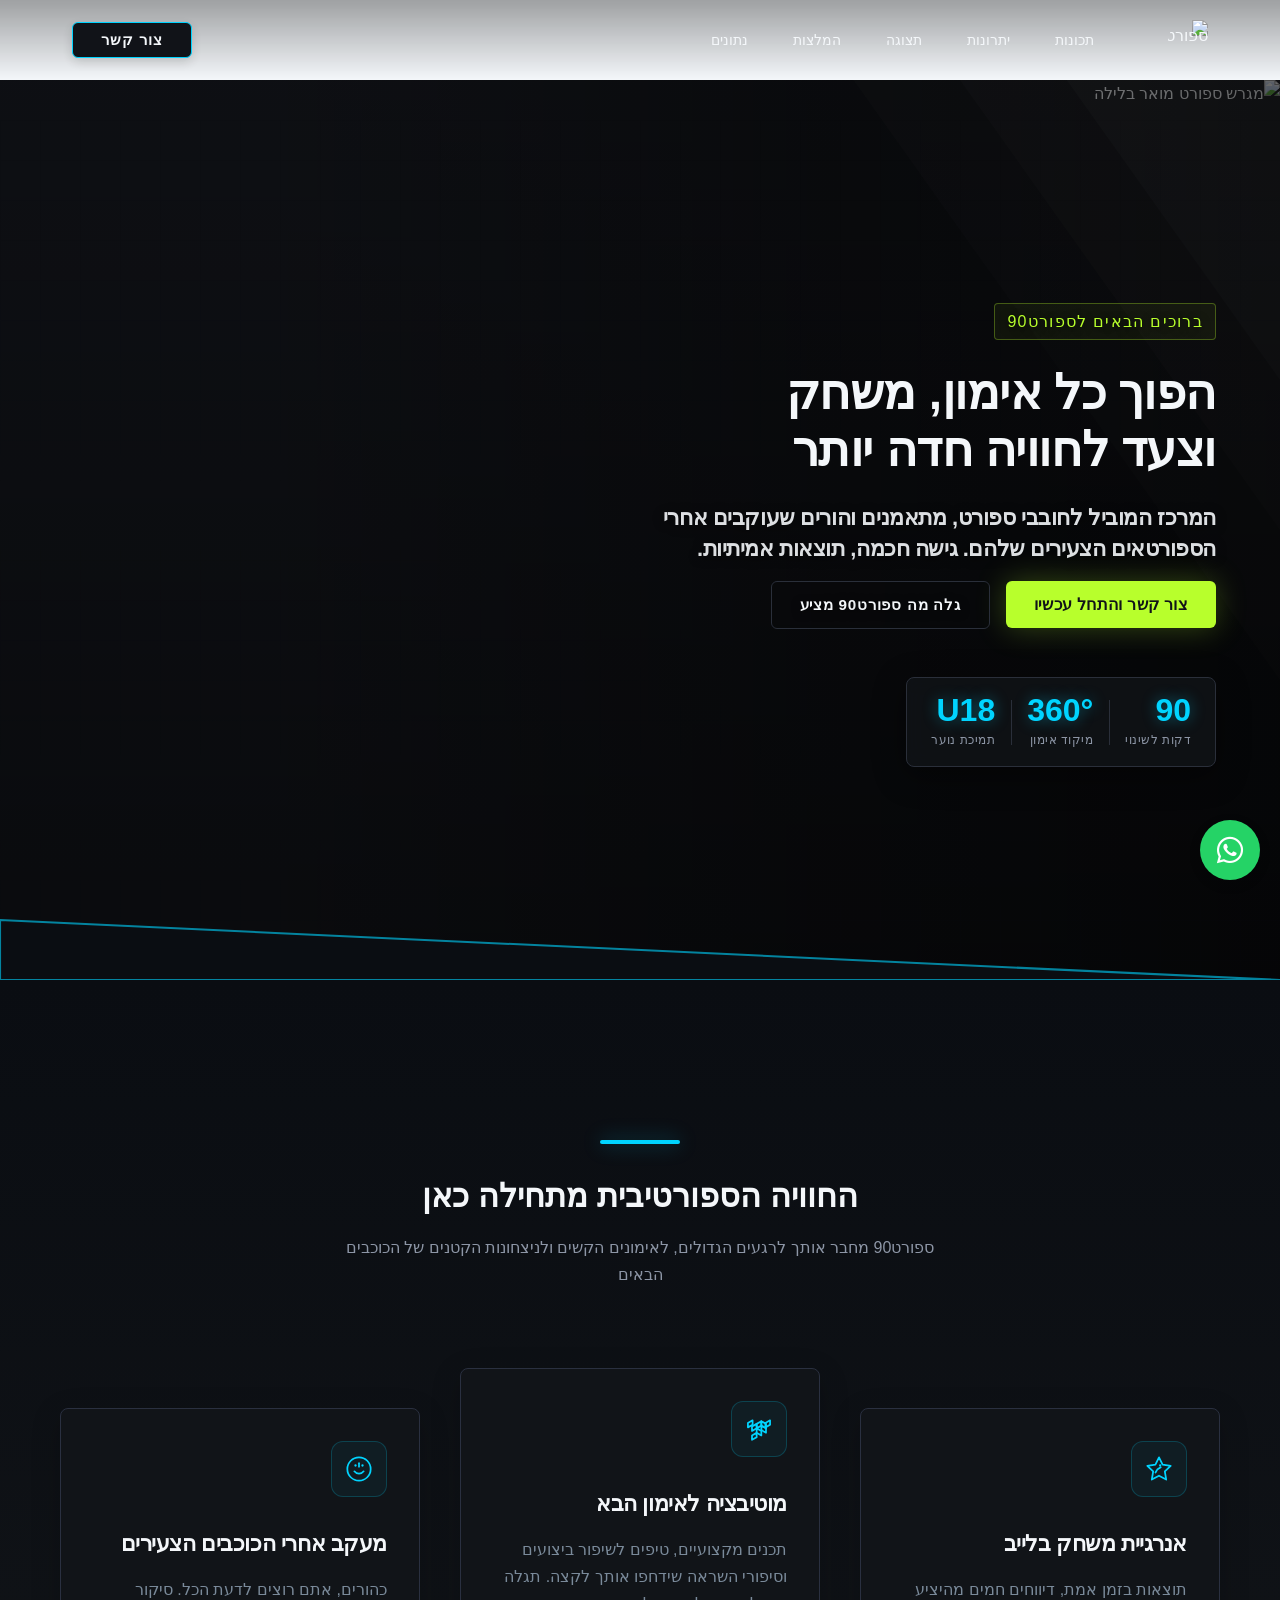
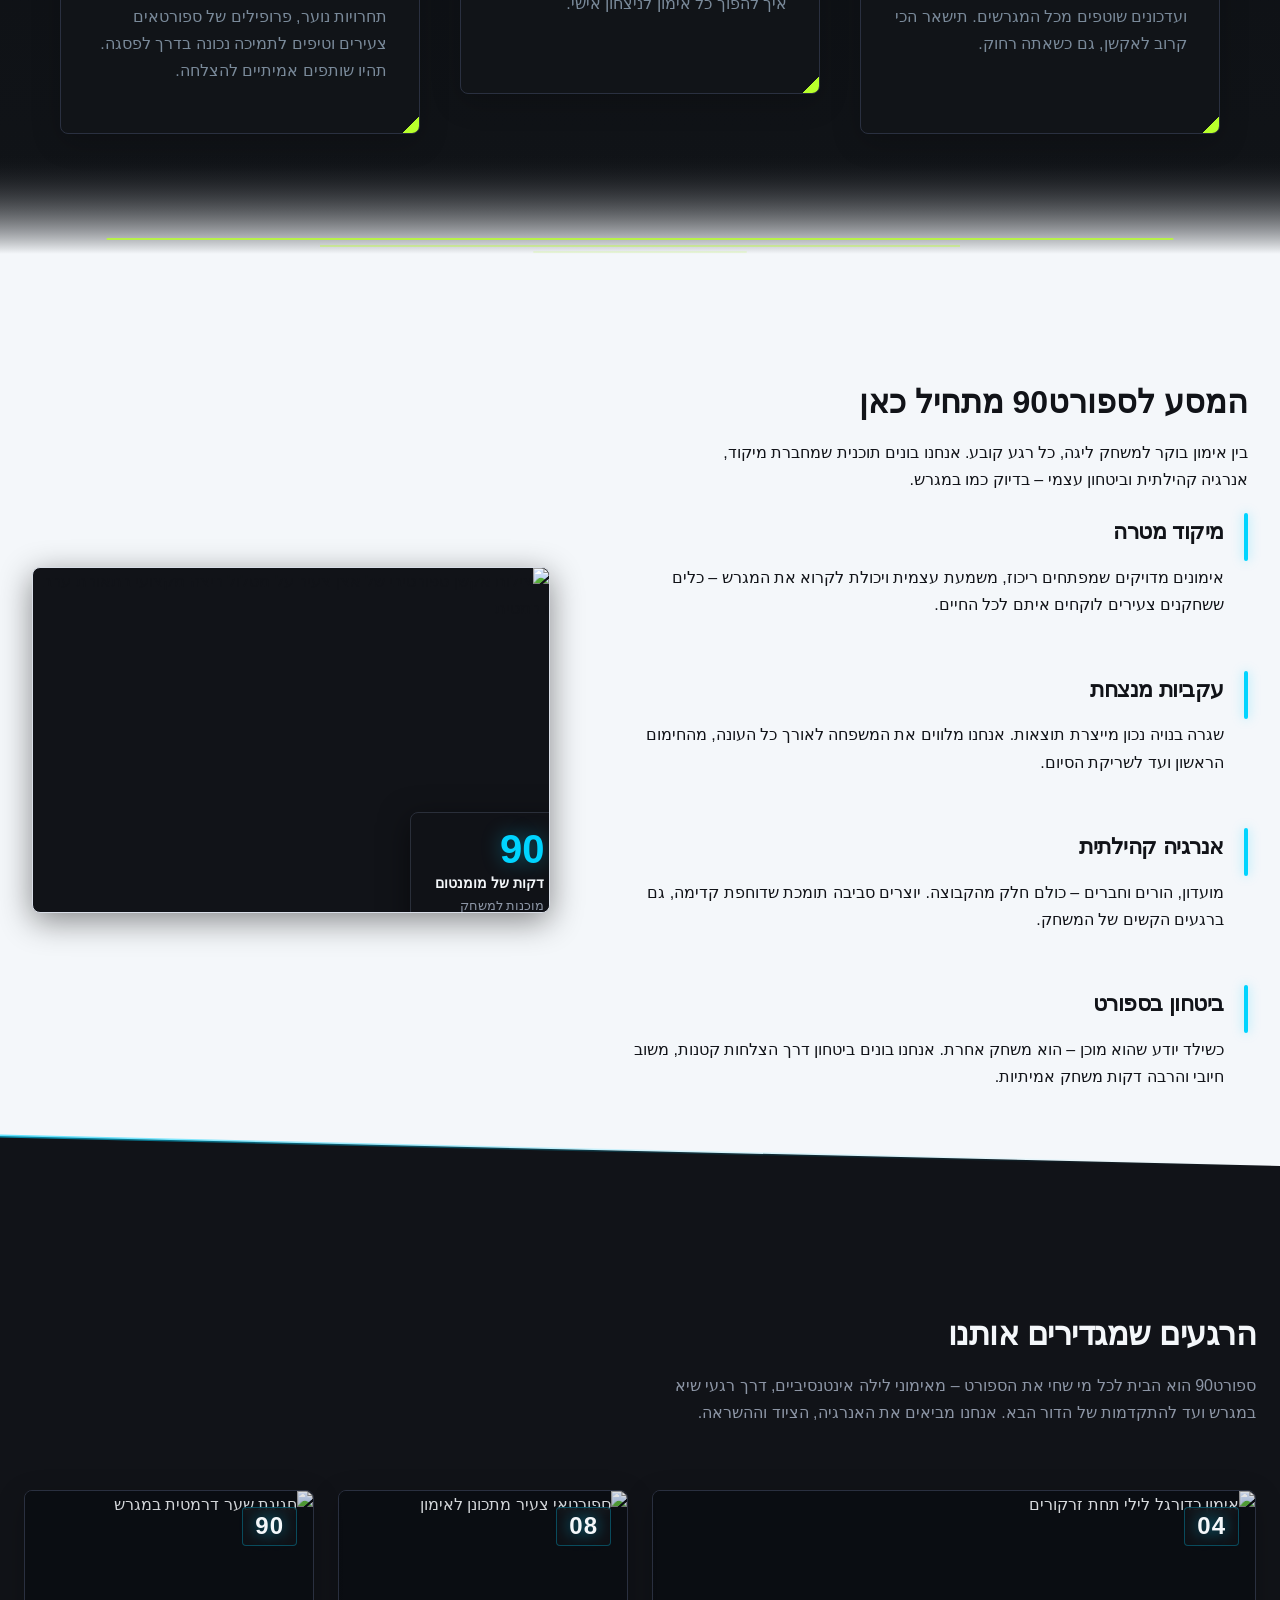
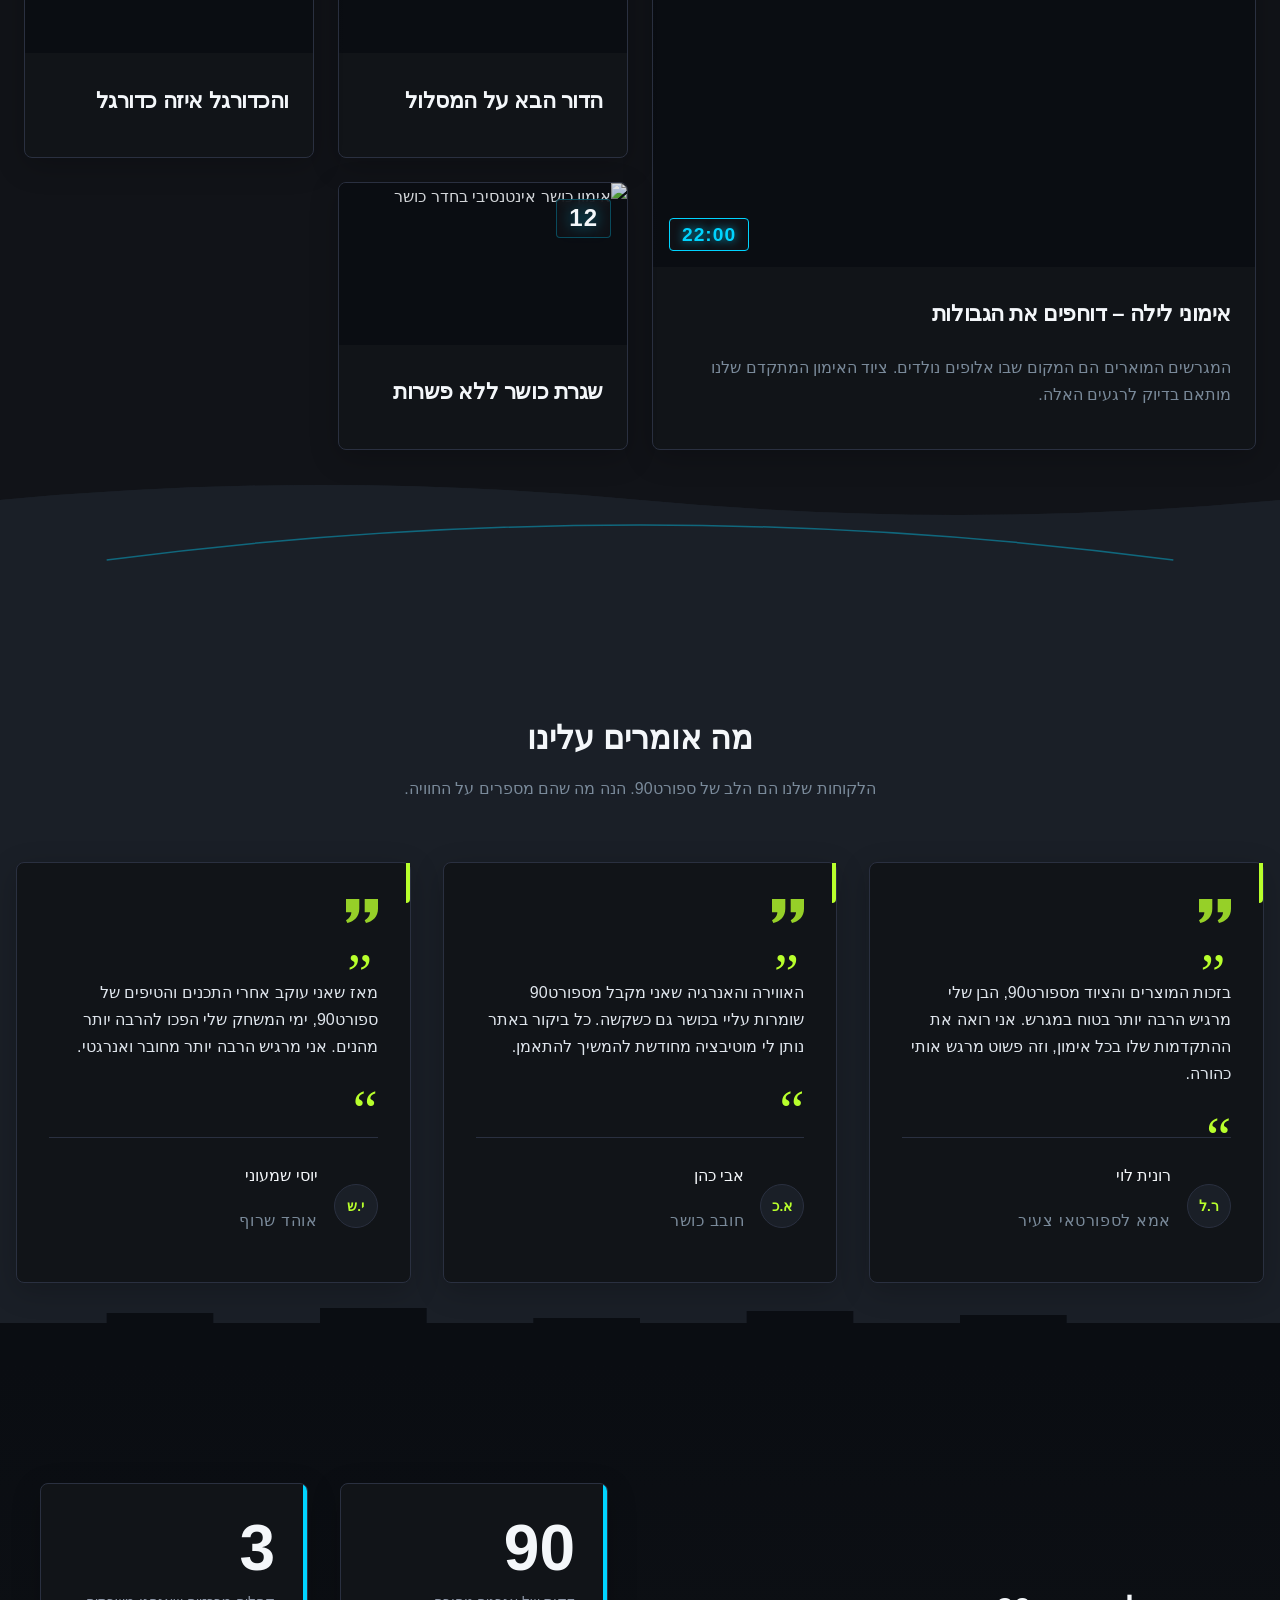
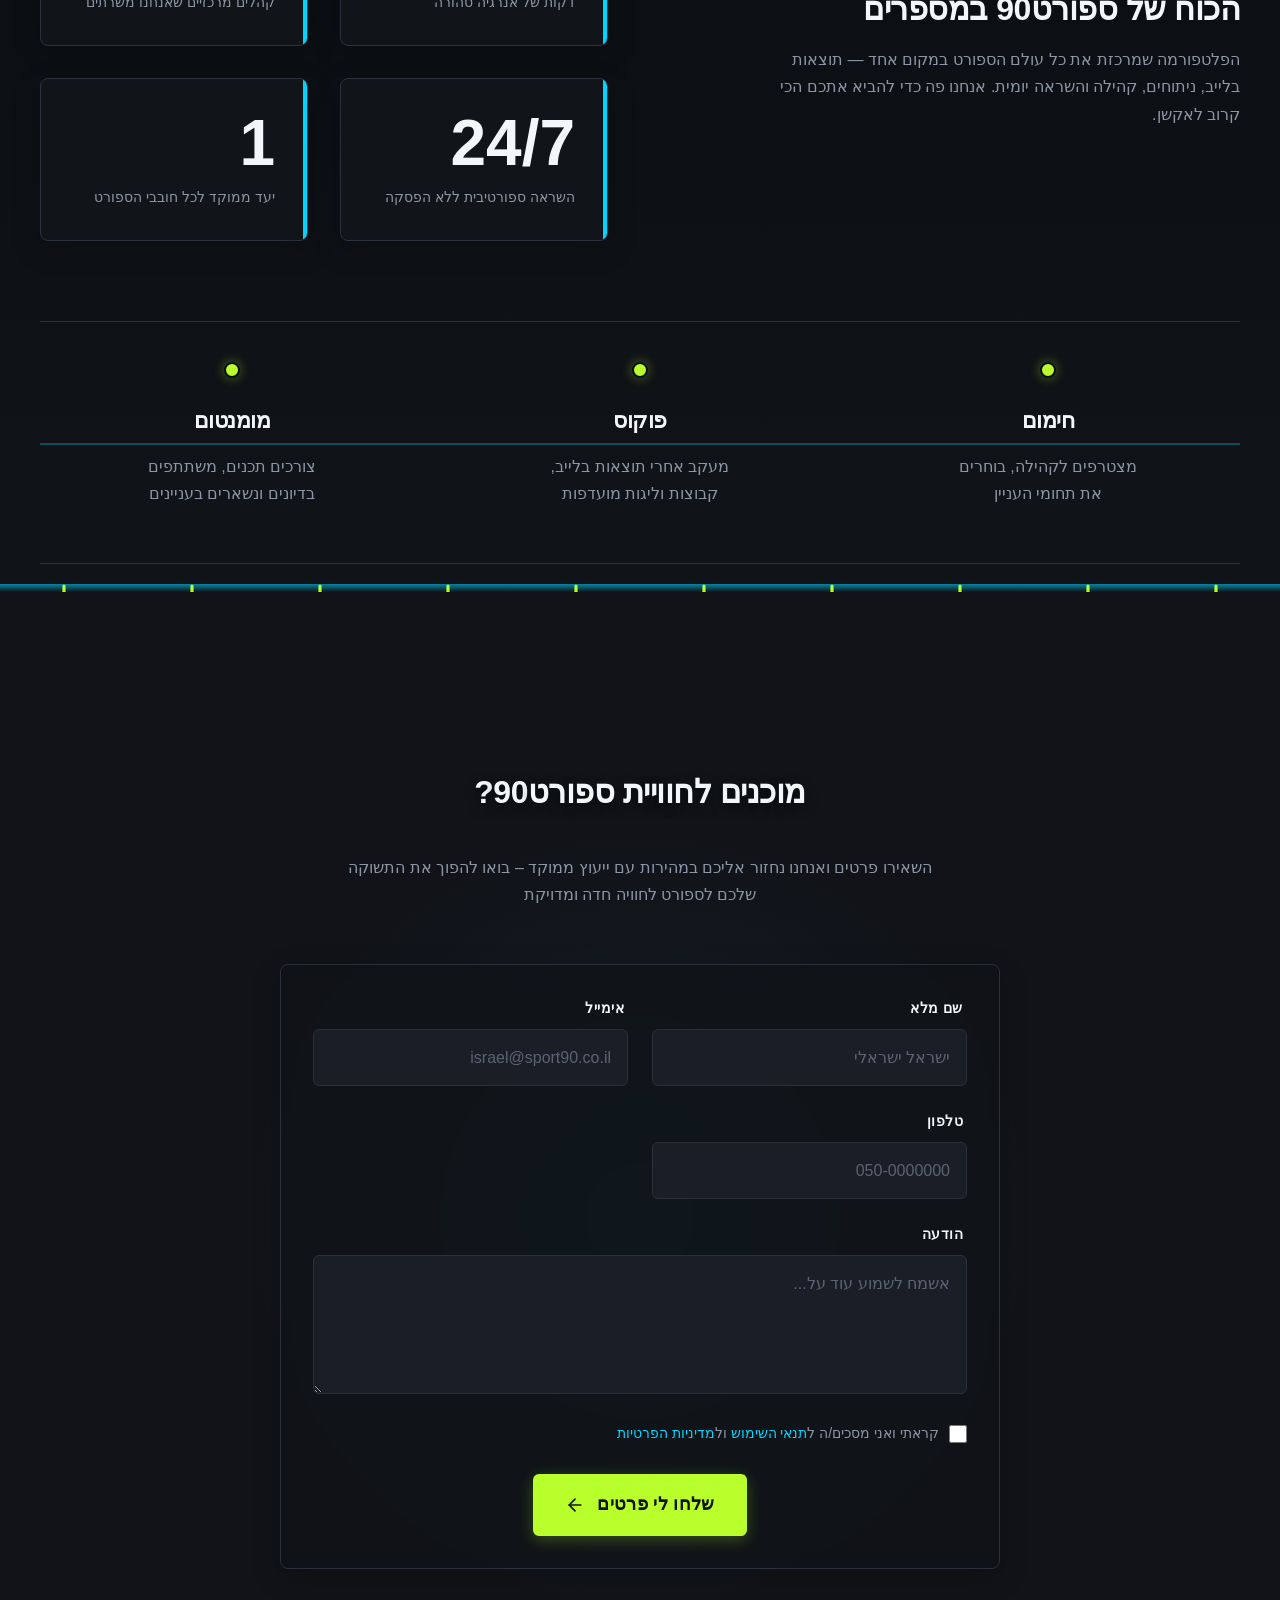
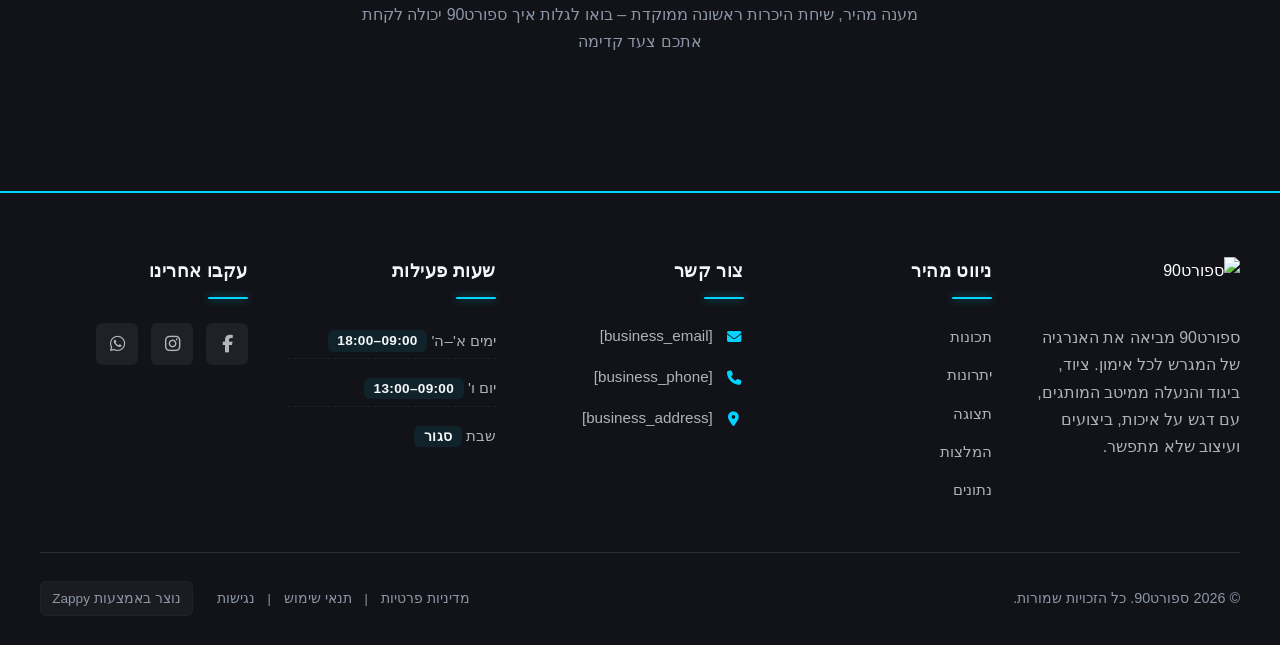
==== index.html @ 269aaf2d "Initial website commit" ====
<!DOCTYPE html><html lang="he" dir="rtl"><head>
    <meta charset="UTF-8">
    <meta name="viewport" content="width=device-width, initial-scale=1.0">
    <meta name="robots" content="index, follow">
    <title>תפסו את הרגע — תוצאות בלייב — ספורט90</title>
    <meta name="description" content="ספורט90 מביא לכם את כל האקשן בזמן אמת: תוצאות בלייב, עדכוני כדורגל חמים וניתוחים שלא תרצו לפספס. היכנסו עכשיו ותישארו בלב המשחק!">
    <meta name="keywords" content="ספורט90, תוצאות בלייב, כדורגל ישיר, עדכוני ספורט, שידורים חיים">
    
    <!-- Favicons -->
    <link rel="icon" type="image/x-icon" href="/assets/favicon.ico">
    <link rel="icon" type="image/png" sizes="16x16" href="/assets/favicon-16x16.png">
    <link rel="icon" type="image/png" sizes="32x32" href="/assets/favicon-32x32.png">
    <link rel="icon" type="image/png" sizes="48x48" href="/assets/favicon-48x48.png">
    <link rel="icon" type="image/png" sizes="192x192" href="/assets/favicon-192x192.png">
    <link rel="icon" type="image/png" sizes="512x512" href="/assets/favicon-512x512.png">
    <link rel="apple-touch-icon" href="/assets/apple-touch-icon.png">
    <!-- Zappy Analytics -->
<script>
(function() {
  'use strict';
  
  // Configuration
  var config = {
    websiteId: '72db6867-3d82-4eb4-883c-431078862842',
    apiUrl: 'https://api.zappy5.com/api/analytics/track',
    sessionDuration: 30 * 60 * 1000, // 30 minutes
    visitorDuration: 30 * 24 * 60 * 60 * 1000, // 30 days
    trackPageViews: true,
    trackClicks: true,
    trackFormSubmissions: true
  };
  
  // Generate or retrieve persistent visitor ID (30 days)
  function getVisitorId() {
    var visitorKey = 'zappy_visitor_' + config.websiteId;
    var visitor = null;
    
    try {
      visitor = localStorage.getItem(visitorKey);
      if (visitor) {
        var visitorData = JSON.parse(visitor);
        var now = Date.now();
        
        // Check if visitor ID is still valid (30 days)
        if (now - visitorData.created < config.visitorDuration) {
          // Update last seen timestamp
          visitorData.lastSeen = now;
          localStorage.setItem(visitorKey, JSON.stringify(visitorData));
          return visitorData.id;
        }
      }
    } catch (e) {
      console.warn('Zappy Analytics: LocalStorage not available');
    }
    
    // Generate new visitor ID
    var newVisitorId = 'zv_' + Date.now() + '_' + Math.random().toString(36).substr(2, 9);
    
    try {
      localStorage.setItem(visitorKey, JSON.stringify({
        id: newVisitorId,
        created: Date.now(),
        lastSeen: Date.now()
      }));
    } catch (e) {
      // Continue without local storage
    }
    
    return newVisitorId;
  }
  
  // Generate or retrieve session ID (30 minutes)
  function getSessionId() {
    var sessionKey = 'zappy_session_' + config.websiteId;
    var session = null;
    
    try {
      session = sessionStorage.getItem(sessionKey);
      if (session) {
        var sessionData = JSON.parse(session);
        var now = Date.now();
        
        // Check if session is still valid
        if (now - sessionData.timestamp < config.sessionDuration) {
          // Update timestamp
          sessionData.timestamp = now;
          sessionStorage.setItem(sessionKey, JSON.stringify(sessionData));
          return sessionData.id;
        }
      }
    } catch (e) {
      console.warn('Zappy Analytics: SessionStorage not available');
    }
    
    // Generate new session ID
    var newSessionId = 'zs_' + Date.now() + '_' + Math.random().toString(36).substr(2, 9);
    
    try {
      sessionStorage.setItem(sessionKey, JSON.stringify({
        id: newSessionId,
        timestamp: Date.now()
      }));
    } catch (e) {
      // Continue without session storage
    }
    
    return newSessionId;
  }
  
  var visitorId = getVisitorId();
  var sessionId = getSessionId();
  
  // Track an event
  function trackEvent(eventType, data) {
    data = data || {};
    
    var eventData = {
      website_id: config.websiteId,
      event_type: eventType,
      page_path: window.location.pathname,
      referrer: document.referrer || 'direct',
      visitor_id: visitorId,
      session_id: sessionId,
      metadata: data
    };
    
    // Use sendBeacon if available (better for page unload events)
    if (navigator.sendBeacon) {
      var blob = new Blob([JSON.stringify(eventData)], { type: 'application/json' });
      navigator.sendBeacon(config.apiUrl, blob);
    } else {
      // Fallback to fetch
      fetch(config.apiUrl, {
        method: 'POST',
        headers: {
          'Content-Type': 'application/json'
        },
        body: JSON.stringify(eventData),
        keepalive: true
      }).catch(function(error) {
        console.warn('Zappy Analytics: Failed to track event', error);
      });
    }
  }
  
  // Track page view
  if (config.trackPageViews) {
    trackEvent('pageview', {
      title: document.title,
      url: window.location.href
    });
  }
  
  // Track clicks on important elements
  if (config.trackClicks) {
    document.addEventListener('click', function(e) {
      var target = e.target;
      
      // Track button clicks (counted as actions)
      if (target.tagName === 'BUTTON' || target.closest('button')) {
        var button = target.tagName === 'BUTTON' ? target : target.closest('button');
        var clickMeta = {
          element: 'button',
          text: button.textContent.trim().substring(0, 100),
          id: button.id || null,
          class: button.className || null
        };
        
        trackEvent('click', clickMeta);
      }
      
      // Track link clicks (navigation - not counted as actions)
      else if (target.tagName === 'A' || target.closest('a')) {
        var link = target.tagName === 'A' ? target : target.closest('a');
        var navMeta = {
          element: 'link',
          text: link.textContent.trim().substring(0, 100),
          href: link.href,
          external: link.hostname !== window.location.hostname
        };
        
        trackEvent('navigation', navMeta);
      }
    }, true);
  }
  
  
  // Track form submissions
  if (config.trackFormSubmissions) {
    document.addEventListener('submit', function(e) {
      var form = e.target;
      
      trackEvent('form_submit', {
        form_id: form.id || null,
        form_name: form.name || null,
        form_action: form.action || null,
        form_method: form.method || 'GET'
      });
    }, true);
  }
  
  // Track time on page (send on page unload)
  var pageLoadTime = Date.now();
  
  window.addEventListener('beforeunload', function() {
    var timeOnPage = Math.floor((Date.now() - pageLoadTime) / 1000); // in seconds
    
    trackEvent('page_unload', {
      time_on_page: timeOnPage,
      page_path: window.location.pathname
    });
  });
  
  // Expose tracking function globally for custom events
  window.zappyAnalytics = {
    track: trackEvent,
    getVisitorId: function() { return visitorId; },
    getSessionId: function() { return sessionId; }
  };
  
})();
</script>
<!-- End Zappy Analytics -->
    <meta property="og:title" content="תפסו את הרגע — תוצאות בלייב — ספורט90">
    <meta property="og:description" content="ספורט90 מביא לכם את כל האקשן בזמן אמת: תוצאות בלייב, עדכוני כדורגל חמים וניתוחים שלא תרצו לפספס. היכנסו עכשיו ותישארו בלב המשחק!">
    <meta name="twitter:card" content="summary_large_image">
    <meta name="twitter:title" content="תפסו את הרגע — תוצאות בלייב — ספורט90">
    <meta name="twitter:description" content="ספורט90 מביא לכם את כל האקשן בזמן אמת: תוצאות בלייב, עדכוני כדורגל חמים וניתוחים שלא תרצו לפספס. היכנסו עכשיו ותישארו בלב המשחק!">
    <meta property="og:type" content="website">
  <meta property="og:locale" content="he_IL">
  
  
  
  
  
  <style>
    .skip-link { position: absolute; top: 0; left: 0; transform: translateY(-200%); padding: 12px 18px; background: var(--bg-dark, #1a1a1a); color: var(--text-light, #fff); font-weight: 600; border-radius: 0 0 8px 0; z-index: 10000; }
    .skip-link:focus { transform: none; outline: 2px solid var(--ring, #fff); outline-offset: 2px; }
    :focus-visible { outline: 2px solid var(--ring, currentColor); outline-offset: 3px; }
  </style>


  
    <!-- Favicons -->
    <link rel="icon" type="image/x-icon" href="/assets/favicon.ico">
    <link rel="icon" type="image/png" sizes="16x16" href="/assets/favicon-16x16.png">
    <link rel="icon" type="image/png" sizes="32x32" href="/assets/favicon-32x32.png">
    <link rel="icon" type="image/png" sizes="48x48" href="/assets/favicon-48x48.png">
    <link rel="icon" type="image/png" sizes="192x192" href="/assets/favicon-192x192.png">
    <link rel="icon" type="image/png" sizes="512x512" href="/assets/favicon-512x512.png">
    <link rel="apple-touch-icon" href="/assets/apple-touch-icon.png">
    <!-- Cookie Consent -->
    <link rel="stylesheet" href="https://cdn.jsdelivr.net/npm/vanilla-cookieconsent@3/dist/cookieconsent.css">
    <!-- Mickidum Accessibility Toolbar lazy-loaded by runtime -->
    <style id="zappy-critical-above-fold-css">
html{box-sizing:border-box;-webkit-text-size-adjust:100%}*,*::before,*::after{box-sizing:inherit}body{margin:0;min-width:320px;overflow-x:clip}img,svg,video{max-width:100%;height:auto}main{display:block}.container{width:min(100% - 32px,1200px);margin-inline:auto}.navbar,nav.navbar,header .navbar,header[role="banner"]{position:relative;z-index:1000;width:100%}.nav-container,.navbar .container{display:flex;align-items:center;justify-content:space-between;min-height:64px}.logo,.logo-link img{display:block;width:35px;height:35px;object-fit:contain}.nav-menu,#navMenu{list-style:none}.fa,.fas,.far,.fab,.fa-solid,.fa-regular,.fa-brands{display:inline-block;min-width:1em;text-align:center}html:not(#zappy-noop)[data-zappy-site-type="ecommerce"] .phone-header-btn,html:not(#zappy-noop) .navbar:has(.nav-ecommerce-icons)>.phone-header-btn{display:none!important;visibility:hidden!important;width:0!important;height:0!important;pointer-events:none!important}.hero-section,.index-hero-section,section[class*="hero"]{position:relative;overflow:hidden;min-height:560px}.hero-bg-wrapper,.hero-bg-image,section[class*="hero"] [class*="hero-bg"]{position:absolute;inset:0;width:100%;height:100%}.hero-bg-wrapper img,.hero-bg-image img,section[class*="hero"] [data-hero-bg],section[class*="hero"] img[data-hero-background="true"]{width:100%!important;height:100%!important;object-fit:cover!important;display:block}.hero-content,section[class*="hero"] .container{position:relative;z-index:2}@media(max-width:768px){:root{--header-height:72px;--total-header-height:72px;--zappy-mobile-menu-top:72px}html[data-zappy-site-type="ecommerce"] body{padding-top:var(--total-header-height,72px)}html[data-zappy-site-type="ecommerce"] body>nav.navbar,html[data-zappy-site-type="ecommerce"] body>.navbar:not(.zappy-catalog-menu){position:fixed!important;top:0;left:0;right:0;z-index:100000;width:100%;margin-bottom:0}.zappy-catalog-menu{position:fixed;top:var(--header-height,72px);left:0;right:0;z-index:99999}.nav-container,.navbar .container{min-height:60px}.nav-menu,#navMenu{max-width:100vw;overflow-x:hidden}.hero-section,.index-hero-section,section[class*="hero"]{min-height:100svh}.hero-bg-wrapper,.hero-bg-image,.hero-scrim{min-height:100svh}}
</style>
    <link rel="preload" href="/styles.css" as="style">
    <link rel="stylesheet" href="/styles.css" media="print" onload="this.media='all'">
    <noscript><link rel="stylesheet" href="/styles.css"></noscript>
    
    <script>window.ZAPPY_WEBSITE_ID = "72db6867-3d82-4eb4-883c-431078862842"; window.ZAPPY_API_BASE = "https://api.zappy5.com";</script>
    <link rel="preload" as="image" href="/assets/site-index-hero-image-1.webp" fetchpriority="high">

    <style id="zappy-dropdown-submenu-styles">
      /* ========== DESKTOP DROPDOWN SUBMENU STYLES ========== */
      /* Base styles for dropdown submenus - parent must be positioned */
      .nav-menu li:has(.sub-menu), nav li:has(.sub-menu), .navbar li:has(.sub-menu), #navMenu li:has(.sub-menu) { position: relative; }
      /* Submenu base - hidden by default */
      .nav-menu .sub-menu, nav .sub-menu, .navbar .sub-menu, #navMenu .sub-menu { display: block !important; position: absolute !important; top: 100%; left: 0; min-width: 220px; background: white; border-radius: 8px; box-shadow: 0 8px 25px rgba(0,0,0,0.15); padding: 8px 0; opacity: 0; visibility: hidden; transform: translateY(10px); transition: all 0.3s ease; z-index: 1000; list-style: none; pointer-events: none; }
      /* CRITICAL: Desktop hover styles to show dropdown */
      .nav-menu li:hover > .sub-menu, nav li:hover > .sub-menu, .navbar li:hover > .sub-menu, #navMenu li:hover > .sub-menu { opacity: 1 !important; visibility: visible !important; transform: translateY(0) !important; pointer-events: auto !important; }
      /* Submenu item styling */
      .sub-menu li { list-style: none; margin: 0; padding: 0; }
      .sub-menu a { display: block !important; padding: 10px 16px !important; color: var(--text-dark, #333) !important; font-weight: 500; text-decoration: none; white-space: nowrap; transition: background-color 0.2s; }
      .sub-menu .zappy-nav-child > a { padding-left: 28px !important; font-size: 0.9em !important; opacity: 0.85 !important; }
      [dir="rtl"] .sub-menu .zappy-nav-child > a, html[lang="he"] .sub-menu .zappy-nav-child > a, html[lang="ar"] .sub-menu .zappy-nav-child > a { padding-left: 10px !important; padding-right: 28px !important; }
      .sub-menu .zappy-nav-parent > a { font-weight: 600 !important; }
      .sub-menu a:hover { background-color: #f5f5f5; }
      /* RTL (Hebrew/Arabic) dropdown positioning */
      [dir="rtl"] .nav-menu .sub-menu, [dir="rtl"] nav .sub-menu, [dir="rtl"] .navbar .sub-menu, html[lang="he"] .nav-menu .sub-menu, html[lang="he"] nav .sub-menu, html[lang="he"] .navbar .sub-menu, html[lang="ar"] .nav-menu .sub-menu, html[lang="ar"] nav .sub-menu, html[lang="ar"] .navbar .sub-menu { left: auto !important; right: 0 !important; }
      /* Hide empty dropdown menus (exclude catalog sub-menus that use <a> children instead of <li>) */
      .sub-menu:empty, .sub-menu:not(:has(li:not(.zappy-hidden-menu-item))):not(:has(> a)), .sub-menu:not(:has(li)):not(:has(> a)) { display: none !important; opacity: 0 !important; visibility: hidden !important; pointer-events: none !important; }
      /* Desktop: show submenu on Menu Group hover */
      li:has(.menu-group-title):hover > .sub-menu { opacity: 1 !important; visibility: visible !important; transform: translateY(0) !important; pointer-events: auto !important; }
      /* Menu Group title styling */
      .nav-menu > li > .menu-group-title, #navMenu > li > .menu-group-title { display: inline-block; padding: 0.5rem 1rem; cursor: default; user-select: none; }
      
      /* ========== MOBILE SUBMENU STYLES ========== */
      @media (max-width: 768px) {
        .nav-menu .sub-menu, nav .sub-menu, .navbar .sub-menu, #navMenu .sub-menu { position: static !important; transform: none !important; box-shadow: none !important; background: transparent !important; max-height: 0; overflow: hidden; opacity: 0; visibility: hidden; transition: max-height 0.3s ease, opacity 0.3s ease; padding: 0 !important; border-radius: 0 !important; }
        .navbar .sub-menu.mobile-expanded, .nav-menu .sub-menu.mobile-expanded, #navMenu .sub-menu.mobile-expanded { max-height: none !important; overflow-y: visible !important; opacity: 1 !important; visibility: visible !important; padding: 8px 0 8px 16px !important; }
        [dir="rtl"] .sub-menu.mobile-expanded, html[lang="he"] .sub-menu.mobile-expanded { padding: 8px 16px 8px 0 !important; }
        /* Disable hover behavior on mobile */
        .nav-menu li:hover > .sub-menu, nav li:hover > .sub-menu, .navbar li:hover > .sub-menu, #navMenu li:hover > .sub-menu { opacity: 0; visibility: hidden; pointer-events: none; }
        .nav-menu li > .sub-menu.mobile-expanded, nav li > .sub-menu.mobile-expanded, .navbar li > .sub-menu.mobile-expanded, #navMenu li > .sub-menu.mobile-expanded { opacity: 1 !important; visibility: visible !important; pointer-events: auto !important; }
        .nav-menu li:has(.sub-menu), nav li:has(.sub-menu), .navbar li:has(.sub-menu), #navMenu li:has(.sub-menu) { display: flex !important; flex-wrap: wrap !important; align-items: center !important; position: relative !important; min-height: 44px !important; }
        .nav-menu li:has(.sub-menu) > a, nav li:has(.sub-menu) > a, .navbar li:has(.sub-menu) > a, #navMenu li:has(.sub-menu) > a { flex: 1 !important; min-width: 0 !important; }
        .nav-menu li:has(.sub-menu) > .menu-group-title, nav li:has(.sub-menu) > .menu-group-title, .navbar li:has(.sub-menu) > .menu-group-title, #navMenu li:has(.sub-menu) > .menu-group-title { flex: 1 !important; min-width: 0 !important; padding: 0 !important; line-height: inherit !important; }
        .nav-menu li:has(.sub-menu) > .sub-menu, nav li:has(.sub-menu) > .sub-menu, .navbar li:has(.sub-menu) > .sub-menu, #navMenu li:has(.sub-menu) > .sub-menu { flex-basis: 100% !important; width: 100% !important; }
        .nav-menu li:has(.sub-menu) > a [class*="chevron"], .nav-menu li:has(.sub-menu) > a [class*="arrow"], .nav-menu li:has(.sub-menu) > a .fa-chevron-down, .nav-menu li:has(.sub-menu) > a .fa-angle-down, nav li:has(.sub-menu) > a [class*="chevron"], nav li:has(.sub-menu) > a [class*="arrow"], #navMenu li:has(.sub-menu) > a [class*="chevron"], #navMenu li:has(.sub-menu) > a [class*="arrow"] { display: none !important; visibility: hidden !important; }
        .mobile-submenu-toggle { display: flex !important; align-items: center !important; justify-content: center !important; width: 44px !important; height: auto !important; background: transparent !important; border: none !important; cursor: pointer !important; color: var(--text-light) !important; position: static !important; flex-shrink: 0 !important; align-self: stretch !important; z-index: 2 !important; padding: 0 !important; margin: 0 !important; }
        .mobile-submenu-toggle::after { content: '' !important; width: 0 !important; height: 0 !important; border-left: 6px solid transparent !important; border-right: 6px solid transparent !important; border-top: 7px solid currentColor !important; transition: transform 0.3s ease !important; }
        .mobile-submenu-toggle.expanded::after { transform: rotate(180deg) !important; }
        .sub-menu a { padding: 10px 0 !important; display: block !important; color: var(--text-light) !important; white-space: normal !important; }
        .sub-menu .zappy-nav-child > a { padding-left: 28px !important; font-size: 0.9em !important; opacity: 0.85 !important; }
        [dir="rtl"] .sub-menu .zappy-nav-child > a, html[lang="he"] .sub-menu .zappy-nav-child > a, html[lang="ar"] .sub-menu .zappy-nav-child > a { padding-left: 0 !important; padding-right: 28px !important; }
        .sub-menu .zappy-nav-parent > a { font-weight: 600 !important; }
        .nav-menu.active, #navMenu.active { max-width: 100vw !important; overflow-x: hidden !important; box-sizing: border-box !important; }
        .navbar .sub-menu li a, nav.navbar .sub-menu li a, .zappy-products-dropdown .sub-menu a { color: var(--text-light) !important; }
      }
      @media (min-width: 769px) { .mobile-submenu-toggle { display: none !important; } }
    </style>

    <style id="zappy-widget-visibility">
      html[dir="rtl"] .whatsapp-float { right: 20px !important; left: auto !important; }
      html[dir="ltr"] .whatsapp-float, html:not([dir]) .whatsapp-float { left: 20px !important; right: auto !important; }
      html[dir="rtl"] #mic-access-tool-general-button, html[dir="rtl"] .mic-access-tool-general-button,
      html[dir="rtl"] #mic-init-access-tool .mic-access-tool-general-button,
      html[dir="rtl"] #mic-init-access-tool #mic-access-tool-general-button,
      html[dir="rtl"] ._access-icon { left: 20px !important; right: auto !important; }
      html[dir="ltr"] #mic-access-tool-general-button, html[dir="ltr"] .mic-access-tool-general-button,
      html[dir="ltr"] #mic-init-access-tool .mic-access-tool-general-button,
      html[dir="ltr"] #mic-init-access-tool #mic-access-tool-general-button,
      html[dir="ltr"] ._access-icon,
      html:not([dir]) #mic-access-tool-general-button, html:not([dir]) .mic-access-tool-general-button,
      html:not([dir]) #mic-init-access-tool .mic-access-tool-general-button,
      html:not([dir]) #mic-init-access-tool #mic-access-tool-general-button,
      html:not([dir]) ._access-icon { right: 20px !important; left: auto !important; }
      @media (max-width: 768px) { .whatsapp-float { display: flex !important; } }
      @media (min-width: 769px) { .whatsapp-float { display: flex !important; } }
      @media (max-width: 768px) {
        #mic-access-tool-general-button, .mic-access-tool-general-button,
        #mic-init-access-tool .mic-access-tool-general-button, #mic-init-access-tool #mic-access-tool-general-button,
        ._access-icon { display: flex !important; visibility: visible !important; opacity: 1 !important; pointer-events: auto !important; }
        #mic-access-tool-box.opened-mic-access-tool, .mic-access-tool-box.opened-mic-access-tool,
        #mic-init-access-tool #mic-access-tool-box.opened-mic-access-tool {
          visibility: visible !important; opacity: 1 !important; pointer-events: auto !important;
        }
      }
      @media (min-width: 769px) {
        #mic-access-tool-general-button, .mic-access-tool-general-button,
        #mic-init-access-tool .mic-access-tool-general-button, #mic-init-access-tool #mic-access-tool-general-button,
        ._access-icon { display: flex !important; visibility: visible !important; opacity: 1 !important; pointer-events: auto !important; }
        #mic-access-tool-box.opened-mic-access-tool, .mic-access-tool-box.opened-mic-access-tool,
        #mic-init-access-tool #mic-access-tool-box.opened-mic-access-tool {
          visibility: visible !important; opacity: 1 !important; pointer-events: auto !important;
        }
      }
    </style>
</head>
<body>
<a class="skip-link" href="#main">דלג לתוכן הראשי</a>
  <nav class="navbar" dir="rtl">
  <button class="mobile-toggle" id="mobileToggle" aria-label="Menu">
    <svg class="hamburger-icon" width="24" height="24" viewBox="0 0 24 24" fill="none">
      <path d="M3 12h18M3 6h18M3 18h18" stroke="currentColor" stroke-width="2" stroke-linecap="round"></path>
    </svg>
    <svg class="close-icon" width="24" height="24" viewBox="0 0 24 24" fill="none" style="display: none;">
      <path d="M18 6L6 18M6 6l12 12" stroke="currentColor" stroke-width="2" stroke-linecap="round"></path>
    </svg>
  </button>
  
  <button class="phone-header-btn" data-phone="[business_phone]" aria-label="Call">
    <svg width="20" height="20" viewBox="0 0 24 24" fill="currentColor">
      <path d="M22 16.92v3a2 2 0 0 1-2.18 2 19.79 19.79 0 0 1-8.63-3.07 19.5 19.5 0 0 1-6-6 19.79 19.79 0 0 1-3.07-8.67A2 2 0 0 1 4.11 2h3a2 2 0 0 1 2 1.72 12.84 12.84 0 0 0 .7 2.81 2 2 0 0 1-.45 2.11L8.09 9.91a16 16 0 0 0 6 6l1.27-1.27a2 2 0 0 1 2.11-.45 12.84 12.84 0 0 0 2.81.7A2 2 0 0 1 22 16.92z"></path>
    </svg>
  </button>

  <div class="nav-container">
    <div class="nav-right-group"><div class="nav-brand">
      <a href="/" class="logo-link"><img class="logo" src="/assets/site-----image-1.webp" alt="ספורט90" decoding="async" width="35" height="35"></a>
    </div><ul class="nav-menu" id="navMenu"><li><a href="#features">תכונות</a></li><li><a href="#benefits">יתרונות</a></li><li><a href="#showcase">תצוגה</a></li><li><a href="#testimonials">המלצות</a></li><li><a href="#stats">נתונים</a></li><li class="mobile-contact-link nav-cta-mobile-item"><a href="#cta" class="nav-cta-btn">צור קשר</a></li></ul></div>
    
    
    
    <div class="nav-cta-container">
      <a href="#cta" class="nav-cta-btn">צור קשר</a>
    </div>
  </div>
</nav>
<script>

// Navbar Mobile Menu Toggle and Contrast Fix
(function() {
  // Use 'load' event instead of 'DOMContentLoaded' to ensure we run AFTER all other scripts
  window.addEventListener('load', function() {
    
    // FIX MOBILE BUTTON CONTRAST
    // Detect navbar background color and apply contrasting color to mobile buttons
    const navbar = document.querySelector('.navbar, nav, header');
    if (!navbar) {
      console.log('[Navbar] Navbar element not found');
      return;
    }
    
    // DECLARE VARIABLES EARLY to avoid Temporal Dead Zone errors
    // These are used in multiple places below
    let mobileToggle = document.getElementById('mobileToggle') ||
                       document.querySelector('.mobile-toggle') ||
                       document.querySelector('.hamburger') ||
                       document.querySelector('.hamburger-menu') ||
                       document.querySelector('.menu-toggle') ||
                       document.querySelector('.burger-menu') ||
                       document.querySelector('[aria-label="Menu"]') ||
                       document.querySelector('[aria-label="תפריט"]');
    
    const phoneBtn = document.querySelector('.phone-header-btn');
    
    const computedStyle = window.getComputedStyle(navbar);
    let bgColor = computedStyle.backgroundColor;
    
    console.log('[Navbar] Initial navbar background:', bgColor);
    
    // Check if background is transparent or rgba with 0 alpha
    const isTransparent = bgColor === 'transparent' || 
                         bgColor === 'rgba(0, 0, 0, 0)' ||
                         (bgColor.startsWith('rgba') && bgColor.includes(', 0)'));
    
    if (isTransparent) {
      // Check for background-image or gradient
      const bgImage = computedStyle.backgroundImage;
      if (bgImage && bgImage !== 'none') {
        console.log('[Navbar] Navbar has background image/gradient, using dark text');
        bgColor = 'rgb(240, 240, 240)'; // Assume light background
      } else {
        // Transparent navbar - check body background
        const bodyBg = window.getComputedStyle(document.body).backgroundColor;
        console.log('[Navbar] Navbar transparent, using body background:', bodyBg);
        bgColor = bodyBg;
      }
    }
    
    // Calculate luminance to determine if background is light or dark
    const rgb = bgColor.match(/\d+/g);
    if (rgb && rgb.length >= 3) {
      const r = parseInt(rgb[0]);
      const g = parseInt(rgb[1]);
      const b = parseInt(rgb[2]);
      const luminance = (0.299 * r + 0.587 * g + 0.114 * b) / 255;
      
      // Mobile button colors are set by Claude's AI-generated CSS (same as .nav-menu a)
      // No dynamic color overrides needed - colors come from the generated navbar CSS
      console.log('[Navbar] Mobile button colors preserved from Claude CSS (luminance:', luminance.toFixed(2) + ')');
      
      // FIX ICON SIZES - Ensure SVGs are properly sized and visible
      // INJECT CRITICAL CSS TO OVERRIDE ANY CONFLICTING RULES
      const criticalCSS = document.createElement('style');
      criticalCSS.id = 'zappy-mobile-nav-fix';
      const htmlLang = document.documentElement.lang || 'en';
      const htmlDir = document.documentElement.dir || 'ltr';
      // Check both dir attribute AND lang for RTL detection
      // dir="rtl" is the most reliable indicator
      const isRTL = htmlDir === 'rtl' || htmlLang === 'he' || htmlLang === 'ar';
      
      criticalCSS.textContent = `
        /* Hide mobile buttons on desktop, show only on mobile */
        @media (min-width: 769px) {
          .mobile-toggle,
          .phone-header-btn {
            display: none !important;
          }
        }
        
        /* Show and position mobile buttons correctly on mobile */
        @media (max-width: 768px) {
          .navbar,
          nav.navbar {
            min-height: 70px !important;
          }

          .mobile-toggle,
          .phone-header-btn {
            position: absolute !important;
            top: 0 !important;
            bottom: 0 !important;
            margin-top: auto !important;
            margin-bottom: auto !important;
            transform: none !important;
            z-index: 1001 !important;
            display: flex !important;
            align-items: center !important;
            justify-content: center !important;
            width: 36px !important;
            height: 36px !important;
            border-radius: 50% !important;
            border: none !important;
            cursor: pointer !important;
            padding: 6px !important;
            background: none !important;
            color: var(--nav-text, var(--text-light)) !important;
            touch-action: manipulation !important;
            -webkit-tap-highlight-color: transparent !important;
          }

          html[data-zappy-site-type="ecommerce"] .phone-header-btn,
          body[data-zappy-site-type="ecommerce"] .phone-header-btn,
          html[data-zappy-site-type="ecommerce"] header .phone-header-btn,
          html[data-zappy-site-type="ecommerce"] nav .phone-header-btn {
            display: none !important;
            visibility: hidden !important;
            width: 0 !important;
            height: 0 !important;
            min-width: 0 !important;
            overflow: hidden !important;
          }
          
          /* LTR positioning (default): hamburger LEFT, phone RIGHT */
          html:not([dir="rtl"]):not([lang="he"]):not([lang="ar"]) .mobile-toggle,
          html[dir="ltr"] .mobile-toggle {
            left: 12px !important;
            right: auto !important;
          }
          html:not([dir="rtl"]):not([lang="he"]):not([lang="ar"]) .phone-header-btn,
          html[dir="ltr"] .phone-header-btn {
            right: 12px !important;
            left: auto !important;
          }
          
          /* RTL positioning: hamburger RIGHT, phone LEFT */
          html[dir="rtl"] .mobile-toggle,
          html[lang="he"] .mobile-toggle,
          html[lang="ar"] .mobile-toggle {
            right: 12px !important;
            left: auto !important;
          }
          html[dir="rtl"] .phone-header-btn,
          html[lang="he"] .phone-header-btn,
          html[lang="ar"] .phone-header-btn {
            left: 12px !important;
            right: auto !important;
          }
          
          /* CRITICAL: Ensure nav-container has min-height on mobile */
          /* All children are positioned absolutely/fixed on mobile, so height:auto collapses to 0 */
          .nav-container {
            min-height: 70px !important;
            position: relative !important;
          }
          
          /* Ensure SVG icons are properly sized and inherit color */
          .mobile-toggle svg,
          .phone-header-btn svg {
            width: 24px !important;
            height: 24px !important;
            /* Don't force display - let JavaScript control hamburger/close toggle */
          }
          
          /* Reset nav-cta-container on mobile - remove desktop box-shadow/padding */
          /* that creates a visible ghost box when CTA button is hidden */
          .nav-cta-container {
            box-shadow: none !important;
            padding: 0 !important;
          }
          
          /* Hide nav-cta-container entirely on mobile when there's no lang-switcher */
          /* (only the CTA button is inside, and it's hidden on mobile) */
          .nav-cta-container:not(:has(.lang-switcher)) {
            display: none !important;
          }
          
          /* CRITICAL: Prevent hero image fade gradient from bleeding over headline text */
          /* The .image-fade-gradient has bottom: -30px (extends below parent) */
          /* On mobile stacked layout, this overlaps the h1 text below the image */
          .hero-image-column {
            overflow: hidden !important;
          }
          .image-fade-gradient {
            bottom: 0 !important;
          }
          
          /* Hide desktop language switcher on mobile - hamburger menu handles it */
          /* High specificity to override stored CSS */
          .lang-switcher,
          .nav-cta-container .lang-switcher,
          .nav-container .lang-switcher,
          .navbar .lang-switcher,
          .navbar .nav-cta-container .lang-switcher {
            display: none !important;
          }
        }
      `;
      
      // Remove existing fix if present and inject new one
      const existing = document.getElementById('zappy-mobile-nav-fix');
      if (existing) existing.remove();
      document.head.appendChild(criticalCSS);
      
      console.log('[Navbar] Critical CSS injected for mobile nav positioning');
      
      // ONLY apply inline positioning styles on mobile viewport
      // On desktop, the CSS handles hiding these buttons with display: none
      // Inline styles were breaking desktop layout by overriding CSS
      const isMobileViewport = window.innerWidth <= 768;
      
      if (mobileToggle) {
        // Icon sizing applies to all viewports for consistency
        const hamburgerIcon = mobileToggle.querySelector('.hamburger-icon');
        const closeIcon = mobileToggle.querySelector('.close-icon');
        
        if (hamburgerIcon) {
          hamburgerIcon.style.setProperty('width', '24px', 'important');
          hamburgerIcon.style.setProperty('height', '24px', 'important');
          hamburgerIcon.style.setProperty('display', 'block', 'important'); // Show hamburger by default
        }
        if (closeIcon) {
          closeIcon.style.setProperty('width', '24px', 'important');
          closeIcon.style.setProperty('height', '24px', 'important');
          closeIcon.style.setProperty('display', 'none', 'important'); // Hide close icon by default
        }
        
        // ONLY set positioning inline styles on mobile
        if (isMobileViewport) {
          mobileToggle.style.setProperty('position', 'absolute', 'important');
          mobileToggle.style.setProperty('top', '0', 'important');
          mobileToggle.style.setProperty('bottom', '0', 'important');
          mobileToggle.style.setProperty('margin-top', 'auto', 'important');
          mobileToggle.style.setProperty('margin-bottom', 'auto', 'important');
          mobileToggle.style.setProperty('transform', 'none', 'important');
          mobileToggle.style.setProperty('z-index', '1001', 'important');
          
          // Clear any inline left/right so CSS can take over based on html[dir]
          mobileToggle.style.removeProperty('left');
          mobileToggle.style.removeProperty('right');
          
          console.log('[Navbar] Mobile toggle positioning applied (mobile viewport)');
        } else {
          // On desktop, clear any positioning styles to let CSS handle it
          mobileToggle.style.removeProperty('position');
          mobileToggle.style.removeProperty('top');
          mobileToggle.style.removeProperty('transform');
          mobileToggle.style.removeProperty('z-index');
          mobileToggle.style.removeProperty('left');
          mobileToggle.style.removeProperty('right');
          console.log('[Navbar] Desktop viewport - cleared mobile toggle inline positioning');
        }
      }
      
      if (phoneBtn) {
        // Icon sizing applies to all viewports
        const phoneIcon = phoneBtn.querySelector('svg');
        if (phoneIcon) {
          phoneIcon.style.width = '24px';
          phoneIcon.style.height = '24px';
          phoneIcon.setAttribute('width', '24');
          phoneIcon.setAttribute('height', '24');
        }
        
        // ONLY set positioning inline styles on mobile
        if (isMobileViewport) {
          phoneBtn.style.setProperty('position', 'absolute', 'important');
          phoneBtn.style.setProperty('top', '0', 'important');
          phoneBtn.style.setProperty('bottom', '0', 'important');
          phoneBtn.style.setProperty('margin-top', 'auto', 'important');
          phoneBtn.style.setProperty('margin-bottom', 'auto', 'important');
          phoneBtn.style.setProperty('transform', 'none', 'important');
          phoneBtn.style.setProperty('z-index', '1001', 'important');
          
          // Clear any inline left/right so CSS can take over based on html[dir]
          phoneBtn.style.removeProperty('left');
          phoneBtn.style.removeProperty('right');
          
          console.log('[Navbar] Phone button positioning applied (mobile viewport)');
        } else {
          // On desktop, clear any positioning styles to let CSS handle it
          phoneBtn.style.removeProperty('position');
          phoneBtn.style.removeProperty('top');
          phoneBtn.style.removeProperty('transform');
          phoneBtn.style.removeProperty('z-index');
          phoneBtn.style.removeProperty('left');
          phoneBtn.style.removeProperty('right');
          console.log('[Navbar] Desktop viewport - cleared phone button inline positioning');
        }
      }
    } else {
      console.log('[Navbar] Could not parse background color:', bgColor);
    }
    
    // MOBILE MENU TOGGLE
    // Re-query in case DOM changed (mobileToggle already declared at top of function)
    mobileToggle = document.getElementById('mobileToggle') ||
                   document.querySelector('.mobile-toggle') ||
                   document.querySelector('.hamburger') ||
                   document.querySelector('.hamburger-menu') ||
                   document.querySelector('.menu-toggle') ||
                   document.querySelector('.burger-menu') ||
                   document.querySelector('[aria-label="Menu"]') ||
                   document.querySelector('[aria-label="תפריט"]');
    
    // EXPANDED SEARCH: Find nav menu by ID or class
    const navMenu = document.getElementById('navMenu') ||
                  document.querySelector('.nav-menu') ||
                  document.querySelector('.nav-links') ||
                  document.querySelector('nav ul:not(.submenu)');
    
    if (!mobileToggle || !navMenu) {
      console.log('[Navbar] Mobile toggle or menu not found:', { toggle: !!mobileToggle, menu: !!navMenu });
      return;
    }
    
    // Ensure navMenu has ID for CSS targeting
    if (!navMenu.id) {
      navMenu.id = 'navMenu';
    }
    
    console.log('[Navbar] Initializing mobile menu...');
    
    // Remove any existing event listeners by cloning the button
    const newToggle = mobileToggle.cloneNode(true);
    mobileToggle.parentNode.replaceChild(newToggle, mobileToggle);
    
    // Toggle menu handler (shared by click and touchend)
    function handleToggle(e) {
      e.preventDefault();
      e.stopPropagation();
      
      const hamburgerIcon = newToggle.querySelector('.hamburger-icon');
      const closeIcon = newToggle.querySelector('.close-icon');
      const isActive = navMenu.classList.contains('active');
      
      if (isActive) {
        // Close menu
        navMenu.classList.remove('active');
        if (hamburgerIcon) hamburgerIcon.style.setProperty('display', 'block', 'important');
        if (closeIcon) closeIcon.style.setProperty('display', 'none', 'important');
        document.body.style.overflow = '';
        document.body.classList.remove('menu-open');
        console.log('[Navbar] Menu closed');
      } else {
        // Open menu
        navMenu.classList.add('active');
        if (hamburgerIcon) hamburgerIcon.style.setProperty('display', 'none', 'important');
        if (closeIcon) closeIcon.style.setProperty('display', 'block', 'important');
        document.body.style.overflow = 'hidden';
        document.body.classList.add('menu-open');
        console.log('[Navbar] Menu opened');
      }
    }
    
    // Use click for desktop/emulation and touchend as iOS Safari fallback.
    // Prevent double-fire with a timestamp guard.
    var lastToggleTime = 0;
    function guardedToggle(e) {
      var now = Date.now();
      if (now - lastToggleTime < 300) return;
      lastToggleTime = now;
      handleToggle(e);
    }
    
    newToggle.addEventListener('click', guardedToggle);
    newToggle.addEventListener('touchend', guardedToggle);

    // Close the full-screen overlay menu on Escape
    document.addEventListener('keydown', function(e) {
      if ((e.key === 'Escape' || e.key === 'Esc') && navMenu.classList.contains('active')) {
        const hamburgerIcon = newToggle.querySelector('.hamburger-icon');
        const closeIcon = newToggle.querySelector('.close-icon');
        navMenu.classList.remove('active');
        if (hamburgerIcon) hamburgerIcon.style.setProperty('display', 'block', 'important');
        if (closeIcon) closeIcon.style.setProperty('display', 'none', 'important');
        document.body.style.overflow = '';
        document.body.classList.remove('menu-open');
        console.log('[Navbar] Menu closed (Escape)');
      }
    });
    
    // Close menu when clicking nav links (but NOT dropdown toggles)
    const navLinks = navMenu.querySelectorAll('a');
    navLinks.forEach(function(link) {
      link.addEventListener('click', function() {
        // Don't close if it's a dropdown child (unless it's a real navigation link)
        if (this.getAttribute('href') === '#') return;
        
        const hamburgerIcon = newToggle.querySelector('.hamburger-icon');
        const closeIcon = newToggle.querySelector('.close-icon');
        
        navMenu.classList.remove('active');
        if (hamburgerIcon) hamburgerIcon.style.setProperty('display', 'block', 'important');
        if (closeIcon) closeIcon.style.setProperty('display', 'none', 'important');
        document.body.style.overflow = '';
        document.body.classList.remove('menu-open');
        console.log('[Navbar] Menu closed (link clicked)');
      });
    });
    
    // DROPDOWN MENU TOGGLE (for mobile and touch devices)
    var dropdownToggles = navMenu.querySelectorAll('.dropdown-toggle');
    dropdownToggles.forEach(function(toggle) {
      toggle.addEventListener('click', function(e) {
        e.preventDefault();
        e.stopPropagation();
        var parent = this.closest('.nav-dropdown');
        if (!parent) return;
        
        // Close other open dropdowns at the same level
        var siblings = parent.parentNode.querySelectorAll('.nav-dropdown.open');
        siblings.forEach(function(sib) {
          if (sib !== parent) sib.classList.remove('open');
        });
        
        parent.classList.toggle('open');
        console.log('[Navbar] Dropdown toggled:', parent.classList.contains('open') ? 'open' : 'closed');
      });
    });
    
    // Close dropdowns when clicking outside
    document.addEventListener('click', function(e) {
      if (!e.target.closest('.nav-dropdown')) {
        var openDropdowns = document.querySelectorAll('.nav-dropdown.open');
        openDropdowns.forEach(function(dd) { dd.classList.remove('open'); });
      }
    });
    
    console.log('[Navbar] Dropdown handlers initialized for ' + dropdownToggles.length + ' dropdowns');
    
    // Phone button functionality (phoneBtn already declared at top of function)
    if (phoneBtn) {
      phoneBtn.addEventListener('click', function() {
        // Get phone number from placeholder in page or use default
        const phoneLinks = document.querySelectorAll('a[href^="tel:"]');
        const phoneNumber = phoneLinks.length > 0 
          ? phoneLinks[0].getAttribute('href').replace('tel:', '')
          : '[business_phone]';
        
        window.location.href = 'tel:' + phoneNumber;
        console.log('[Navbar] Phone button clicked');
      });
    }
    
    console.log('[Navbar] Mobile menu initialized successfully');
    
    // WhatsApp button visibility is now controlled via CSS (siteSettings).
    // No JS-based desktop hiding — the button is visible on both mobile and desktop by default.
  });
})();

</script>
  
  <main id="main">
    <section data-band-index="0" id="hero" class="index-hero-section" data-layout-spec="בית-hero" data-hero-type="fullscreen-scrim">
  <!-- Background Image -->
  <img loading="eager" fetchpriority="high" data-hero-bg="true" data-placeholder="index-hero-image-1" data-context="A dramatic night stadium or training field under powerful floodlights, vibrant cyan and electric lime beams cutting through a dark sky, cinematic sports atmosphere" width="1200" height="600" src="/assets/site-index-hero-image-1.webp" alt="מגרש ספורט מואר בלילה" class="hero-bg-img" decoding="async">

  <!-- Scrim Overlay -->
  <div class="hero-scrim" aria-hidden="true"></div>

  <!-- Decorative Motif: Stadium Light Rays -->
  <div class="stadium-light-rays" aria-hidden="true">
    <svg data-no-icon-edit="true" aria-hidden="true" viewBox="0 0 600 600" xmlns="http://www.w3.org/2000/svg" preserveAspectRatio="none">
      <polygon points="600,0 400,0 600,200" fill="#FFFFFF" opacity="0.04"></polygon>
      <polygon points="600,0 300,0 600,300" fill="#FFFFFF" opacity="0.03"></polygon>
      <polygon points="600,0 200,0 600,400" fill="#FFFFFF" opacity="0.02"></polygon>
    </svg>
  </div>

  <!-- Decorative Motif: Dark Grid Overlay -->
  <div class="dark-grid-overlay" aria-hidden="true"></div>

  <!-- Content Overlay Group -->
  <div class="hero-content-group">
    <!-- Eyebrow -->
    <p class="hero-eyebrow">ברוכים הבאים לספורט90</p>

    <!-- Main Headline H1 -->
    <h1 class="hero-headline">הפוך כל אימון, משחק וצעד לחוויה חדה יותר</h1>

    <!-- Supporting Subtitle H3 -->
    <h3 class="hero-subtitle">המרכז המוביל לחובבי ספורט, מתאמנים והורים שעוקבים אחרי הספורטאים הצעירים שלהם. גישה חכמה, תוצאות אמיתיות.</h3>

    <!-- CTA Buttons -->
    <div class="hero-cta-group">
      <a href="#contact" class="btn btn-primary">צור קשר והתחל עכשיו</a>
      <a href="#services" class="btn btn-secondary">גלה מה ספורט90 מציע</a>
    </div>

    <!-- Trust Strip (Scoreboard Style) -->
    <div class="hero-trust-strip">
      <div class="trust-item">
        <span class="trust-number">90</span>
        <span class="trust-label">דקות לשינוי</span>
      </div>
      <div class="trust-item">
        <span class="trust-number">360°</span>
        <span class="trust-label">מיקוד אימון</span>
      </div>
      <div class="trust-item">
        <span class="trust-number">U18</span>
        <span class="trust-label">תמיכת נוער</span>
      </div>
    </div>
  </div>

  <!-- Bottom Divider: Angled Neon Field-Line SVG Slash -->
  <div class="hero-divider-wrapper">
    <svg data-no-icon-edit="true" aria-hidden="true" viewBox="0 0 1200 80" preserveAspectRatio="none" xmlns="http://www.w3.org/2000/svg">
      <defs>
        <linearGradient id="neonGlow" x1="0%" y1="0%" x2="100%" y2="0%">
          <stop offset="0%" stop-color="#00D4FF" stop-opacity="0.8"></stop>
          <stop offset="100%" stop-color="#00D4FF" stop-opacity="0"></stop>
        </linearGradient>
      </defs>
      <path d="M0,80 L0,20 L1200,80 Z" fill="#0A0D12"></path>
      <path d="M0,80 L0,20 L1200,80 Z" fill="#0A0D12" stroke="var(--secondary)" stroke-width="2" opacity="0.6"></path>
    </svg>
  </div>
</section>

<section data-band-index="1" id="features" class="index-features-section" data-layout-spec="בית-features">
    <div class="index-features-section__container">
        <div class="index-features-section__header">
            <span class="index-features-section__accent-line" aria-hidden="true"></span>
            <h2 class="index-features-section__heading">החוויה הספורטיבית מתחילה כאן</h2>
            <p class="index-features-section__subheading">ספורט90 מחבר אותך לרגעים הגדולים, לאימונים הקשים ולניצחונות הקטנים של הכוכבים הבאים</p>
        </div>

        <div class="index-features-section__grid">
            
            <article class="index-features-section__card index-features-section__card--start">
                <div class="index-features-section__card-icon-wrap">
                    <svg data-element-type="icon" data-icon-type="svg" class="index-features-section__card-icon" viewBox="0 0 24 24" fill="none" xmlns="http://www.w3.org/2000/svg">
                        <path d="M12 2L15.09 8.26L22 9.27L17 14.14L18.18 21.02L12 17.77L5.82 21.02L7 14.14L2 9.27L8.91 8.26L12 2Z" stroke="currentColor" stroke-width="1.5" stroke-linejoin="round"></path>
                        <path d="M9 15L10.5 12.5L13.5 10.5" stroke="currentColor" stroke-width="1.5" stroke-linecap="round" stroke-linejoin="round"></path>
                        <circle cx="13" cy="9" r="1" fill="currentColor"></circle>
                    </svg>
                </div>
                <h3 class="index-features-section__card-title">אנרגיית משחק בלייב</h3>
                <p class="index-features-section__card-text">תוצאות בזמן אמת, דיווחים חמים מהיציע ועדכונים שוטפים מכל המגרשים. תישאר הכי קרוב לאקשן, גם כשאתה רחוק.</p>
                <div class="index-features-section__card-corner" aria-hidden="true"></div>
            </article>

            <article class="index-features-section__card index-features-section__card--center">
                <div class="index-features-section__card-icon-wrap">
                    <svg data-element-type="icon" data-icon-type="svg" class="index-features-section__card-icon" viewBox="0 0 24 24" fill="none" xmlns="http://www.w3.org/2000/svg">
                        <path d="M6.5 8.3V4.5L2.5 6.8V10.6L6.5 8.3Z" stroke="currentColor" stroke-width="1.5" stroke-linejoin="round"></path>
                        <path d="M21.5 8.3V4.5L17.5 6.8V10.6L21.5 8.3Z" stroke="currentColor" stroke-width="1.5" stroke-linejoin="round"></path>
                        <path d="M14 5.3V9.1L10 11.4V7.6L14 5.3Z" stroke="currentColor" stroke-width="1.5" stroke-linejoin="round"></path>
                        <path d="M14 5.3L18 7.6V11.4L14 9.1V5.3Z" stroke="currentColor" stroke-width="1.5" stroke-linejoin="round"></path>
                        <path d="M10 7.6L6 9.9V13.7L10 11.4V7.6Z" stroke="currentColor" stroke-width="1.5" stroke-linejoin="round"></path>
                        <path d="M14 9.1L18 11.4V15.2L14 12.9V9.1Z" stroke="currentColor" stroke-width="1.5" stroke-linejoin="round"></path>
                        <path d="M10 11.4L14 13.7V17.5L10 15.2V11.4Z" stroke="currentColor" stroke-width="1.5" stroke-linejoin="round"></path>
                        <path d="M10 15.2L6 17.5V21.3L10 19V15.2Z" stroke="currentColor" stroke-width="1.5" stroke-linejoin="round"></path>
                    </svg>
                </div>
                <h3 class="index-features-section__card-title">מוטיבציה לאימון הבא</h3>
                <p class="index-features-section__card-text">תכנים מקצועיים, טיפים לשיפור ביצועים וסיפורי השראה שידחפו אותך לקצה. תגלה איך להפוך כל אימון לניצחון אישי.</p>
                <div class="index-features-section__card-corner" aria-hidden="true"></div>
            </article>

            <article class="index-features-section__card index-features-section__card--end">
                <div class="index-features-section__card-icon-wrap">
                    <svg data-element-type="icon" data-icon-type="svg" class="index-features-section__card-icon" viewBox="0 0 24 24" fill="none" xmlns="http://www.w3.org/2000/svg">
                        <path d="M12 22C17.5228 22 22 17.5228 22 12C22 6.47715 17.5228 2 12 2C6.47715 2 2 6.47715 2 12C2 17.5228 6.47715 22 12 22Z" stroke="currentColor" stroke-width="1.5"></path>
                        <path d="M8 14C8 14 9.5 16 12 16C14.5 16 16 14 16 14" stroke="currentColor" stroke-width="1.5" stroke-linecap="round" stroke-linejoin="round"></path>
                        <path d="M9 9H9.01" stroke="currentColor" stroke-width="2" stroke-linecap="round" stroke-linejoin="round"></path>
                        <path d="M15 9H15.01" stroke="currentColor" stroke-width="2" stroke-linecap="round" stroke-linejoin="round"></path>
                        <path d="M12 7V10" stroke="currentColor" stroke-width="1.5" stroke-linecap="round"></path>
                    </svg>
                </div>
                <h3 class="index-features-section__card-title">מעקב אחרי הכוכבים הצעירים</h3>
                <p class="index-features-section__card-text">כהורים, אתם רוצים לדעת הכל. סיקור תחרויות נוער, פרופילים של ספורטאים צעירים וטיפים לתמיכה נכונה בדרך לפסגה. תהיו שותפים אמיתיים להצלחה.</p>
                <div class="index-features-section__card-corner" aria-hidden="true"></div>
            </article>

        </div>
    </div>
    
    <div class="index-features-section__divider-wrapper" aria-hidden="true">
        <svg data-no-icon-edit="true" aria-hidden="true" viewBox="0 0 1200 100" preserveAspectRatio="none" xmlns="http://www.w3.org/2000/svg">
            <defs>
                <linearGradient id="dividerFade" x1="0" y1="0" x2="0" y2="1">
                    <stop offset="0%" stop-color="var(--bg-dark)" stop-opacity="0"></stop>
                    <stop offset="100%" stop-color="var(--bg-light)" stop-opacity="1"></stop>
                </linearGradient>
            </defs>
            <rect x="0" y="0" width="1200" height="100" fill="url(#dividerFade)"></rect>
            <line x1="100" y1="85" x2="1100" y2="85" stroke="var(--accent)" stroke-width="2" opacity="0.8"></line>
            <line x1="300" y1="92" x2="900" y2="92" stroke="var(--accent)" stroke-width="1.5" opacity="0.5"></line>
            <line x1="500" y1="98" x2="700" y2="98" stroke="var(--accent)" stroke-width="1" opacity="0.3"></line>
        </svg>
    </div>
</section>

<section data-band-index="2" id="benefits" class="index-benefits-section" data-layout-spec="בית-benefits">
  <div class="benefits-container">
    <!-- Content Column (Right in RTL) -->
    <div class="benefits-content">
      <h2>המסע לספורט90 מתחיל כאן</h2>
      <p class="benefits-intro">בין אימון בוקר למשחק ליגה, כל רגע קובע. אנחנו בונים תוכנית שמחברת מיקוד, אנרגיה קהילתית וביטחון עצמי – בדיוק כמו במגרש.</p>
      
      <div class="benefit-rows">
        <div class="benefit-item">
          <div class="benefit-marker" aria-hidden="true"></div>
          <div class="benefit-text">
            <h3>מיקוד מטרה</h3>
            <p>אימונים מדויקים שמפתחים ריכוז, משמעת עצמית ויכולת לקרוא את המגרש – כלים ששחקנים צעירים לוקחים איתם לכל החיים.</p>
          </div>
        </div>
        
        <div class="benefit-item">
          <div class="benefit-marker" aria-hidden="true"></div>
          <div class="benefit-text">
            <h3>עקביות מנצחת</h3>
            <p>שגרה בנויה נכון מייצרת תוצאות. אנחנו מלווים את המשפחה לאורך כל העונה, מהחימום הראשון ועד לשריקת הסיום.</p>
          </div>
        </div>
        
        <div class="benefit-item">
          <div class="benefit-marker" aria-hidden="true"></div>
          <div class="benefit-text">
            <h3>אנרגיה קהילתית</h3>
            <p>מועדון, הורים וחברים – כולם חלק מהקבוצה. יוצרים סביבה תומכת שדוחפת קדימה, גם ברגעים הקשים של המשחק.</p>
          </div>
        </div>
        
        <div class="benefit-item">
          <div class="benefit-marker" aria-hidden="true"></div>
          <div class="benefit-text">
            <h3>ביטחון בספורט</h3>
            <p>כשילד יודע שהוא מוכן – הוא משחק אחרת. אנחנו בונים ביטחון דרך הצלחות קטנות, משוב חיובי והרבה דקות משחק אמיתיות.</p>
          </div>
        </div>
      </div>
    </div>

    <!-- Image Panel (Left in RTL) -->
    <div class="benefits-media">
      <div class="image-panel">
        <img loading="lazy" decoding="async" data-placeholder="index-benefits-image-1" data-context="Close-up cinematic sports action: young athlete sprinting on a professional track at dusk, motion blur on background, floodlit stadium atmosphere, dynamic low-angle shot emphasizing speed and determination for a premium sports brand website" width="600" height="400" src="/assets/site-index-benefits-image-1.webp" alt="צילום אקשן ספורטיבי של אצן צעיר על מסלול ריצה מקצועי בתאורת ערב דרמטית" fetchpriority="low">
        
        <!-- Stat Tile overlapping bottom-start corner -->
        <div class="stat-tile">
          <span class="stat-number">90</span>
          <span class="stat-label">דקות של מומנטום</span>
          <span class="stat-sub">מוכנות למשחק</span>
        </div>
      </div>
    </div>
  </div>

  <!-- Bottom Divider: Diagonal clip-path edge with cyan glow -->
  <div class="index-benefits-divider-wrapper" aria-hidden="true">
    <svg data-no-icon-edit="true" aria-hidden="true" viewBox="0 0 1200 80" preserveAspectRatio="none" xmlns="http://www.w3.org/2000/svg">
      <defs>
        <linearGradient id="cyanGlow" x1="0%" y1="0%" x2="100%" y2="0%">
          <stop offset="0%" stop-color="var(--secondary)" stop-opacity="0.6"></stop>
          <stop offset="50%" stop-color="var(--secondary)" stop-opacity="0.15"></stop>
          <stop offset="100%" stop-color="var(--secondary)" stop-opacity="0"></stop>
        </linearGradient>
      </defs>
      <!-- Diagonal clip path filling bottom portion -->
      <path d="M0,80 L0,30 L1200,60 L1200,80 Z" fill="var(--bg-dark)"></path>
      <!-- Cyan glow ridge along the diagonal -->
      <path d="M0,30 L1200,60" stroke="url(#cyanGlow)" stroke-width="3" fill="var(--bg-dark)"></path>
    </svg>
  </div>
</section>

<section data-band-index="3" id="showcase" class="index-showcase-section" data-layout-spec="בית-showcase">
    <div class="showcase-container">
        <div class="showcase-header">
            <h2 class="showcase-title">הרגעים שמגדירים אותנו</h2>
            <p class="showcase-subtitle">ספורט90 הוא הבית לכל מי שחי את הספורט – מאימוני לילה אינטנסיביים, דרך רגעי שיא במגרש ועד להתקדמות של הדור הבא. אנחנו מביאים את האנרגיה, הציוד וההשראה.</p>
        </div>
        
        <div class="showcase-grid">
            <!-- Main Wide Tile -->
            <div class="showcase-tile showcase-tile--wide">
                <div class="showcase-tile-media">
                    <img loading="lazy" decoding="async" data-placeholder="index-showcase-image-1" data-context="Intense night football training session under stadium floodlights, dramatic shadows, motion blur on the ball, cinematic dark atmosphere" width="800" height="533" src="/assets/site-index-showcase-image-1.webp" alt="אימון כדורגל לילי תחת זרקורים" fetchpriority="low">
                    <div class="tile-overlay"></div>
                    <div class="tile-label tile-label--score">04</div>
                    <div class="tile-label tile-label--time">22:00</div>
                </div>
                <div class="showcase-tile-content">
                    <h3 class="tile-title">אימוני לילה – דוחפים את הגבולות</h3>
                    <p class="tile-desc">המגרשים המוארים הם המקום שבו אלופים נולדים. ציוד האימון המתקדם שלנו מותאם בדיוק לרגעים האלה.</p>
                </div>
            </div>

            <!-- Small Tile 1 -->
            <div class="showcase-tile">
                <div class="showcase-tile-media">
                    <img loading="lazy" decoding="async" data-placeholder="index-showcase-image-2" data-context="Close-up of a young athlete tying shoelaces on a track field, early morning light, determination in posture, shallow depth of field" width="400" height="300" src="/assets/site-index-showcase-image-2.webp" alt="ספורטאי צעיר מתכונן לאימון" fetchpriority="low">
                    <div class="tile-overlay"></div>
                    <div class="tile-label tile-label--score">08</div>
                </div>
                <div class="showcase-tile-content">
                    <h3 class="tile-title">הדור הבא על המסלול</h3>
                </div>
            </div>

            <!-- Small Tile 2 -->
            <div class="showcase-tile">
                <div class="showcase-tile-media">
                    <img loading="lazy" decoding="async" data-placeholder="index-showcase-image-3" data-context="Emotional moment of a football team celebrating a goal, floodlights and rain, high contrast, dramatic sports photography style" width="400" height="300" src="/assets/site-index-showcase-image-3.webp" alt="חגיגת שער דרמטית במגרש" fetchpriority="low">
                    <div class="tile-overlay"></div>
                    <div class="tile-label tile-label--score">90</div>
                </div>
                <div class="showcase-tile-content">
                    <h3 class="tile-title">והכדורגל איזה כדורגל</h3>
                </div>
            </div>

            <!-- Small Tile 3 -->
            <div class="showcase-tile">
                <div class="showcase-tile-media">
                    <img loading="lazy" decoding="async" data-placeholder="index-showcase-image-4" data-context="A woman doing a high-intensity fitness routine with kettlebells in a dark gym, sweat and focus, dramatic rim lighting, cyan accents" width="400" height="300" src="/assets/site-index-showcase-image-4.webp" alt="אימון כושר אינטנסיבי בחדר כושר" fetchpriority="low">
                    <div class="tile-overlay"></div>
                    <div class="tile-label tile-label--score">12</div>
                </div>
                <div class="showcase-tile-content">
                    <h3 class="tile-title">שגרת כושר ללא פשרות</h3>
                </div>
            </div>
        </div>
    </div>

    <!-- Bottom Divider: Stadium Light Cone -->
    <div class="showcase-divider-wrapper">
        <svg data-no-icon-edit="true" aria-hidden="true" viewBox="0 0 1200 120" preserveAspectRatio="none" xmlns="http://www.w3.org/2000/svg">
            <defs>
                <radialGradient id="lightCone" cx="50%" cy="0%" r="100%" fx="50%" fy="0%">
                    <stop offset="0%" stop-color="var(--secondary)" stop-opacity="0.15"></stop>
                    <stop offset="60%" stop-color="var(--secondary)" stop-opacity="0.02"></stop>
                    <stop offset="100%" stop-color="var(--bg-dark)" stop-opacity="1"></stop>
                </radialGradient>
            </defs>
            <!-- Base dark fill to merge with next section -->
            <path d="M0,120 L0,30 Q300,0 600,30 Q900,60 1200,30 L1200,120 Z" fill="#1A1F27"></path>
            <!-- Stadium light cone effect -->
            <path d="M0,120 L0,30 Q300,0 600,30 Q900,60 1200,30 L1200,120 Z" fill="#1A1F27"></path>
            <!-- Thin cyan arc suggesting field boundary -->
            <path d="M100,90 Q600,20 1100,90" fill="#1A1F27" stroke="var(--secondary)" stroke-width="1.5" stroke-opacity="0.4"></path>
        </svg>
    </div>
</section>

<section data-band-index="4" id="testimonials" class="index-testimonials-section" data-layout-spec="בית-testimonials">
  <div class="index-testimonials-section__container">
    <header class="index-testimonials-section__header">
      <h2 class="index-testimonials-section__title">מה אומרים עלינו</h2>
      <p class="index-testimonials-section__subtitle">הלקוחות שלנו הם הלב של ספורט90. הנה מה שהם מספרים על החוויה.</p>
    </header>
    <div class="index-testimonials-section__grid">
      
      <article class="index-testimonials-card">
        <div class="index-testimonials-card__accent" aria-hidden="true"></div>
        <svg class="index-testimonials-card__quote-icon" data-element-type="icon" data-icon-type="svg" viewBox="0 0 24 24" fill="currentColor" aria-hidden="true">
          <path d="M9.983 3v7.391c0 5.704-3.731 9.57-8.983 10.609l-.995-2.151c2.432-.917 3.995-3.638 3.995-5.849h-4v-10h9.983zm14.017 0v7.391c0 5.704-3.748 9.571-9 10.609l-.996-2.151c2.433-.917 3.996-3.638 3.996-5.849h-3.983v-10h9.983z"></path>
        </svg>
        <blockquote class="index-testimonials-card__quote">
          <p>בזכות המוצרים והציוד מספורט90, הבן שלי מרגיש הרבה יותר בטוח במגרש. אני רואה את ההתקדמות שלו בכל אימון, וזה פשוט מרגש אותי כהורה.</p>
        </blockquote>
        <footer class="index-testimonials-card__footer">
          <div class="index-testimonials-card__avatar" aria-hidden="true">
            <span>ר.ל</span>
          </div>
          <div class="index-testimonials-card__meta">
            <p class="index-testimonials-card__name">רונית לוי</p>
            <p class="index-testimonials-card__role">אמא לספורטאי צעיר</p>
          </div>
        </footer>
      </article>

      <article class="index-testimonials-card">
        <div class="index-testimonials-card__accent" aria-hidden="true"></div>
        <svg class="index-testimonials-card__quote-icon" data-element-type="icon" data-icon-type="svg" viewBox="0 0 24 24" fill="currentColor" aria-hidden="true">
          <path d="M9.983 3v7.391c0 5.704-3.731 9.57-8.983 10.609l-.995-2.151c2.432-.917 3.995-3.638 3.995-5.849h-4v-10h9.983zm14.017 0v7.391c0 5.704-3.748 9.571-9 10.609l-.996-2.151c2.433-.917 3.996-3.638 3.996-5.849h-3.983v-10h9.983z"></path>
        </svg>
        <blockquote class="index-testimonials-card__quote">
          <p>האווירה והאנרגיה שאני מקבל מספורט90 שומרות עליי בכושר גם כשקשה. כל ביקור באתר נותן לי מוטיבציה מחודשת להמשיך להתאמן.</p>
        </blockquote>
        <footer class="index-testimonials-card__footer">
          <div class="index-testimonials-card__avatar" aria-hidden="true">
            <span>א.כ</span>
          </div>
          <div class="index-testimonials-card__meta">
            <p class="index-testimonials-card__name">אבי כהן</p>
            <p class="index-testimonials-card__role">חובב כושר</p>
          </div>
        </footer>
      </article>

      <article class="index-testimonials-card">
        <div class="index-testimonials-card__accent" aria-hidden="true"></div>
        <svg class="index-testimonials-card__quote-icon" data-element-type="icon" data-icon-type="svg" viewBox="0 0 24 24" fill="currentColor" aria-hidden="true">
          <path d="M9.983 3v7.391c0 5.704-3.731 9.57-8.983 10.609l-.995-2.151c2.432-.917 3.995-3.638 3.995-5.849h-4v-10h9.983zm14.017 0v7.391c0 5.704-3.748 9.571-9 10.609l-.996-2.151c2.433-.917 3.996-3.638 3.996-5.849h-3.983v-10h9.983z"></path>
        </svg>
        <blockquote class="index-testimonials-card__quote">
          <p>מאז שאני עוקב אחרי התכנים והטיפים של ספורט90, ימי המשחק שלי הפכו להרבה יותר מהנים. אני מרגיש הרבה יותר מחובר ואנרגטי.</p>
        </blockquote>
        <footer class="index-testimonials-card__footer">
          <div class="index-testimonials-card__avatar" aria-hidden="true">
            <span>י.ש</span>
          </div>
          <div class="index-testimonials-card__meta">
            <p class="index-testimonials-card__name">יוסי שמעוני</p>
            <p class="index-testimonials-card__role">אוהד שרוף</p>
          </div>
        </footer>
      </article>

    </div>
  </div>

  <div class="index-testimonials-section__divider-wrapper" data-no-icon-edit="true" aria-hidden="true">
    <svg viewBox="0 0 1200 60" preserveAspectRatio="none" xmlns="http://www.w3.org/2000/svg">
      <path d="M0,60 L0,20 L100,20 L100,10 L200,10 L200,20 L300,20 L300,5 L400,5 L400,20 L500,20 L500,15 L600,15 L600,20 L700,20 L700,8 L800,8 L800,20 L900,20 L900,12 L1000,12 L1000,20 L1100,20 L1100,20 L1200,20 L1200,60 Z" fill="#0A0D12"></path>
    </svg>
  </div>
</section>

<section data-band-index="5" id="stats" class="index-stats-section" data-layout-spec="בית-stats">
  <div class="index-stats-section__container">
    <!-- Main Layout: Text (start) + Stat Grid (end) -->
    <div class="stats-main-grid">
      <!-- Text Block (Right in RTL) -->
      <div class="stats-text-block">
        <h2>הכוח של ספורט90 במספרים</h2>
        <p>הפלטפורמה שמרכזת את כל עולם הספורט במקום אחד — תוצאות בלייב, ניתוחים, קהילה והשראה יומית. אנחנו פה כדי להביא אתכם הכי קרוב לאקשן.</p>
      </div>
      <!-- Stat Grid (Left in RTL) -->
      <div class="stats-grid">
        <div class="stat-card">
          <span class="stat-number">90</span>
          <span class="stat-label">דקות של אנרגיה טהורה</span>
        </div>
        <div class="stat-card">
          <span class="stat-number">3</span>
          <span class="stat-label">קהלים מרכזיים שאנחנו משרתים</span>
        </div>
        <div class="stat-card">
          <span class="stat-number">24/7</span>
          <span class="stat-label">השראה ספורטיבית ללא הפסקה</span>
        </div>
        <div class="stat-card">
          <span class="stat-number">1</span>
          <span class="stat-label">יעד ממוקד לכל חובבי הספורט</span>
        </div>
      </div>
    </div>

    <!-- Timeline Strip -->
    <div class="stats-timeline">
      <div class="timeline-item">
        <div class="timeline-marker">
          <span class="timeline-dot"></span>
        </div>
        <div class="timeline-content">
          <h3>חימום</h3>
          <p>מצטרפים לקהילה, בוחרים את תחומי העניין</p>
        </div>
      </div>
      <div class="timeline-item">
        <div class="timeline-marker">
          <span class="timeline-dot"></span>
        </div>
        <div class="timeline-content">
          <h3>פוקוס</h3>
          <p>מעקב אחרי תוצאות בלייב, קבוצות וליגות מועדפות</p>
        </div>
      </div>
      <div class="timeline-item">
        <div class="timeline-marker">
          <span class="timeline-dot"></span>
        </div>
        <div class="timeline-content">
          <h3>מומנטום</h3>
          <p>צורכים תכנים, משתתפים בדיונים ונשארים בעניינים</p>
        </div>
      </div>
    </div>
  </div>

  <!-- Bottom Divider: Glowing Cyan Beam with Lime Ticks -->
  <div class="index-stats-divider-wrapper">
    <svg data-no-icon-edit="true" aria-hidden="true" viewBox="0 0 1200 60" preserveAspectRatio="none" xmlns="http://www.w3.org/2000/svg">
      <!-- Glowing Cyan Horizontal Beam fading downward -->
      <defs>
        <linearGradient id="statsBeamGrad" x1="0%" y1="0%" x2="0%" y2="100%">
          <stop offset="0%" stop-color="#00D4FF" stop-opacity="0.6"></stop>
          <stop offset="100%" stop-color="#00D4FF" stop-opacity="0"></stop>
        </linearGradient>
      </defs>
      <rect x="0" y="0" width="1200" height="8" fill="url(#statsBeamGrad)"></rect>
      <!-- Electric Lime Tick Marks (spaced like a timing board) -->
      <g stroke="#B8FF2C" stroke-width="3" stroke-linecap="round">
        <line x1="60" y1="2" x2="60" y2="14"></line>
        <line x1="180" y1="2" x2="180" y2="14"></line>
        <line x1="300" y1="2" x2="300" y2="14"></line>
        <line x1="420" y1="2" x2="420" y2="14"></line>
        <line x1="540" y1="2" x2="540" y2="14"></line>
        <line x1="660" y1="2" x2="660" y2="14"></line>
        <line x1="780" y1="2" x2="780" y2="14"></line>
        <line x1="900" y1="2" x2="900" y2="14"></line>
        <line x1="1020" y1="2" x2="1020" y2="14"></line>
        <line x1="1140" y1="2" x2="1140" y2="14"></line>
      </g>
      <!-- Base fill to merge with next section (dark) -->
      <path d="M0,60 L0,8 L1200,8 L1200,60 Z" fill="var(--bg-dark)"></path>
    </svg>
  </div>
</section>

<section data-band-index="6" id="cta" class="index-cta-section" data-layout-spec="בית-cta">
  <!-- Decorative radial glow behind the form -->
  <div class="index-cta-section__glow" aria-hidden="true"></div>

  <div class="index-cta-section__container">
    <!-- Heading Block -->
    <div class="index-cta-section__header">
      <h2 class="index-cta-section__title">מוכנים לחוויית ספורט90?</h2>
      <p class="index-cta-section__subtitle">השאירו פרטים ואנחנו נחזור אליכם במהירות עם ייעוץ ממוקד – בואו להפוך את התשוקה שלכם לספורט לחוויה חדה ומדויקת</p>
    </div>

    <!-- Contact Form -->
    <form class="contact-form index-cta-section__form">
      <div class="index-cta-section__form-grid">
        <!-- Name Field -->
        <div class="index-cta-section__field">
          <label for="index-cta-name" class="index-cta-section__label">שם מלא</label>
          <input type="text" id="index-cta-name" name="name" class="index-cta-section__input" placeholder="ישראל ישראלי" required="">
        </div>

        <!-- Email Field -->
        <div class="index-cta-section__field">
          <label for="index-cta-email" class="index-cta-section__label">אימייל</label>
          <input type="email" id="index-cta-email" name="email" class="index-cta-section__input" placeholder="israel@sport90.co.il" required="">
        </div>

        <!-- Phone Field -->
        <div class="index-cta-section__field">
          <label for="index-cta-phone" class="index-cta-section__label">טלפון</label>
          <input type="tel" id="index-cta-phone" name="phone" class="index-cta-section__input" placeholder="050-0000000" required="">
        </div>

        <!-- Message Field (full width) -->
        <div class="index-cta-section__field index-cta-section__field--full">
          <label for="index-cta-message" class="index-cta-section__label">הודעה</label>
          <textarea id="index-cta-message" name="message" class="index-cta-section__input index-cta-section__textarea" placeholder="אשמח לשמוע עוד על..." rows="4" required=""></textarea>
        </div>
      </div>

      <!-- Privacy Consent -->
      <div class="privacy-consent index-cta-section__privacy">
        <label class="privacy-consent-label index-cta-section__privacy-label">
          <input type="checkbox" name="privacy_consent" class="privacy-consent-checkbox index-cta-section__checkbox" required="">
          <span>קראתי ואני מסכים/ה ל<a href="/terms" target="_blank" class="index-cta-section__link">תנאי השימוש</a> ול<a href="/privacy" target="_blank" class="index-cta-section__link">מדיניות הפרטיות</a></span>
        </label>
      </div>

      <!-- Submit Button -->
      <button type="submit" class="btn-primary index-cta-section__submit">
        <span>שלחו לי פרטים</span>
        <svg data-element-type="icon" data-icon-type="svg" width="20" height="20" viewBox="0 0 24 24" fill="none" stroke="currentColor" stroke-width="2" stroke-linecap="round" stroke-linejoin="round">
          <line x1="5" y1="12" x2="19" y2="12"></line>
          <polyline points="12 5 19 12 12 19"></polyline>
        </svg>
      </button>
    </form>

    <!-- Secondary Reassurance CTA -->
    <p class="index-cta-section__reassurance">
      מענה מהיר, שיחת היכרות ראשונה ממוקדת – בואו לגלות איך ספורט90 יכולה לקחת אתכם צעד קדימה
    </p>
  </div>
</section>
  </main>
  
  <footer class="site-footer">
  <div class="footer-container">
    <div class="footer-grid">
      <!-- Company Info -->
      <div class="footer-col footer-company-col">
        <img src="/assets/90-general-logo.webp" alt="ספורט90" class="logo" decoding="async" width="35" height="35">
        <p class="company-blurb">ספורט90 מביאה את האנרגיה של המגרש לכל אימון. ציוד, ביגוד והנעלה ממיטב המותגים, עם דגש על איכות, ביצועים ועיצוב שלא מתפשר.</p>
      </div>

      <!-- Quick Links -->
      <div class="footer-col footer-links-col">
        <h4>ניווט מהיר</h4>
        <ul class="footer-links">
          <li><a href="#features">תכונות</a></li>
          <li><a href="#benefits">יתרונות</a></li>
          <li><a href="#showcase">תצוגה</a></li>
          <li><a href="#testimonials">המלצות</a></li>
          <li><a href="#stats">נתונים</a></li>
        </ul>
      </div>

      <!-- Contact Info -->
      <div class="footer-col footer-contact-col">
        <h4>צור קשר</h4>
        <ul class="footer-contact">
          <li>
            <span class="contact-icon"><i class="fas fa-envelope"></i></span>
            <span class="contact-text"><a href="mailto:[business_email]">[business_email]</a></span>
          </li>
          <li>
            <span class="contact-icon"><i class="fas fa-phone"></i></span>
            <span class="contact-text"><a href="tel:[business_phone]">[business_phone]</a></span>
          </li>
          <li><a href="/"><span class="contact-icon"><i class="fas fa-map-marker-alt"></i></span>
            <span class="contact-text">[business_address]</span></a></li>
        </ul>
      </div>

      <!-- Business Hours -->
      <div class="footer-col footer-hours-col">
        <h4>שעות פעילות</h4>
        <ul class="footer-hours">
          <li><a href="/"><span class="hours-day">ימים א'–ה'</span> <span class="hours-time">09:00–18:00</span></a></li>
          <li><a href="/"><span class="hours-day">יום ו'</span> <span class="hours-time">09:00–13:00</span></a></li>
          <li><a href="/"><span class="hours-day">שבת</span> <span class="hours-time">סגור</span></a></li>
        </ul>
      </div>

      <!-- Social Media -->
      <div class="footer-col footer-social-col">
        <h4>עקבו אחרינו</h4>
        <div class="footer-social">
          <a href="#" aria-label="Facebook" data-zappy-social-placeholder="true"><i class="fab fa-facebook-f"></i></a>
          <a href="#" aria-label="Instagram" data-zappy-social-placeholder="true"><i class="fab fa-instagram"></i></a>
          <a href="#" aria-label="WhatsApp" data-zappy-social-placeholder="true"><i class="fab fa-whatsapp"></i></a>
        </div>
      </div>
    </div>

    <!-- Bottom Bar -->
    <div class="footer-bottom">
      <div class="footer-bottom-left">
        <span class="copyright">© 2026 ספורט90. כל הזכויות שמורות.</span>
      </div>
      <div class="footer-bottom-right">
        <div class="legal-links">
          <a href="/privacy">מדיניות פרטיות</a>
          <span class="legal-divider">|</span>
          <a href="/terms">תנאי שימוש</a>
          <span class="legal-divider">|</span>
          <a href="/accessibility">נגישות</a>
        </div>
        <a href="https://zappy5.com" target="_blank" class="zappy-attribution">נוצר באמצעות Zappy</a>
      </div>
    </div>
  </div>
</footer>
  
  <a href="https://wa.me/[whatsapp_handle]" class="whatsapp-float" aria-label="WhatsApp">
    <i class="fab fa-whatsapp"></i>
  </a>
  
  <div data-integration="accessibility:toolbar"></div>

    <script src="/script.js"></script>

    <script id="zappy-font-awesome-loader">
(function(){if(window.__zappyFontAwesomeLoader)return;window.__zappyFontAwesomeLoader=true;var href='https://cdnjs.cloudflare.com/ajax/libs/font-awesome/6.4.0/css/all.min.css';function load(){if(document.querySelector('link[href*="font-awesome"][href*="all.min.css"]'))return;var l=document.createElement('link');l.rel='stylesheet';l.href=href;l.crossOrigin='anonymous';l.referrerPolicy='no-referrer';document.head.appendChild(l);}function schedule(){if('requestIdleCallback'in window){requestIdleCallback(load,{timeout:5000});}else{setTimeout(load,3500);}}['pointerdown','keydown','touchstart','mouseover'].forEach(function(evt){window.addEventListener(evt,load,{once:true,passive:true});});schedule();})();
</script>

    <script id="zappy-mobile-submenu-script">
    (function() {
      function initMobileSubmenuToggles() {
        if (window.innerWidth > 768) {
          document.querySelectorAll('.mobile-submenu-toggle').forEach(function(btn) { btn.remove(); });
          document.querySelectorAll('.sub-menu.mobile-expanded').forEach(function(menu) { menu.classList.remove('mobile-expanded'); });
          return;
        }
        var items = document.querySelectorAll('.nav-menu li:has(.sub-menu), nav li:has(.sub-menu), .navbar li:has(.sub-menu), #navMenu li:has(.sub-menu)');
        items.forEach(function(li) {
          if (li.querySelector('.mobile-submenu-toggle')) return;
          var submenu = li.querySelector('.sub-menu');
          var parentLink = li.querySelector(':scope > a');
          if (!submenu || !parentLink) return;
          var toggleBtn = document.createElement('button');
          toggleBtn.className = 'mobile-submenu-toggle';
          toggleBtn.setAttribute('aria-label', 'Toggle submenu');
          toggleBtn.setAttribute('type', 'button');
          parentLink.insertAdjacentElement('afterend', toggleBtn);
          toggleBtn.addEventListener('click', function(e) {
            e.preventDefault(); e.stopPropagation();
            document.querySelectorAll('.sub-menu.mobile-expanded').forEach(function(menu) {
              if (menu !== submenu) { menu.classList.remove('mobile-expanded'); var t = menu.parentElement.querySelector('.mobile-submenu-toggle'); if(t) t.classList.remove('expanded'); }
            });
            submenu.classList.toggle('mobile-expanded');
            toggleBtn.classList.toggle('expanded');
          });
        });
      }
      if (document.readyState === 'loading') { document.addEventListener('DOMContentLoaded', initMobileSubmenuToggles); }
      else { initMobileSubmenuToggles(); }
      var resizeTimer; window.addEventListener('resize', function() { clearTimeout(resizeTimer); resizeTimer = setTimeout(initMobileSubmenuToggles, 250); });
      // Re-initialize when mobile menu becomes visible (MutationObserver)
      var observer = new MutationObserver(function(mutations) {
        mutations.forEach(function(mutation) {
          if (mutation.type === 'attributes') {
            var target = mutation.target;
            if (target.classList && (target.classList.contains('active') || target.classList.contains('open'))) {
              setTimeout(initMobileSubmenuToggles, 100);
            }
          }
        });
      });
      setTimeout(function() {
        document.querySelectorAll('.mobile-menu, .nav-menu, #navMenu, nav').forEach(function(menu) {
          observer.observe(menu, { attributes: true, attributeFilter: ['class', 'style'] });
        });
      }, 500);
    })();
    </script>

    <script id="zappy-navbar-scroll-effect">
    (function(){
      var nb=document.querySelector('nav.navbar,.navbar:not(.zappy-catalog-menu)');
      var cm=document.querySelector('.zappy-catalog-menu,#zappy-catalog-menu');
      if(!nb)return;
      var fb='rgba(244,247,250,0.85)';
      var th=60;
      var rs=getComputedStyle(document.documentElement);
      var td=rs.getPropertyValue('--text-dark').trim()||'#1a1a1a';
      var tl=rs.getPropertyValue('--text-light').trim()||'#ffffff';
      var st=true?td:tl;
      nb.style.transition='background 0.3s ease,backdrop-filter 0.3s ease,-webkit-backdrop-filter 0.3s ease,box-shadow 0.3s ease';
      if(cm)cm.style.transition='background 0.3s ease,backdrop-filter 0.3s ease,-webkit-backdrop-filter 0.3s ease';
      var neSel='a,.navbar-brand,.navbar-brand a,.dropdown-toggle,.mobile-toggle,.phone-header-btn,.mobile-hamburger-btn,.mobile-close-btn,.mobile-submenu-toggle,.nav-link';
      var skipCls=['cart-link','login-link','nav-search-toggle','search-toggle'];
      function sTC(c,clr){var els=c.querySelectorAll(neSel);for(var i=0;i<els.length;i++){var sk=false;if(els[i].closest('.sub-menu')||els[i].closest('.dropdown-menu')){sk=true;}for(var j=0;j<skipCls.length;j++){if(els[i].classList.contains(skipCls[j])){sk=true;break;}}if(!sk)els[i].style.setProperty('color',clr,'important');}}
      function cTC(c){var els=c.querySelectorAll(neSel);for(var i=0;i<els.length;i++){if(els[i].closest('.sub-menu')||els[i].closest('.dropdown-menu'))continue;els[i].style.removeProperty('color');}}
      function applyScrolled(){
        nb.classList.add('scrolled');
        if(window.innerWidth>768){
          nb.style.setProperty('--frosted-text',st);
          nb.style.setProperty('background-image','none','important');
          nb.style.setProperty('background-color',fb,'important');
          nb.style.backdropFilter='blur(12px)';nb.style.webkitBackdropFilter='blur(12px)';nb.style.boxShadow='0 2px 16px rgba(0,0,0,0.12)';
          sTC(nb,st);
        }
        if(cm){cm.classList.add('scrolled');if(window.innerWidth>768){cm.style.setProperty('background',fb,'important');cm.style.setProperty('backdrop-filter','blur(12px)','important');cm.style.setProperty('-webkit-backdrop-filter','blur(12px)','important');sTC(cm,st);}}
      }
      function onS(){
        if(window._zappyNavNoDarkHero) return;
        if(window.innerWidth<=768){nb.classList.remove('scrolled');cTC(nb);if(cm){cm.classList.remove('scrolled');cTC(cm);}return;}
        var y=window.scrollY||window.pageYOffset;
        if(y>th){
          nb.classList.add('scrolled');nb.style.setProperty('background-color',fb,'important');nb.style.setProperty('background-image','none','important');
          nb.style.setProperty('--frosted-text',st);nb.style.backdropFilter='blur(12px)';nb.style.webkitBackdropFilter='blur(12px)';nb.style.boxShadow='0 2px 16px rgba(0,0,0,0.12)';
          sTC(nb,st);
          if(cm){cm.classList.add('scrolled');cm.style.setProperty('background',fb,'important');cm.style.setProperty('backdrop-filter','blur(12px)','important');cm.style.setProperty('-webkit-backdrop-filter','blur(12px)','important');sTC(cm,st);}
        }else{
          nb.classList.remove('scrolled');nb.style.setProperty('background-color','transparent','important');nb.style.removeProperty('background-image');
          nb.style.removeProperty('--frosted-text');nb.style.backdropFilter='none';nb.style.webkitBackdropFilter='none';nb.style.boxShadow='none';
          cTC(nb);
          if(cm){cm.classList.remove('scrolled');cm.style.setProperty('background','transparent','important');cm.style.setProperty('backdrop-filter','none','important');cm.style.setProperty('-webkit-backdrop-filter','none','important');cTC(cm);}
        }
      }
      function sLum(rv,gv,bv){rv/=255;gv/=255;bv/=255;rv=rv<=0.03928?rv/12.92:Math.pow((rv+0.055)/1.055,2.4);gv=gv<=0.03928?gv/12.92:Math.pow((gv+0.055)/1.055,2.4);bv=bv<=0.03928?bv/12.92:Math.pow((bv+0.055)/1.055,2.4);return 0.2126*rv+0.7152*gv+0.0722*bv;}
      window.addEventListener('scroll',onS,{passive:true});
      window.addEventListener('resize',onS,{passive:true});
      onS();
      var heroEl=document.querySelector('section[class*="hero"],[data-hero-type],main:not(.courses-page-main)>section:first-child');
      var hasDH=false;
      if(heroEl){var hCs=getComputedStyle(heroEl);var hBI=hCs.backgroundImage;if(hBI&&hBI!=='none'){if(hBI.indexOf('url(')!==-1){var hM2=hCs.backgroundColor.match(/\d+/g);if(hM2&&hM2.length>=3){hasDH=sLum(parseInt(hM2[0]),parseInt(hM2[1]),parseInt(hM2[2]))<0.4;}else{hasDH=true;}}else if(hBI.indexOf('gradient')!==-1){var cM=hBI.match(/rgba?\(\s*(\d+)\s*,\s*(\d+)\s*,\s*(\d+)/g);if(cM&&cM.length>0){var tLm=0;for(var ci=0;ci<cM.length;ci++){var pts=cM[ci].match(/\d+/g);tLm+=sLum(parseInt(pts[0]),parseInt(pts[1]),parseInt(pts[2]));}hasDH=(tLm/cM.length)<0.4;}else{hasDH=true;}}else{hasDH=true;}}else{var hM=hCs.backgroundColor.match(/\d+/g);if(hM&&hM.length>=3){hasDH=sLum(parseInt(hM[0]),parseInt(hM[1]),parseInt(hM[2]))<0.4;}}}
      if(!hasDH){window.removeEventListener('scroll',onS);window.removeEventListener('resize',onS);applyScrolled();window._zappyNavNoDarkHero=true;}
    })();
    </script>
</body></html>
---- styles.css ----
/* Self-hosted fonts (Inter + Rubik for multi-language support) */

/* Inter font (English / LTR languages) */
@font-face {
  font-family: 'Inter';
  font-style: normal;
  font-weight: 400;
  font-display: swap;
  src: url('assets/fonts/Inter-Regular.woff2') format('woff2');
}

@font-face {
  font-family: 'Inter';
  font-style: normal;
  font-weight: 500;
  font-display: swap;
  src: url('assets/fonts/Inter-Medium.woff2') format('woff2');
}

@font-face {
  font-family: 'Inter';
  font-style: normal;
  font-weight: 600;
  font-display: swap;
  src: url('assets/fonts/Inter-SemiBold.woff2') format('woff2');
}

@font-face {
  font-family: 'Inter';
  font-style: normal;
  font-weight: 700;
  font-display: swap;
  src: url('assets/fonts/Inter-Bold.woff2') format('woff2');
}

/* Rubik font (Hebrew / RTL languages) */
@font-face {
  font-family: 'Rubik';
  font-style: normal;
  font-weight: 400;
  font-display: swap;
  src: url('assets/fonts/Rubik-Regular.woff2') format('woff2');
}

@font-face {
  font-family: 'Rubik';
  font-style: normal;
  font-weight: 500;
  font-display: swap;
  src: url('assets/fonts/Rubik-Medium.woff2') format('woff2');
}

@font-face {
  font-family: 'Rubik';
  font-style: normal;
  font-weight: 600;
  font-display: swap;
  src: url('assets/fonts/Rubik-SemiBold.woff2') format('woff2');
}

@font-face {
  font-family: 'Rubik';
  font-style: normal;
  font-weight: 700;
  font-display: swap;
  src: url('assets/fonts/Rubik-Bold.woff2') format('woff2');
}
:root {
  --primary: #111318;
  --secondary: #00D4FF;
  --accent: #B8FF2C;
  --bg-light: #F4F7FA;
  --bg-dark: #111318;
  --text-dark: #111318;
  --text-light: #F4F7FA;
  --text-muted: #8D96A6;
  --border-light: #D9DEE7;
  --border-dark: #2A2F3A;
  --nav-bg: transparent;
  --nav-text: #F4F7FA;
  --nav-text-hover: #00D4FF;
  --radius-sm: 4px;
  --radius-card: 8px;
  --radius-btn: 6px;
  --radius-img: 8px;
  --radius-badge: 4px;
  --radius-input: 6px;
  --shadow-subtle: 0 2px 12px rgba(0,0,0,0.12);
  --shadow-card: 0 8px 30px rgba(0,0,0,0.2);
  --shadow-elevated: 0 8px 30px rgba(0,0,0,0.2);
  --shadow-btn-hover: 0 8px 30px rgba(0,0,0,0.2);
  --spacing-section: 120px;
  --spacing-section-mobile: 80px;
  --spacing-card-padding: 32px;
  --spacing-card-gap: 32px;
  --spacing-element-gap: 24px;
  --transition-default: all 0.3s ease;
  --transition-hover: all 0.3s ease;
}

*, *::before, *::after {
  box-sizing: border-box;
  margin: 0;
  padding: 0;
}

html {
  font-size: 16px !important;
  -webkit-text-size-adjust: 100%;
  -moz-text-size-adjust: 100%;
  text-size-adjust: 100%;
  scroll-behavior: smooth;
}

body {
  font-size: 16px !important;
  line-height: 1.7 !important;
  font-family: 'Rubik', sans-serif;
  color: var(--text-dark);
  background-color: var(--bg-light);
  -webkit-font-smoothing: antialiased;
  -moz-osx-font-smoothing: grayscale;
  text-rendering: optimizeSpeed;
  direction: rtl;
}

img, picture, video, canvas, svg {
  display: block;
  max-width: 100%;
  height: auto;
}

input, button, textarea, select {
  font: inherit;
  color: inherit;
}

button {
  cursor: pointer;
  border: none;
  background: none;
}

ul, ol {
  list-style: none;
}

a {
  color: var(--accent, var(--primary));
  text-decoration: none;
  transition: var(--transition-default);
}

a:hover {
  color: var(--secondary);
}

.site-footer a {
  color: inherit;
}

h1, h2, h3, h4, h5, h6 {
  font-family: 'Rubik', sans-serif;
  font-weight: 700;
  letter-spacing: -0.02em;
  text-wrap: balance;
}

h1 {
  font-size: 48px !important;
  font-weight: 700 !important;
  line-height: 1.2 !important;
  margin-bottom: 1rem !important;
  margin-top: 0.5rem !important;
}

h2 {
  font-size: 32px !important;
  font-weight: 600 !important;
  line-height: 1.3 !important;
  margin-bottom: 1rem !important;
  margin-top: 0.5rem !important;
}

h3 {
  font-size: 22px !important;
  font-weight: 600 !important;
  line-height: 1.4 !important;
  margin-bottom: 1rem !important;
  margin-top: 0.5rem !important;
}

p {
  font-size: 16px !important;
  font-weight: 400 !important;
  line-height: 1.7 !important;
  margin-bottom: 1rem !important;
}

small, .small-text {
  font-size: 14px !important;
  font-weight: 400 !important;
  line-height: 1.6 !important;
}

@media (max-width: 1024px) {
  h1 {
    font-size: 36px !important;
  }
  h2 {
    font-size: 28px !important;
  }
  h3 {
    font-size: 20px !important;
  }
  p {
    font-size: 15px !important;
  }
}

@media (max-width: 768px) {
  h1 {
    font-size: 28px !important;
    margin-bottom: 1rem !important;
    margin-top: 0.5rem !important;
  }
  h2 {
    font-size: 22px !important;
    margin-bottom: 1rem !important;
    margin-top: 0.5rem !important;
  }
  h3 {
    font-size: 18px !important;
    margin-bottom: 1rem !important;
    margin-top: 0.5rem !important;
  }
  p {
    font-size: 14px !important;
  }
}

.container {
  max-width: 1280px;
  margin: 0 auto;
  padding: 0 20px;
  width: 100%;
}

.btn {
  display: inline-flex;
  align-items: center;
  justify-content: center;
  border-radius: var(--radius-btn);
  padding: 16px 32px;
  font-weight: 700;
  text-transform: uppercase;
  transition: var(--transition-hover);
  cursor: pointer;
  border: 2px solid transparent;
  font-family: 'Rubik', sans-serif;
  letter-spacing: 0.05em;
  text-align: center;
  line-height: 1.2;
  gap: 8px;
}

.btn:hover {
  box-shadow: var(--shadow-btn-hover);
  transform: translateY(-2px);
}

.btn:active {
  transform: translateY(0);
}

.btn-primary {
  background: var(--accent);
  color: var(--bg-dark);
  border-color: var(--accent);
}

.btn-primary:hover {
  background: #a8e628;
  border-color: #a8e628;
  color: var(--bg-dark);
}

.btn-secondary {
  background: transparent;
  color: var(--text-light);
  border-color: var(--text-light);
}

.btn-secondary:hover {
  background: var(--text-light);
  color: var(--bg-dark);
}

.whatsapp-float {
  position: fixed;
  bottom: 20px;
  width: 60px;
  height: 60px;
  background: #25D366;
  color: white;
  border-radius: 50%;
  display: flex;
  align-items: center;
  justify-content: center;
  font-size: 30px;
  z-index: 999;
  box-shadow: 0 4px 12px rgba(0,0,0,0.15);
  text-decoration: none;
  transition: transform 0.3s, box-shadow 0.3s;
}

html[dir="rtl"] .whatsapp-float {
  right: 20px;
  left: auto;
}

html[dir="ltr"] .whatsapp-float,
html:not([dir]) .whatsapp-float {
  left: 20px;
  right: auto;
}

.whatsapp-float:hover {
  transform: scale(1.1);
  box-shadow: 0 6px 20px rgba(0,0,0,0.2);
  color: white;
}

@media (max-width: 768px) {
  :root {
    --spacing-section: var(--spacing-section-mobile);
  }
  
  .btn {
    padding: 14px 24px;
    font-size: 14px;
  }
  
  .whatsapp-float {
    width: 50px;
    height: 50px;
    font-size: 24px;
    bottom: 16px;
  }
  
  html[dir="rtl"] .whatsapp-float {
    right: 16px;
  }
  
  html[dir="ltr"] .whatsapp-float,
  html:not([dir]) .whatsapp-float {
    left: 16px;
  }
}

/* Navbar Styles */
/* ==============================
   CINEMATIC NAVBAR – SPORT90
   ============================== */

/* ------------- CSS VARIABLES ------------- */
:root {
  --nav-bg: transparent;
  --nav-text: #F4F7FA;
  --nav-text-hover: #00D4FF;
  --primary: #111318;
  --secondary: #00D4FF;
  --accent: #B8FF2C;
  --bg-dark: #111318;
  --text-light: #F4F7FA;
}

/* ------------- BASE NAVBAR ------------- */
.navbar {
  position: fixed;
  top: 0;
  left: 0;
  right: 0;
  z-index: 1000;
  background: var(--nav-bg);
  transition: background 0.3s ease;
  display: flex;
  align-items: center;
  justify-content: space-between;
  direction: rtl;
  height: 80px;
  backdrop-filter: blur(8px); /* subtle glass effect */
  -webkit-backdrop-filter: blur(8px);
  padding: 0 20px;
}

/* ---------- MOBILE BUTTONS (hidden on desktop) ---------- */
.mobile-toggle,
.phone-header-btn {
  display: none;
}

/* ---------- NAV CONTAINER (1200px centered) ---------- */
.nav-container {
  max-width: 1200px;
  width: 100%;
  margin: 0 auto;
  display: flex;
  align-items: center;
  justify-content: flex-start;
  gap: 40px;
}

/* ---------- BRAND / LOGO ---------- */
.nav-brand {
  flex-shrink: 0;
}

.logo-link {
  display: flex;
  align-items: center;
  text-decoration: none;
}

.logo {
  max-height: 40px;
  height: auto;
  width: auto;
  display: block;
}

/* ---------- MAIN NAVIGATION ---------- */
.nav-menu {
  list-style: none;
  margin: 0;
  padding: 0;
  display: flex;
  align-items: center;
  gap: 32px;
}

.nav-item {
  margin: 0;
  padding: 0;
}

.nav-link {
  font-family: 'Rubik', sans-serif;
  font-size: 1.05rem;
  font-weight: 500;
  color: var(--nav-text);
  text-decoration: none;
  position: relative;
  padding: 8px 0;
  transition: color 0.3s ease;
  letter-spacing: 0.5px;
}

.nav-link::after {
  content: '';
  position: absolute;
  bottom: 0;
  left: 0;
  right: 0;
  height: 2px;
  background: var(--nav-text-hover);
  transform: scaleX(0);
  transition: transform 0.3s ease;
  transform-origin: right;
}

.nav-link:hover {
  color: var(--nav-text-hover);
}

.nav-link:hover::after {
  transform: scaleX(1);
}

/* ---------- CTA BUTTON ---------- */
.nav-cta-container {
  margin-left: auto; /* pushes button to the left (start of LTR flow, but in RTL it becomes right side) */
}

.nav-cta-btn {
  display: inline-block;
  padding: 14px 28px;
  background: var(--primary);
  color: var(--text-light);
  font-weight: 700;
  text-transform: uppercase;
  letter-spacing: 1px;
  border-radius: 6px;
  text-decoration: none;
  border: 1px solid var(--secondary);
  transition: all 0.3s ease;
  font-family: 'Rubik', sans-serif;
  font-size: 0.95rem;
  white-space: nowrap;
  box-shadow: 0 4px 12px rgba(0,0,0,0.15);
}

.nav-cta-btn:hover {
  background: var(--secondary);
  color: var(--primary);
  box-shadow: 0 8px 30px rgba(0,212,255,0.4), 0 0 20px rgba(0,212,255,0.2);
  transform: translateY(-2px);
  border-color: var(--primary);
}

/* ==============================
   MOBILE RESPONSIVE
   ============================== */
@media (max-width: 768px) {
  .navbar {
    height: 70px;
    padding: 0 15px;
    backdrop-filter: blur(12px);
    background: rgba(17, 19, 24, 0.7); /* semi‑transparent dark to ensure contrast */
  }

  /* Show mobile toggle & phone button */
  .mobile-toggle {
    display: flex;
    align-items: center;
    justify-content: center;
    background: none;
    border: none;
    color: var(--nav-text);
    cursor: pointer;
    padding: 8px;
    order: -1; /* keep at far right in RTL (visual left) */
    z-index: 10;
  }

  .phone-header-btn {
    display: flex;
    align-items: center;
    justify-content: center;
    background: none;
    border: none;
    color: var(--nav-text);
    cursor: pointer;
    padding: 8px;
    margin-left: auto;
    z-index: 10;
  }

  /* Hide desktop menu */
  .nav-container {
    position: relative;
    flex-wrap: wrap;
  }

  .nav-menu {
    display: none;
    position: absolute;
    top: 100%;
    right: 0;
    left: 0;
    background: rgba(17, 19, 24, 0.95);
    backdrop-filter: blur(20px);
    padding: 20px;
    flex-direction: column;
    align-items: flex-start;
    gap: 16px;
    border-radius: 0 0 12px 12px;
    border: 1px solid rgba(0,212,255,0.2);
    border-top: none;
    box-shadow: 0 10px 30px rgba(0,0,0,0.5);
  }

  .nav-menu.active {
    display: flex;
  }

  /* CTA button on mobile – remain visible, but scale down */
  .nav-cta-container {
    margin-left: 0;
    order: 1;
  }

  .nav-cta-btn {
    padding: 10px 20px;
    font-size: 0.85rem;
    letter-spacing: 0.5px;
  }

  /* Logo sizing */
  .logo {
    max-height: 34px;
  }
}

/* Extra small devices */
@media (max-width: 480px) {
  .nav-cta-btn {
    padding: 8px 16px;
    font-size: 0.8rem;
  }
}
/* ==============================
   CINEMATIC NAVBAR – SPORT90
   ============================== */

/* ------------- CSS VARIABLES ------------- */
:root {
  --nav-bg: transparent;
  --nav-text: #F4F7FA;
  --nav-text-hover: #00D4FF;
  --primary: #111318;
  --secondary: #00D4FF;
  --accent: #B8FF2C;
  --bg-dark: #111318;
  --text-light: #F4F7FA;
}

/* ------------- BASE NAVBAR ------------- */
.navbar {
  position: fixed;
  top: 0;
  left: 0;
  right: 0;
  z-index: 1000;
  background: var(--nav-bg);
  transition: background 0.3s ease;
  display: flex;
  align-items: center;
  justify-content: space-between;
  direction: rtl;
  height: 80px;
  backdrop-filter: blur(8px); /* subtle glass effect */
  -webkit-backdrop-filter: blur(8px);
  padding: 0 20px;
}

/* ---------- MOBILE BUTTONS (hidden on desktop) ---------- */
.mobile-toggle,
.phone-header-btn {
  display: none;
}

/* ---------- NAV CONTAINER (1200px centered) ---------- */
.nav-container {
  max-width: 1200px;
  width: 100%;
  margin: 0 auto;
  display: flex;
  align-items: center;
  justify-content: flex-start;
  gap: 40px;
}

/* ---------- BRAND / LOGO ---------- */
.nav-brand {
  flex-shrink: 0;
}

.logo-link {
  display: flex;
  align-items: center;
  text-decoration: none;
}

.logo {
  max-height: 40px;
  height: auto;
  width: auto;
  display: block;
}

/* ---------- MAIN NAVIGATION ---------- */
.nav-menu {
  list-style: none;
  margin: 0;
  padding: 0;
  display: flex;
  align-items: center;
  gap: 32px;
}

.nav-item {
  margin: 0;
  padding: 0;
}

.nav-link {
  font-family: 'Rubik', sans-serif;
  font-size: 1.05rem;
  font-weight: 500;
  color: var(--nav-text);
  text-decoration: none;
  position: relative;
  padding: 8px 0;
  transition: color 0.3s ease;
  letter-spacing: 0.5px;
}

.nav-link::after {
  content: '';
  position: absolute;
  bottom: 0;
  left: 0;
  right: 0;
  height: 2px;
  background: var(--nav-text-hover);
  transform: scaleX(0);
  transition: transform 0.3s ease;
  transform-origin: right;
}

.nav-link:hover {
  color: var(--nav-text-hover);
}

.nav-link:hover::after {
  transform: scaleX(1);
}

/* ---------- CTA BUTTON ---------- */
.nav-cta-container {
  margin-left: auto; /* pushes button to the left (start of LTR flow, but in RTL it becomes right side) */
}

.nav-cta-btn {
  display: inline-block;
  padding: 14px 28px;
  background: var(--primary);
  color: var(--text-light);
  font-weight: 700;
  text-transform: uppercase;
  letter-spacing: 1px;
  border-radius: 6px;
  text-decoration: none;
  border: 1px solid var(--secondary);
  transition: all 0.3s ease;
  font-family: 'Rubik', sans-serif;
  font-size: 0.95rem;
  white-space: nowrap;
  box-shadow: 0 4px 12px rgba(0,0,0,0.15);
}

.nav-cta-btn:hover {
  background: var(--secondary);
  color: var(--primary);
  box-shadow: 0 8px 30px rgba(0,212,255,0.4), 0 0 20px rgba(0,212,255,0.2);
  transform: translateY(-2px);
  border-color: var(--primary);
}

/* ==============================
   MOBILE RESPONSIVE
   ============================== */
@media (max-width: 768px) {
  .navbar {
    height: 70px;
    padding: 0 15px;
    backdrop-filter: blur(12px);
    background: rgba(17, 19, 24, 0.7); /* semi‑transparent dark to ensure contrast */
  }

  /* Show mobile toggle & phone button */
  .mobile-toggle {
    display: flex;
    align-items: center;
    justify-content: center;
    background: none;
    border: none;
    color: var(--nav-text);
    cursor: pointer;
    padding: 8px;
    order: -1; /* keep at far right in RTL (visual left) */
    z-index: 10;
  }

  .phone-header-btn {
    display: flex;
    align-items: center;
    justify-content: center;
    background: none;
    border: none;
    color: var(--nav-text);
    cursor: pointer;
    padding: 8px;
    margin-left: auto;
    z-index: 10;
  }

  /* Hide desktop menu */
  .nav-container {
    position: relative;
    flex-wrap: wrap;
  }

  .nav-menu {
    display: none;
    position: absolute;
    top: 100%;
    right: 0;
    left: 0;
    background: rgba(17, 19, 24, 0.95);
    backdrop-filter: blur(20px);
    padding: 20px;
    flex-direction: column;
    align-items: flex-start;
    gap: 16px;
    border-radius: 0 0 12px 12px;
    border: 1px solid rgba(0,212,255,0.2);
    border-top: none;
    box-shadow: 0 10px 30px rgba(0,0,0,0.5);
  }

  .nav-menu.active {
    display: flex;
  }

  /* CTA button on mobile – remain visible, but scale down */
  .nav-cta-container {
    margin-left: 0;
    order: 1;
  }

  .nav-cta-btn {
    padding: 10px 20px;
    font-size: 0.85rem;
    letter-spacing: 0.5px;
  }

  /* Logo sizing */
  .logo {
    max-height: 34px;
  }
}

/* Extra small devices */
@media (max-width: 480px) {
  .nav-cta-btn {
    padding: 8px 16px;
    font-size: 0.8rem;
  }
}


/* ============================================
   NAVBAR LAYOUT - POST-GENERATION FIXES
   Structural layout only - colors from Claude
   ============================================ */

/* Base navbar styles - structural only, colors from AI */
.navbar {
  position: sticky;
  top: 0;
  width: 100%;
  z-index: 1000;
  /* Background color is set by Claude's CSS - don't override */
  box-shadow: 0 2px 4px rgba(0,0,0,0.1);
}

/* ============================================
   DESKTOP LAYOUT (>768px)
   ============================================ */

/* Nav container - constrains max width and provides padding */
.nav-container {
  display: flex;
  align-items: center;
  gap: 1rem;
  position: relative;
  max-width: 1400px;
  margin: 0 auto;
  padding: 1rem 2rem;
  width: 100%;
  box-sizing: border-box;
  min-height: 70px;
}

/* Logo styling (desktop) — mobile logo stays at 110px/35px, do not adjust */
.logo {
  max-height: 40px;
  max-width: 160px !important;
  height: auto;
  width: auto;
  display: block;
  object-fit: contain;
  transition: opacity 0.3s ease;
}

.logo:hover {
  opacity: 0.8;
}

.logo-link {
  display: inline-flex;
  align-items: center;
  text-decoration: none;
  line-height: 0;
}

.logo-link:focus {
  outline: none;
}

/* Remove browser default dark focus box on mouse-click; preserve for keyboard (:focus-visible). */
.navbar a:focus:not(:focus-visible),
.navbar button:focus:not(:focus-visible),
.nav-menu a:focus:not(:focus-visible) {
  outline: none;
}
.navbar a:focus-visible,
.navbar button:focus-visible,
.nav-menu a:focus-visible {
  outline: 2px solid var(--primary-color, var(--primary, #111318));
  outline-offset: 2px;
}

/* Nav brand container */
.nav-brand {
  display: flex;
  align-items: center;
  flex-shrink: 0;
  margin: 0;
}

/* Navigation menu - positioned adjacent to logo */
.nav-menu {
  display: flex;
  list-style: none;
  gap: 0.2rem;
  margin: 0;
  padding: 0;
  align-items: center;
  flex-wrap: nowrap;
  flex: 1;
  min-width: 0;
}

.nav-menu li {
  margin: 0;
  padding: 0;
  display: flex;
  align-items: center;
}

.nav-menu > li > a,
.nav-menu > .nav-item > a {
  /* inline-flex + align-items:center + line-height:1 vertically centers the
     link TEXT within the navbar row, matching the logo <img> and the
     .nav-cta-btn. Without this the link stays display:inline and inherits the
     site's body line-height (e.g. the Design Personality fluid 1.7), which
     pins the glyphs to the TOP of the padded inline box — so the menu sits
     visibly higher than the logo/CTA even though every bounding box is
     geometrically centered. Guards against that optical misalignment. */
  display: inline-flex;
  align-items: center;
  line-height: 1;
  text-decoration: none;
  transition: color 0.3s ease;
  font-weight: 500;
  font-size: 0.9rem;
  padding: 0.5rem 0.65rem;
  white-space: nowrap;
}

/* Nav-text COLOR override is scoped to exclude the CTA pill. The CTA carries
   its own background (--primary / a gradient) + intended on-primary text color;
   forcing the generic nav-text colour onto it produced the "invisible CTA"
   bug — e.g. var(--text-dark) text on a --primary (dark) button = same colour.
   The layout block above still applies to the CTA so vertical alignment with
   the logo/links is preserved (see the dedup-guard test). */
.nav-menu > li > a:not(.nav-cta-btn):not(.cta-button),
.nav-menu > .nav-item > a:not(.nav-cta-btn):not(.cta-button) {
  color: var(--nav-text, var(--text-light)) !important;
}

.nav-menu > li > a:not(.nav-cta-btn):not(.cta-button):hover,
.nav-menu > .nav-item > a:not(.nav-cta-btn):not(.cta-button):hover {
  color: var(--nav-text-hover, var(--secondary)) !important;
}

/* CTA pill label — WIN the specificity battle against the AI's
   ".nav-menu li a { color: var(--nav-text) }" (0,2,1), which otherwise clobbers
   the pill's own ".nav-cta-btn { color }" (0,1,0) and renders the label
   invisible on the filled pill until hover. These selectors are (0,3,2)+ and
   carry !important, so they beat both the base AND :hover nav-link colour rules
   in every state. Colour is the AI's own pill colour (or a contrast pick). */
.navbar .nav-menu li a.nav-cta-btn,
.navbar .nav-menu li a.cta-button,
.navbar .nav-menu .nav-cta-item a,
.navbar .nav-menu .nav-cta-mobile-item a,
.navbar a.nav-cta-btn,
.navbar a.cta-button {
  color: var(--text-light) !important;
}

/* CTA Container - pushed to end of navbar */
.nav-cta-container {
  margin-left: auto;
  display: flex;
  align-items: center;
  align-self: center;
  height: auto;
  max-height: none;
  padding-top: 0;
  padding-bottom: 0;
}

.nav-cta-item {
  list-style: none;
  margin: 0;
  padding: 0;
}

/* Search container inside CTA area — vertically center to match CTA button */
.nav-cta-container .zappy-search-container {
  align-self: center;
}
.nav-cta-container p {
  margin: 0 !important;
}

/* CTA button - prevent stretching to fill navbar height.
   AI CSS provides colors/gradients/etc - we only constrain sizing.
   display: inline-flex + max-height: 44px keeps it as a compact pill. */
.nav-cta-btn {
  display: inline-flex;
  align-items: center;
  align-self: center;
  height: auto;
  max-height: 44px;
  padding-top: 0.5rem;
  padding-bottom: 0.5rem;
  white-space: nowrap;
  box-sizing: border-box;
  overflow: hidden;
}

/* Desktop CTA pill — WIN the vertical-alignment battle against AI CSS like
   ".navbar .nav-cta-btn { display:inline-block; padding:16px 24px }" (0,2,0),
   which beats the (0,1,0) sizing rule above. Under our max-height:44px +
   overflow:hidden cap, the AI's taller padding clipped at the bottom and the
   label rendered vertically off-center (import navbar CTA bug, 2026-07).
   !important on the alignment-critical props ONLY — background/color/radius/
   shadow stay the AI's. Scoped to desktop so the hamburger-overlay pill
   (max-width media block below, padding:16px 28px) keeps its larger padding. */
@media (min-width: 769px) {
  .navbar .nav-cta-btn,
  .nav-cta-container .nav-cta-btn {
    display: inline-flex !important;
    align-items: center !important;
    justify-content: center !important;
    padding-top: 0.5rem !important;
    padding-bottom: 0.5rem !important;
    line-height: 1.2 !important;
    max-height: 44px;
  }
}

/* ============================================
   LTR DESKTOP LAYOUT (English, Spanish, French)
   ============================================ */
html[dir="ltr"] .nav-container,
html[lang="en"] .nav-container,
html[lang="es"] .nav-container,
html[lang="fr"] .nav-container {
  justify-content: flex-start;
}

html[dir="ltr"] .nav-menu,
html[lang="en"] .nav-menu,
html[lang="es"] .nav-menu,
html[lang="fr"] .nav-menu {
  margin-left: 0;
  margin-right: 0;
}

html[dir="ltr"] .nav-cta-container,
html[lang="en"] .nav-cta-container,
html[lang="es"] .nav-cta-container,
html[lang="fr"] .nav-cta-container {
  margin-left: auto;
  margin-right: 0;
}

/* ============================================
   RTL DESKTOP LAYOUT (Hebrew, Arabic)
   The nav[dir="rtl"] / .navbar[dir="rtl"] variants cover navbars that the
   AI generated with dir="rtl" on the <nav> itself while the page root is
   NOT rtl (e.g. RTL content inside a page whose <html lang> ended up "en").
   The .nav-right-group wrapper is created by JS whenever the navbar's own
   dir is rtl, so the CSS must fire under the same condition — otherwise the
   wrapper renders as an unstyled block div and the menu/logo/CTA misalign.
   ============================================ */
html[dir="rtl"] .nav-container,
html[lang="he"] .nav-container,
html[lang="ar"] .nav-container,
nav[dir="rtl"] .nav-container,
.navbar[dir="rtl"] .nav-container {
  flex-direction: row-reverse;
  justify-content: space-between;
}

/* CTA on the left in RTL */
html[dir="rtl"] .nav-cta-container,
html[lang="he"] .nav-cta-container,
html[lang="ar"] .nav-cta-container,
nav[dir="rtl"] .nav-cta-container,
.navbar[dir="rtl"] .nav-cta-container {
  order: -1;
  margin: 0;
}

/* Wrapper groups menu and logo together on the right */
html[dir="rtl"] .nav-right-group,
html[lang="he"] .nav-right-group,
html[lang="ar"] .nav-right-group,
nav[dir="rtl"] .nav-right-group,
.navbar[dir="rtl"] .nav-right-group {
  display: flex;
  align-items: center;
  gap: 1rem;
  order: 1;
  flex: 1;
  min-width: 0;
  flex-direction: row-reverse;
}

/* Within wrapper: Logo on far right, menu to its left */
html[dir="rtl"] .nav-right-group .nav-brand,
html[lang="he"] .nav-right-group .nav-brand,
html[lang="ar"] .nav-right-group .nav-brand,
nav[dir="rtl"] .nav-right-group .nav-brand,
.navbar[dir="rtl"] .nav-right-group .nav-brand {
  order: 2;
}

html[dir="rtl"] .nav-right-group .nav-menu,
html[lang="he"] .nav-right-group .nav-menu,
html[lang="ar"] .nav-right-group .nav-menu,
nav[dir="rtl"] .nav-right-group .nav-menu,
.navbar[dir="rtl"] .nav-right-group .nav-menu {
  order: 1;
}

/* ============================================
   DROPDOWN MENUS (Desktop)
   ============================================ */
.nav-dropdown {
  position: relative;
}

.dropdown-toggle {
  background: none;
  border: none;
  cursor: pointer;
  font-family: 'Rubik', sans-serif;
  font-size: 0.9rem;
  font-weight: 500;
  display: inline-flex;
  align-items: center;
  gap: 4px;
  padding: 0.5rem 0.65rem;
  color: var(--nav-text, var(--text-light)) !important;
  transition: color 0.3s ease;
  white-space: nowrap;
}

.dropdown-toggle:hover {
  color: var(--nav-text-hover, var(--secondary)) !important;
}

.dropdown-arrow {
  width: 10px;
  height: 10px;
  flex-shrink: 0;
  transition: transform 0.2s ease;
}

.nav-dropdown:hover .dropdown-arrow,
.nav-dropdown.open .dropdown-arrow {
  transform: rotate(180deg);
}

.nav-dropdown {
  overflow: visible !important;
}

.dropdown-menu {
  display: none;
  position: absolute;
  top: calc(100% + 8px);
  min-width: 220px;
  background: var(--bg-light, #ffffff);
  box-shadow: 0 8px 24px rgba(0,0,0,0.15);
  border-radius: 8px;
  padding: 8px 0;
  z-index: 100001;
  list-style: none;
  margin: 0;
}

html[dir="rtl"] .dropdown-menu,
html[lang="he"] .dropdown-menu,
html[lang="ar"] .dropdown-menu {
  right: 0;
  left: auto;
}

html[dir="ltr"] .dropdown-menu,
html:not([dir="rtl"]):not([lang="he"]):not([lang="ar"]) .dropdown-menu {
  left: 0;
  right: auto;
}

@media (min-width: 769px) {
  .nav-dropdown:hover > .dropdown-menu {
    display: block;
  }
}

.dropdown-menu li {
  margin: 0;
  padding: 0;
}

.dropdown-menu li a {
  display: block;
  padding: 10px 20px;
  text-decoration: none;
  white-space: nowrap;
  font-weight: 400;
  font-size: 0.9em;
  color: var(--text-dark, #1a1a1a) !important;
  transition: background 0.2s ease, color 0.2s ease;
}

.dropdown-menu li a:hover {
  background: rgba(128,128,128,0.1);
  color: var(--nav-text-hover, var(--accent, var(--primary))) !important;
}

/* Desktop: Hide mobile-only elements */
@media (min-width: 769px) {
  .mobile-toggle,
  .phone-header-btn {
    display: none !important;
  }
  
  /* Hide Contact in nav-menu on desktop (it shows in CTA container instead) */
  .nav-menu .mobile-contact-link {
    display: none !important;
  }
  
  /* When .nav-right-group wrapper is absent, the nav-container has 3 direct
     children (brand, menu, CTA) with space-between. flex:1 makes the menu
     fill the gap, and justify-content:flex-start pushes items toward the
     logo side instead of centering them in the available space. */
  .nav-menu {
    flex: 1 !important;
    justify-content: flex-start !important;
  }
}

/* ============================================
   MOBILE RESPONSIVE (≤768px)
   ============================================ */
@media (max-width: 768px) {
  .navbar,
  nav.navbar {
    min-height: 70px !important;
  }

  /* Reset nav-container for mobile */
  /* CRITICAL: Reset position properties to prevent conflict with AI-generated mobile CSS */
  /* Some AI generations set .nav-container to position:fixed for slide-out menus, */
  /* position:relative is needed so .nav-brand (position:absolute) centers within it */
  .nav-container {
    padding: 0.75rem 1rem;
    gap: 0;
    justify-content: center !important;
    position: relative !important;
    top: auto !important;
    right: auto !important;
    left: auto !important;
    height: auto !important;
    min-height: 70px !important; /* Ensure height for absolutely positioned mobile buttons */
    width: 100% !important;
  }
  
  /* Show mobile elements - positioned as direct children of navbar */
  .mobile-toggle {
    position: absolute;
    top: 0;
    bottom: 0;
    height: 36px !important;
    margin-top: auto;
    margin-bottom: auto;
    transform: none !important;
    left: 12px; /* LTR default - hamburger on left */
    right: auto;
    display: flex !important;
    align-items: center;
    justify-content: center;
    background: none;
    border: none;
    cursor: pointer;
    padding: 6px;
    z-index: 1001;
    width: 36px !important;
    color: var(--nav-text, var(--text-light)) !important;
    touch-action: manipulation;
    -webkit-tap-highlight-color: transparent;
  }
  
  .phone-header-btn {
    position: absolute;
    top: 0;
    bottom: 0;
    height: 36px !important;
    margin-top: auto;
    margin-bottom: auto;
    transform: none !important;
    right: 12px; /* LTR default - phone on right */
    left: auto;
    display: flex !important;
    align-items: center;
    justify-content: center;
    background: none;
    border: none;
    cursor: pointer;
    padding: 6px;
    z-index: 1001;
    width: 36px !important;
    color: var(--nav-text, var(--text-light)) !important;
    touch-action: manipulation;
    -webkit-tap-highlight-color: transparent;
  }
  
  /* Ensure logo-link is centered */
  .logo-link, .nav-brand a {
    display: flex !important;
    justify-content: center !important;
    margin: 0 auto !important;
  }
  
  .mobile-toggle svg,
  .phone-header-btn svg {
    width: 24px !important;
    height: 24px !important;
    color: inherit !important;
    fill: none !important;
    stroke: currentColor !important;
    stroke-width: 2 !important;
    transition: opacity 0.3s ease;
  }
  
  .mobile-toggle svg path,
  .phone-header-btn svg path {
    stroke: currentColor !important;
  }
  
  .mobile-toggle img,
  .phone-header-btn img {
    width: 24px !important;
    height: 24px !important;
    /* Filter removed - preserve original image colors */
    /* ColorContrastService will handle contrast adjustments */
  }
  
  .mobile-toggle:hover svg,
  .phone-header-btn:hover svg {
    opacity: 0.8;
  }

  html[data-zappy-site-type="ecommerce"] .phone-header-btn,
  body[data-zappy-site-type="ecommerce"] .phone-header-btn,
  html[data-zappy-site-type="ecommerce"] header .phone-header-btn,
  html[data-zappy-site-type="ecommerce"] nav .phone-header-btn {
    display: none !important;
    visibility: hidden !important;
    width: 0 !important;
    height: 0 !important;
    min-width: 0 !important;
    overflow: hidden !important;
  }
  
  /* Remove default button styles */
  .mobile-toggle:focus,
  .mobile-toggle:active,
  .phone-header-btn:focus,
  .phone-header-btn:active {
    outline: none;
    border: none;
    box-shadow: none;
  }
  
  /* Center logo on mobile - applies to both LTR and RTL */
  /* RTL selectors added for higher specificity to override desktop RTL rules */
  /* IMPORTANT: Do NOT use margin shorthand (margin: 0 auto) — it resets margin-top
     which breaks AI centering hacks (top:50% + margin-top:-Npx).
     Use explicit left/right + transform for robust vertical centering. */
  .nav-brand,
  html[dir="rtl"] .nav-brand,
  html[lang="he"] .nav-brand,
  html[lang="ar"] .nav-brand,
  html[dir="rtl"] .nav-right-group .nav-brand,
  html[lang="he"] .nav-right-group .nav-brand,
  html[lang="ar"] .nav-right-group .nav-brand {
    position: absolute !important;
    left: 50% !important;
    top: 50% !important;
    transform: translate(-50%, -50%) !important;
    margin: 0 !important;
    text-align: center;
    order: 0 !important;
  }
  
  /* Mobile logo size: fixed at 35px/110px — do not adjust, especially for e-commerce/catalog sites */
  .logo {
    max-height: 35px !important;
    max-width: 110px !important;
  }
  
  /* Hide RTL wrapper on mobile */
  .nav-right-group {
    display: contents !important;
  }
  
  /* Hide CTA container on mobile - Contact will be in hamburger menu */
  .nav-cta-container {
    display: none !important;
  }
  
  /* Mobile menu - full-screen overlay (hidden by default) */
  /* CRITICAL: display:flex + flex-direction:column carry !important so they win
     over desktop row layout AND over any inline display:block the preview/runtime
     scripts may set (they toggle the .active class as the source of truth, and a
     stylesheet !important beats a non-important inline style). Visibility is the
     hide mechanism so the panel can fade/slide via opacity + transform. */
  .nav-menu {
    position: fixed;
    top: 70px;
    left: 0;
    right: 0;
    width: 100%;
    max-width: none;
    height: calc(100vh - 70px); /* fallback for browsers without dvh */
    height: calc(100dvh - 70px);
    /* Mobile menu is position:fixed so it CANNOT inherit background from navbar.
       When --nav-bg is transparent (hero-overlay navbars), the menu would be invisible.
       Always use a solid background derived from the palette. */
    background-color: var(--bg-dark, #1a1a1a) !important;
    display: flex !important;
    flex-direction: column !important;
    gap: 2px;
    padding: 28px 24px calc(28px + env(safe-area-inset-bottom, 0px));
    box-shadow: none;
    z-index: 999;
    margin: 0 !important;
    align-items: stretch !important;
    justify-content: flex-start !important;
    overflow-y: auto;
    -webkit-overflow-scrolling: touch;
    /* Slide/fade reveal */
    
    visibility: hidden;
    pointer-events: none;
    transform: translateY(-10px);
    transition: opacity 0.32s ease, transform 0.32s ease, visibility 0s linear 0.32s;
  }

  .nav-menu.active {
    display: flex !important;
    flex-direction: column !important;
    opacity: 1 !important;
    visibility: visible !important;
    pointer-events: auto !important;
    transform: translateY(0) !important;
    transition: opacity 0.32s ease, transform 0.32s ease, visibility 0s;
  }

  .nav-menu li {
    width: 100%;
    border-bottom: 1px solid rgba(128, 128, 128, 0.12);
  }

  /* Show mobile-contact-link in hamburger menu */
  .nav-menu .mobile-contact-link {
    display: block !important;
  }

  /* Staggered reveal of menu items when the overlay opens */
  @keyframes zappyNavItemIn {
    from {  transform: translateY(10px); }
    to { opacity: 1; transform: translateY(0); }
  }
  .nav-menu.active > li {
    animation: zappyNavItemIn 0.4s ease both;
  }
  .nav-menu.active > li:nth-child(1) { animation-delay: 0.04s; }
  .nav-menu.active > li:nth-child(2) { animation-delay: 0.09s; }
  .nav-menu.active > li:nth-child(3) { animation-delay: 0.14s; }
  .nav-menu.active > li:nth-child(4) { animation-delay: 0.19s; }
  .nav-menu.active > li:nth-child(5) { animation-delay: 0.24s; }
  .nav-menu.active > li:nth-child(6) { animation-delay: 0.29s; }
  .nav-menu.active > li:nth-child(7) { animation-delay: 0.34s; }
  .nav-menu.active > li:nth-child(8) { animation-delay: 0.39s; }
  @media (prefers-reduced-motion: reduce) {
    .nav-menu {
      transition: opacity 0.001s linear, visibility 0s;
      transform: none;
    }
    .nav-menu.active { transform: none !important; }
    .nav-menu.active > li { animation: none !important; }
  }

  /* Large centered links for the overlay (overrides desktop left-align) */
  html[dir="ltr"] .nav-menu a,
  html:not([dir="rtl"]):not([lang="he"]):not([lang="ar"]) .nav-menu a {
    text-align: center !important;
  }

  .nav-menu a {
    display: block;
    padding: 18px 24px;
    width: 100%;
    font-weight: 600;
    font-size: 1.25rem;
    letter-spacing: 0.01em;
    text-align: center;
    transition: color 0.2s ease, opacity 0.2s ease;
  }

  .nav-menu a:hover,
  .nav-menu a:focus-visible {
    color: var(--nav-text-hover, var(--accent, var(--primary))) !important;
    opacity: 0.95;
  }

  /* Prominent Contact CTA pill, pinned to the bottom of the overlay */
  .nav-menu .mobile-contact-link,
  .nav-menu .nav-cta-mobile-item {
    margin-top: auto;
    border-bottom: none !important;
    padding-top: 20px;
    animation-delay: 0.44s;
  }

  /* Prefixed with .navbar (specificity 0,4,0) + !important on layout props so
     this beats two higher-specificity rules that otherwise leak into the
     overlay and mis-place the pill:
       1. RTL "push CTA far left": html[lang="he"] .nav-cta-btn { margin-right:auto
          !important; margin-left:0 !important; order:0 !important } — shoves the
          pill to the left edge on RTL sites.
       2. .navbar .nav-menu.active > li > a { display:flex !important;
          width:100% !important } — forces flex over our display:block.
     Use symmetric auto margins + order:0 so the pill stays centered in BOTH
     LTR and RTL. */
  .navbar .nav-menu .mobile-contact-link .nav-cta-btn,
  .navbar .nav-menu .nav-cta-mobile-item .nav-cta-btn,
  .navbar #navMenu .mobile-contact-link .nav-cta-btn,
  .navbar #navMenu .nav-cta-mobile-item .nav-cta-btn {
    display: block !important;
    width: 100% !important;
    max-width: 360px !important;
    margin-left: auto !important;
    margin-right: auto !important;
    order: 0 !important;
    padding: 16px 28px;
    border-radius: 999px;
    background: var(--primary, var(--accent, #e85d2a)) !important;
    color: #ffffff !important;
    font-size: 1.1rem;
    font-weight: 700;
    text-align: center !important;
    box-shadow: 0 8px 24px rgba(0, 0, 0, 0.18);
    transition: transform 0.2s ease, box-shadow 0.2s ease, opacity 0.2s ease;
  }

  .navbar .nav-menu .mobile-contact-link .nav-cta-btn:hover,
  .navbar .nav-menu .mobile-contact-link .nav-cta-btn:focus-visible,
  .navbar .nav-menu .nav-cta-mobile-item .nav-cta-btn:hover,
  .navbar .nav-menu .nav-cta-mobile-item .nav-cta-btn:focus-visible {
    transform: translateY(-1px);
    box-shadow: 0 10px 28px rgba(0, 0, 0, 0.24);
    opacity: 1;
  }
  
  /* Mobile dropdown menus */
  .nav-dropdown {
    position: static;
  }
  
  .dropdown-toggle {
    display: flex;
    width: 100%;
    padding: 15px 30px;
    font-weight: 500;
    justify-content: space-between;
  }
  
  .dropdown-menu {
    position: static !important;
    box-shadow: none !important;
    border-radius: 0 !important;
    padding: 0 !important;
    background: rgba(128,128,128,0.06) !important;
    min-width: auto !important;
    max-height: 0 !important;
    overflow: hidden !important;
    opacity: 1 !important;
    visibility: visible !important;
    transform: none !important;
    transition: max-height 0.3s ease !important;
  }
  
  .nav-dropdown .dropdown-menu {
    display: block;
    max-height: 0 !important;
    overflow: hidden !important;
  }
  
  .nav-dropdown.open > .dropdown-menu {
    display: block !important;
    max-height: none !important;
    overflow-y: visible !important;
    padding: 0.5rem 0 !important;
  }
  
  .dropdown-menu li a {
    padding: 12px 30px 12px 50px !important;
    font-size: 0.9em;
  }
  
  html[dir="rtl"] .dropdown-menu li a,
  html[lang="he"] .dropdown-menu li a,
  html[lang="ar"] .dropdown-menu li a {
    padding: 12px 50px 12px 30px !important;
  }

  /* Mobile submenu links: use nav panel text color instead of desktop submenu color.
     Desktop submenu uses light bg + dark text, but mobile submenu is inline (transparent)
     within the nav panel which may be dark. Cannot use 'inherit' because the container
     chain (.sub-menu, li) has dark color — only nav <a> tags get light color explicitly. */
  .navbar .sub-menu li a,
  nav.navbar .sub-menu li a,
  .nav-menu .sub-menu a,
  .zappy-products-dropdown .sub-menu a,
  .sub-menu a {
    color: var(--nav-text, var(--text-light)) !important;
    white-space: normal !important;
  }
  .mobile-submenu-toggle {
    color: var(--nav-text, var(--text-light)) !important;
  }

  /* Force sub-menu hidden by default on mobile */
  .navbar .zappy-products-dropdown .sub-menu,
  .navbar .zappy-products-dropdown > .sub-menu {
    display: none !important;
    position: static !important;
    max-height: 0 !important;
    overflow: hidden !important;
    
    visibility: hidden !important;
    pointer-events: none !important;
    box-shadow: none !important;
    border: none !important;
    padding: 0 !important;
    transform: none !important;
  }
  /* Disable hover-triggered dropdowns on mobile — only open via click (.open class) */
  .navbar .zappy-products-dropdown:hover .sub-menu,
  .navbar .zappy-products-dropdown:hover > .sub-menu,
  .navbar .zappy-products-dropdown:focus-within .sub-menu,
  .navbar .zappy-products-dropdown:focus-within > .sub-menu,
  .navbar .menu-item-has-children:hover > .sub-menu,
  .navbar .nav-dropdown:hover > .dropdown-menu {
    display: none !important;
    
    visibility: hidden !important;
    max-height: 0 !important;
    pointer-events: none !important;
  }
  .navbar .zappy-products-dropdown.open .sub-menu,
  .navbar .zappy-products-dropdown.open > .sub-menu,
  .navbar .zappy-products-dropdown .sub-menu.mobile-expanded,
  .navbar .zappy-products-dropdown > .sub-menu.mobile-expanded,
  .navbar .menu-item-has-children.open > .sub-menu,
  .navbar .menu-item-has-children > .sub-menu.mobile-expanded,
  .navbar .nav-dropdown.open > .dropdown-menu {
    display: block !important;
    opacity: 1 !important;
    visibility: visible !important;
    max-height: none !important;
    pointer-events: auto !important;
    position: static !important;
    overflow-y: visible !important;
    padding: 0.5rem 0 !important;
  }

  /* Prevent hero image fade gradient from bleeding over headline text below */
  /* The .image-fade-gradient has bottom: -30px which extends below parent; */
  /* on mobile stacked layout this overlaps the h1 text */
  .hero-image-column {
    overflow: hidden !important;
  }
  .image-fade-gradient {
    bottom: 0 !important;
  }
}

/* ============================================
   LTR POSITIONING (English, Spanish, French, etc.)
   For LTR mobile: hamburger on LEFT, phone on RIGHT
   Uses !important to override any inline styles
   ============================================ */
@media (max-width: 768px) {
  html[dir="ltr"] .mobile-toggle,
  html:not([dir="rtl"]):not([lang="he"]):not([lang="ar"]) .mobile-toggle {
    left: 12px !important;
    right: auto !important;
  }
  
  html[dir="ltr"] .phone-header-btn,
  html:not([dir="rtl"]):not([lang="he"]):not([lang="ar"]) .phone-header-btn {
    right: 12px !important;
    left: auto !important;
  }
  
  html[dir="ltr"] .nav-menu,
  html:not([dir="rtl"]):not([lang="he"]):not([lang="ar"]) .nav-menu {
    left: 0 !important;
    right: auto !important;
  }
}

/* ============================================
   RTL POSITIONING (Hebrew, Arabic)
   For RTL mobile: hamburger on RIGHT, phone on LEFT
   (natural mirror of LTR layout)
   Uses !important to override any inline styles
   ============================================ */
@media (max-width: 768px) {
  html[dir="rtl"] .mobile-toggle,
  html[lang="he"] .mobile-toggle,
  html[lang="ar"] .mobile-toggle {
    left: auto !important;
    right: 12px !important;
  }
  
  html[dir="rtl"] .phone-header-btn,
  html[lang="he"] .phone-header-btn,
  html[lang="ar"] .phone-header-btn {
    left: 12px !important;
    right: auto !important;
  }
  
  html[dir="rtl"] .nav-menu,
  html[lang="he"] .nav-menu,
  html[lang="ar"] .nav-menu {
    right: 0 !important;
    left: auto !important;
  }
  
  html[dir="rtl"] .nav-menu a,
  html[lang="he"] .nav-menu a,
  html[lang="ar"] .nav-menu a {
    text-align: right !important;
  }
  
  /* Hide desktop language switcher on mobile - hamburger menu handles it */
  /* High specificity to override stored CSS */
  .lang-switcher,
  .nav-cta-container .lang-switcher,
  .nav-container .lang-switcher,
  .navbar .lang-switcher,
  .navbar .nav-cta-container .lang-switcher {
    display: none !important;
  }
}

/* ============================================
   CLONED SITE NAVBAR FIXES
   For sites without nav-right-group wrapper
   ============================================ */

/* Force navbar to be truly full width.
   IMPORTANT: scoped to the SITE NAVBAR header ONLY. A bare "header" selector
   here used to clobber margin/padding on EVERY header on the page — including
   section headers (e.g. .section-header, .index-team-section__header,
   .index-features-section__intro). That made it impossible to add vertical
   spacing around any section header (the !important zero always won the
   cascade, even against AI-applied inline styles). The site navbar is always
   either header.navbar / header.site-header or a header that wraps the
   .navbar / .nav-container; section headers never carry those classes nor
   contain the navbar, so this scoping fixes the navbar without touching
   content headers. */
header.navbar,
header.site-header {
  width: 100% !important;
  max-width: 100% !important;
  margin: 0 !important;
  padding: 0 !important;
  box-sizing: border-box !important;
}

/* :has() lives in its own block so a browser without :has() support drops
   ONLY this rule (a non-forgiving selector list is invalidated as a whole),
   leaving the header.navbar / header.site-header fallbacks above intact. */
header:has(> .navbar),
header:has(> nav.navbar),
header:has(> .nav-container),
header:has(> nav > .nav-container) {
  width: 100% !important;
  max-width: 100% !important;
  margin: 0 !important;
  padding: 0 !important;
  box-sizing: border-box !important;
}

.navbar {
  width: 100% !important;
  max-width: 100% !important;
  margin: 0 !important;
  left: 0 !important;
  right: 0 !important;
}

nav.navbar {
  position: fixed;
  top: 0;
  left: 0;
  right: 0;
  width: 100% !important;
  max-width: none !important;
  overflow-x: clip !important;
  overflow-y: visible !important;
}

/* iOS Safari fix: When the page has hidden horizontal overflow (which iOS
   does not clip on the <html> element), width: 100% / 100vw on a fixed
   element resolves to the visual viewport width, which can exceed the
   actual layout viewport. This pushes children positioned with right:0
   off-screen to the right.

   Two-part fix:
   1. Navbar — left:0 + right:0 + width:auto + overflow-x:clip anchors
      the navbar to the real layout viewport on all mobile browsers.
      overflow-x:clip (instead of hidden) prevents Safari from creating
      a scroll container that intercepts touch events on child elements.
   2. Mobile dropdown menu — position:fixed + right:0 on the menu still
      anchors to the iOS visual viewport (regardless of its navbar parent).
      We use a CSS variable --ios-viewport-gap, set by a runtime JS snippet
      (see ensureIOSNavbarGapFix in githubService) to
      (window.innerWidth - document.documentElement.clientWidth). Shifting
      the menu's 'right' by that gap lands it on the real layout-viewport
      right edge on iOS, and is a no-op on every other browser (gap=0).  */
@media (max-width: 768px) {
  .navbar,
  nav.navbar {
    width: auto !important;
    max-width: none !important;
    left: 0 !important;
    right: 0 !important;
    overflow-x: clip !important;
    overflow-y: visible !important;
    box-sizing: border-box !important;
  }
  /* Selector list mirrors the RTL selectors used elsewhere in Zappy CSS so
     this rule wins the cascade via equal-or-higher specificity. */
  #navMenu,
  .nav-menu,
  html[dir="rtl"] .nav-menu,
  html[dir="rtl"] .navbar .nav-menu,
  html[dir="rtl"] nav .nav-menu,
  html[dir="rtl"] header .nav-menu,
  html[dir="rtl"] .nav-container .nav-menu,
  [dir="rtl"] .navbar .nav-menu,
  [dir="rtl"] nav .nav-menu,
  [dir="rtl"] header .nav-menu,
  [dir="rtl"] .nav-container .nav-menu,
  [dir="rtl"] .nav-menu,
  html[lang="he"] .nav-menu,
  html[lang="ar"] .nav-menu {
    position: fixed !important;
    top: var(--total-header-height, var(--zappy-navbar-bottom, 70px)) !important;
    right: var(--ios-viewport-gap, 0px) !important;
  }
}

/* Constrained nav-container - content limited to 1200px and centered */
.nav-container {
  width: 100% !important;
  max-width: 1200px !important;
  margin: 0 auto !important;
  padding: 0 2rem !important;
  box-sizing: border-box !important;
  display: flex !important;
  align-items: center !important;
  justify-content: space-between !important;
}

/* RTL layout for cloned sites (without nav-right-group) */
/* Base RTL styles - apply to all screens */
html[dir="rtl"] .nav-container,
html[lang="he"] .nav-container,
html[lang="ar"] .nav-container {
  justify-content: space-between !important;
}

/* Logo stays on right in RTL - DESKTOP ONLY */
/* On mobile, logo should be centered (handled by mobile media query) */
@media (min-width: 769px) {
  html[dir="rtl"] .nav-brand,
  html[dir="rtl"] .logo-link,
  html[lang="he"] .nav-brand,
  html[lang="he"] .logo-link,
  html[lang="ar"] .nav-brand,
  html[lang="ar"] .logo-link {
    order: 2 !important;
    margin-left: 1.5rem !important;
  }
}

/* Base RTL nav-menu styles - display:flex but NOT flex-direction (that's desktop-only) */
html[dir="rtl"] .nav-menu,
html[lang="he"] .nav-menu,
html[lang="ar"] .nav-menu {
  order: 1 !important;
  margin-right: 0 !important;
  margin-left: 0 !important;
}

/* CTA button pushed to far left in RTL */
html[dir="rtl"] .cta-button,
html[dir="rtl"] a.cta-button,
html[dir="rtl"] .nav-cta-btn,
html[lang="he"] .cta-button,
html[lang="he"] a.cta-button,
html[lang="he"] .nav-cta-btn,
html[lang="ar"] .cta-button,
html[lang="ar"] a.cta-button,
html[lang="ar"] .nav-cta-btn {
  order: 0 !important;
  margin-right: auto !important;
  margin-left: 0 !important;
}

/* DESKTOP ONLY: Horizontal flex layout for RTL navbar - prevents breaking mobile vertical menu */
@media (min-width: 769px) {
  html[dir="rtl"] .nav-container,
  html[lang="he"] .nav-container,
  html[lang="ar"] .nav-container {
    flex-direction: row-reverse !important;
  }
  
  html[dir="rtl"] .nav-menu,
  html[lang="he"] .nav-menu,
  html[lang="ar"] .nav-menu {
    display: flex !important;
    flex-direction: row !important;
    align-items: center !important;
    gap: 1.5rem !important;
    /* flex:1 ensures menu fills space between brand and CTA so items
       stay adjacent to the logo instead of centering when the
       .nav-right-group wrapper is absent (cloned sites, etc.).
       justify-content: flex-start pushes items toward the logo
       (in RTL, flex-start = right side, adjacent to the brand). */
    flex: 1 !important;
    justify-content: flex-start !important;
  }
}

/* ============================================
   END NAVBAR FIXES
   ============================================ */

/* Post-generation fix: Remove main element margin-top and padding-top */
main:not(.courses-page-main) { margin-top: 0 !important; padding-top: 0 !important; }


/* Footer Styles */
/* ===== CSS Variables ===== */
:root {
  --primary: #111318;
  --secondary: #00D4FF;
  --accent: #B8FF2C;
  --bg-light: #F4F7FA;
  --bg-dark: #111318;
  --text-dark: #111318;
  --text-light: #F4F7FA;
  --text-muted: #8D96A6;
  --border-light: #D9DEE7;
  --border-dark: #2A2F3A;
}

/* ===== Footer Base ===== */
.site-footer {
  background-color: var(--bg-dark);
  color: var(--text-light);
  padding: 4rem 2rem 0;
  font-family: 'Rubik', sans-serif;
  direction: rtl;
  text-align: right;
  border-top: 2px solid var(--secondary);
  box-shadow: 0 -4px 20px rgba(0, 212, 255, 0.08);
}

.footer-container {
  max-width: 1200px;
  margin: 0 auto;
}

/* ===== Footer Grid ===== */
.footer-grid {
  display: grid;
  grid-template-columns: repeat(auto-fit, minmax(180px, 1fr));
  gap: 2.5rem;
  padding-bottom: 3rem;
  border-bottom: 1px solid var(--border-dark);
}

.footer-col {
  display: flex;
  flex-direction: column;
  gap: 1.2rem;
}

/* ===== Company Info ===== */
.footer-company-col .logo {
  display: block;
  max-width: 150px;
  height: auto;
  margin-bottom: 0.5rem;
  filter: brightness(1.1);
}

.company-blurb {
  font-size: 0.95rem;
  line-height: 1.7;
  color: rgba(244, 247, 250, 0.7);
  margin: 0;
}

/* ===== Column Headings ===== */
.footer-col h4 {
  font-size: 1.1rem;
  font-weight: 700;
  letter-spacing: 0.5px;
  color: var(--text-light);
  margin: 0 0 0.3rem 0;
  position: relative;
  padding-bottom: 0.75rem;
}

.footer-col h4::after {
  content: '';
  position: absolute;
  bottom: 0;
  right: 0;
  width: 40px;
  height: 2px;
  background: var(--secondary);
  border-radius: 2px;
  box-shadow: 0 0 8px rgba(0, 212, 255, 0.6);
}

/* ===== Quick Links ===== */
.footer-links {
  list-style: none;
  padding: 0;
  margin: 0;
  display: flex;
  flex-direction: column;
  gap: 0.7rem;
}

.footer-links a {
  color: rgba(244, 247, 250, 0.7);
  text-decoration: none;
  font-size: 0.95rem;
  transition: all 0.3s ease;
  display: inline-block;
  position: relative;
  padding-right: 0;
}

.footer-links a::before {
  content: '';
  position: absolute;
  bottom: -2px;
  right: 0;
  width: 0;
  height: 1.5px;
  background: var(--secondary);
  transition: width 0.3s ease;
  border-radius: 1px;
}

.footer-links a:hover {
  color: var(--text-light);
  padding-right: 8px;
}

.footer-links a:hover::before {
  width: 100%;
}

/* ===== Contact Info ===== */
.footer-contact {
  list-style: none;
  padding: 0;
  margin: 0;
  display: flex;
  flex-direction: column;
  gap: 0.9rem;
}

.footer-contact li {
  display: flex;
  align-items: flex-start;
  gap: 0.7rem;
  font-size: 0.95rem;
  color: rgba(244, 247, 250, 0.7);
}

.contact-icon {
  flex-shrink: 0;
  width: 20px;
  text-align: center;
  color: var(--secondary);
  font-size: 0.9rem;
  margin-top: 2px;
}

.contact-text a {
  color: rgba(244, 247, 250, 0.7);
  text-decoration: none;
  transition: color 0.3s ease;
  word-break: break-word;
}

.contact-text a:hover {
  color: var(--text-light);
  text-decoration: underline;
  text-decoration-color: var(--secondary);
  text-underline-offset: 3px;
}

/* ===== Business Hours ===== */
.footer-hours {
  list-style: none;
  padding: 0;
  margin: 0;
  display: flex;
  flex-direction: column;
  gap: 0.7rem;
}

.footer-hours li {
  display: flex;
  justify-content: space-between;
  align-items: center;
  font-size: 0.95rem;
  color: rgba(244, 247, 250, 0.7);
  padding: 0.3rem 0;
  border-bottom: 1px dashed rgba(42, 47, 58, 0.5);
}

.footer-hours li:last-child {
  border-bottom: none;
}

.hours-day {
  font-weight: 500;
}

.hours-time {
  color: var(--text-light);
  font-weight: 600;
  letter-spacing: 0.3px;
  background: rgba(0, 212, 255, 0.08);
  padding: 0.2rem 0.6rem;
  border-radius: 6px;
  font-size: 0.85rem;
}

/* ===== Social Media ===== */
.footer-social {
  display: flex;
  gap: 0.8rem;
  flex-wrap: wrap;
}

.footer-social a {
  display: flex;
  align-items: center;
  justify-content: center;
  width: 42px;
  height: 42px;
  border-radius: 6px;
  background: rgba(244, 247, 250, 0.06);
  color: rgba(244, 247, 250, 0.7);
  font-size: 1.1rem;
  text-decoration: none;
  transition: all 0.3s ease;
  border: 1px solid transparent;
}

.footer-social a:hover {
  background: var(--secondary);
  color: var(--bg-dark);
  border-color: var(--secondary);
  box-shadow: 0 0 14px rgba(0, 212, 255, 0.4);
  transform: translateY(-3px);
}

/* ===== Bottom Bar ===== */
.footer-bottom {
  display: flex;
  justify-content: space-between;
  align-items: center;
  flex-wrap: wrap;
  gap: 1.5rem;
  padding: 1.8rem 0;
  font-size: 0.9rem;
  color: rgba(244, 247, 250, 0.55);
}

.footer-bottom-left {
  display: flex;
  align-items: center;
}

.copyright {
  color: rgba(244, 247, 250, 0.55);
}

.footer-bottom-right {
  display: flex;
  align-items: center;
  flex-wrap: wrap;
  gap: 1.5rem;
}

.legal-links {
  display: flex;
  align-items: center;
  gap: 0.8rem;
}

.legal-links a {
  color: rgba(244, 247, 250, 0.55);
  text-decoration: none;
  transition: color 0.3s ease;
  font-size: 0.9rem;
}

.legal-links a:hover {
  color: var(--secondary);
  text-decoration: underline;
  text-underline-offset: 3px;
}

.legal-divider {
  color: var(--border-dark);
  font-size: 0.8rem;
}

.zappy-attribution {
  color: rgba(244, 247, 250, 0.45);
  text-decoration: none;
  font-size: 0.85rem;
  transition: color 0.3s ease;
  padding: 0.3rem 0.7rem;
  border-radius: 6px;
  background: rgba(244, 247, 250, 0.04);
  border: 1px solid rgba(42, 47, 58, 0.4);
}

.zappy-attribution:hover {
  color: var(--accent);
  border-color: var(--accent);
  box-shadow: 0 0 10px rgba(184, 255, 44, 0.2);
}

/* ===== Responsive ===== */
@media (max-width: 768px) {
  .site-footer {
    padding: 3rem 1.5rem 0;
  }

  .footer-grid {
    grid-template-columns: 1fr;
    gap: 2rem;
  }

  .footer-bottom {
    flex-direction: column;
    text-align: center;
    gap: 1rem;
  }

  .footer-bottom-right {
    flex-direction: column;
    gap: 0.8rem;
  }

  .legal-links {
    flex-wrap: wrap;
    justify-content: center;
  }

  .footer-col h4::after {
    right: 50%;
    transform: translateX(50%);
  }

  .footer-col {
    text-align: center;
    align-items: center;
  }

  .footer-contact li {
    justify-content: center;
  }

  .footer-hours li {
    justify-content: center;
    gap: 1rem;
  }

  .footer-links a:hover {
    padding-right: 0;
  }
}


/* V2 Decorative Helpers — quote marks */
:root { --decorative-quote-color: var(--accent, #b48b59); --decorative-quote-font: var(--accent-font, var(--font-display, serif)); }
blockquote::before, .quote::before, [data-quote]::before {
  content: "\201C";
  font-family: var(--decorative-quote-font);
  color: var(--decorative-quote-color);
  font-size: 3.5em;
  line-height: 0;
  margin-right: 0.1em;
  vertical-align: -0.4em;
  display: inline-block;
}
blockquote::after, .quote::after, [data-quote]::after {
  content: "\201D";
  font-family: var(--decorative-quote-font);
  color: var(--decorative-quote-color);
  font-size: 3.5em;
  line-height: 0;
  margin-left: 0.1em;
  vertical-align: -0.6em;
  display: inline-block;
}
html[dir="rtl"] blockquote::before, html[dir="rtl"] .quote::before, html[dir="rtl"] [data-quote]::before { content: "\201D"; }
html[dir="rtl"] blockquote::after, html[dir="rtl"] .quote::after, html[dir="rtl"] [data-quote]::after { content: "\201C"; }

/* V2 Decorative Helpers — section divider flourish */
hr.section-flourish, .section-flourish, [data-section-divider] {
  display: block;
  width: clamp(80px, 12vw, 180px);
  height: 2px;
  margin: 1.25rem auto;
  border: 0;
  background: linear-gradient(90deg, transparent, var(--accent, var(--primary, #b48b59)) 30%, var(--accent, var(--primary, #b48b59)) 70%, transparent);
  border-radius: 999px;
  opacity: 0.85;
}

/* V2 Decorative Helpers — scroll cue (bottom-of-hero) */
.scroll-cue, [data-scroll-cue] {
  position: absolute;
  left: 50%;
  bottom: max(1.5rem, 4vh);
  transform: translateX(-50%);
  display: inline-flex;
  flex-direction: column;
  align-items: center;
  gap: 0.5rem;
  font-family: var(--accent-font, var(--font-display, sans-serif));
  font-size: 0.75rem;
  letter-spacing: 0.2em;
  text-transform: uppercase;
  color: var(--text-muted, currentColor);
  pointer-events: none;
  z-index: 2;
}
.scroll-cue svg, [data-scroll-cue] svg { width: 1rem; height: 1rem; opacity: 0.7; }
@media (prefers-reduced-motion: no-preference) {
  .scroll-cue svg, [data-scroll-cue] svg { animation: decorative-scroll-bounce 2s ease-in-out infinite; }
}
@keyframes decorative-scroll-bounce {
  0%, 100% { transform: translateY(0); }
  50% { transform: translateY(4px); }
}


/* Footer Contrast Guard — overrides dark-on-dark text */
.site-footer .contact-list a,
.site-footer .contact-list li,
.site-footer .contact-list span,
.site-footer .footer-legal a,
.site-footer .copyright p,
.site-footer .footer-description,
.site-footer .footer-bottom a,
.site-footer .footer-bottom p,
.site-footer .footer-bottom span:not(.separator) {
  color: #8D96A6 !important;
}
.site-footer .contact-list a:hover,
.site-footer .footer-legal a:hover,
.site-footer .footer-bottom a:hover {
  color: #F4F7FA !important;
}
.site-footer .footer-legal .separator {
  color: #2A2F3A !important;
}
/* Footer contact alignment fix */
.footer-contact li > a { display: flex; align-items: flex-start; gap: inherit; }
/* RTL footer contact: icon on the right (start) side, text on the left */
html[dir="rtl"] .footer-contact li,
html[dir="rtl"] .site-footer .footer-contact li,
html[dir="rtl"] .site-footer .footer-col:nth-child(3) .footer-contact li {
  flex-direction: row !important;
  justify-content: flex-start !important;
}
html[dir="rtl"] .footer-contact .contact-icon { order: 0 !important; }
html[dir="rtl"] .footer-contact .contact-text { order: 1 !important; }
html[dir="rtl"] .footer-contact li > a { flex-direction: row !important; }
/* Sticky footer guard for short pages */
html, body { min-height: 100%; }
body { min-height: 100vh; display: flex; flex-direction: column; }
main { flex: 1 0 auto; }
.site-footer { flex-shrink: 0; }
/* hero */
.index-hero-section {
  position: relative;
  width: 100%;
  height: 100vh;
  min-height: 600px;
  overflow: hidden;
  background-color: var(--bg-dark);
  color: var(--text-light);
  padding-bottom: 80px; /* space for bottom divider */
}

/* Background Image */
.index-hero-section .hero-bg-img {
  position: absolute;
  inset: 0;
  width: 100%;
  height: 100%;
  object-fit: cover;
  object-position: center top;
  filter: brightness(0.6);
  z-index: 0;
}

/* Scrim Overlay */
.index-hero-section .hero-scrim {
  position: absolute;
  inset: 0;
  z-index: 1;
  pointer-events: none;
  background-image: 
    radial-gradient(ellipse at 20% 30%, rgba(0,212,255,0.15) 0%, transparent 60%),
    linear-gradient(180deg, rgba(10,13,18,0.68) 0%, rgba(10,13,18,0.82) 40%, rgba(10,13,18,0.92) 100%);
}

/* Stadium Light Rays Decoration */
.index-hero-section .stadium-light-rays {
  position: absolute;
  top: 0;
  right: 0;
  width: 50%;
  height: 100%;
  z-index: 0;
  pointer-events: none;
  overflow: hidden;
}

.index-hero-section .stadium-light-rays svg {
  width: 100%;
  height: 100%;
  display: block;
}

/* Dark Grid Overlay */
.index-hero-section .dark-grid-overlay {
  position: absolute;
  inset: 0;
  z-index: 1;
  pointer-events: none;
  background-image: 
    linear-gradient(rgba(10,13,18,0.3) 1px, transparent 1px),
    linear-gradient(90deg, rgba(10,13,18,0.3) 1px, transparent 1px);
  background-size: 40px 40px;
  opacity: 0.5;
  mask-image: linear-gradient(180deg, rgba(0,0,0,0) 0%, rgba(0,0,0,0.2) 50%, rgba(0,0,0,0.8) 100%);
  -webkit-mask-image: linear-gradient(180deg, rgba(0,0,0,0) 0%, rgba(0,0,0,0.2) 50%, rgba(0,0,0,0.8) 100%);
}

/* Content Overlay Group */
.index-hero-section .hero-content-group {
  position: relative;
  z-index: 10;
  display: flex;
  flex-direction: column;
  align-items: flex-start;
  justify-content: center;
  height: 100%;
  max-width: 1280px;
  margin: 0 auto;
  padding: 0 64px;
  padding-top: 10vh; /* slight upward offset */
  text-align: right;
  color: var(--text-light);
}

/* Eyebrow */
.index-hero-section .hero-eyebrow {
  font-size: 0.7rem;
  font-weight: 700;
  letter-spacing: 0.08em;
  text-transform: uppercase;
  color: var(--accent);
  margin-bottom: 16px;
  display: inline-block;
  padding: 4px 12px;
  border: 1px solid rgba(184,255,44,0.3);
  border-radius: var(--radius-sm);
  background: rgba(184,255,44,0.05);
  text-shadow: 0 2px 8px rgba(0,0,0,0.8);
}

/* Headline H1 */
.index-hero-section .hero-headline {font-size: 3.5rem;
  font-weight: 800;
  letter-spacing: -0.01em;
  line-height: 1.1;
  color: var(--text-light);
  margin-bottom: 24px;
  max-width: 700px;}

/* Subtitle H3 */
.index-hero-section .hero-subtitle {
  font-size: 1.25rem;
  font-weight: 700;
  line-height: 1.3;
  color: var(--text-light);
  margin-bottom: 32px;
  max-width: 600px;
  text-shadow: 0 2px 12px rgba(0,0,0,0.8);
  opacity: 0.9;
}

/* CTA Group */
.index-hero-section .hero-cta-group {
  display: flex;
  flex-direction: row;
  align-items: center;
  gap: 16px;
  margin-bottom: 48px;
}

/* Primary Button */
.index-hero-section .btn-primary {
  background: var(--accent);
  color: var(--bg-dark);
  padding: 14px 28px;
  border-radius: var(--radius-btn);
  border: none;
  font-weight: 700;
  font-size: 1rem;
  letter-spacing: 0.02em;
  display: inline-flex;
  align-items: center;
  gap: 8px;
  text-decoration: none;
  transition: all 0.3s ease;
  box-shadow: 0 0 30px rgba(184,255,44,0.25);
  cursor: pointer;
  position: relative;
  z-index: 2;
}

.index-hero-section .btn-primary:hover {
  transform: translateY(-2px);
  box-shadow: 0 0 40px rgba(184,255,44,0.4);
  background: #C8F000;
}

/* Secondary Button */
.index-hero-section .btn-secondary {
  background: transparent;
  color: var(--text-light);
  padding: 14px 28px;
  border-radius: var(--radius-btn);
  border: 1px solid var(--border-dark);
  font-weight: 600;
  font-size: 0.95rem;
  text-decoration: none;
  display: inline-flex;
  align-items: center;
  gap: 8px;
  transition: all 0.3s ease;
  text-shadow: 0 2px 8px rgba(0,0,0,0.6);
  cursor: pointer;
  position: relative;
  z-index: 2;
  backdrop-filter: blur(2px);
}

.index-hero-section .btn-secondary:hover {
  border-color: var(--secondary);
  color: var(--secondary);
  box-shadow: 0 0 20px rgba(0,212,255,0.2);
  transform: translateY(-2px);
}

/* Trust Strip (Scoreboard Style) */
.index-hero-section .hero-trust-strip {
  display: flex;
  flex-direction: row;
  align-items: center;
  gap: 32px;
  padding: 16px 24px;
  background: rgba(17,20,24,0.8);
  backdrop-filter: blur(12px);
  border-radius: var(--radius-card);
  border: 1px solid var(--border-dark);
  box-shadow: 0 8px 32px rgba(0,0,0,0.45);
}

.index-hero-section .trust-item {
  display: flex;
  flex-direction: column;
  align-items: flex-start;
  gap: 4px;
  position: relative;
}

.index-hero-section .trust-item:not(:last-child)::after {
  content: '';
  position: absolute;
  left: -16px;
  top: 10%;
  height: 80%;
  width: 1px;
  background: var(--border-dark);
}

.index-hero-section .trust-number {
  font-size: 2rem;
  font-weight: 800;
  color: var(--secondary);
  line-height: 1;
  text-shadow: 0 0 15px rgba(0,212,255,0.4);
}

.index-hero-section .trust-label {
  font-size: 0.75rem;
  font-weight: 500;
  letter-spacing: 0.04em;
  color: var(--text-muted);
  text-transform: uppercase;
}

/* Bottom Divider Wrapper */
.index-hero-section .hero-divider-wrapper {
  position: absolute;
  bottom: 0;
  left: 0;
  width: 100%;
  height: 80px;
  pointer-events: none;
  z-index: 5;
}

.index-hero-section .hero-divider-wrapper svg {
  display: block;
  width: 100%;
  height: 100%;
}

/* Responsive Design */
@media (max-width: 768px) {
  .index-hero-section {
    height: auto;
    min-height: 100vh;
    padding-bottom: 60px;
    padding-top: 100px; /* clear sticky navbar */
  }

  .index-hero-section .hero-content-group {
    padding: 0 16px;
    padding-top: 60px;
    padding-bottom: 60px;
    justify-content: flex-start;
    height: auto;
    min-height: 100vh;
  }

  .index-hero-section .hero-headline {
    font-size: 2.5rem;
    max-width: 100%;
  }

  .index-hero-section .hero-subtitle {
    font-size: 1rem;
    max-width: 100%;
  }

  .index-hero-section .hero-cta-group {
    flex-direction: column;
    align-items: stretch;
    width: 100%;
    gap: 12px;
  }

  .index-hero-section .btn-primary,
  .index-hero-section .btn-secondary {
    justify-content: center;
    text-align: center;
  }

  .index-hero-section .hero-trust-strip {
    flex-wrap: wrap;
    gap: 20px;
    justify-content: space-around;
    width: 100%;
    padding: 16px 12px;
  }

  .index-hero-section .trust-item:not(:last-child)::after {
    display: none;
  }

  .index-hero-section .trust-number {
    font-size: 1.5rem;
  }

  .index-hero-section .stadium-light-rays {
    width: 100%;
    opacity: 0.5;
  }

  .index-hero-section .hero-divider-wrapper {
    height: 60px;
  }
}
/* ZAPPY_POSTGEN_GUARD_HERO_FONT_CAP:index-hero */
.hero h1, .hero-section h1, [class*="hero-"] h1, [class~="hero"] h1, .hero .hero-title, .hero-title { font-size: 48px !important; line-height: 1.2 !important; }
@media (max-width: 1024px) {
  .hero h1, .hero-section h1, [class*="hero-"] h1, [class~="hero"] h1, .hero .hero-title, .hero-title { font-size: 36px !important; }
}
@media (max-width: 768px) {
  .hero h1, .hero-section h1, [class*="hero-"] h1, [class~="hero"] h1, .hero .hero-title, .hero-title { font-size: 28px !important; }
}

/* ZAPPY_POSTGEN_GUARD_HERO_TYPO:בית-hero (index-hero) — stripped 1 jarring hero headline effect(s) */


/* features */
.index-features-section {
    position: relative;
    background-color: #0A0D12;
    background-image: linear-gradient(180deg, #0A0D12 0%, #111418 100%);
    color: var(--text-light);
    padding: 120px 16px 100px;
    overflow: visible;
    direction: rtl;
}

.index-features-section__container {
    max-width: 1280px;
    margin: 0 auto;
    position: relative;
    z-index: 2;
}

.index-features-section__header {
    text-align: center;
    margin-bottom: 80px;
    position: relative;
}

.index-features-section__accent-line {
    display: block;
    width: 80px;
    height: 4px;
    background-color: var(--secondary);
    margin: 0 auto 32px;
    border-radius: 2px;
    box-shadow: 0 0 20px rgba(0, 212, 255, 0.4);
}

.index-features-section__heading {
    font-family: 'Rubik', sans-serif;
    font-size: 2rem;
    font-weight: 700;
    letter-spacing: 0;
    line-height: 1.2;
    color: var(--text-light);
    margin: 0 0 16px;
    max-width: none !important;
}

.index-features-section__subheading {
    font-family: 'Rubik', sans-serif;
    font-size: 1rem;
    font-weight: 400;
    line-height: 1.7;
    color: var(--text-muted);
    max-width: 600px;
    margin: 0 auto;
    text-align: center;
}

.index-features-section__grid {
    display: flex;
    flex-direction: column;
    align-items: center;
    gap: var(--spacing-card-gap, 32px);
}

.index-features-section__card {
    background: #111418;
    border-radius: var(--radius-card, 8px);
    border: 1px solid #2A3040;
    padding: var(--spacing-card-padding, 32px);
    position: relative;
    transition: all 0.3s ease;
    width: 100%;
    max-width: 400px;
    display: flex;
    flex-direction: column;
    align-items: flex-start;
    text-align: start;
    box-shadow: 0 8px 30px rgba(0,0,0,0.2);
    overflow: hidden;
}

.index-features-section__card:hover {
    transform: translateY(-4px);
    box-shadow: 0 16px 56px rgba(0,0,0,0.6);
    border-color: var(--secondary);
    box-shadow: 0 0 20px rgba(0, 212, 255, 0.15), 0 16px 56px rgba(0,0,0,0.6);
}

.index-features-section__card-icon-wrap {
    width: 56px;
    height: 56px;
    background: rgba(0, 212, 255, 0.05);
    border-radius: 12px;
    display: flex;
    align-items: center;
    justify-content: center;
    margin-bottom: 24px;
    color: var(--secondary);
    border: 1px solid rgba(0, 212, 255, 0.2);
    transition: all 0.3s ease;
}

.index-features-section__card:hover .index-features-section__card-icon-wrap {
    background: rgba(0, 212, 255, 0.1);
    box-shadow: 0 0 25px rgba(0, 212, 255, 0.3);
}

.index-features-section__card-icon {
    width: 28px;
    height: 28px;
    display: block;
}

.index-features-section__card-title {
    font-family: 'Rubik', sans-serif;
    font-size: 1.25rem;
    font-weight: 700;
    line-height: 1.3;
    color: var(--text-light);
    margin: 0 0 12px;
    text-align: start;
}

.index-features-section__card-text {
    font-family: 'Rubik', sans-serif;
    font-size: 0.9rem;
    font-weight: 400;
    line-height: 1.6;
    color: #7A8A9A;
    margin: 0;
    text-align: start;
}

.index-features-section__card-corner {
    position: absolute;
    bottom: 0;
    right: 0;
    width: 16px;
    height: 16px;
    background: linear-gradient(135deg, transparent 50%, var(--accent) 50%);
    
    transition: opacity 0.3s ease;
}

.index-features-section__card:hover .index-features-section__card-corner {
    opacity: 1;
}

.index-features-section__divider-wrapper {
    position: absolute;
    bottom: 0;
    left: 0;
    width: 100%;
    height: 100px;
    pointer-events: none;
    z-index: 5;
}

.index-features-section__divider-wrapper svg {
    display: block;
    width: 100%;
    height: 100%;
}

@media (min-width: 768px) {
    .index-features-section {
        padding: 160px 32px 140px;
    }

    .index-features-section__header {
        margin-bottom: 100px;
    }

    .index-features-section__heading {
        font-size: 2.5rem;
    }

    .index-features-section__grid {
        flex-direction: row;
        justify-content: center;
        align-items: stretch;
        gap: 40px;
        max-width: 1200px;
        margin: 0 auto;
    }

    .index-features-section__card {
        flex: 1;
        max-width: 360px;
    }

    .index-features-section__card--center {
        transform: translateY(-20px);
    }

    .index-features-section__card--center:hover {
        transform: translateY(-24px);
    }

    .index-features-section__card--start,
    .index-features-section__card--end {
        transform: translateY(20px);
    }

    .index-features-section__card--start:hover,
    .index-features-section__card--end:hover {
        transform: translateY(16px);
    }
}

@media (max-width: 767px) {
    .index-features-section {
        padding: 80px 16px 100px;
    }

    .index-features-section__header {
        margin-bottom: 48px;
    }

    .index-features-section__heading {
        font-size: 1.75rem;
    }
}

/* benefits */
.index-benefits-section {
  position: relative;
  overflow: visible;
  background: var(--bg-light);
  color: var(--text-dark);
  padding: var(--spacing-section, 120px) 0 80px;
  direction: rtl;
}

.index-benefits-section .benefits-container {
  max-width: 1280px;
  margin: 0 auto;
  padding: 0 32px;
  display: flex;
  flex-direction: row;
  align-items: center;
  gap: 64px;
}

/* Content Column */
.index-benefits-section .benefits-content {
  flex: 1 1 55%;
  min-width: 0;
}

.index-benefits-section .benefits-content h2 {
  font-family: 'Rubik', sans-serif;
  font-size: 2rem;
  font-weight: 700;
  letter-spacing: 0;
  line-height: 1.2;
  color: var(--text-dark);
  margin: 0 0 16px 0;
  text-align: start;
}

.index-benefits-section .benefits-intro {
  font-family: 'Rubik', sans-serif;
  font-size: 1rem;
  line-height: 1.7;
  color: var(--text-muted);
  margin: 0 0 40px 0;
  text-align: start;
  max-width: 540px;
}

/* Benefit Rows */
.index-benefits-section .benefit-rows {
  display: flex;
  flex-direction: column;
  gap: 32px;
}

.index-benefits-section .benefit-item {
  display: flex;
  flex-direction: row;
  align-items: flex-start;
  gap: 20px;
}

.index-benefits-section .benefit-marker {
  flex-shrink: 0;
  width: 4px;
  height: 48px;
  background: var(--secondary);
  border-radius: 2px;
  margin-block-start: 4px;
  box-shadow: 0 0 12px rgba(0, 212, 255, 0.4);
}

.index-benefits-section .benefit-text {
  min-width: 0;
}

.index-benefits-section .benefit-text h3 {
  font-family: 'Rubik', sans-serif;
  font-size: 1.25rem;
  font-weight: 700;
  line-height: 1.3;
  color: var(--text-dark);
  margin: 0 0 8px 0;
  text-align: start;
}

.index-benefits-section .benefit-text p {
  font-family: 'Rubik', sans-serif;
  font-size: 16px;
  line-height: 1.7;
  color: var(--text-muted);
  margin: 0;
  text-align: start;
}

/* Media Column */
.index-benefits-section .benefits-media {
  flex: 1 1 45%;
  min-width: 0;
  display: flex;
  justify-content: flex-end;
}

.index-benefits-section .image-panel {
  position: relative;
  width: 100%;
  max-width: 540px;
  border-radius: 8px;
  overflow: hidden;
  border: 1px solid var(--border-light);
  box-shadow: 0 8px 32px rgba(0, 0, 0, 0.45);
  background: var(--bg-dark);
}

.index-benefits-section .image-panel img {
  display: block;
  width: 100%;
  height: auto;
  object-fit: cover;
  aspect-ratio: 3 / 2;
  border-radius: 8px;
}

/* Stat Tile overlapping bottom-start corner */
.index-benefits-section .stat-tile {
  position: absolute;
  bottom: -20px;
  inset-inline-start: -20px;
  background: rgba(17, 19, 24, 0.92);
  backdrop-filter: blur(8px);
  border: 1px solid var(--border-dark);
  border-radius: 8px;
  padding: 16px 24px;
  display: flex;
  flex-direction: column;
  align-items: flex-start;
  gap: 4px;
  box-shadow: 0 8px 30px rgba(0, 0, 0, 0.5);
  z-index: 2;
  min-width: 140px;
}

.index-benefits-section .stat-number {
  font-family: 'Rubik', sans-serif;
  font-size: 2.5rem;
  font-weight: 800;
  line-height: 1;
  color: var(--secondary);
  text-shadow: 0 0 20px rgba(0, 212, 255, 0.4);
}

.index-benefits-section .stat-label {
  font-family: 'Rubik', sans-serif;
  font-size: 0.9rem;
  font-weight: 600;
  line-height: 1.4;
  color: var(--text-light);
  text-align: start;
}

.index-benefits-section .stat-sub {
  font-family: 'Rubik', sans-serif;
  font-size: 0.8rem;
  font-weight: 400;
  line-height: 1.4;
  color: var(--text-muted);
  text-align: start;
}

/* Bottom Divider */
.index-benefits-section .index-benefits-divider-wrapper {
  position: absolute;
  bottom: 0;
  inset-inline-start: 0;
  width: 100%;
  height: 80px;
  pointer-events: none;
  z-index: 5;
}

.index-benefits-section .index-benefits-divider-wrapper svg {
  display: block;
  width: 100%;
  height: 100%;
}

/* Responsive */
@media (max-width: 768px) {
  .index-benefits-section {
    padding: 100px 0 60px;
  }

  .index-benefits-section .benefits-container {
    flex-direction: column;
    gap: 48px;
    padding: 0 16px;
  }

  .index-benefits-section .benefits-content {
    flex: 1 1 auto;
    width: 100%;
  }

  .index-benefits-section .benefits-content h2 {
    font-size: 1.75rem;
  }

  .index-benefits-section .benefits-intro {
    margin-bottom: 32px;
  }

  .index-benefits-section .benefit-rows {
    gap: 24px;
  }

  .index-benefits-section .benefit-item {
    gap: 16px;
  }

  .index-benefits-section .benefit-marker {
    height: 40px;
    margin-block-start: 2px;
  }

  .index-benefits-section .benefits-media {
    flex: 1 1 auto;
    width: 100%;
    justify-content: center;
  }

  .index-benefits-section .image-panel {
    max-width: 100%;
  }

  .index-benefits-section .stat-tile {
    bottom: -16px;
    inset-inline-start: 16px;
    padding: 12px 20px;
    min-width: 120px;
  }

  .index-benefits-section .stat-number {
    font-size: 2rem;
  }

  .index-benefits-section .index-benefits-divider-wrapper {
    height: 50px;
  }
}

@media (min-width: 769px) and (max-width: 1024px) {
  .index-benefits-section .benefits-container {
    gap: 40px;
  }

  .index-benefits-section .benefits-content {
    flex: 1 1 50%;
  }

  .index-benefits-section .benefits-media {
    flex: 1 1 50%;
  }

  .index-benefits-section .stat-tile {
    bottom: -16px;
    inset-inline-start: -16px;
    padding: 14px 20px;
  }
}

/* showcase */
.index-showcase-section {
    position: relative;
    background: var(--bg-dark);
    color: var(--text-light);
    padding: 120px 24px 140px;
    overflow: visible;
    direction: rtl;
}

.index-showcase-section .showcase-container {
    max-width: 1280px;
    margin: 0 auto;
    position: relative;
    z-index: 2;
}

/* Header */
.index-showcase-section .showcase-header {
    margin-bottom: 64px;
    max-width: 800px;
    margin-inline-start: 0;
}

.index-showcase-section .showcase-title {
    font-family: 'Rubik', sans-serif;
    font-size: 2rem;
    font-weight: 800;
    letter-spacing: -0.5px;
    line-height: 1.2;
    color: var(--text-light);
    margin: 0 0 16px 0;
    text-align: right;
}

.index-showcase-section .showcase-subtitle {
    font-family: 'Rubik', sans-serif;
    font-size: 1rem;
    font-weight: 400;
    line-height: 1.7;
    color: var(--text-muted);
    margin: 0;
    text-align: right;
    max-width: 600px;
}

/* Grid */
.index-showcase-section .showcase-grid {
    display: grid;
    grid-template-columns: 1fr 1fr 1fr 1fr;
    grid-template-rows: auto auto;
    gap: 24px;
    direction: rtl;
}

/* Tile Base */
.index-showcase-section .showcase-tile {
    position: relative;
    border-radius: 8px;
    background: #111418;
    border: 1px solid #2A3040;
    overflow: hidden;
    display: flex;
    flex-direction: column;
    transition: all 0.3s ease;
    box-shadow: 0 8px 30px rgba(0,0,0,0.2);
    min-width: 0;
}

.index-showcase-section .showcase-tile:hover {
    transform: translateY(-4px);
    box-shadow: 0 16px 56px rgba(0,0,0,0.6);
    border-color: var(--secondary);
}

.index-showcase-section .showcase-tile--wide {
    grid-column: span 2;
    grid-row: span 2;
}

/* Media Container */
.index-showcase-section .showcase-tile-media {
    position: relative;
    width: 100%;
    overflow: hidden;
    aspect-ratio: 16 / 9;
    background: #0A0D12;
}

.index-showcase-section .showcase-tile--wide .showcase-tile-media {
    aspect-ratio: 16 / 10;
}

.index-showcase-section .showcase-tile-media img {
    width: 100%;
    height: 100%;
    object-fit: cover;
    display: block;
    transition: transform 0.5s ease;
}

.index-showcase-section .showcase-tile:hover .showcase-tile-media img {
    transform: scale(1.05);
}

/* Overlay for readability */
.index-showcase-section .tile-overlay {
    position: absolute;
    inset: 0;
    background: linear-gradient(180deg, rgba(10,13,18,0.1) 0%, rgba(10,13,18,0.4) 60%, rgba(10,13,18,0.9) 100%);
    z-index: 1;
    pointer-events: none;
}

/* Scoreboard-style numeric labels */
.index-showcase-section .tile-label {
    position: absolute;
    z-index: 2;
    font-family: 'Rubik', sans-serif;
    font-weight: 800;
    font-size: 1.5rem;
    color: var(--text-light);
    text-shadow: 0 0 15px rgba(0,212,255,0.6);
    background: rgba(17,19,24,0.8);
    backdrop-filter: blur(4px);
    padding: 4px 12px;
    border-radius: 4px;
    border: 1px solid rgba(0,212,255,0.3);
    line-height: 1.2;
    letter-spacing: 1px;
}

.index-showcase-section .tile-label--score {
    top: 16px;
    inset-inline-start: 16px;
}

.index-showcase-section .tile-label--time {
    bottom: 16px;
    inset-inline-end: 16px;
    font-size: 1.2rem;
    color: var(--secondary);
    border-color: var(--secondary);
    text-shadow: 0 0 10px rgba(0,212,255,0.8);
}

/* Content below image */
.index-showcase-section .showcase-tile-content {
    padding: 24px;
    flex: 1;
    display: flex;
    flex-direction: column;
    justify-content: center;
}

.index-showcase-section .tile-title {
    font-family: 'Rubik', sans-serif;
    font-size: 1.25rem;
    font-weight: 700;
    line-height: 1.3;
    color: var(--text-light);
    margin: 0;
    text-align: right;
}

.index-showcase-section .tile-desc {
    font-family: 'Rubik', sans-serif;
    font-size: 1rem;
    font-weight: 400;
    line-height: 1.6;
    color: #7A8A9A;
    margin: 8px 0 0 0;
    text-align: right;
}

/* Divider */
.index-showcase-section .showcase-divider-wrapper {
    position: absolute;
    bottom: 0;
    left: 0;
    width: 100%;
    height: 120px;
    pointer-events: none;
    z-index: 5;
}

.index-showcase-section .showcase-divider-wrapper svg {
    display: block;
    width: 100%;
    height: 100%;
}

/* Responsive */
@media (max-width: 768px) {
    .index-showcase-section {
        padding: 80px 16px 120px;
    }

    .index-showcase-section .showcase-header {
        margin-bottom: 40px;
    }

    .index-showcase-section .showcase-title {
        font-size: 1.75rem;
    }

    .index-showcase-section .showcase-grid {
        grid-template-columns: 1fr !important;
        gap: 16px;
    }

    .index-showcase-section .showcase-tile--wide {
        grid-column: span 1;
        grid-row: span 1;
    }

    .index-showcase-section .showcase-tile-media {
        aspect-ratio: 16 / 9;
    }

    .index-showcase-section .showcase-tile-content {
        padding: 16px;
    }

    .index-showcase-section .tile-label {
        font-size: 1.2rem;
        padding: 2px 8px;
    }

    .index-showcase-section .tile-label--time {
        font-size: 1rem;
    }

    .index-showcase-section .showcase-divider-wrapper {
        height: 80px;
    }
}

/* testimonials */
.index-testimonials-section {
  position: relative;
  background-color: #1A1F27;
  color: var(--text-light);
  padding: 120px 16px 80px;
  overflow: visible;
  direction: rtl;
}

.index-testimonials-section__container {
  max-width: 1280px;
  margin: 0 auto;
  position: relative;
  z-index: 2;
}

.index-testimonials-section__header {
  text-align: center;
  margin-bottom: 60px;
}

.index-testimonials-section__title {
  font-family: 'Rubik', sans-serif;
  font-size: 2rem;
  font-weight: 700;
  letter-spacing: 0;
  line-height: 1.2;
  color: var(--text-light);
  margin: 0 0 16px 0;
}

.index-testimonials-section__subtitle {
  font-size: 1rem;
  font-weight: 400;
  line-height: 1.7;
  color: #7A8A9A;
  margin: 0 auto;
  max-width: 600px;
}

.index-testimonials-section__grid {
  display: grid;
  grid-template-columns: repeat(3, 1fr);
  gap: 32px;
}

.index-testimonials-card {
  background-color: #111418;
  border-radius: 8px;
  border: 1px solid #2A3040;
  padding: 32px;
  position: relative;
  transition: all 0.3s ease;
  box-shadow: 0 8px 30px rgba(0,0,0,0.2);
  display: flex;
  flex-direction: column;
  justify-content: space-between;
}

.index-testimonials-card:hover {
  transform: translateY(-4px);
  box-shadow: 0 16px 56px rgba(0,0,0,0.6);
  border-color: var(--accent);
}

.index-testimonials-card__accent {
  position: absolute;
  top: 0;
  inset-inline-start: 0;
  width: 4px;
  height: 40px;
  background-color: var(--accent);
  border-radius: 0 0 4px 0;
}

.index-testimonials-card__quote-icon {
  width: 32px;
  height: 32px;
  color: var(--accent);
  margin-bottom: 24px;
  opacity: 0.8;
}

.index-testimonials-card__quote p {
  font-size: 1rem;
  font-weight: 400;
  line-height: 1.7;
  color: #E0E6ED;
  margin: 0 0 28px 0;
}

.index-testimonials-card__footer {
  display: flex;
  align-items: center;
  gap: 16px;
  margin-top: auto;
  border-top: 1px solid #2A3040;
  padding-top: 24px;
}

.index-testimonials-card__avatar {
  width: 44px;
  height: 44px;
  border-radius: 50%;
  background-color: #1A1F27;
  border: 1px solid #2A3040;
  display: flex;
  align-items: center;
  justify-content: center;
  flex-shrink: 0;
}

.index-testimonials-card__avatar span {
  font-family: 'Rubik', sans-serif;
  font-size: 0.85rem;
  font-weight: 600;
  color: var(--accent);
}

.index-testimonials-card__meta {
  display: flex;
  flex-direction: column;
}

.index-testimonials-card__name {
  font-size: 0.95rem;
  font-weight: 600;
  color: var(--text-light);
  margin: 0;
  line-height: 1.4;
}

.index-testimonials-card__role {
  font-size: 0.75rem;
  font-weight: 500;
  letter-spacing: 0.04em;
  color: #7A8A9A;
  margin: 2px 0 0 0;
  line-height: 1.4;
}

/* Bottom Divider */
.index-testimonials-section__divider-wrapper {
  position: absolute;
  bottom: 0;
  inset-inline-start: 0;
  width: 100%;
  height: 60px;
  pointer-events: none;
  z-index: 5;
  line-height: 0;
}

.index-testimonials-section__divider-wrapper svg {
  display: block;
  width: 100%;
  height: 100%;
}

/* Responsive */
@media (max-width: 768px) {
  .index-testimonials-section {
    padding: 80px 16px 60px;
  }

  .index-testimonials-section__grid {
    grid-template-columns: 1fr !important;
    gap: 24px;
  }

  .index-testimonials-section__header {
    margin-bottom: 40px;
  }

  .index-testimonials-section__title {
    font-size: 1.75rem;
  }

  .index-testimonials-card {
    padding: 24px;
  }
}
/* ZAPPY_POSTGEN_GUARD_SECTION_HEADER:בית-testimonials */
[data-layout-spec="בית-testimonials"] > header {
  max-width: min(92vw, 60ch) !important;
  margin-inline: auto !important;
  padding-inline: 16px;
  text-align: center !important;
}
[data-layout-spec="בית-testimonials"] > header > * { margin-inline: auto !important; max-width: 100% !important; }


/* stats */
.index-stats-section {
  position: relative;
  overflow: visible;
  background-color: #0A0D12;
  background-image: linear-gradient(180deg, #0A0D12 0%, #111418 100%);
  color: var(--text-light);
  padding: 120px 24px 80px;
  direction: rtl;
}

.index-stats-section__container {
  position: relative;
  z-index: 2;
  max-width: 1200px;
  margin: 0 auto;
}

/* Main Grid: Text Block + Stat Grid */
.index-stats-section .stats-main-grid {
  display: grid;
  grid-template-columns: 1fr 1fr;
  gap: 64px;
  align-items: center;
  margin-bottom: 80px;
}

.index-stats-section .stats-text-block {
  text-align: start;
}

.index-stats-section .stats-text-block h2 {
  font-family: 'Rubik', sans-serif;
  font-size: 3rem;
  font-weight: 800;
  line-height: 1.2;
  color: var(--text-light);
  margin-bottom: 24px;
  letter-spacing: -0.5px;
}

.index-stats-section .stats-text-block p {
  font-family: 'Rubik', sans-serif;
  font-size: 1rem;
  line-height: 1.7;
  color: var(--text-muted);
  max-width: 480px;
}

/* Stat Grid (2x2) */
.index-stats-section .stats-grid {
  display: grid;
  grid-template-columns: 1fr 1fr;
  gap: 32px;
}

.index-stats-section .stat-card {
  background: #111418;
  border: 1px solid #2A3040;
  border-radius: var(--radius-card);
  padding: 32px;
  display: flex;
  flex-direction: column;
  justify-content: center;
  box-shadow: 0 8px 30px rgba(0,0,0,0.2);
  transition: all 0.3s ease;
  position: relative;
  overflow: hidden;
}

.index-stats-section .stat-card::before {
  content: '';
  position: absolute;
  top: 0;
  inset-inline-start: 0;
  width: 4px;
  height: 100%;
  background: var(--secondary);
  
  transition: opacity 0.3s ease;
}

.index-stats-section .stat-card:hover {
  transform: translateY(-4px);
  box-shadow: 0 16px 56px rgba(0,0,0,0.6);
  border-color: var(--secondary);
}

.index-stats-section .stat-card:hover::before {
  opacity: 1;
}

.index-stats-section .stat-number {
  font-family: 'Rubik', sans-serif;
  font-size: 4rem;
  font-weight: 800;
  line-height: 1;
  color: var(--text-light);
  margin-bottom: 12px;
  display: block;
}

.index-stats-section .stat-label {
  font-family: 'Rubik', sans-serif;
  font-size: 0.875rem;
  font-weight: 500;
  color: var(--text-muted);
  line-height: 1.5;
  display: block;
}

/* Timeline Strip */
.index-stats-section .stats-timeline {
  display: flex;
  justify-content: space-between;
  align-items: flex-start;
  gap: 24px;
  padding: 40px 0;
  border-top: 1px solid #2A3040;
  border-bottom: 1px solid #2A3040;
  position: relative;
}

.index-stats-section .stats-timeline::before {
  content: '';
  position: absolute;
  top: 50%;
  inset-inline-start: 0;
  width: 100%;
  height: 2px;
  background: var(--secondary);
  opacity: 0.3;
  z-index: 0;
}

.index-stats-section .timeline-item {
  display: flex;
  flex-direction: column;
  align-items: center;
  text-align: center;
  flex: 1;
  position: relative;
  z-index: 1;
  min-width: 0;
}

.index-stats-section .timeline-marker {
  margin-bottom: 20px;
  position: relative;
  z-index: 2;
}

.index-stats-section .timeline-dot {
  display: block;
  width: 16px;
  height: 16px;
  border-radius: 50%;
  background: var(--accent);
  box-shadow: 0 0 12px rgba(184, 255, 44, 0.4);
  border: 2px solid #0A0D12;
}

.index-stats-section .timeline-content h3 {
  font-family: 'Rubik', sans-serif;
  font-size: 1.375rem;
  font-weight: 600;
  color: var(--text-light);
  margin-bottom: 8px;
}

.index-stats-section .timeline-content p {
  font-family: 'Rubik', sans-serif;
  font-size: 0.875rem;
  color: var(--text-muted);
  line-height: 1.6;
  max-width: 200px;
  margin: 0 auto;
}

/* Bottom Divider */
.index-stats-divider-wrapper {
  position: absolute;
  bottom: 0;
  left: 0;
  width: 100%;
  height: 60px;
  pointer-events: none;
  z-index: 5;
}

.index-stats-divider-wrapper svg {
  display: block;
  width: 100%;
  height: 100%;
}

/* Responsive */
@media (max-width: 768px) {
  .index-stats-section {
    padding: 100px 16px 80px;
  }

  .index-stats-section .stats-main-grid {
    grid-template-columns: 1fr;
    gap: 48px;
    margin-bottom: 60px;
  }

  .index-stats-section .stats-text-block h2 {
    font-size: 2rem;
  }

  .index-stats-section .stats-text-block p {
    max-width: 100%;
  }

  .index-stats-section .stats-grid {
    grid-template-columns: 1fr 1fr;
    gap: 16px;
  }

  .index-stats-section .stat-card {
    padding: 24px 16px;
  }

  .index-stats-section .stat-number {
    font-size: 2.5rem;
  }

  .index-stats-section .stats-timeline {
    flex-direction: column;
    align-items: flex-start;
    gap: 32px;
    padding: 32px 0;
  }

  .index-stats-section .stats-timeline::before {
    top: 0;
    bottom: 0;
    inset-inline-start: 7px;
    width: 2px;
    height: 100%;
  }

  .index-stats-section .timeline-item {
    flex-direction: row;
    align-items: flex-start;
    text-align: start;
    gap: 16px;
    width: 100%;
  }

  .index-stats-section .timeline-marker {
    margin-bottom: 0;
    margin-top: 4px;
  }

  .index-stats-section .timeline-content p {
    max-width: 100%;
    margin: 0;
  }
}

/* cta */
.index-cta-section {
  position: relative;
  background-color: var(--bg-dark);
  color: var(--text-light);
  padding: var(--spacing-section) 16px;
  overflow: hidden;
  text-align: center;
}

/* Decorative Radial Glow */
.index-cta-section__glow {
  position: absolute;
  top: 50%;
  left: 50%;
  transform: translate(-50%, -50%);
  width: 800px;
  height: 800px;
  background: radial-gradient(circle at center, rgba(0, 212, 255, 0.08) 0%, rgba(0, 212, 255, 0) 70%);
  pointer-events: none;
  z-index: 0;
  border-radius: 50%;
}

.index-cta-section__container {
  position: relative;
  z-index: 1;
  max-width: 1280px;
  margin: 0 auto;
  display: flex;
  flex-direction: column;
  align-items: center;
  gap: var(--spacing-card-gap);
}

/* Header Block */
.index-cta-section__header {
  max-width: 700px;
  display: flex;
  flex-direction: column;
  gap: var(--spacing-element-gap);
}

.index-cta-section__title {
  font-size: clamp(2rem, 5vw, 3rem);
  line-height: 1.2;
  font-weight: 800;
  color: var(--text-light);
  margin: 0;
  letter-spacing: -0.5px;
  text-shadow: 0 4px 12px rgba(0, 0, 0, 0.5);
}

.index-cta-section__subtitle {
  font-size: 1rem;
  line-height: 1.7;
  color: var(--text-muted);
  margin: 0 auto;
  max-width: 600px;
}

/* Form Styles */
.index-cta-section__form {
  width: 100%;
  max-width: 720px;
  display: flex;
  flex-direction: column;
  gap: 28px;
  background: rgba(17, 19, 24, 0.7);
  backdrop-filter: blur(8px);
  border: 1px solid var(--border-dark);
  border-radius: var(--radius-card);
  padding: var(--spacing-card-padding);
  box-shadow: var(--shadow-card);
  margin-top: 8px;
}

.index-cta-section__form-grid {
  display: grid;
  grid-template-columns: 1fr 1fr;
  gap: var(--spacing-element-gap);
  width: 100%;
}

.index-cta-section__field {
  display: flex;
  flex-direction: column;
  gap: 8px;
  text-align: start;
}

.index-cta-section__field--full {
  grid-column: span 2;
}

.index-cta-section__label {
  font-size: 0.875rem;
  font-weight: 600;
  color: var(--text-light);
  letter-spacing: 0.5px;
  padding-inline-start: 4px;
}

.index-cta-section__input {
  background: #1A1F27;
  border: 1px solid var(--border-dark);
  border-radius: var(--radius-input);
  padding: 14px 16px;
  font-size: 1rem;
  color: var(--text-light);
  font-family: 'Rubik', sans-serif;
  transition: var(--transition-default);
  outline: none;
  width: 100%;
  box-sizing: border-box;
  direction: rtl;
}

.index-cta-section__input::placeholder {
  color: #5A6375;
  opacity: 1;
}

.index-cta-section__input:focus {
  border-color: var(--secondary);
  box-shadow: 0 0 0 3px rgba(0, 212, 255, 0.15);
  background: #1E2430;
}

.index-cta-section__textarea {
  resize: vertical;
  min-height: 100px;
}

/* Privacy Consent */
.index-cta-section__privacy {
  display: flex;
  justify-content: flex-start;
  width: 100%;
}

.index-cta-section__privacy-label {
  display: flex;
  align-items: center;
  gap: 10px;
  font-size: 0.875rem;
  color: var(--text-muted);
  cursor: pointer;
  text-align: start;
}

.index-cta-section__checkbox {
  width: 18px;
  height: 18px;
  accent-color: var(--accent);
  margin: 0;
  flex-shrink: 0;
  cursor: pointer;
}

.index-cta-section__link {
  color: var(--secondary);
  text-decoration: none;
  font-weight: 500;
  transition: var(--transition-default);
}

.index-cta-section__link:hover {
  color: var(--accent);
  text-decoration: underline;
}

/* Submit Button */
.index-cta-section__submit {
  background: var(--accent);
  color: var(--primary);
  padding: 16px 32px;
  border-radius: var(--radius-btn);
  border: none;
  font-weight: 700;
  font-size: 1.1rem;
  letter-spacing: 0.02em;
  display: inline-flex;
  align-items: center;
  justify-content: center;
  gap: 12px;
  cursor: pointer;
  transition: var(--transition-hover);
  width: fit-content;
  margin: 0 auto;
  box-shadow: 0 4px 15px rgba(184, 255, 44, 0.25);
  text-transform: uppercase;
  font-family: 'Rubik', sans-serif;
}

.index-cta-section__submit:hover {
  transform: translateY(-2px);
  box-shadow: 0 8px 25px rgba(184, 255, 44, 0.4);
  background: #C8F000;
}

.index-cta-section__submit svg {
  transition: transform 0.3s ease;
  transform: scaleX(-1); /* Flip arrow for RTL */
}

.index-cta-section__submit:hover svg {
  transform: scaleX(-1) translateX(-4px);
}

/* Reassurance Text */
.index-cta-section__reassurance {
  font-size: 0.875rem;
  color: var(--text-muted);
  max-width: 600px;
  line-height: 1.6;
  margin: 0 auto;
  text-align: center;
}

/* Responsive Design */
@media (max-width: 768px) {
  .index-cta-section {
    padding: var(--spacing-section-mobile) 16px;
  }

  .index-cta-section__form {
    padding: 24px 16px;
    gap: 24px;
  }

  .index-cta-section__form-grid {
    grid-template-columns: 1fr;
    gap: 16px;
  }

  .index-cta-section__field--full {
    grid-column: span 1;
  }

  .index-cta-section__title {
    font-size: 1.75rem;
  }

  .index-cta-section__submit {
    width: 100%;
    padding: 16px 20px;
    font-size: 1rem;
  }

  .index-cta-section__glow {
    width: 500px;
    height: 500px;
  }

  .index-cta-section__privacy {
    justify-content: center;
  }

  .index-cta-section__privacy-label {
    text-align: center;
  }
}



/* Global font override - exclude icon fonts and special elements */
*:not(.fas):not(.far):not(.fab):not(.fa):not([class*="fa-"]):not(.iconify):not([class*="icon"]):not(code):not(pre):not(i[class*="fa"]) {
  font-family: 'Rubik', sans-serif !important;
}


/* Logo size constraint - enforce max-height only */
.logo, img.logo, .logo img, .logo-link img, .nav-brand img {
  max-height: 40px !important;
  height: auto !important;
  width: auto !important;
  object-fit: contain !important;
}


/* Footer contact alignment fix */
.footer-contact li > a { display: flex; align-items: flex-start; gap: inherit; }

/* RTL footer contact: icon on the right (start) side, text on the left */
html[dir="rtl"] .footer-contact li, html[dir="rtl"] .site-footer .footer-contact li, html[dir="rtl"] .site-footer .footer-col:nth-child(3) .footer-contact li { flex-direction: row !important; justify-content: flex-start !important; }
html[dir="rtl"] .footer-contact .contact-icon { order: 0 !important; }
html[dir="rtl"] .footer-contact .contact-text { order: 1 !important; }
html[dir="rtl"] .footer-contact li > a { flex-direction: row !important; }


/* ============================================
   MOBILE RESPONSIVE FIXES (Auto-generated)
   Safe, minimal fixes for common overflow issues
   ============================================ */

@media (max-width: 768px) {
  
  /* 1. GLOBAL FIXES - Essential for preventing horizontal scroll */
  html, body {
    width: 100% !important;
    max-width: 100vw !important;
    overflow-x: clip !important;
    box-sizing: border-box !important;
  }
  
  *, *::before, *::after {
    box-sizing: border-box !important;
  }

  /* 2. FORM FIXES - Forms often have fixed widths */
  input[type="text"],
  input[type="email"],
  input[type="tel"],
  input[type="number"],
  input[type="url"],
  input[type="search"],
  select,
  textarea {
    width: 100% !important;
    max-width: 100% !important;
    min-width: 0 !important;
    box-sizing: border-box !important;
  }

  .form-field,
  .form-group,
  .input-group {
    width: 100% !important;
    max-width: 100% !important;
    box-sizing: border-box !important;
  }

  /* 3. GRID TO COLUMN CONVERSION */
  /* Only convert grids that don't have proper mobile handling */
  [style*="display: grid"]:not([data-zappy-auto-grid="true"]):not(.zappy-preserve-css-grid),
  [style*="display:grid"]:not([data-zappy-auto-grid="true"]):not(.zappy-preserve-css-grid),
  .grid:not([data-zappy-auto-grid="true"]):not(.zappy-preserve-css-grid) {
    display: flex !important;
    flex-direction: column !important;
    gap: 1rem !important;
  }
  
  /* Ensure auto-grids use single column on mobile */
  [data-zappy-auto-grid="true"] {
    display: grid !important;
    grid-template-columns: 1fr !important;
    gap: 1.5rem !important;
  }
  
  /* Force single-column for AI-generated grids with class names like gallery-grid, features-grid, etc. */
  /* These often have fixed column counts (repeat(3, 1fr) or repeat(4, 1fr)) that don't fit mobile */
  [class*="-grid"]:not([data-zappy-auto-grid="true"]):not([data-zappy-explicit-columns="true"]) {
    grid-template-columns: 1fr !important;
  }
  
  /* Reset any column/row spanning items on mobile - they cause overflow */
  [class*="-grid"] > [class*="-large"],
  [class*="-grid"] > [class*="-item-large"],
  [class*="-grid"] > [style*="grid-column: span"],
  [class*="-grid"] > [style*="grid-row: span"] {
    grid-column: span 1 !important;
    grid-row: span 1 !important;
  }
  
  /* Fix zoom wrapper images to be responsive on mobile */
  [data-zappy-zoom-wrapper="true"] {
    width: 100% !important;
    max-width: 100% !important;
    height: auto !important;
  }
  
  [data-zappy-zoom-wrapper="true"] img {
    position: relative !important;
    width: 100% !important;
    height: auto !important;
    max-height: 300px !important;
    object-fit: cover !important;
    top: 0 !important;
    left: 0 !important;
  }

  /* Hero sections need extra padding-top to clear the sticky navbar */
  /* The navbar is ~70px tall, so hero needs at least 100px padding-top */
  /* IMPORTANT: Use section tag to avoid matching child elements like buttons that contain "-hero-section" in their BEM class */
  section[class*="-hero-section"]:first-of-type,
  main > section:first-child {
    padding-top: 100px !important;
  }

  main > section:first-child:has(.hero-sbs-wrap),
  section[class*="-hero-section"]:first-of-type:has(.hero-sbs-wrap) {
    padding-top: 0 !important;
  }

  .hero-sbs-image-frame [data-zappy-zoom-wrapper="true"] img {
    inset: 0 !important;
    width: 100% !important;
    height: 100% !important;
    max-height: none !important;
    object-fit: cover !important;
    object-position: center center !important;
  }

  /* 4. TYPOGRAPHY SCALING - Only headings, NOT spans (breaks icons) */
  h1 {
    font-size: clamp(28px, 8vw, 48px) !important;
  }
  
  h2 {
    font-size: clamp(24px, 6vw, 36px) !important;
  }
  
  h3 {
    font-size: clamp(20px, 5vw, 28px) !important;
  }
  
  h4 {
    font-size: clamp(18px, 4vw, 24px) !important;
  }

  /* Body text scaling - exclude spans to avoid breaking icons */
  p, li {
    font-size: clamp(14px, 4vw, 18px) !important;
  }

  /* 5. IMAGE RESPONSIVENESS */
  img {
    max-width: 100% !important;
    height: auto !important;
  }

  /* 5b. HERO BG IMAGE EXCEPTION - fullscreen hero backgrounds must fill their
     absolute-positioned wrapper, not shrink to natural aspect-ratio height.
     data-hero-bg is added deterministically by sectionGenerationService. */
  img[data-hero-bg] {
    height: 100% !important;
    width: 100% !important;
    object-fit: cover !important;
  }

  /* 6. MULTI-COLUMN LAYOUTS */
  .columns,
  [style*="column-count"],
  [style*="columns:"] {
    column-count: 1 !important;
    columns: 1 !important;
  }

  /* 7. TABLES */
  table {
    width: 100% !important;
    display: block !important;
    overflow-x: auto !important;
  }

  /* 8. CARDS/BLOCKS */
  .card,
  .block,
  .box {
    width: 100% !important;
    max-width: 100% !important;
  }

  /* 9. HERO SECTIONS - Targeted selectors only */
  section.hero,
  section.hero-section,
  section[class*="hero-section"] {
    min-height: auto !important;
    height: auto !important;
    padding: 2rem 1rem !important;
  }

  /* 9b. HERO SECTION CHILDREN - prevent 100vh min-height on inner wrappers
     AI often sets content-wrappers / scrim divs to min-height:100vh which
     creates huge empty space on mobile. Reset direct children so the section
     sizes to its content. Absolute-positioned backgrounds are unaffected. */
  section.hero > *,
  section.hero-section > *,
  section[class*="hero-section"] > * {
    min-height: auto !important;
  }

  /* 9c. FULLSCREEN HERO EXCEPTION — from sharedMobileCss.js */

  section[data-hero-type*="fullscreen"] {
    height: auto !important;
    min-height: 100svh !important;
    padding: 0 clamp(1rem, 5vw, 1.5rem) 90px !important;
  }
  section[data-hero-type*="fullscreen"] > [class*="-container"]:not([class*="bg"]):not([class*="scrim"]):not([class*="divider"]),
  section[data-hero-type*="fullscreen"] > .container {
    padding-bottom: 100px !important;
    min-height: auto !important;
  }

  /* 10. HERO TITLE ACCENTS - ensure inline display for proper text flow */
  h1 span[class*="accent"],
  h2 span[class*="accent"],
  .hero-title span,
  .hero-heading span {
    display: inline !important;
  }

  /* 11. PACKAGES/CARDS GRIDS - Specific class targeting */
  .packages-grid,
  .cards-grid,
  .pricing-grid {
    display: flex !important;
    flex-direction: column !important;
    width: 100% !important;
  }

  /* 12. PREVENT HORIZONTAL SCROLL - Safety net */
  body > * {
    max-width: 100vw !important;
  }
}

/* END MOBILE RESPONSIVE FIXES */

/* === NAVBAR STYLE OVERRIDES START === */
.navbar { background-color: transparent !important; background-image: linear-gradient(to bottom, rgba(0,0,0,var(--nav-overlay-opacity,0.35)), transparent) !important; transition: background-color 0.3s ease, background-image 0.3s ease, backdrop-filter 0.3s ease, -webkit-backdrop-filter 0.3s ease, box-shadow 0.3s ease !important; }
.zappy-catalog-menu, #zappy-catalog-menu { background-image: linear-gradient(to bottom, rgba(0,0,0,var(--nav-overlay-opacity,0.35)), transparent) !important; transition: background 0.3s ease, background-image 0.3s ease, backdrop-filter 0.3s ease, -webkit-backdrop-filter 0.3s ease !important;}
.navbar .nav-menu > li > a,
.navbar .nav-menu > .nav-item > a,
.navbar .nav-link,
.navbar .navbar-nav .nav-link,
.navbar a:not(.nav-cta-btn) { color: #F4F7FA !important; }
.navbar .nav-menu > li > a:hover,
.navbar .nav-menu > .nav-item > a:hover,
.navbar .nav-link:hover,
.navbar a:not(.nav-cta-btn):hover { color: #00D4FF !important; }
.navbar .navbar-brand, .navbar .navbar-brand a { color: #F4F7FA !important; }
.navbar .dropdown-toggle { color: #F4F7FA !important; }
.navbar .dropdown-toggle:hover { color: #00D4FF !important; }
.navbar .mobile-hamburger-btn, .navbar .mobile-close-btn { color: #F4F7FA !important; }
.navbar-toggler { color: #F4F7FA !important; border-color: #F4F7FA44 !important; }
.navbar-toggler-icon { background-image: url("data:image/svg+xml,%3csvg xmlns='http://www.w3.org/2000/svg' viewBox='0 0 30 30'%3e%3cpath stroke='%23F4F7FA' stroke-linecap='round' stroke-miterlimit='10' stroke-width='2' d='M4 7h22M4 15h22M4 23h22'/%3e%3c/svg%3e") !important; }
.navbar .dropdown-menu { background-color: #111318 !important; }
.navbar .dropdown-menu li a,
.navbar .dropdown-menu .dropdown-item { color: #F4F7FA !important; }
.navbar .dropdown-menu li a:hover,
.navbar .dropdown-menu .dropdown-item:hover { color: #00D4FF !important; background-color: rgba(128,128,128,0.1) !important; }
.navbar .sub-menu,
.navbar ul.sub-menu,
nav.navbar .sub-menu { background-color: #111318 !important; }
.navbar .sub-menu a,
.navbar .sub-menu li a,
.navbar .nav-menu .sub-menu a,
.navbar .nav-menu .sub-menu li a,
.navbar .zappy-products-dropdown .sub-menu a,
nav.navbar .sub-menu li a { color: #F4F7FA !important; }
.navbar .sub-menu a:hover,
.navbar .sub-menu li a:hover,
nav.navbar .sub-menu li a:hover { color: #00D4FF !important; background-color: rgba(128,128,128,0.1) !important; }
.navbar .mobile-submenu-toggle { color: #F4F7FA !important; }
.navbar .phone-header-btn { color: #F4F7FA !important; }
.navbar .nav-search-input,
.navbar .nav-search-box .nav-search-input { color: #111318 !important; }
.navbar .nav-search-input::placeholder { color: var(--text-muted, rgba(128,128,128,0.6)) !important; }
@media (min-width: 769px) {
  .navbar .nav-search-box .nav-search-btn { color: #111318 !important; }
  .navbar .nav-search-box .nav-search-btn svg { stroke: #111318 !important; fill: none !important; }
}
.navbar .nav-search-result-name { color: #111318 !important; }
.navbar .nav-search-result-item a { color: #111318 !important; }
.navbar .nav-search-result-price { color: var(--accent, var(--primary)) !important; }
.navbar .nav-search-no-results,
.navbar .search-no-results { color: var(--text-muted, rgba(128,128,128,0.6)) !important; }
.zappy-catalog-menu, #zappy-catalog-menu { background: transparent !important; }
.zappy-catalog-menu .catalog-menu-item,
.zappy-catalog-menu .catalog-menu-all { color: #F4F7FA !important; }
.zappy-catalog-menu .catalog-menu-item:hover,
.zappy-catalog-menu .catalog-menu-all:hover { color: #00D4FF !important; background: rgba(128,128,128,0.1) !important; }
.navbar .cart-link.nav-cart,
.navbar .login-link.nav-login,
.navbar .nav-search-toggle,
.navbar .search-toggle { background: var(--bg-light, #ffffff) !important; color: #111318 !important; }
.navbar .cart-link.nav-cart:hover,
.navbar .login-link.nav-login:hover,
.navbar .nav-search-toggle:hover,
.navbar .search-toggle:hover { background: rgba(128,128,128,0.15) !important; color: #111318 !important; }
.navbar .cart-link.nav-cart svg, .navbar .login-link.nav-login svg, .navbar .nav-search-toggle svg, .navbar .search-toggle svg { color: inherit !important; fill: none !important; stroke: currentColor !important; }

@media (min-width: 769px) {
  .navbar:not(.scrolled) .dropdown-menu { background-color: #111318 !important; }
  .navbar:not(.scrolled) .dropdown-menu li a,
  .navbar:not(.scrolled) .dropdown-menu .dropdown-item { color: #F4F7FA !important; }
  .navbar:not(.scrolled) .dropdown-menu li a:hover,
  .navbar:not(.scrolled) .dropdown-menu .dropdown-item:hover { color: var(--nav-text-hover, var(--accent)) !important; }
  .navbar:not(.scrolled) .sub-menu { background-color: #111318 !important; }
  .navbar:not(.scrolled) .sub-menu a,
  .navbar:not(.scrolled) .sub-menu li a,
  .navbar:not(.scrolled) .nav-menu .sub-menu a,
  .navbar:not(.scrolled) .zappy-products-dropdown .sub-menu a { color: #F4F7FA !important; }
  .navbar:not(.scrolled) .sub-menu a:hover,
  .navbar:not(.scrolled) .sub-menu li a:hover { color: var(--nav-text-hover, var(--accent)) !important; }
}
.navbar.scrolled { background-color: rgba(17,19,24,0.85) !important; background-image: none !important; backdrop-filter: blur(12px) !important; -webkit-backdrop-filter: blur(12px) !important; box-shadow: 0 2px 16px rgba(0,0,0,0.12) !important; }
.navbar.scrolled::before, .navbar.scrolled::after { background: transparent !important; opacity: 0 !important; }
.navbar.scrolled ~ .zappy-catalog-menu, .navbar.scrolled ~ #zappy-catalog-menu, .zappy-catalog-menu.scrolled, #zappy-catalog-menu.scrolled { background: rgba(17,19,24,0.85) !important; background-image: none !important; backdrop-filter: blur(12px) !important; -webkit-backdrop-filter: blur(12px) !important; }
.zappy-catalog-menu.scrolled .catalog-menu-item,
.zappy-catalog-menu.scrolled .catalog-menu-all,
#zappy-catalog-menu.scrolled .catalog-menu-item,
#zappy-catalog-menu.scrolled .catalog-menu-all,
.navbar.scrolled ~ .zappy-catalog-menu .catalog-menu-item,
.navbar.scrolled ~ .zappy-catalog-menu .catalog-menu-all,
.navbar.scrolled ~ #zappy-catalog-menu .catalog-menu-item,
.navbar.scrolled ~ #zappy-catalog-menu .catalog-menu-all { color: var(--frosted-text, #F4F7FA) !important; }
.zappy-catalog-menu.scrolled .catalog-menu-item:hover,
.zappy-catalog-menu.scrolled .catalog-menu-all:hover,
#zappy-catalog-menu.scrolled .catalog-menu-item:hover,
#zappy-catalog-menu.scrolled .catalog-menu-all:hover,
.navbar.scrolled ~ .zappy-catalog-menu .catalog-menu-item:hover,
.navbar.scrolled ~ .zappy-catalog-menu .catalog-menu-all:hover,
.navbar.scrolled ~ #zappy-catalog-menu .catalog-menu-item:hover,
.navbar.scrolled ~ #zappy-catalog-menu .catalog-menu-all:hover { color: var(--nav-text-hover, var(--accent)) !important; }
.navbar.scrolled .nav-menu > li > a,
.navbar.scrolled .nav-menu > .nav-item > a,
.navbar.scrolled .nav-link,
.navbar.scrolled a:not(.nav-cta-btn) { color: var(--frosted-text, #F4F7FA) !important; }
.navbar.scrolled .nav-menu > li > a:hover,
.navbar.scrolled .nav-menu > .nav-item > a:hover,
.navbar.scrolled .nav-link:hover,
.navbar.scrolled a:not(.nav-cta-btn):hover { color: var(--nav-text-hover, var(--accent)) !important; }
.navbar.scrolled .navbar-brand, .navbar.scrolled .navbar-brand a { color: var(--frosted-text, #F4F7FA) !important; }
.navbar.scrolled .dropdown-toggle { color: var(--frosted-text, #F4F7FA) !important; }
.navbar.scrolled .mobile-hamburger-btn, .navbar.scrolled .mobile-close-btn { color: var(--frosted-text, #F4F7FA) !important; }
.navbar.scrolled .phone-header-btn { color: var(--frosted-text, #F4F7FA) !important; }
.navbar.scrolled .mobile-toggle { color: var(--frosted-text, #F4F7FA) !important; }
.navbar.scrolled .mobile-toggle svg { color: inherit !important; }
.navbar.scrolled .mobile-toggle svg path { stroke: currentColor !important; }
.navbar.scrolled .mobile-hamburger-btn svg,
.navbar.scrolled .mobile-close-btn svg,
.navbar.scrolled .phone-header-btn svg,
.navbar.scrolled .navbar-brand svg,
.navbar.scrolled .logo-link svg { color: inherit !important; stroke: currentColor !important; }
.navbar.scrolled .mobile-hamburger-btn svg path,
.navbar.scrolled .mobile-close-btn svg path,
.navbar.scrolled .phone-header-btn svg path,
.navbar.scrolled .navbar-brand svg path,
.navbar.scrolled .logo-link svg path { stroke: currentColor !important; }
.navbar.scrolled .nav-search-btn { color: var(--frosted-text, #F4F7FA) !important; }
.navbar.scrolled .nav-search-btn svg { stroke: var(--frosted-text, #F4F7FA) !important; fill: none !important; }
@media (min-width: 769px) {
  .navbar.scrolled .sub-menu,
  .navbar.scrolled ul.sub-menu,
  nav.navbar.scrolled .sub-menu { background-color: var(--bg-light, #ffffff) !important; border-radius: 8px !important; box-shadow: 0 4px 20px rgba(0,0,0,0.15) !important; }
  .navbar.scrolled .sub-menu a,
  .navbar.scrolled .sub-menu li a,
  .navbar.scrolled .nav-menu .sub-menu a,
  .navbar.scrolled .nav-menu .sub-menu li a,
  .navbar.scrolled .zappy-products-dropdown .sub-menu a,
  nav.navbar.scrolled .sub-menu li a { color: #111318 !important; }
  .navbar.scrolled .sub-menu a:hover,
  .navbar.scrolled .sub-menu li a:hover,
  .navbar.scrolled .nav-menu .sub-menu a:hover,
  nav.navbar.scrolled .sub-menu li a:hover { color: #00D4FF !important; background-color: rgba(128,128,128,0.1) !important; }
  .navbar.scrolled .dropdown-menu { background-color: var(--bg-light, #ffffff) !important; }
  .navbar.scrolled .dropdown-menu li a,
  .navbar.scrolled .dropdown-menu .dropdown-item { color: #111318 !important; }
  .navbar.scrolled .dropdown-menu li a:hover,
  .navbar.scrolled .dropdown-menu .dropdown-item:hover { color: #00D4FF !important; background-color: rgba(128,128,128,0.1) !important; }
  .navbar.scrolled .mobile-submenu-toggle { color: #111318 !important; }
}

.navbar.scrolled .cart-link.nav-cart,
.navbar.scrolled .login-link.nav-login,
.navbar.scrolled .nav-search-toggle,
.navbar.scrolled .search-toggle { background: var(--bg-light, #ffffff) !important; color: #111318 !important; }
@media (max-width: 768px) {
  .navbar { background-color: transparent !important; background-image: none !important; backdrop-filter: none !important; -webkit-backdrop-filter: none !important; box-shadow: none !important; }
  /* Kill backdrop-filter on EVERY navbar state at mobile (not just base .navbar).
     A backdrop-filter makes the navbar the containing block for fixed-positioned
     descendants, so the fixed mobile menu's top/bottom resolve against the ~70px
     navbar instead of the viewport and the open menu collapses to a sliver on
     scrolled (non-home) pages. The scrolled selector must out-specify the
     generated ".navbar.scrolled { backdrop-filter: ... !important }" rule. The
     mobile navbar background is solid, so the blur is purely decorative here. */
  .navbar.scrolled, nav.navbar.scrolled, .navbar.active, .navbar.open, .navbar.show, .navbar.menu-open, .zappy-catalog-menu, #zappy-catalog-menu, .zappy-catalog-menu.scrolled, #zappy-catalog-menu.scrolled { backdrop-filter: none !important; -webkit-backdrop-filter: none !important; }
  .zappy-catalog-menu, #zappy-catalog-menu { background-image: none !important; }
  .navbar::before, .navbar::after { background: transparent !important; opacity: 0 !important; }
  body.menu-open .navbar, body.nav-open .navbar, body.mobile-menu-open .navbar, .navbar.scrolled, .navbar.active, .navbar.open, .navbar.show, .navbar.menu-open, .navbar:has(.nav-menu.active), .navbar:has(#navMenu.active), .navbar:has(.mobile-menu.active), .navbar:has(.mobile-toggle.active), .navbar:has(#mobileToggle.active) { background-color: #111318 !important; }
  .nav-menu, .nav-menu.active, .nav-menu.nav-menu-active, #navMenu, #navMenu.active, .mobile-menu, .mobile-menu.active, .mobile-nav, .mobile-nav.active { background-color: #111318 !important; background: #111318 !important; }
  .nav-menu.active, .nav-menu.nav-menu-active, #navMenu.active, .mobile-menu.active, .mobile-nav.active { height: calc(100dvh - 70px) !important; max-height: calc(100dvh - 70px) !important; overflow-y: auto !important; }
  .nav-menu a, .nav-menu > li > a, #navMenu a, #navMenu > li > a { color: #F4F7FA !important; }
  .nav-menu a:hover, .nav-menu > li > a:hover { color: #00D4FF !important; }
  .nav-menu .dropdown-menu { background: rgba(128,128,128,0.06) !important; }
  .nav-menu .dropdown-menu a, .nav-menu .dropdown-menu li a { color: #F4F7FA !important; }
  .nav-menu .dropdown-menu a:hover { color: #00D4FF !important; }
  .nav-menu .sub-menu a { color: #F4F7FA !important; white-space: normal !important; }
  .nav-menu .sub-menu a:hover { color: #00D4FF !important; }
  .nav-menu > li { position: relative !important; }
  .navbar .nav-menu .mobile-submenu-toggle { color: #F4F7FA !important; position: static !important; height: auto !important; flex-shrink: 0 !important; align-self: stretch !important; }
  .mobile-toggle { color: #F4F7FA !important; }
  .mobile-toggle svg { color: inherit !important; }
  .mobile-toggle svg path { stroke: currentColor !important; }
  
  /* When menu is open or navbar is scrolled in mobile, the background is dropdownBg, so text should be mobileMenuText */
  .navbar.scrolled .mobile-toggle, .navbar.scrolled .mobile-hamburger-btn, .navbar.scrolled .mobile-close-btn,
  .navbar.scrolled .navbar-brand, .navbar.scrolled .dropdown-toggle, .navbar.scrolled .phone-header-btn,
  body.menu-open .navbar .mobile-toggle, body.nav-open .navbar .mobile-toggle, body.mobile-menu-open .navbar .mobile-toggle,
  .navbar.active .mobile-toggle, .navbar.open .mobile-toggle, .navbar.show .mobile-toggle, .navbar.menu-open .mobile-toggle,
  .navbar:has(.nav-menu.active) .mobile-toggle, .navbar:has(#navMenu.active) .mobile-toggle, .navbar:has(.mobile-menu.active) .mobile-toggle, .navbar:has(.mobile-toggle.active) .mobile-toggle,
  body.menu-open .navbar .navbar-brand, body.nav-open .navbar .navbar-brand, body.mobile-menu-open .navbar .navbar-brand,
  .navbar.active .navbar-brand, .navbar.open .navbar-brand, .navbar.show .navbar-brand, .navbar.menu-open .navbar-brand,
  .navbar:has(.nav-menu.active) .navbar-brand, .navbar:has(#navMenu.active) .navbar-brand, .navbar:has(.mobile-menu.active) .navbar-brand, .navbar:has(.mobile-toggle.active) .navbar-brand,
  body.menu-open .navbar .phone-header-btn, body.nav-open .navbar .phone-header-btn, body.mobile-menu-open .navbar .phone-header-btn,
  .navbar.active .phone-header-btn, .navbar.open .phone-header-btn, .navbar.show .phone-header-btn, .navbar.menu-open .phone-header-btn,
  .navbar:has(.nav-menu.active) .phone-header-btn, .navbar:has(#navMenu.active) .phone-header-btn, .navbar:has(.mobile-menu.active) .phone-header-btn, .navbar:has(.mobile-toggle.active) .phone-header-btn {
    color: #F4F7FA !important;
  }
  .navbar.scrolled .mobile-toggle svg, .navbar.scrolled .mobile-hamburger-btn svg, .navbar.scrolled .mobile-close-btn svg,
  .navbar.scrolled .navbar-brand svg, .navbar.scrolled .dropdown-toggle svg, .navbar.scrolled .phone-header-btn svg,
  body.menu-open .navbar .mobile-toggle svg, body.nav-open .navbar .mobile-toggle svg, body.mobile-menu-open .navbar .mobile-toggle svg,
  .navbar.active .mobile-toggle svg, .navbar.open .mobile-toggle svg, .navbar.show .mobile-toggle svg, .navbar.menu-open .mobile-toggle svg,
  .navbar:has(.nav-menu.active) .mobile-toggle svg, .navbar:has(#navMenu.active) .mobile-toggle svg, .navbar:has(.mobile-menu.active) .mobile-toggle svg, .navbar:has(.mobile-toggle.active) .mobile-toggle svg,
  body.menu-open .navbar .phone-header-btn svg, body.nav-open .navbar .phone-header-btn svg, body.mobile-menu-open .navbar .phone-header-btn svg,
  .navbar.active .phone-header-btn svg, .navbar.open .phone-header-btn svg, .navbar.show .phone-header-btn svg, .navbar.menu-open .phone-header-btn svg,
  .navbar:has(.nav-menu.active) .phone-header-btn svg, .navbar:has(#navMenu.active) .phone-header-btn svg, .navbar:has(.mobile-menu.active) .phone-header-btn svg, .navbar:has(.mobile-toggle.active) .phone-header-btn svg,
  body.menu-open .navbar .navbar-brand svg, body.nav-open .navbar .navbar-brand svg, body.mobile-menu-open .navbar .navbar-brand svg,
  .navbar.active .navbar-brand svg, .navbar.open .navbar-brand svg, .navbar.show .navbar-brand svg, .navbar.menu-open .navbar-brand svg,
  .navbar:has(.nav-menu.active) .navbar-brand svg, .navbar:has(#navMenu.active) .navbar-brand svg, .navbar:has(.mobile-menu.active) .navbar-brand svg, .navbar:has(.mobile-toggle.active) .navbar-brand svg {
    color: #F4F7FA !important;
    stroke: currentColor !important;
  }
  .navbar.scrolled .mobile-toggle svg path, .navbar.scrolled .mobile-hamburger-btn svg path, .navbar.scrolled .mobile-close-btn svg path,
  .navbar.scrolled .navbar-brand svg path, .navbar.scrolled .dropdown-toggle svg path, .navbar.scrolled .phone-header-btn svg path,
  body.menu-open .navbar .mobile-toggle svg path, body.nav-open .navbar .mobile-toggle svg path, body.mobile-menu-open .navbar .mobile-toggle svg path,
  .navbar.active .mobile-toggle svg path, .navbar.open .mobile-toggle svg path, .navbar.show .mobile-toggle svg path, .navbar.menu-open .mobile-toggle svg path,
  .navbar:has(.nav-menu.active) .mobile-toggle svg path, .navbar:has(#navMenu.active) .mobile-toggle svg path, .navbar:has(.mobile-menu.active) .mobile-toggle svg path, .navbar:has(.mobile-toggle.active) .mobile-toggle svg path,
  body.menu-open .navbar .phone-header-btn svg path, body.nav-open .navbar .phone-header-btn svg path, body.mobile-menu-open .navbar .phone-header-btn svg path,
  .navbar.active .phone-header-btn svg path, .navbar.open .phone-header-btn svg path, .navbar.show .phone-header-btn svg path, .navbar.menu-open .phone-header-btn svg path,
  .navbar:has(.nav-menu.active) .phone-header-btn svg path, .navbar:has(#navMenu.active) .phone-header-btn svg path, .navbar:has(.mobile-menu.active) .phone-header-btn svg path, .navbar:has(.mobile-toggle.active) .phone-header-btn svg path,
  body.menu-open .navbar .navbar-brand svg path, body.nav-open .navbar .navbar-brand svg path, body.mobile-menu-open .navbar .navbar-brand svg path,
  .navbar.active .navbar-brand svg path, .navbar.open .navbar-brand svg path, .navbar.show .navbar-brand svg path, .navbar.menu-open .navbar-brand svg path,
  .navbar:has(.nav-menu.active) .navbar-brand svg path, .navbar:has(#navMenu.active) .navbar-brand svg path, .navbar:has(.mobile-menu.active) .navbar-brand svg path, .navbar:has(.mobile-toggle.active) .navbar-brand svg path {
    stroke: currentColor !important;
  }
  
  .navbar.scrolled .mobile-toggle svg { color: inherit !important; }
  .navbar.scrolled .mobile-toggle svg path { stroke: currentColor !important; }
  
  .navbar.scrolled .nav-menu > li > a,
  .navbar.scrolled .nav-menu > .nav-item > a,
  .navbar.scrolled .nav-link,
  .navbar.scrolled a:not(.nav-cta-btn) { color: #F4F7FA !important; }
  .cart-link.nav-cart,
  .login-link.nav-login,
  .nav-search-toggle,
  .search-toggle { background: var(--bg-light, #ffffff) !important; color: #111318 !important; }
  .cart-link.nav-cart svg,
  .login-link.nav-login svg,
  .nav-search-toggle svg,
  .search-toggle svg { stroke: #111318 !important; color: #111318 !important; }
  .mobile-search-panel { color: #F4F7FA !important; }
  .mobile-search-panel input { color: #F4F7FA !important; background: rgba(255,255,255,0.12) !important; }
  .mobile-search-panel .close-search { color: #F4F7FA !important; background: rgba(255,255,255,0.15) !important; }
  .mobile-search-panel .close-search svg { stroke: #F4F7FA !important; color: #F4F7FA !important; }
  .mobile-search-panel .close-search:hover { color: #F4F7FA !important; background: rgba(255,255,255,0.25) !important; }
  .mobile-search-panel .close-search:hover svg { stroke: #F4F7FA !important; color: #F4F7FA !important; }
  .navbar .zappy-products-dropdown .sub-menu,
  .navbar .zappy-products-dropdown > .sub-menu {
    display: none !important; position: static !important; max-height: 0 !important;
    overflow: hidden !important; opacity: 0 !important; visibility: hidden !important;
    pointer-events: none !important; box-shadow: none !important; border: none !important;
    padding: 0 !important; transform: none !important;
  }
  .navbar .zappy-products-dropdown:hover .sub-menu,
  .navbar .zappy-products-dropdown:hover > .sub-menu,
  .navbar .zappy-products-dropdown:focus-within .sub-menu,
  .navbar .zappy-products-dropdown:focus-within > .sub-menu,
  .navbar .menu-item-has-children:hover > .sub-menu,
  .navbar .nav-dropdown:hover > .dropdown-menu {
    display: none !important; opacity: 0 !important; visibility: hidden !important;
    max-height: 0 !important; pointer-events: none !important;
  }
  .navbar .zappy-products-dropdown.open .sub-menu,
  .navbar .zappy-products-dropdown.open > .sub-menu,
  .navbar .zappy-products-dropdown .sub-menu.mobile-expanded,
  .navbar .zappy-products-dropdown > .sub-menu.mobile-expanded,
  .navbar .menu-item-has-children.open > .sub-menu,
  .navbar .menu-item-has-children > .sub-menu.mobile-expanded,
  .navbar .nav-dropdown.open > .dropdown-menu {
    display: block !important; opacity: 1 !important; visibility: visible !important;
    max-height: none !important; pointer-events: auto !important; position: static !important;
    overflow-y: visible !important; padding: 0.5rem 0 !important;
  }
}
/* === NAVBAR STYLE OVERRIDES END === */

/* Legal Pages Content Styles */

/* Legal Pages Content Styles */
.legal-page-content {
  padding: 120px 0 60px;
  min-height: 60vh;
  color: inherit;
}

.legal-page-content .container {
  max-width: 800px;
  margin: 0 auto;
  padding: 0 20px;
}

.legal-page-content h1 {
  font-size: 2.5rem;
  margin-bottom: 1rem;
  color: inherit;
}

.legal-page-content .last-updated {
  color: #666;
  margin-bottom: 2rem;
  font-style: italic;
}

.legal-page-content h2 {
  font-size: 1.5rem;
  margin-top: 2rem;
  margin-bottom: 1rem;
  color: inherit;
}

.legal-page-content p {
  margin-bottom: 1rem;
  line-height: 1.7;
}

.legal-page-content ul {
  margin-bottom: 1.5rem;
  padding-left: 1.5rem;
}

[dir="rtl"] .legal-page-content ul {
  padding-left: 0;
  padding-right: 1.5rem;
}

.legal-page-content li {
  margin-bottom: 0.5rem;
  line-height: 1.6;
}

.legal-page-content .contact-box,
.legal-page-content .contact-info {
  background: rgba(0, 0, 0, 0.03);
  padding: 1.5rem;
  border-radius: 8px;
  margin-top: 1.5rem;
  border: 1px solid rgba(0, 0, 0, 0.08);
}

.legal-page-content .contact-box a,
.legal-page-content .contact-info a {
  color: inherit;
  text-decoration: underline;
}

.legal-page-content .contact-box a:hover,
.legal-page-content .contact-info a:hover {
  opacity: 0.8;
}

.legal-page-content .important-notice,
.legal-page-content .legal-reference {
  background: rgba(0, 0, 0, 0.03);
  padding: 1rem 1.5rem;
  border-radius: 8px;
  margin: 1.5rem 0;
  border-left: 4px solid currentColor;
}

[dir="rtl"] .legal-page-content .important-notice,
[dir="rtl"] .legal-page-content .legal-reference {
  border-left: none;
  border-right: 4px solid currentColor;
}

/* Cookie Consent Styles */

/* Cookie Consent Customizations ccCssV13 */
:root {
  /* --cc-bg has to STAY translucent (with the matching backdrop-filter on
   * the bar below) so the slim bar reads as a frosted overlay rather than
   * a solid horizontal stripe slapped on top of the page. The preferences
   * modal — which doesn't use backdrop-filter — overrides this to a solid
   * white below so it doesn't render see-through against the page. */
  --cc-bg: rgba(255, 255, 255, 0.96);
  --cc-modal-bg: #ffffff;
  --cc-primary-color: #1f2937;
  --cc-secondary-color: #4b5563;
  --cc-btn-primary-bg: #111318;
  --cc-btn-primary-color: #ffffff;
  --cc-btn-primary-border: #111318;
  --cc-btn-primary-hover-bg: #000000;
  --cc-btn-primary-hover-border: #000000;
  --cc-btn-primary-hover-color: #ffffff;
  /* --cc-btn-secondary-* are used by BOTH the bar's "Customize" link and
   * the preferences modal's "Accept Necessary" / "Save Preferences" pills.
   * We keep the token defaults sensible (light grey fill, dark text) so
   * the preferences-modal buttons stay visible, then override only
   * .zappy-cookie-banner__button--customize directly to render the
   * Customize link as a transparent underlined text. */
  --cc-btn-secondary-bg: #f3f4f6;
  --cc-btn-secondary-color: #1f2937;
  --cc-btn-secondary-border: #e5e7eb;
  --cc-btn-secondary-hover-bg: #e5e7eb;
  --cc-btn-secondary-hover-color: #111827;
  --cc-btn-secondary-hover-border: #d1d5db;
  --cc-toggle-on-bg: #111318;
}

#cc-main,
#cc--main {
  font-family: inherit !important;
  color: var(--cc-primary-color);
}

/* === Zappy-owned slim bottom bar ===
 * Single-row inline layout: [description text] ......... [Customize] [Accept]
 * The banner is our DOM (#zappy-cookie-banner), not the library's #cm
 * consent modal. That avoids vanilla-cookieconsent's internal
 * <button><span>Label</span></button> structure entirely.
 */
#zappy-cookie-banner {
  position: fixed !important;
  inset: auto 0 0 0 !important;
  width: 100% !important;
  max-width: 100% !important;
  margin: 0 !important;
  padding: 10px 56px 10px 20px !important;
  background: var(--cc-bg) !important;
  -webkit-backdrop-filter: saturate(180%) blur(12px);
  backdrop-filter: saturate(180%) blur(12px);
  border: none !important;
  border-top: 1px solid rgba(17, 19, 24, 0.18) !important;
  border-radius: 0 !important;
  box-shadow: 0 -1px 12px rgba(0, 0, 0, 0.04) !important;
  display: flex !important;
  align-items: center !important;
  min-height: 52px !important;
  font-size: 13px !important;
  line-height: 1.4 !important;
  z-index: 2147483646;
}

#zappy-cookie-banner .zappy-cookie-banner__inner {
  display: flex !important;
  flex-direction: row !important;
  align-items: center !important;
  flex-wrap: nowrap !important;
  gap: 16px !important;
  max-width: 1200px;
  width: 100% !important;
  margin: 0 auto;
  padding: 0 !important;
  min-height: 32px !important;
}

#zappy-cookie-banner .zappy-cookie-banner__text {
  flex: 1 1 auto;
  min-width: 0;
  padding: 0 !important;
  margin: 0 !important;
  display: block !important;
  font-size: 13px !important;
  font-weight: 400 !important;
  color: var(--cc-primary-color) !important;
  height: 32px !important;
  min-height: 32px !important;
  line-height: 32px !important;
  white-space: nowrap;
  overflow: hidden;
  text-overflow: ellipsis;
}

#zappy-cookie-banner .zappy-cookie-banner__actions {
  display: flex !important;
  flex-direction: row !important;
  align-items: center !important;
  gap: 8px !important;
  flex: 0 0 auto;
  border: none !important;
  padding: 0 !important;
  background: transparent !important;
}

#zappy-cookie-banner .zappy-cookie-banner__button {
  display: inline-flex !important;
  align-items: center !important;
  justify-content: center !important;
  font-size: 13px !important;
  font-weight: 500 !important;
  padding: 0 16px !important;
  height: 32px !important;
  min-height: 0 !important;
  line-height: 1 !important;
  border-radius: 999px !important;
  transition: background-color 0.15s ease, color 0.15s ease;
  cursor: pointer;
}

/* Primary "Accept" — filled pill in site primary color */
#zappy-cookie-banner .zappy-cookie-banner__button--accept {
  background-color: var(--cc-btn-primary-bg) !important;
  color: var(--cc-btn-primary-color) !important;
  border: 1px solid var(--cc-btn-primary-border) !important;
}

#zappy-cookie-banner .zappy-cookie-banner__button--accept:hover {
  background-color: var(--cc-btn-primary-hover-bg) !important;
  border-color: var(--cc-btn-primary-hover-border) !important;
}

/* Secondary "Customize" — borderless underlined text link.
 * Same height as the Accept pill so the row stays perfectly aligned, but
 * with no fill, no border, and an underline that sits 3px below the
 * baseline (text-underline-offset). Hard-coded brand color so this rule
 * doesn't depend on --cc-btn-secondary-* (which have to stay sensible
 * defaults for the preferences modal's two secondary pills). */
#zappy-cookie-banner .zappy-cookie-banner__button--customize {
  background-color: transparent !important;
  color: #111318 !important;
  border: none !important;
  padding: 0 8px !important;
  height: 32px !important;
  text-decoration: underline;
  text-underline-offset: 3px;
  border-radius: 6px !important;
}

#zappy-cookie-banner .zappy-cookie-banner__button--customize:hover {
  color: #000000 !important;
  background-color: transparent !important;
}

#zappy-cookie-banner .zappy-cookie-banner__close {
  position: absolute !important;
  top: 8px !important;
  right: 12px !important;
  width: 28px !important;
  height: 28px !important;
  padding: 0 !important;
  margin: 0 !important;
  display: inline-flex !important;
  align-items: center !important;
  justify-content: center !important;
  background: transparent !important;
  border: none !important;
  border-radius: 999px !important;
  color: var(--cc-secondary-color) !important;
  font-size: 20px !important;
  font-weight: 400 !important;
  line-height: 1 !important;
  cursor: pointer;
  transition: background-color 0.15s ease, color 0.15s ease;
}
#zappy-cookie-banner .zappy-cookie-banner__close:hover {
  background-color: rgba(0, 0, 0, 0.06) !important;
  color: var(--cc-primary-color) !important;
}
#zappy-cookie-banner .zappy-cookie-banner__button:focus-visible,
#zappy-cookie-banner .zappy-cookie-banner__close:focus-visible {
  outline: 2px solid var(--cc-btn-primary-bg) !important;
  outline-offset: 2px;
}
/* RTL: anchor the X to the top-LEFT and shift body padding accordingly. */
[dir="rtl"] #zappy-cookie-banner {
  padding: 10px 20px 10px 56px !important;
}
[dir="rtl"] #zappy-cookie-banner .zappy-cookie-banner__close {
  right: auto !important;
  left: 12px !important;
}

/* === Preferences modal — minimalist restyle ===
 * The modal opens when "Customize" is clicked. It MUST render as a solid
 * card — pre-fix it inherited the bar's translucent --cc-bg without the
 * matching backdrop-filter, leaving the page footer visibly bleeding
 * through the modal box, the title, the toggle rows, and the bottom
 * button row. Solid white box + clean shadow + an explicit slightly
 * darker scrim on the overlay restores proper modal hierarchy. */
/* The scrim belongs on wrapper layers only. In vanilla-cookieconsent v3,
 * .pm / #pm is the preferences card itself, so styling .pm as the dark
 * overlay makes the card look transparent. */
#cc-main .pm-wrapper,
#cc--main .pm-wrapper,
#cc-main .pm-wrapper.pm--box,
#cc--main .pm-wrapper.pm--box {
  background: rgba(0, 0, 0, 0.32) !important;
}

#cc-main #pm,
#cc--main #pm,
#cc-main .pm,
#cc--main .pm,
#cc-main .pm .pm__box,
#cc--main .pm .pm__box,
#cc-main .pm__box,
#cc--main .pm__box {
  background: var(--cc-modal-bg) !important;
  -webkit-backdrop-filter: none !important;
  backdrop-filter: none !important;
  border-radius: 14px !important;
  border: 1px solid rgba(0, 0, 0, 0.06) !important;
  box-shadow: 0 12px 48px rgba(0, 0, 0, 0.18) !important;
}

#cc-main .pm__header,
#cc--main .pm__header,
#cc-main .pm__body,
#cc--main .pm__body,
#cc-main .pm__footer,
#cc--main .pm__footer,
#cc-main .pm__section,
#cc--main .pm__section {
  background: var(--cc-modal-bg) !important;
}

#cc-main .pm__title,
#cc--main .pm__title {
  font-weight: 600 !important;
  color: var(--cc-primary-color) !important;
}

#cc-main .pm__btn[data-role="accept-all"],
#cc--main .pm__btn[data-role="accept-all"] {
  background-color: var(--cc-btn-primary-bg) !important;
  border-color: var(--cc-btn-primary-border) !important;
  color: var(--cc-btn-primary-color) !important;
  border-radius: 999px !important;
}

#cc-main .pm__btn[data-role="accept-all"]:hover,
#cc--main .pm__btn[data-role="accept-all"]:hover {
  background-color: var(--cc-btn-primary-hover-bg) !important;
  border-color: var(--cc-btn-primary-hover-border) !important;
}

/* Secondary modal pills — "Accept Necessary" + "Save Preferences".
 * Must be a visible solid fill (light grey on white card) so users can
 * actually find them. Pre-fix these inherited --cc-btn-secondary-bg:
 * transparent (used by the bar's Customize text link), making them
 * invisible against the modal background. */
#cc-main .pm__btn,
#cc--main .pm__btn {
  border-radius: 999px !important;
}
#cc-main .pm__btn[data-role="necessary"],
#cc--main .pm__btn[data-role="necessary"],
#cc-main .pm__btn[data-role="save"],
#cc--main .pm__btn[data-role="save"] {
  background-color: var(--cc-btn-secondary-bg) !important;
  color: var(--cc-btn-secondary-color) !important;
  border: 1px solid var(--cc-btn-secondary-border) !important;
}
#cc-main .pm__btn[data-role="necessary"]:hover,
#cc--main .pm__btn[data-role="necessary"]:hover,
#cc-main .pm__btn[data-role="save"]:hover,
#cc--main .pm__btn[data-role="save"]:hover {
  background-color: var(--cc-btn-secondary-hover-bg) !important;
  color: var(--cc-btn-secondary-hover-color) !important;
  border-color: var(--cc-btn-secondary-hover-border) !important;
}

/* Toggle thumbs in brand color when on */
#cc-main .section__toggle:checked + .toggle__icon,
#cc--main .section__toggle:checked + .toggle__icon,
#cc-main .section__toggle:checked ~ .toggle__icon,
#cc--main .section__toggle:checked ~ .toggle__icon {
  background-color: var(--cc-toggle-on-bg) !important;
}

/* Mobile fallback: two rows (description on top, buttons below) */
@media (max-width: 640px) {
  #zappy-cookie-banner {
    padding: 10px 14px !important;
  }
  #zappy-cookie-banner .zappy-cookie-banner__inner {
    flex-direction: column !important;
    align-items: stretch !important;
    gap: 8px !important;
  }
  #zappy-cookie-banner .zappy-cookie-banner__text {
    white-space: normal;
    overflow: visible;
    text-overflow: clip;
    height: auto !important;
    min-height: 0 !important;
    line-height: 1.4 !important;
  }
  #zappy-cookie-banner .zappy-cookie-banner__actions {
    width: 100%;
    justify-content: space-between;
  }
  #zappy-cookie-banner .zappy-cookie-banner__button--accept {
    flex: 1 1 auto;
    text-align: center;
  }
}

/* Cookie preferences button in legal footer keeps default behavior */
.cookie-preferences-btn:hover {
  text-decoration: none !important;
}

/* Accessibility Styles */

/* Basic Accessibility Enhancements */
:root {
  --accessibility-focus: #111318;
}

/* Skip link styles */
.skip-link:focus {
  position: absolute !important;
  top: 6px !important;
  left: 6px !important;
  background: #000 !important;
  color: white !important;
  padding: 8px !important;
  text-decoration: none !important;
  z-index: 10000 !important;
  border-radius: 4px !important; transform: none; }

/* Enhanced focus indicators */
*:focus {
  outline: 2px solid var(--accessibility-focus) !important;
  outline-offset: 2px !important;
}

/* High contrast mode support */
@media (prefers-contrast: high) {
  * {
    border-color: currentColor !important;
  }
}

/* Reduced motion support */
@media (prefers-reduced-motion: reduce) {
  *,
  *::before,
  *::after {
    animation-duration: 0.01ms !important;
    animation-iteration-count: 1 !important;
    transition-duration: 0.01ms !important;
    scroll-behavior: auto !important;
  }
}

/* Screen reader only content */
.sr-only {
  position: absolute !important;
  width: 1px !important;
  height: 1px !important;
  padding: 0 !important;
  margin: -1px !important;
  overflow: hidden !important;
  clip: rect(0, 0, 0, 0) !important;
  white-space: nowrap !important;
  border: 0 !important;
}


/* Custom Accessibility Toolbar Styling - Zappy Style */

/* Main button icon - ONLY target the floating button, not menu elements */
#mic-access-tool-general-button {
  background-color: transparent !important;
  background: transparent !important;
  border: none !important;
  width: 32px !important;
  height: 32px !important;
  min-width: 32px !important;
  min-height: 32px !important;
  display: flex !important;
  align-items: center !important;
  justify-content: center !important;
  padding: 0 !important;
  line-height: 0 !important;
  position: relative !important;
  overflow: hidden !important;
}

/* AGGRESSIVELY hide all text in the button */
#mic-access-tool-general-button,
#mic-access-tool-general-button *:not(svg):not(path):not(circle):not(rect):not(polygon):not(ellipse):not(line):not(polyline):not(g) {
  font-size: 0 !important;
  color: transparent !important;
  text-indent: -9999px !important;
  line-height: 0 !important;
  letter-spacing: -999em !important;
  white-space: nowrap !important;
}

/* Hide text nodes specifically */

/* Hover state - keep text hidden */
#mic-access-tool-general-button:hover {
  background-color: rgba(17, 19, 24, 0.1) !important;
  background: rgba(17, 19, 24, 0.1) !important;
  box-shadow: 0 2px 8px rgba(17, 19, 24, 0.2) !important;
  font-size: 0 !important;
  color: transparent !important;
  text-indent: -9999px !important;
}

/* Target the SVG and make it the selected color */
#mic-access-tool-general-button svg {
  width: 18px !important;
  height: 18px !important;
  max-width: 18px !important;
  max-height: 18px !important;
  position: absolute !important;
  top: 50% !important;
  left: 50% !important;
  transform: translate(-50%, -50%) !important;
  margin: 0 !important;
  /* Convert green to selected color using dynamic CSS filter */
  filter: invert(50%) sepia(100%) saturate(500%) hue-rotate(0deg) brightness(100%) contrast(100%) !important;
}

/* Also directly target all SVG elements to be the selected color */
#mic-access-tool-general-button svg,
#mic-access-tool-general-button svg *,
#mic-access-tool-general-button svg path,
#mic-access-tool-general-button svg circle,
#mic-access-tool-general-button svg rect,
#mic-access-tool-general-button svg polygon,
#mic-access-tool-general-button svg ellipse,
#mic-access-tool-general-button svg line,
#mic-access-tool-general-button svg polyline,
#mic-access-tool-general-button svg g {
  fill: #111318 !important;
  stroke: #111318 !important;
  color: #111318 !important;
}

/* Target images if the icon is an img instead of SVG */
#mic-access-tool-general-button img,
#mic-access-tool-general-button i {
  width: 18px !important;
  height: 18px !important;
  position: absolute !important;
  top: 50% !important;
  left: 50% !important;
  transform: translate(-50%, -50%) !important;
  /* Convert green to selected color using dynamic filter */
  filter: invert(50%) sepia(100%) saturate(500%) hue-rotate(0deg) brightness(100%) contrast(100%) !important;
}

/* Menu header with selected color */
#mic-access-tool-box .mic-access-tool-box-header,
.mic-access-tool-box-header,
div[id*="mic-access-tool-box"] header,
div[id*="mic-access-tool-box"] .header {
  background: #111318 !important;
  color: white !important;
}

/* Make header text white - title and close button */
#mic-access-tool-box .mic-access-tool-box-header *,
.mic-access-tool-box-header *,
div[id*="mic-access-tool-box"] header *,
div[id*="mic-access-tool-box"] .header * {
  color: white !important;
}

/* Close button text */
#mic-access-tool-box .mic-access-tool-box-header button,
#mic-access-tool-box .mic-access-tool-box-header a,
#mic-access-tool-box [class*="close"],
#mic-access-tool-box button[title*="close"],
#mic-access-tool-box button[title*="Close"] {
  color: white !important;
  background: transparent !important;
}

/* Active buttons and highlights in menu */
#mic-access-tool-box button.active,
#mic-access-tool-box button:hover,
div[id*="mic-access-tool-box"] button.active,
div[id*="mic-access-tool-box"] button:hover {
  border-color: #111318 !important;
  color: #111318 !important;
  background-color: rgba(17, 19, 24, 0.1) !important;
}

/* Reset button */
#mic-access-tool-box button[title*="reset"],
#mic-access-tool-box button[title*="Reset"],
#mic-access-tool-box [class*="reset"],
div[id*="mic-access-tool-box"] button[class*="reset"] {
  background: #111318 !important;
  color: white !important;
}

/* Reset button text and icon */
#mic-access-tool-box button[title*="reset"] *,
#mic-access-tool-box button[title*="Reset"] *,
#mic-access-tool-box [class*="reset"] *,
div[id*="mic-access-tool-box"] button[class*="reset"] * {
  color: white !important;
}

/* Accessibility widget - displayed by default on both mobile and desktop */
/* Position: opposite side from WhatsApp button (RTL sites → left, LTR sites → right) */
#mic-access-tool-general-button,
.mic-access-tool-general-button,
#mic-init-access-tool .mic-access-tool-general-button,
#mic-init-access-tool #mic-access-tool-general-button,
._access-icon {
  display: flex !important;
}
/* mobile-submenu-overflow-fix */
@media (max-width: 768px) {
  .navbar .sub-menu.mobile-expanded,
  .nav-menu .sub-menu.mobile-expanded,
  #navMenu .sub-menu.mobile-expanded,
  .zappy-products-dropdown .sub-menu.mobile-expanded,
  .zappy-products-dropdown > .sub-menu.mobile-expanded,
  .menu-item-has-children > .sub-menu.mobile-expanded {
    max-height: none !important;
    overflow-y: visible !important;
  }
  .menu-item-has-children,
  .zappy-products-dropdown,
  .nav-menu > li.menu-item-has-children {
    flex-shrink: 0 !important;
  }
  .sub-menu a,
  .navbar .sub-menu a,
  .navbar .sub-menu li a,
  nav.navbar .sub-menu li a,
  .zappy-products-dropdown .sub-menu a {
    white-space: normal !important;
  }
}


/* zappy-nav-child-indent */
.zappy-products-dropdown .zappy-nav-child > a,
.sub-menu .zappy-nav-child > a {
  padding-left: 28px !important;
  font-size: 0.9em !important;
  opacity: 0.85 !important;
}
[dir="rtl"] .zappy-products-dropdown .zappy-nav-child > a,
[dir="rtl"] .sub-menu .zappy-nav-child > a,
html[lang="he"] .zappy-products-dropdown .zappy-nav-child > a,
html[lang="he"] .sub-menu .zappy-nav-child > a,
html[lang="ar"] .zappy-products-dropdown .zappy-nav-child > a,
html[lang="ar"] .sub-menu .zappy-nav-child > a {
  padding-left: 0 !important;
  padding-right: 28px !important;
}
.zappy-products-dropdown .zappy-nav-parent > a,
.sub-menu .zappy-nav-parent > a {
  font-weight: 600 !important;
}
@media (max-width: 768px) {
  .nav-menu.active,
  #navMenu.active {
    max-width: 100vw !important;
    overflow-x: hidden !important;
    box-sizing: border-box !important;
  }
}


/* ========== EMPTY SUBMENU HIDING (Auto-added by Zappy) ========== */
.sub-menu:empty,
.dropdown-menu:empty,
.sub-menu.zappy-empty-submenu,
.dropdown-menu.zappy-empty-submenu,
.nav-menu .sub-menu.zappy-empty-submenu,
nav .sub-menu.zappy-empty-submenu,
.navbar .sub-menu.zappy-empty-submenu,
#navMenu .sub-menu.zappy-empty-submenu,
#navMenu .dropdown-menu.zappy-empty-submenu {
  display: none !important;
}


/* ========== RTL MOBILE NAVBAR FIX (zappy-rtl-mobile-fix) ========== */
/* High-specificity rules to ensure RTL positioning wins over any [lang="en"] conflicts */
/* For RTL sites: hamburger on RIGHT, phone on LEFT (mirror of LTR layout) */
/* NOTE: Includes both html[dir="rtl"] AND [dir="rtl"] selectors as fallback */
/* because some pages may be wrapped with <html lang="en"> (missing dir="rtl" on html) */
/* but still have dir="rtl" on <body> or other ancestor elements */

@media (max-width: 768px) {
  /* RTL Mobile Toggle (hamburger) - positioned on RIGHT */
  /* Using multiple parent selectors for higher specificity */
  html[dir="rtl"] .navbar .mobile-toggle,
  html[dir="rtl"] nav .mobile-toggle,
  html[dir="rtl"] header .mobile-toggle,
  html[dir="rtl"] .nav-container .mobile-toggle,
  html[dir="rtl"] .mobile-toggle,
  [dir="rtl"] .navbar .mobile-toggle,
  [dir="rtl"] nav .mobile-toggle,
  [dir="rtl"] header .mobile-toggle,
  [dir="rtl"] .nav-container .mobile-toggle,
  [dir="rtl"] .mobile-toggle,
  html[lang="he"] .mobile-toggle,
  html[lang="ar"] .mobile-toggle {
    left: auto !important;
    right: 15px !important;
  }
  
  /* RTL Phone Button - positioned on LEFT */
  html[dir="rtl"] .navbar .phone-header-btn,
  html[dir="rtl"] nav .phone-header-btn,
  html[dir="rtl"] header .phone-header-btn,
  html[dir="rtl"] .nav-container .phone-header-btn,
  html[dir="rtl"] .phone-header-btn,
  [dir="rtl"] .navbar .phone-header-btn,
  [dir="rtl"] nav .phone-header-btn,
  [dir="rtl"] header .phone-header-btn,
  [dir="rtl"] .nav-container .phone-header-btn,
  [dir="rtl"] .phone-header-btn,
  html[lang="he"] .phone-header-btn,
  html[lang="ar"] .phone-header-btn {
    left: 15px !important;
    right: auto !important;
  }
  
  /* RTL Mobile Menu - slides from RIGHT */
  html[dir="rtl"] .navbar .nav-menu,
  html[dir="rtl"] nav .nav-menu,
  html[dir="rtl"] header .nav-menu,
  html[dir="rtl"] .nav-container .nav-menu,
  html[dir="rtl"] .nav-menu,
  [dir="rtl"] .navbar .nav-menu,
  [dir="rtl"] nav .nav-menu,
  [dir="rtl"] header .nav-menu,
  [dir="rtl"] .nav-container .nav-menu,
  [dir="rtl"] .nav-menu,
  html[lang="he"] .nav-menu,
  html[lang="ar"] .nav-menu {
    left: auto !important;
    right: 0 !important;
  }
  
  /* RTL Mobile Menu Links - text align right */
  html[dir="rtl"] .nav-menu a,
  html[dir="rtl"] .nav-menu li,
  [dir="rtl"] .nav-menu a,
  [dir="rtl"] .nav-menu li,
  html[lang="he"] .nav-menu a,
  html[lang="he"] .nav-menu li,
  html[lang="ar"] .nav-menu a,
  html[lang="ar"] .nav-menu li {
    text-align: right !important;
  }
}

/* ========== END RTL MOBILE NAVBAR FIX ========== */


/* ========== NAV CONTAINER MIN-HEIGHT FIX (nav-container-min-height-fix) ========== */
/* On mobile, all nav children are position:absolute/fixed (out of flow), */
/* so height:auto collapses to 0px. min-height ensures the navbar is visible. */

/* DEFENSIVE: Ensure CTA container is visible on desktop */
/* This guards against CSS minifiers (CleanCSS level 2) that may pull */
/* the mobile display:none rule out of its @media query */
@media (min-width: 769px) {
  .nav-cta-container,
  .nav-cta-container:not(:has(.lang-switcher)) {
    display: flex !important;
    align-items: center !important;
  }
}

@media (max-width: 768px) {
  .nav-container {
    min-height: 70px !important;
    position: relative !important;
  }
  /* Reset nav-cta-container desktop styling (box-shadow/padding) on mobile */
  .nav-cta-container {
    box-shadow: none !important;
    padding: 0 !important;
  }
  /* Hide nav-cta-container when no lang-switcher (only CTA btn, which is hidden on mobile) */
  .nav-cta-container:not(:has(.lang-switcher)) {
    display: none !important;
  }
}

/* ========== END NAV CONTAINER MIN-HEIGHT FIX ========== */


/* ========== HERO IMAGE GRADIENT FIX (hero-image-gradient-fix) ========== */
/* Prevent hero image fade gradient from bleeding over headline text below. */
/* The .image-fade-gradient has bottom: -30px which extends below its parent; */
/* on mobile stacked layout this overlaps the h1 text. */

@media (max-width: 768px) {
  .hero-image-column {
    overflow: hidden !important;
  }
  .image-fade-gradient {
    bottom: 0 !important;
  }
}

/* ========== END HERO IMAGE GRADIENT FIX ========== */


/* ========== FULLSCREEN HERO OVERFLOW FIX (fullscreen-hero-overflow-fix) ========== */
@media (max-width: 768px) {

  section[data-hero-type*="fullscreen"] {
    height: auto !important;
    min-height: 100svh !important;
    padding: 0 clamp(1rem, 5vw, 1.5rem) 90px !important;
  }
  section[data-hero-type*="fullscreen"] > [class*="-container"]:not([class*="bg"]):not([class*="scrim"]):not([class*="divider"]),
  section[data-hero-type*="fullscreen"] > .container {
    padding-bottom: 100px !important;
    min-height: auto !important;
  }
}
/* ========== END FULLSCREEN HERO OVERFLOW FIX ========== */


/* ========== PRODUCT ICON STYLES (product-icon-styles) ========== */
.product-title-row { display: flex; align-items: flex-start; justify-content: space-between; gap: 16px; width: 100%; }
.product-title-row h1 { flex: 1; min-width: 0; }
.product-icon-actions { display: flex; gap: 8px; flex-shrink: 0; padding-top: 6px; }
.icon-btn { width: 36px; height: 36px; border: none; background: transparent; cursor: pointer; display: flex; align-items: center; justify-content: center; transition: color 0.2s; color: currentColor; padding: 0; }
.icon-btn:hover { color: var(--primary-color, #ff0083); }
.icon-btn.active { color: #e74c3c; }
.icon-btn.active .heart-outline { display: none !important; }
.icon-btn.active .heart-filled { display: block !important; }
.profile-section, .addresses-section, .favorites-section, .orders-section { border: 1px solid var(--border-color, rgba(128,128,128,0.2)); border-radius: 12px; padding: 24px; margin-bottom: 24px; background: transparent; }
.favorites-section h2 { font-size: 1.25rem; color: var(--text-color, #1f2937); margin-bottom: 20px; }
.favorites-loading { text-align: center; padding: 20px; color: var(--text-secondary, #6b7280); }
.favorites-empty { text-align: center; padding: 32px; color: var(--text-secondary, #6b7280); }
.favorites-empty p { margin-bottom: 16px; }
.favorites-grid { display: grid; grid-template-columns: repeat(auto-fill, minmax(180px, 1fr)); gap: 16px; }
.favorite-card { background: transparent; border: 1px solid var(--border-color, rgba(128,128,128,0.2)); border-radius: 10px; overflow: hidden; transition: box-shadow 0.2s; position: relative; }
.favorite-card:hover { box-shadow: 0 2px 12px rgba(0,0,0,0.08); }
.favorite-card-img { width: 100%; aspect-ratio: 1; object-fit: cover; }
.favorite-card-body { padding: 12px; }
.favorite-card-body h4 { font-size: 0.875rem; font-weight: 500; color: var(--text-color, #1f2937); margin: 0 0 6px 0; overflow: hidden; text-overflow: ellipsis; white-space: nowrap; }
.favorite-price { font-weight: 600; color: var(--primary-color, #ff0083); font-size: 0.9rem; }
.favorite-remove-btn { position: absolute; top: 8px; right: 8px; width: 28px; height: 28px; border-radius: 50%; border: none; background: rgba(255,255,255,0.9); color: #dc2626; cursor: pointer; display: flex; align-items: center; justify-content: center; font-size: 16px; transition: all 0.2s; box-shadow: 0 1px 4px rgba(0,0,0,0.1); }
.favorite-remove-btn:hover { background: #dc2626; color: white; }
@media (max-width: 480px) { .favorites-grid { grid-template-columns: repeat(2, 1fr); gap: 10px; } }
/* ========== END PRODUCT ICON STYLES ========== */

/* ========== ORPHANED_ZOOM_IMG_FIX ========== */
@media (max-width: 768px) {
  .zappy-preserve-css-grid > img[data-zappy-zoom],
  [class*="-grid"] > img[data-zappy-zoom] {
    position: relative !important;
    width: 100% !important;
    height: auto !important;
    max-width: 100% !important;
    max-height: 300px !important;
    object-fit: cover !important;
    left: auto !important;
    top: auto !important;
  }
}
/* ========== END ORPHANED_ZOOM_IMG_FIX ========== */


/* ========== GRID RESPONSIVE FIX (zappy-grid-mobile-fix) ========== */
/* Ensures grids with explicit columns use CSS variable and are responsive on mobile */

/* DESKTOP: Explicit column grids use CSS variable for grid-template-columns */
/* The deployment process ensures --zappy-grid-cols is always set in inline styles */
[data-zappy-explicit-columns="true"] {
  display: grid !important;
  grid-template-columns: var(--zappy-grid-cols, repeat(2, minmax(0, 1fr))) !important;
}
/* Carousel mode overrides grid display to allow flex-based track layout */
.zappy-carousel-mode,
[data-zappy-display-mode="carousel"] {
  display: block !important;
}

/* ZOOM WRAPPER: Ensure overflow:hidden and position:relative for crop zoom effect */
/* The wrapper clips the oversized image to create the zoom/crop effect */
/* position:relative is needed so absolutely positioned images stay within the wrapper */
[data-zappy-zoom-wrapper="true"] {
  overflow: hidden !important;
  position: relative !important;
}

/* Prevent inserted elements from exceeding their container width.
   max-width uses no !important so inline styles can set a specific constraint. */
.zappy-inserted-element {
  max-width: 100%;
  box-sizing: border-box !important;
}

@media (max-width: 768px) {
  /* Auto-grid (AI-generated) grids - force single column on mobile */
  .zappy-preserve-css-grid[data-zappy-auto-grid="true"],
  [data-zappy-auto-grid="true"] {
    grid-template-columns: 1fr !important;
    gap: 1.5rem !important;
  }
  
  /* Grid children: override min-width:auto so children with fixed-width
     content (e.g. zoom wrappers with width:448px!important) can shrink
     to fit the 1fr column instead of overflowing the grid container. */
  .zappy-preserve-css-grid[data-zappy-auto-grid="true"] > *,
  [data-zappy-auto-grid="true"] > *,
  [data-zappy-explicit-columns="true"] > * {
    min-width: 0 !important;
    max-width: 100% !important;
  }
  
  /* Featured grids - force single column on mobile */
  .featured-grid {
    grid-template-columns: 1fr !important;
  }
  
  /* Neutralize centering transforms on mobile */
  [data-zappy-center-transform] {
    transform: none !important;
  }
  
  /* Media-only grid items - constrain height on mobile */
  .zappy-preserve-css-grid[data-zappy-auto-grid="true"] > .zappy-grid-item-media-only,
  [data-zappy-auto-grid="true"] > .zappy-grid-item-media-only {
    height: auto !important;
    max-height: 300px !important;
  }
  
  .zappy-preserve-css-grid[data-zappy-auto-grid="true"] > .zappy-grid-item-media-only img,
  [data-zappy-auto-grid="true"] > .zappy-grid-item-media-only img {
    height: auto !important;
    max-height: 300px !important;
  }
  
  /* Full-width mode zoom wrappers - ensure image is visible (not collapsed) */
  [data-zappy-zoom-wrapper-width-mode="full"] img {
    position: relative !important;
    width: 100% !important;
    height: auto !important;
    max-width: 100% !important;
    max-height: 300px !important;
    left: auto !important;
    top: auto !important;
    object-fit: cover !important;
  }
  
  /* MOBILE: Explicit column grids - force single column on mobile */
  [data-zappy-explicit-columns="true"] {
    grid-template-columns: 1fr !important;
  }
  
  /* Inline grid with fixed pixel columns - make responsive */
  .zappy-inline-grid-active.zappy-preserve-css-grid {
    grid-template-columns: 1fr !important;
  }
  
  /* AI-generated section grids with common naming patterns */
  /* These often have fixed pixel column widths that don't adapt to mobile */
  [class*="-grid"]:not([data-zappy-auto-grid]):not(.zappy-preserve-css-grid):not([data-zappy-explicit-columns="true"]) {
    grid-template-columns: 1fr !important;
  }
  
  /* Reset any column/row spanning items on mobile - they cause overflow */
  /* Gallery grids often have -large items that span multiple columns */
  [class*="-grid"] > [class*="-large"],
  [class*="-grid"] > [class*="-item-large"],
  [class*="-grid"] > [style*="grid-column: span"],
  [class*="-grid"] > [style*="grid-row: span"] {
    grid-column: span 1 !important;
    grid-row: span 1 !important;
  }
  
  /* Common AI-generated visual/frame containers that may overflow */
  [class*="-visual"],
  [class*="-frame"] {
    width: 100% !important;
    max-width: 100% !important;
    min-width: 0 !important;
  }
  
  /* CRITICAL: Constrain zoom wrappers on mobile without breaking saved crop geometry */
  [data-zappy-zoom-wrapper="true"] {
    width: 100% !important;
    max-width: 100% !important;
    min-width: 0 !important;
    overflow: hidden !important;
    position: relative !important;
  }

  /* The zoom wrapper's image is position:absolute (so it contributes 0 to the
     wrapper's intrinsic content width). Inserted-element parents that carry a
     desktop pixel height can either collapse to 0px wide or preserve a stale
     desktop height after their child wrapper shrinks on mobile. Force them
     to fill the parent container and let the wrapper's aspect-ratio determine
     the real height, eliminating empty space before following text. */
  .zappy-inserted-element:has(> [data-zappy-zoom-wrapper="true"]) {
    width: 100% !important;
    max-width: 100% !important;
    height: auto !important;
    min-height: 0 !important;
    max-height: none !important;
  }

  .zappy-inserted-element:has(> [data-zappy-zoom-wrapper="true"]) > [data-zappy-zoom-wrapper="true"] {
    width: 100% !important;
    max-width: 100% !important;
    height: auto !important;
  }

  /* Reset zoom wrapper images on mobile to responsive display.
     Images with explicit mobile crop overrides are excluded - the JS runtime
     applies their crop/zoom after page load. */
  [data-zappy-zoom-wrapper="true"]:not([data-zappy-zoom-wrapper-width-mode="full"]) img:not([data-zappy-mobile-object-position]):not([data-zappy-mobile-zoom]) {
    position: relative !important;
    width: 100% !important;
    height: auto !important;
    max-height: 300px !important;
    max-width: 100% !important;
    object-fit: cover !important;
    top: auto !important;
    left: auto !important;
    right: auto !important;
    bottom: auto !important;
  }
  
  /* Carousel: ensure block display on mobile */
  .zappy-carousel-mode,
  [data-zappy-display-mode="carousel"] {
    display: block !important;
  }
  /* JS-initialized carousel: constrain wrapper on mobile */
  .zappy-carousel-js-init .zappy-carousel-container-wrapper {
    max-width: calc(100% - 20px) !important;
  }
  .zappy-carousel-js-init .zappy-carousel-item {
    min-width: 0 !important;
    max-width: 100% !important;
  }
  /* CSS-only fallback: if JS didn't initialize, stack items vertically */
  .zappy-carousel-mode:not(.zappy-carousel-js-init) .zappy-carousel-container-wrapper {
    width: 100% !important;
    max-width: 100% !important;
    overflow: visible !important;
  }
  .zappy-carousel-mode:not(.zappy-carousel-js-init) .zappy-carousel-track {
    flex-direction: column !important;
    transform: none !important;
    gap: 1.5rem !important;
  }
  .zappy-carousel-mode:not(.zappy-carousel-js-init) .zappy-carousel-item {
    width: 100% !important;
    min-width: 0 !important;
    max-width: 100% !important;
    flex: 0 0 auto !important;
  }
  .zappy-carousel-mode:not(.zappy-carousel-js-init) > :not(style):not(script):not(.zappy-carousel-btn):not(.zappy-carousel-dots):not(.zappy-carousel-container-wrapper) {
    width: 100% !important;
    min-width: 0 !important;
    max-width: 100% !important;
    flex: none !important;
  }
  .zappy-carousel-mode:not(.zappy-carousel-js-init) .zappy-carousel-btn,
  .zappy-carousel-mode:not(.zappy-carousel-js-init) .zappy-carousel-dots {
    display: none !important;
  }
  /* Carousel items: fix zoom wrapper padding creating excess spacing */
  .zappy-carousel-item [data-zappy-zoom-wrapper="true"],
  .zappy-carousel-mode > div [data-zappy-zoom-wrapper="true"] {
    padding-bottom: 0 !important;
    min-height: 0 !important;
    height: auto !important;
  }
  /* Carousel buttons: position inside the card area on mobile */
  .zappy-carousel-js-init > .zappy-carousel-btn {
    left: 4px !important;
    right: auto !important;
    width: 36px !important;
    height: 36px !important;
    font-size: 16px !important;
    background: rgba(255,255,255,0.9) !important;
  }
  .zappy-carousel-js-init > .zappy-carousel-btn.zappy-carousel-right {
    left: auto !important;
    right: 4px !important;
  }
  
  /* ========== MAIN PADDING FIX ========== */
  /* Fix double-padding from old V2 mobile CSS that applied padding to both main and sections */
  /* Exclude ecommerce-page which needs its own horizontal padding for proper mobile layout */
  main:not(.ecommerce-page) {
    padding-left: 0 !important;
    padding-right: 0 !important;
  }
  
  /* Hero sections need flex-column on mobile for proper stacking */
  section[class*="hero"],
  .home-Hero-section {
    flex-direction: column !important;
  }
  
  /* Hero sections need extra padding-top to clear the sticky navbar */
  /* The navbar is ~70px tall, so hero needs at least 100px padding-top */
  /* IMPORTANT: Use section tag to avoid matching child elements like buttons that contain "-hero-section" in their BEM class */
  section[class*="-hero-section"]:first-of-type,
  main > section:first-child {
    padding-top: 100px !important;
  }

  /* Split hero (.hero-sbs-wrap) already applies ~100px top padding for the navbar.
     Without this override, the global rule above stacks and mobile shows ~200px
     of dead air above the hero image. */
  main > section:first-child:has(.hero-sbs-wrap),
  section[class*="-hero-section"]:first-of-type:has(.hero-sbs-wrap) {
    padding-top: 0 !important;
  }

  /* Zoom-crop hero portraits: anchor with inset:0 so RTL/LTR matches and cover
     cropping stays centered (physical left:0 absolute imgs can mis-read in RTL). */
  .hero-sbs-image-frame [data-zappy-zoom-wrapper="true"] img {
    inset: 0 !important;
    width: 100% !important;
    height: 100% !important;
    max-height: none !important;
    object-fit: cover !important;
    object-position: center center !important;
  }
  
  /* ========== HERO CONTAINER FULL-WIDTH (FULLSCREEN HEROES ONLY) ========== */
  /* Only strip container padding/width for heroes with actual background images.
     Text-only and side-by-side hero sections on inner pages need normal padding. */
  .hero-container,
  /* V2 generation-time fullscreen heroes */
  section[data-hero-type="fullscreen-scrim"] > .container,
  section[data-hero-type="fullscreen-card"] > .container,
  /* Editor-applied background images on hero sections */
  section[class*="hero"][data-zappy-bg-type="image"] > .container,
  section[class*="hero"][data-zappy-bg-type="video"] > .container,
  /* V1 fallback: hero sections with known bg structures */
  section[class*="hero"]:has(.hero-bg-container) > .container,
  section[class*="hero"]:has([data-hero-bg]) > .container {
    width: 100% !important;
    max-width: 100% !important;
  }
  
  /* ========== HERO WIDTH FIX ========== */
  /* Remove nested horizontal padding for fullscreen-type heroes only */
  .home-Hero-section .hero-container,
  .home-Hero-section .hero-content,
  .home-Hero-section .hero-metrics,
  .home-Hero-section .hero-image-column,
  .home-Hero-section .hero-image-frame,
  .home-Hero-section .container,
  .home-Hero-section .wrapper,
  /* V2 fullscreen heroes */
  section[data-hero-type="fullscreen-scrim"] .hero-container,
  section[data-hero-type="fullscreen-scrim"] .hero-content,
  section[data-hero-type="fullscreen-scrim"] .container,
  section[data-hero-type="fullscreen-card"] .hero-container,
  section[data-hero-type="fullscreen-card"] .hero-content,
  section[data-hero-type="fullscreen-card"] .container,
  /* Editor-applied background images on hero sections */
  section[class*="hero"][data-zappy-bg-type="image"] .hero-container,
  section[class*="hero"][data-zappy-bg-type="image"] .hero-content,
  section[class*="hero"][data-zappy-bg-type="image"] .container,
  section[class*="hero"][data-zappy-bg-type="video"] .hero-container,
  section[class*="hero"][data-zappy-bg-type="video"] .hero-content,
  section[class*="hero"][data-zappy-bg-type="video"] .container,
  /* V1 fallback: hero sections with known bg structures */
  section[class*="hero"]:has(.hero-bg-container) .hero-container,
  section[class*="hero"]:has(.hero-bg-container) .hero-content,
  section[class*="hero"]:has(.hero-bg-container) .container,
  section[class*="hero"]:has([data-hero-bg]) .hero-container,
  section[class*="hero"]:has([data-hero-bg]) .hero-content,
  section[class*="hero"]:has([data-hero-bg]) .container {
    padding-left: 0 !important;
    padding-right: 0 !important;
    padding-inline-start: 0 !important;
    padding-inline-end: 0 !important;
  }
  
  /* ========== HERO VERTICAL SPACING FIX ========== */
  .home-Hero-section .hero-content,
  .home-Hero-section .hero-container,
  .home-Hero-section .hero-image-column {
    padding-top: 8px !important;
    padding-bottom: 8px !important;
  }
  
  .hero-cta-row {
    padding: 8px 0 !important;
    margin: 8px 0 12px !important;
  }
  
  .hero-content {
    gap: 12px !important;
  }
  
  .hero-metrics {
    gap: 10px !important;
  }
  
  .metric-card {
    padding: 12px !important;
  }
  
  .hero-container {
    gap: 16px !important;
  }

  /* ========== GRID OVERFLOW FIX ========== */
  /* CSS Grid items default to min-width:auto, preventing them from shrinking
     below their content's intrinsic size. Fixed-width zoom wrappers or large
     images inside grid items can force the column wider than the viewport. */
  .hero-container > * {
    min-width: 0 !important;
    overflow: hidden !important;
  }

  /* Zappy-inserted image elements with fixed-width zoom wrappers must
     respect the parent container width on mobile */
  .zappy-inserted-element,
  [data-zappy-zoom-wrapper] {
    max-width: 100% !important;
  }

  /* ========== FULLSCREEN HERO OVERFLOW FIX ========== */

  section[data-hero-type*="fullscreen"] {
    height: auto !important;
    min-height: 100svh !important;
    padding: 0 clamp(1rem, 5vw, 1.5rem) 90px !important;
  }
  section[data-hero-type*="fullscreen"] > [class*="-container"]:not([class*="bg"]):not([class*="scrim"]):not([class*="divider"]),
  section[data-hero-type*="fullscreen"] > .container {
    padding-bottom: 100px !important;
    min-height: auto !important;
  }
}

/* ========== HERO SECTION WIDTH CONSTRAINT (ALL VIEWPORTS) ========== */
/* Prevent hero sections from exceeding viewport width.                */
/* Root cause: AI-generated CSS may use width:100vw or add horizontal  */
/* padding to the section, causing it to overflow the viewport.        */
/* NOTE: Do NOT add overflow:hidden here — it clips SVG bottom dividers */
/* that need overflow:visible to extend into the next section.          */
section[class*="hero" i],
section[class*="Hero"],
section[data-hero-type] {
  max-width: 100% !important;
  box-sizing: border-box !important;
}

/* ========== SVG DIVIDER OVERLAY FIX ========== */
/* Many AI sections place .section-divider absolutely at the bottom of a section,
   which can overlap/cut off the last row of content. The safest CSS-only fix
   is to prevent overlay by forcing the divider into normal flow. */
.section-divider {
  position: relative !important;
  bottom: auto !important;
  top: auto !important;
  left: auto !important;
  right: auto !important;
  z-index: auto !important;
  margin-top: 16px !important;
}

.section-divider svg {
  display: block !important;
  width: 100% !important;
  height: auto !important;
}

/* Exclude small icon SVGs from full-width sizing - these are decorative icons, not wave dividers */
.section-divider svg.divider-icon,
.section-divider svg[width="32"],
.section-divider svg[width="24"],
.section-divider svg[width="48"],
.section-divider svg[viewBox="0 0 32 32"],
.section-divider svg[viewBox="0 0 24 24"],
.section-divider svg[viewBox="0 0 48 48"] {
  width: auto !important;
  height: auto !important;
  max-width: 64px !important;
  max-height: 64px !important;
}

/* ========== END SVG DIVIDER OVERLAY FIX ========== */

/* ========== HORIZONTAL-PAIR GRID MEDIA FIX ========== */
/* Ensures media in horizontal-pair grids fills columns correctly */

/* Image/video media cells: stretch to fill the grid cell */
.zappy-horizontal-grid[data-zappy-grid-kind="horizontal-pair"] [data-zappy-media-cell="true"]:not([data-element-type="icon"]) {
  position: relative !important;
  display: flex !important;
  flex-direction: column !important;
  align-items: stretch !important;
  justify-content: stretch !important;
  min-height: 0 !important;
}

/* Icon media cells: use flex for centering but allow alignment to be controlled by the editor */
.zappy-horizontal-grid[data-zappy-grid-kind="horizontal-pair"] [data-zappy-media-cell="true"][data-element-type="icon"] {
  position: relative !important;
  display: flex !important;
  min-height: 0 !important;
}

/* Images/videos: preserve aspect ratio while filling column width */
.zappy-horizontal-grid[data-zappy-grid-kind="horizontal-pair"] [data-zappy-media-cell="true"] > img,
.zappy-horizontal-grid[data-zappy-grid-kind="horizontal-pair"] [data-zappy-media-cell="true"] > video {
  width: 100% !important;
  max-width: 100% !important;
  height: auto !important;
  max-height: none !important;
  flex: 0 0 auto !important;
  min-height: 0 !important;
  display: block !important;
  object-fit: contain !important;
  object-position: center !important;
}

/* Icons/SVG: respect their explicit pixel size from the editor */
/* Do NOT force width/height: 100% - icons should use their inline size */
.zappy-horizontal-grid[data-zappy-grid-kind="horizontal-pair"] [data-zappy-media-cell="true"] > svg,
.zappy-horizontal-grid[data-zappy-grid-kind="horizontal-pair"] [data-zappy-media-cell="true"] > .iconify,
.zappy-horizontal-grid[data-zappy-grid-kind="horizontal-pair"] [data-zappy-media-cell="true"] > .iconify svg {
  flex: 0 0 auto !important;
  min-height: 0 !important;
  display: inline-block !important;
}

/* Non-media grid items (buttons, text, etc.) should NOT stretch */
.zappy-horizontal-grid[data-zappy-grid-kind="horizontal-pair"] > .zappy-inserted-element:not([data-zappy-media-cell]) {
  align-self: start !important;
  height: auto !important;
  width: auto !important;
  max-width: 100% !important;
}

/* Buttons inside non-media grid items should NOT stretch horizontally */
.zappy-horizontal-grid[data-zappy-grid-kind="horizontal-pair"] > .zappy-inserted-element:not([data-zappy-media-cell]) .btn,
.zappy-horizontal-grid[data-zappy-grid-kind="horizontal-pair"] > .zappy-inserted-element:not([data-zappy-media-cell]) [data-element-type="button"] {
  width: auto !important;
  flex: 0 0 auto !important;
}

/* ========== END HORIZONTAL-PAIR GRID MEDIA FIX ========== */

/* ========== END GRID RESPONSIVE FIX ========== */


/* ZAPPY_NAVBAR_CTA_ALIGNMENT_FIX */
.nav-cta-container .zappy-search-container,
.zappy-search-container { align-self: center; }
.nav-cta-container p { margin: 0 !important; }


/* ZAPPY_SECTION_BG_TYPE_FIX */
[data-zappy-bg-type="color"] { background-image: none !important; background-color: var(--zappy-bg-color, transparent) !important; }
[data-zappy-bg-type="image"] { background-image: linear-gradient(var(--zappy-bg-overlay, rgba(0,0,0,0)), var(--zappy-bg-overlay, rgba(0,0,0,0))), var(--zappy-bg-image, none) !important; background-size: var(--zappy-bg-size, cover) !important; background-position: var(--zappy-bg-position, center) !important; background-repeat: no-repeat !important; }
[data-zappy-bg-type="video"] { background-image: none !important; }
/* Full-bleed hero single-image model: overlay/darkness tint layer sits above the
   <img data-hero-bg> and below the hero content. Inline styles carry the tint;
   this rule is the positioning safety-net. */
.zappy-hero-overlay { position: absolute !important; inset: 0 !important; z-index: 1 !important; pointer-events: none !important; }
section[data-hero-type^="fullscreen"] > .hero-bg-wrapper,
section[data-hero-type^="fullscreen"] > [class*="hero-bg"],
section[class*="hero"][data-zappy-bg-overlay-opacity] > .hero-bg-wrapper {
  position: absolute !important;
  inset: 0 !important;
  width: 100% !important;
  height: 100% !important;
  z-index: 0 !important;
  pointer-events: none !important;
}


/* ZAPPY_IOS_NAVBAR_GAP_FIX */
/* iOS Safari does not clip overflow-x:hidden on <html>, so a page with any
   horizontal overflow ends up with visual viewport > layout viewport.
   position:fixed children anchored with right:0 (the mobile dropdown menu)
   then pin to the visual viewport right edge — off-screen past the navbar.
   Companion JS (ZAPPY_IOS_VIEWPORT_GAP_FIX in script.js) measures the gap
   and exposes it as --ios-viewport-gap; this rule uses it to shift the
   menu inward so it lands on the real layout-viewport right edge. On every
   other browser the gap is 0 and the rule is a no-op.

   The selector list below intentionally mirrors the RTL selectors used
   elsewhere in the stylesheet — we need equal-or-higher specificity to
   win the cascade (!important alone can't beat higher specificity). */
@media (max-width: 768px) {
  .navbar,
  nav.navbar {
    width: auto !important;
    max-width: none !important;
    left: 0 !important;
    right: 0 !important;
    overflow-x: clip !important;
    box-sizing: border-box !important;
  }
  #navMenu,
  .nav-menu,
  html[dir="rtl"] .nav-menu,
  html[dir="rtl"] .navbar .nav-menu,
  html[dir="rtl"] nav .nav-menu,
  html[dir="rtl"] header .nav-menu,
  html[dir="rtl"] .nav-container .nav-menu,
  [dir="rtl"] .navbar .nav-menu,
  [dir="rtl"] nav .nav-menu,
  [dir="rtl"] header .nav-menu,
  [dir="rtl"] .nav-container .nav-menu,
  [dir="rtl"] .nav-menu,
  html[lang="he"] .nav-menu,
  html[lang="ar"] .nav-menu {
    /* Force position:fixed so the --ios-viewport-gap shift is measured
       against the (visual) viewport, not whatever container the menu may
       have been reparented into by earlier v1/v2 patches.
       --zappy-navbar-bottom is set by the runtime JS companion and
       defaults to 70px — this lets us override the v2 `top: 100%` (which
       with position:fixed would resolve to the full viewport height and
       push the menu off-screen). */
    position: fixed !important;
    top: var(--zappy-navbar-bottom, 70px) !important;
    right: var(--ios-viewport-gap, 0px) !important;
  }
}


/* ZAPPY_PRODUCTS_DROPDOWN_LTR_INDENT */
/* LTR mirror of the [dir="rtl"] indentation block. Equal-or-higher
   specificity than the shorthand .navbar .sub-menu li a override so the
   nested sub-category items keep their visual indent on every LTR page —
   English, Spanish, French, Russian, German, etc. The selectors target
   dir="ltr" (the source of truth set on <html> by per-language page
   generation), NOT a specific language code, so the rule stays generic
   across every site / language combination. */
[dir="ltr"] .sub-menu .zappy-nav-child > a,
[dir="ltr"] .zappy-products-dropdown .zappy-nav-child > a,
html[dir="ltr"] .sub-menu .zappy-nav-child > a,
html[dir="ltr"] .zappy-products-dropdown .zappy-nav-child > a {
  padding-left: 28px !important;
  padding-right: 16px !important;
  font-size: 0.9em !important;
  opacity: 0.85 !important;
}
@media (max-width: 768px) {
  [dir="ltr"] .navbar .zappy-products-dropdown > .sub-menu .zappy-nav-child > a,
  [dir="ltr"] nav.navbar .zappy-products-dropdown > .sub-menu .zappy-nav-child > a,
  html[dir="ltr"] .navbar .zappy-products-dropdown > .sub-menu .zappy-nav-child > a,
  html[dir="ltr"] nav.navbar .zappy-products-dropdown > .sub-menu .zappy-nav-child > a {
    padding-left: 36px !important;
    padding-right: 16px !important;
  }
}


/* ZAPPY_MOBILE_NAV_MENU_ITEM_PADDING */
@media (max-width: 768px) {
  .navbar .nav-menu.active > li > a,
  nav.navbar .nav-menu.active > li > a,
  #navMenu.active > li > a,
  .nav-menu.open > li > a {
    display: flex !important;
    align-items: center !important;
    width: 100% !important;
    box-sizing: border-box !important;
    padding: 12px 16px !important;
    height: auto !important;
    min-height: 44px !important;
    line-height: 1.4 !important;
  }
  .navbar .nav-menu.active > li,
  nav.navbar .nav-menu.active > li,
  #navMenu.active > li,
  .nav-menu.open > li {
    margin: 4px 0 !important;
  }
  .navbar .nav-menu.active > li.zappy-products-dropdown > a,
  nav.navbar .nav-menu.active > li.zappy-products-dropdown > a,
  #navMenu.active > li.zappy-products-dropdown > a,
  .nav-menu.open > li.zappy-products-dropdown > a {
    padding-right: 56px !important;
  }
  html[dir="rtl"] .navbar .nav-menu.active > li.zappy-products-dropdown > a,
  html[dir="rtl"] nav.navbar .nav-menu.active > li.zappy-products-dropdown > a,
  html[dir="rtl"] #navMenu.active > li.zappy-products-dropdown > a,
  html[dir="rtl"] .nav-menu.open > li.zappy-products-dropdown > a {
    padding-right: 16px !important;
    padding-left: 56px !important;
  }
}

html[dir="rtl"] #mic-access-tool-general-button, html[dir="rtl"] .mic-access-tool-general-button,
html[dir="rtl"] #mic-init-access-tool .mic-access-tool-general-button,
html[dir="rtl"] #mic-init-access-tool #mic-access-tool-general-button,
html[dir="rtl"] ._access-icon { left: 20px !important; right: auto !important; }
html[dir="ltr"] #mic-access-tool-general-button, html[dir="ltr"] .mic-access-tool-general-button,
html[dir="ltr"] #mic-init-access-tool .mic-access-tool-general-button,
html[dir="ltr"] #mic-init-access-tool #mic-access-tool-general-button,
html[dir="ltr"] ._access-icon,
html:not([dir]) #mic-access-tool-general-button, html:not([dir]) .mic-access-tool-general-button,
html:not([dir]) #mic-init-access-tool .mic-access-tool-general-button,
html:not([dir]) #mic-init-access-tool #mic-access-tool-general-button,
html:not([dir]) ._access-icon { right: 20px !important; left: auto !important; }

/* LTR: keep image on left for solution-reverse sections */
html[dir="ltr"] .solution-item.solution-reverse .solution-image { order: -1 !important; }
html[dir="ltr"] .solution-item.solution-reverse .solution-content { order: 1 !important; }
html[dir="ltr"] .service-detail.service-reverse .service-detail-image { order: -1 !important; }
html[dir="ltr"] .service-detail.service-reverse .service-detail-content { order: 1 !important; }

/* ENSURE: navbar-logo-isolation */
.navbar .logo,
.nav-brand .logo,
.logo-link .logo {
  margin: 0 !important;
}


/* ZAPPY_MOBILE_NAV_ICON_ALIGNMENT_FIX */
/* ZAPPY_MOBILE_NAV_ICON_ALIGNMENT_FIX_V3 */
/* ZAPPY_MOBILE_NAV_ICON_ALIGNMENT_FIX_V4 */
/* The mobile hamburger / phone buttons are absolutely positioned. Keep the
   navbar itself as a non-collapsing containing block so auto-margin centering
   stays aligned even when generated mobile CSS moves every nav child out of flow. */
@media (max-width: 768px) {
  .navbar,
  nav.navbar {
    min-height: 70px !important;
  }

  /* E-commerce mobile navbar icon-group alignment.
     The icon couples (search after the hamburger; login+cart at the end edge)
     are absolutely positioned with inset-inline offsets — inset-inline-start:52px
     to clear the 36px hamburger that sits at left:12px on the .navbar, and
     inset-inline-end:12px to hug the end edge. Those offsets are authored in the
     NAVBAR's full-width coordinate space (the hamburger uses the same one). But
     the offsets are resolved against the nearest positioned ancestor, and the
     generated CSS makes .nav-container position:relative. When .nav-container is
     ALSO inset by the navbar's horizontal padding (max-width / padding from the
     LLM-authored navbar), the groups resolve to that inset box instead of the
     full-width navbar: the search drifts ~20px away from the hamburger and the
     cart leaves a fat asymmetric gap before the screen edge. Dropping
     .nav-container out of the containing-block chain on mobile makes both couples
     resolve to .navbar (always full-bleed) so they line up tightly with the
     hamburger and sit symmetrically against both edges regardless of any
     navbar/container padding. Scoped via :has() to navbars that actually carry
     the e-commerce icon couples so non-ecommerce navs are untouched. */
  .navbar:has(.nav-ecommerce-icons) .nav-container,
  nav.navbar:has(.nav-ecommerce-icons) .nav-container,
  header:has(.nav-ecommerce-icons) .nav-container {
    position: static !important;
  }

  /* Some generated RTL nav CSS sets both left:50% and right:50% on the
     absolute .nav-brand. That collapses it to 0px wide, so the logo flows
     left from the center instead of being centered on it. */
  .navbar .nav-brand,
  nav.navbar .nav-brand,
  html[dir="rtl"] .navbar .nav-brand,
  html[dir="rtl"] nav.navbar .nav-brand,
  html[lang="he"] .navbar .nav-brand,
  html[lang="he"] nav.navbar .nav-brand,
  html[lang="ar"] .navbar .nav-brand,
  html[lang="ar"] nav.navbar .nav-brand {
    position: absolute !important;
    left: 50% !important;
    right: auto !important;
    top: 50% !important;
    width: auto !important;
    min-width: max-content !important;
    max-width: calc(100% - 168px) !important;
    transform: translate(-50%, -50%) !important;
    margin: 0 !important;
    text-align: center !important;
    justify-content: center !important;
  }

  .navbar .nav-brand .logo-link,
  nav.navbar .nav-brand .logo-link,
  .navbar .nav-brand a,
  nav.navbar .nav-brand a {
    display: inline-flex !important;
    justify-content: center !important;
    align-items: center !important;
    margin-left: auto !important;
    margin-right: auto !important;
  }

  .navbar > .mobile-toggle,
  nav.navbar > .mobile-toggle,
  .navbar .mobile-toggle,
  nav.navbar .mobile-toggle,
  #mobileToggle,
  .navbar > .phone-header-btn,
  nav.navbar > .phone-header-btn,
  .navbar .phone-header-btn,
  nav.navbar .phone-header-btn {
    position: absolute !important;
    top: 0 !important;
    bottom: 0 !important;
    transform: none !important;
    margin-top: auto !important;
    margin-bottom: auto !important;
    align-self: center !important;
    align-items: center !important;
    justify-content: center !important;
    line-height: 0 !important;
  }

  .navbar > .mobile-toggle,
  nav.navbar > .mobile-toggle,
  .navbar .mobile-toggle,
  nav.navbar .mobile-toggle,
  #mobileToggle {
    display: flex !important;
  }

  html:not([data-zappy-site-type="ecommerce"]) .navbar > .phone-header-btn,
  html:not([data-zappy-site-type="ecommerce"]) nav.navbar > .phone-header-btn,
  html:not([data-zappy-site-type="ecommerce"]) .navbar .phone-header-btn,
  html:not([data-zappy-site-type="ecommerce"]) nav.navbar .phone-header-btn {
    display: flex !important;
  }

  html[data-zappy-site-type="ecommerce"] .phone-header-btn,
  body[data-zappy-site-type="ecommerce"] .phone-header-btn,
  html[data-zappy-site-type="ecommerce"] header .phone-header-btn,
  html[data-zappy-site-type="ecommerce"] nav .phone-header-btn {
    display: none !important;
    visibility: hidden !important;
    width: 0 !important;
    height: 0 !important;
    min-width: 0 !important;
    overflow: hidden !important;
  }
}


/* ZAPPY_FULLSCREEN_HERO_SCRIM_OPACITY_CAP — keep fullscreen hero images visible while preserving text contrast */
section[data-hero-type="fullscreen-scrim"]:not([data-zappy-bg-overlay-opacity]) > [class*="scrim"],
section[data-hero-type="fullscreen-scrim"]:not([data-zappy-bg-overlay-opacity]) > [class*="bg-wrapper"] [class*="scrim"],
section[class*="hero"]:not([data-zappy-bg-overlay-opacity]) > .hero-scrim,
section[class*="hero"]:not([data-zappy-bg-overlay-opacity]) > [class*="hero-scrim"],
section[class*="hero"]:not([data-zappy-bg-overlay-opacity]) > [class*="bg-wrapper"] [class*="scrim"] {
  opacity: 1 !important;
  mix-blend-mode: normal !important;
  background-image: linear-gradient(180deg, rgba(0,0,0,0.16) 0%, rgba(0,0,0,0.32) 62%, rgba(0,0,0,0.42) 100%), linear-gradient(to right, rgba(0,0,0,0.52) 0%, rgba(0,0,0,0.36) 36%, rgba(0,0,0,0.06) 78%) !important;
  background-color: transparent !important;
}
html[dir="rtl"] section[data-hero-type="fullscreen-scrim"]:not([data-zappy-bg-overlay-opacity]) > [class*="scrim"],
html[dir="rtl"] section[data-hero-type="fullscreen-scrim"]:not([data-zappy-bg-overlay-opacity]) > [class*="bg-wrapper"] [class*="scrim"],
html[dir="rtl"] section[class*="hero"]:not([data-zappy-bg-overlay-opacity]) > .hero-scrim,
html[dir="rtl"] section[class*="hero"]:not([data-zappy-bg-overlay-opacity]) > [class*="hero-scrim"],
html[dir="rtl"] section[class*="hero"]:not([data-zappy-bg-overlay-opacity]) > [class*="bg-wrapper"] [class*="scrim"] {
  background-image: linear-gradient(180deg, rgba(0,0,0,0.16) 0%, rgba(0,0,0,0.32) 62%, rgba(0,0,0,0.42) 100%), linear-gradient(to left, rgba(0,0,0,0.52) 0%, rgba(0,0,0,0.36) 36%, rgba(0,0,0,0.06) 78%) !important;
}
section[data-hero-type="fullscreen-scrim"]:not([data-zappy-bg-overlay-opacity]) > img[data-hero-bg],
section[data-hero-type="fullscreen-scrim"]:not([data-zappy-bg-overlay-opacity]) > [class*="hero-bg"] img[data-hero-bg],
section[data-hero-type="fullscreen-scrim"]:not([data-zappy-bg-overlay-opacity]) > [class*="bg-wrapper"] img[data-hero-bg],
section[class*="hero"]:not([data-zappy-bg-overlay-opacity]):has(> [class*="scrim"]) > img[data-hero-bg],
section[class*="hero"]:not([data-zappy-bg-overlay-opacity]) > [class*="bg-wrapper"] img[data-hero-bg] {
  opacity: 1 !important;
  filter: none !important;
  mix-blend-mode: normal !important;
}


/* ZAPPY_PUBLISHED_MOBILE_MEDIA_FIT_FIX */
@media (max-width: 768px) {
  /* Published sites can carry stale editor-generated transform:scale(...) rules.
     Fullscreen hero backgrounds must keep filling their absolute wrapper; mobile
     crop runtime can still override this with inline styles when needed. */
  html body main section[class*="hero"] [data-hero-bg],
  html body main section[class*="hero"] [data-hero-background="true"],
  html body main section[data-hero-type*="fullscreen"] img[data-hero-bg],
  html body main section[data-hero-type*="fullscreen"] img[data-hero-background="true"] {
    transform: none !important;
    transform-origin: center center !important;
    max-width: none !important;
    width: 100% !important;
    height: 100% !important;
    object-fit: cover !important;
  }

  /* Filter chip rows should wrap on narrow RTL screens instead of hiding most
     options off-canvas behind a horizontal scroller. */
  html body main #showcaseAdvancedFilter .adv-filter-group > .adv-filter-scroll-row,
  html body main .index-showcase-section #showcaseAdvancedFilter .adv-filter-group > .adv-filter-scroll-row,
  html body main .index-showcase-section .adv-filter-group > .adv-filter-scroll-row {
    display: flex !important;
    flex-wrap: wrap !important;
    overflow-x: visible !important;
    overflow-y: visible !important;
    justify-content: flex-start !important;
    align-items: center !important;
    padding-inline: 0 !important;
    margin-inline: 0 !important;
    height: auto !important;
    cursor: default !important;
  }
}

/* Spec table BiDi fix: isolate cells so mixed LTR/RTL content renders correctly */
.specs-table th, .specs-table td { unicode-bidi: plaintext !important; }
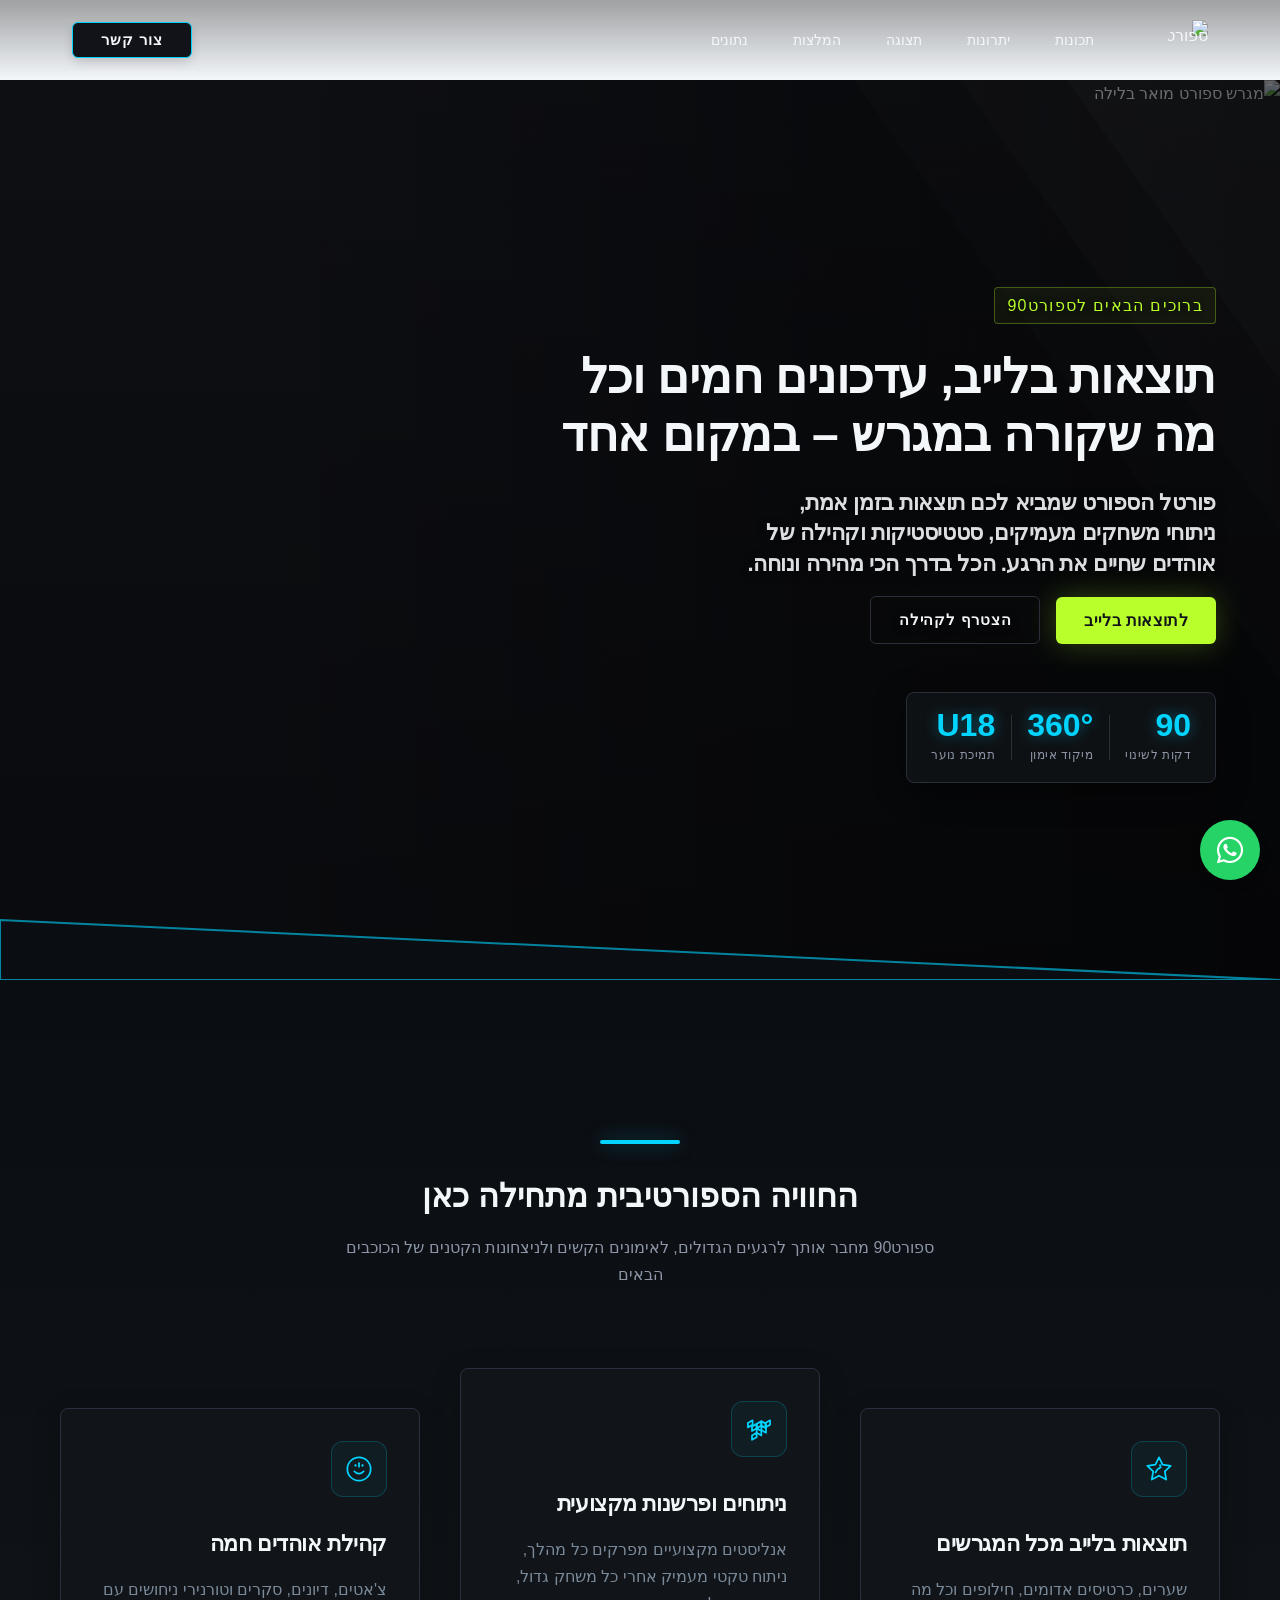
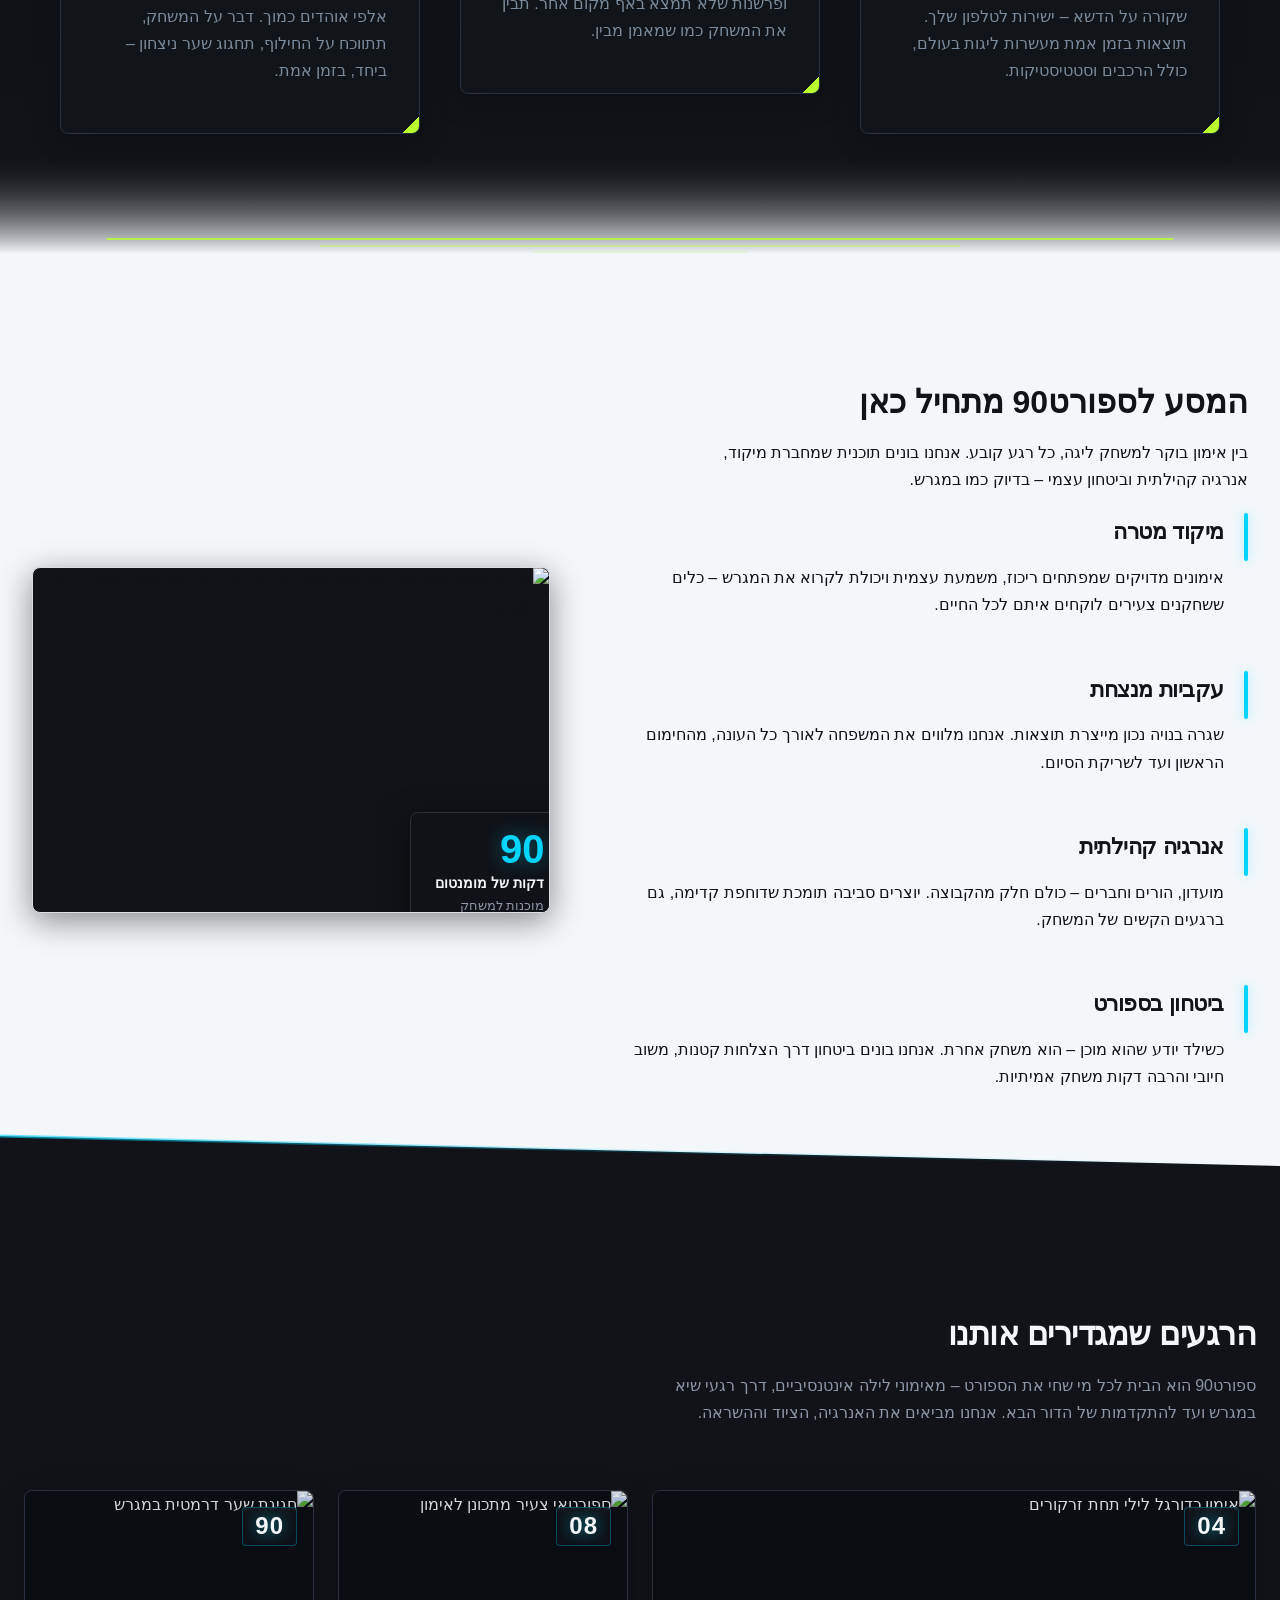
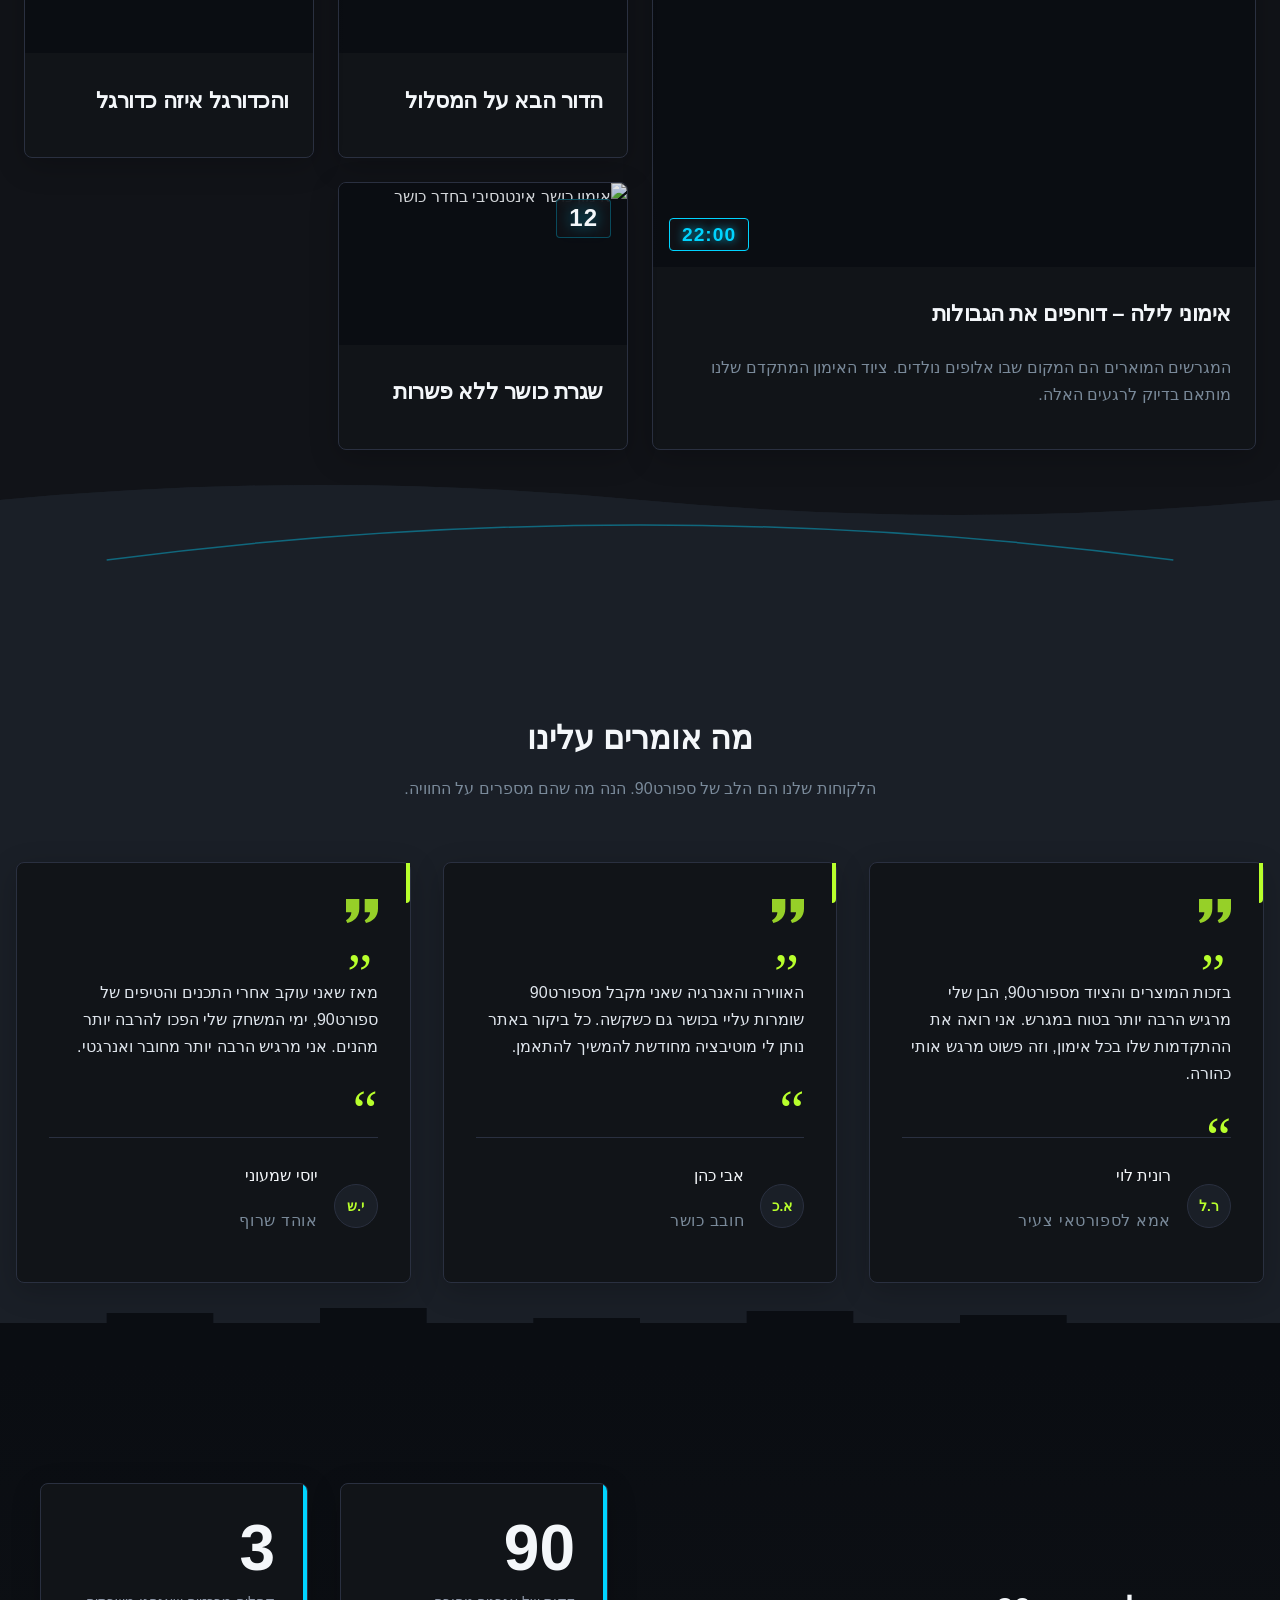
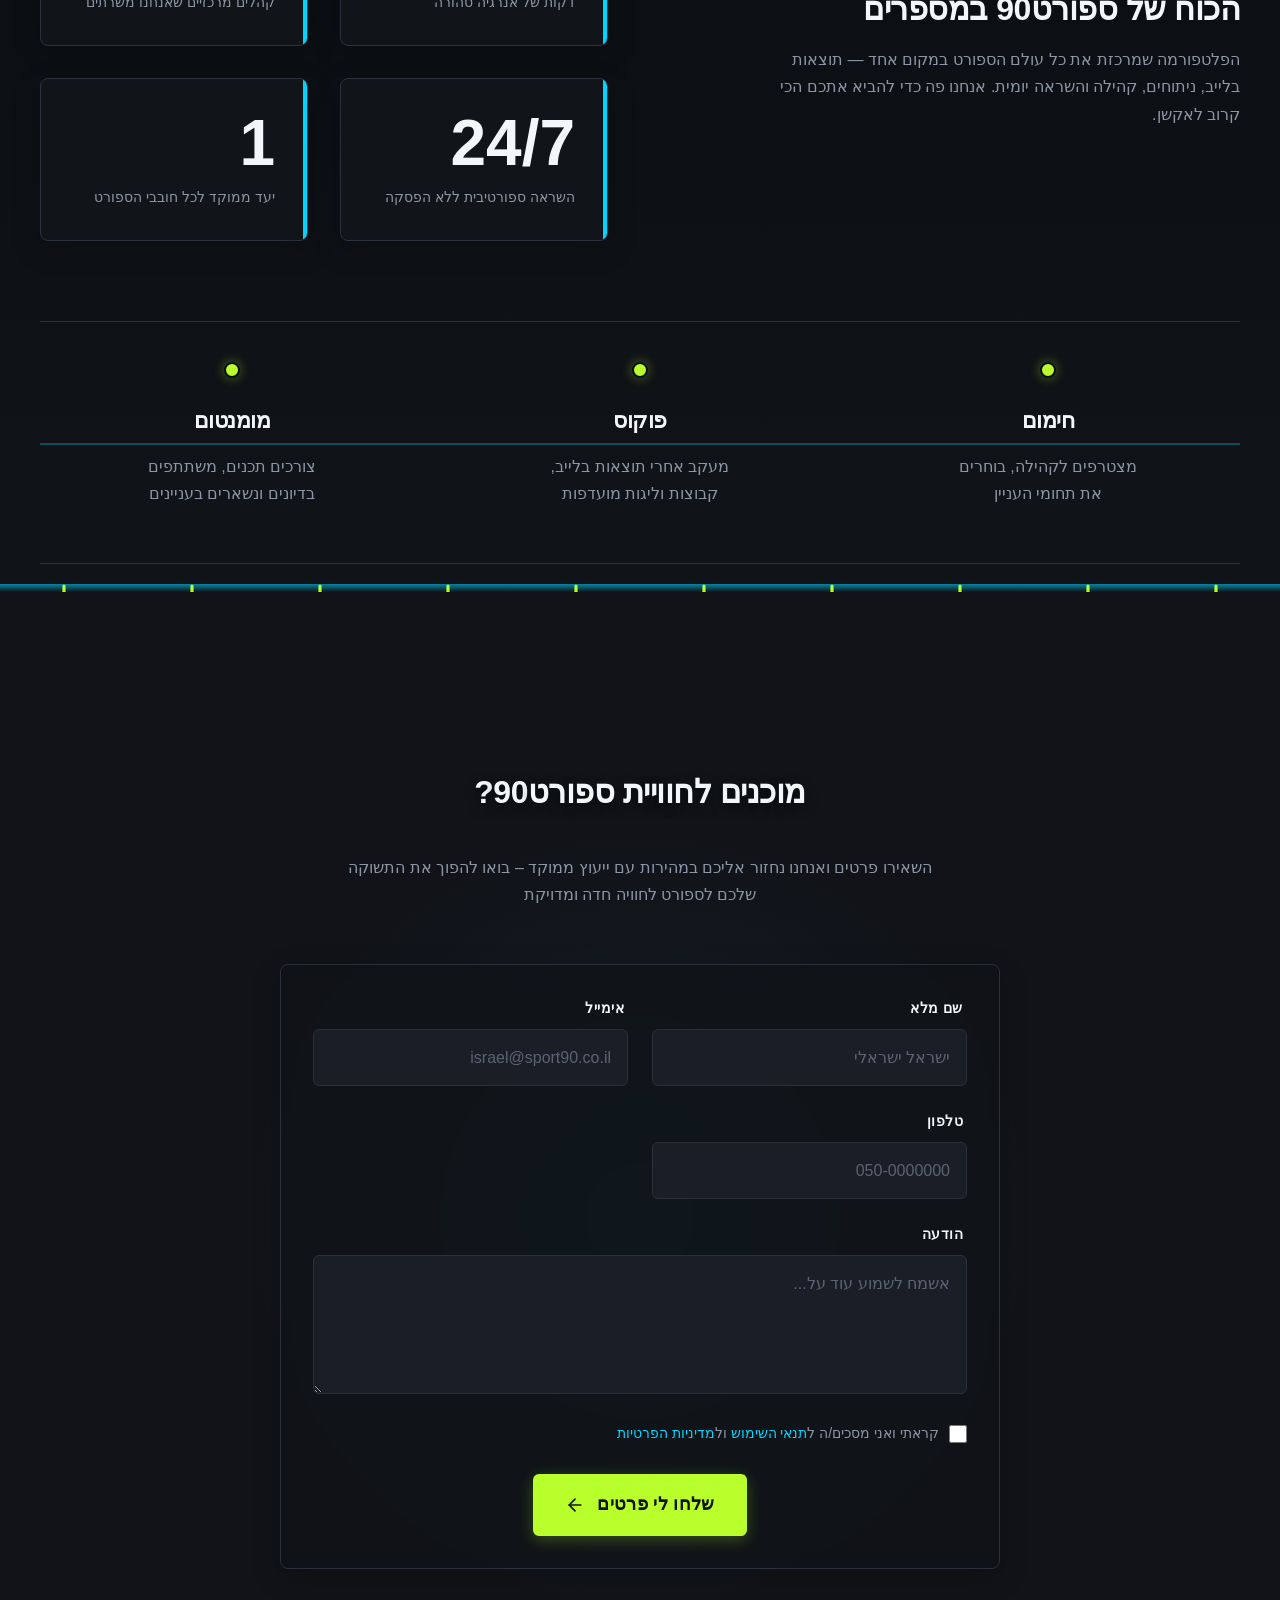
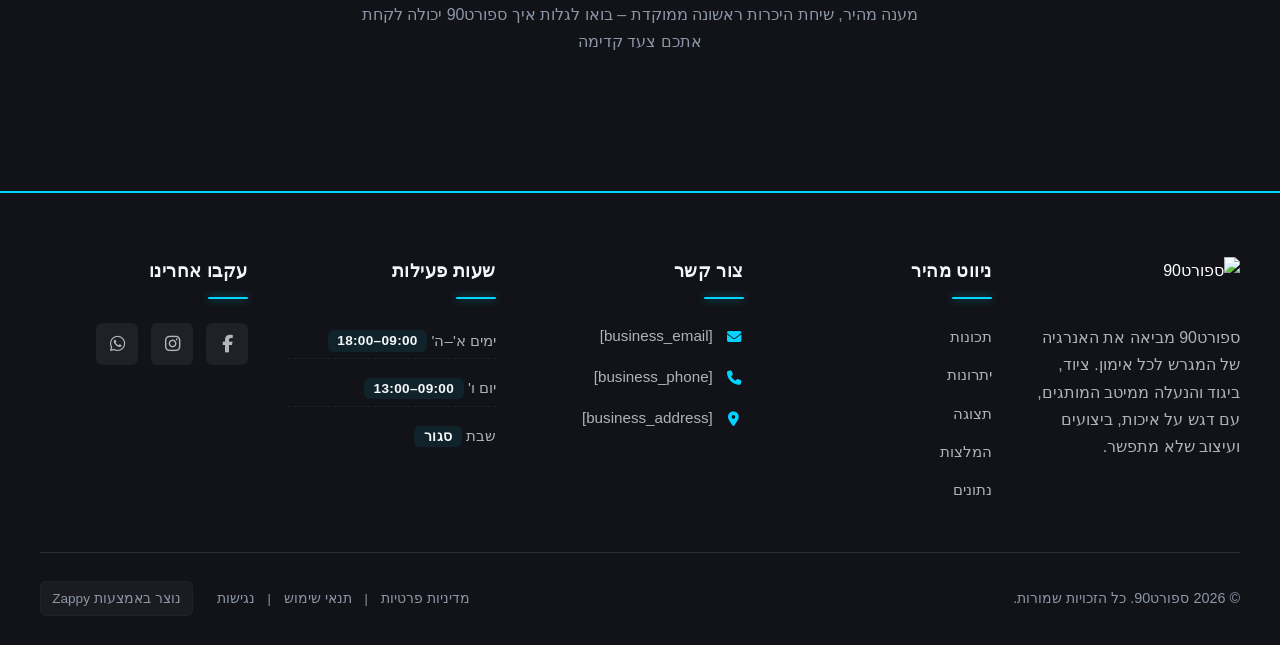
==== commit fdac3737: "Background sync: Progressive GitHub Sync" ====
--- a/index.html
+++ b/index.html
@@ -862,15 +862,15 @@
     <p class="hero-eyebrow">ברוכים הבאים לספורט90</p>
 
     <!-- Main Headline H1 -->
-    <h1 class="hero-headline">הפוך כל אימון, משחק וצעד לחוויה חדה יותר</h1>
+    <h1 class="hero-headline">תוצאות בלייב, עדכונים חמים וכל מה שקורה במגרש – במקום אחד</h1>
 
     <!-- Supporting Subtitle H3 -->
-    <h3 class="hero-subtitle">המרכז המוביל לחובבי ספורט, מתאמנים והורים שעוקבים אחרי הספורטאים הצעירים שלהם. גישה חכמה, תוצאות אמיתיות.</h3>
+    <h3 class="hero-subtitle">פורטל הספורט שמביא לכם תוצאות בזמן אמת, ניתוחי משחקים מעמיקים, סטטיסטיקות וקהילה של אוהדים שחיים את הרגע. הכל בדרך הכי מהירה ונוחה.</h3>
 
     <!-- CTA Buttons -->
     <div class="hero-cta-group">
-      <a href="#contact" class="btn btn-primary">צור קשר והתחל עכשיו</a>
-      <a href="#services" class="btn btn-secondary">גלה מה ספורט90 מציע</a>
+      <a href="#contact" class="btn btn-primary">לתוצאות בלייב</a>
+      <a href="#services" class="btn btn-secondary">הצטרף לקהילה</a>
     </div>
 
     <!-- Trust Strip (Scoreboard Style) -->
@@ -923,8 +923,8 @@
                         <circle cx="13" cy="9" r="1" fill="currentColor"></circle>
                     </svg>
                 </div>
-                <h3 class="index-features-section__card-title">אנרגיית משחק בלייב</h3>
-                <p class="index-features-section__card-text">תוצאות בזמן אמת, דיווחים חמים מהיציע ועדכונים שוטפים מכל המגרשים. תישאר הכי קרוב לאקשן, גם כשאתה רחוק.</p>
+                <h3 class="index-features-section__card-title">תוצאות בלייב מכל המגרשים</h3>
+                <p class="index-features-section__card-text">שערים, כרטיסים אדומים, חילופים וכל מה שקורה על הדשא – ישירות לטלפון שלך. תוצאות בזמן אמת מעשרות ליגות בעולם, כולל הרכבים וסטטיסטיקות.</p>
                 <div class="index-features-section__card-corner" aria-hidden="true"></div>
             </article>
 
@@ -941,8 +941,8 @@
                         <path d="M10 15.2L6 17.5V21.3L10 19V15.2Z" stroke="currentColor" stroke-width="1.5" stroke-linejoin="round"></path>
                     </svg>
                 </div>
-                <h3 class="index-features-section__card-title">מוטיבציה לאימון הבא</h3>
-                <p class="index-features-section__card-text">תכנים מקצועיים, טיפים לשיפור ביצועים וסיפורי השראה שידחפו אותך לקצה. תגלה איך להפוך כל אימון לניצחון אישי.</p>
+                <h3 class="index-features-section__card-title">ניתוחים ופרשנות מקצועית</h3>
+                <p class="index-features-section__card-text">אנליסטים מקצועיים מפרקים כל מהלך, ניתוח טקטי מעמיק אחרי כל משחק גדול, ופרשנות שלא תמצא באף מקום אחר. תבין את המשחק כמו שמאמן מבין.</p>
                 <div class="index-features-section__card-corner" aria-hidden="true"></div>
             </article>
 
@@ -956,8 +956,8 @@
                         <path d="M12 7V10" stroke="currentColor" stroke-width="1.5" stroke-linecap="round"></path>
                     </svg>
                 </div>
-                <h3 class="index-features-section__card-title">מעקב אחרי הכוכבים הצעירים</h3>
-                <p class="index-features-section__card-text">כהורים, אתם רוצים לדעת הכל. סיקור תחרויות נוער, פרופילים של ספורטאים צעירים וטיפים לתמיכה נכונה בדרך לפסגה. תהיו שותפים אמיתיים להצלחה.</p>
+                <h3 class="index-features-section__card-title">קהילת אוהדים חמה</h3>
+                <p class="index-features-section__card-text">צ'אטים, דיונים, סקרים וטורנירי ניחושים עם אלפי אוהדים כמוך. דבר על המשחק, תתווכח על החילוף, תחגוג שער ניצחון – ביחד, בזמן אמת.</p>
                 <div class="index-features-section__card-corner" aria-hidden="true"></div>
             </article>
 
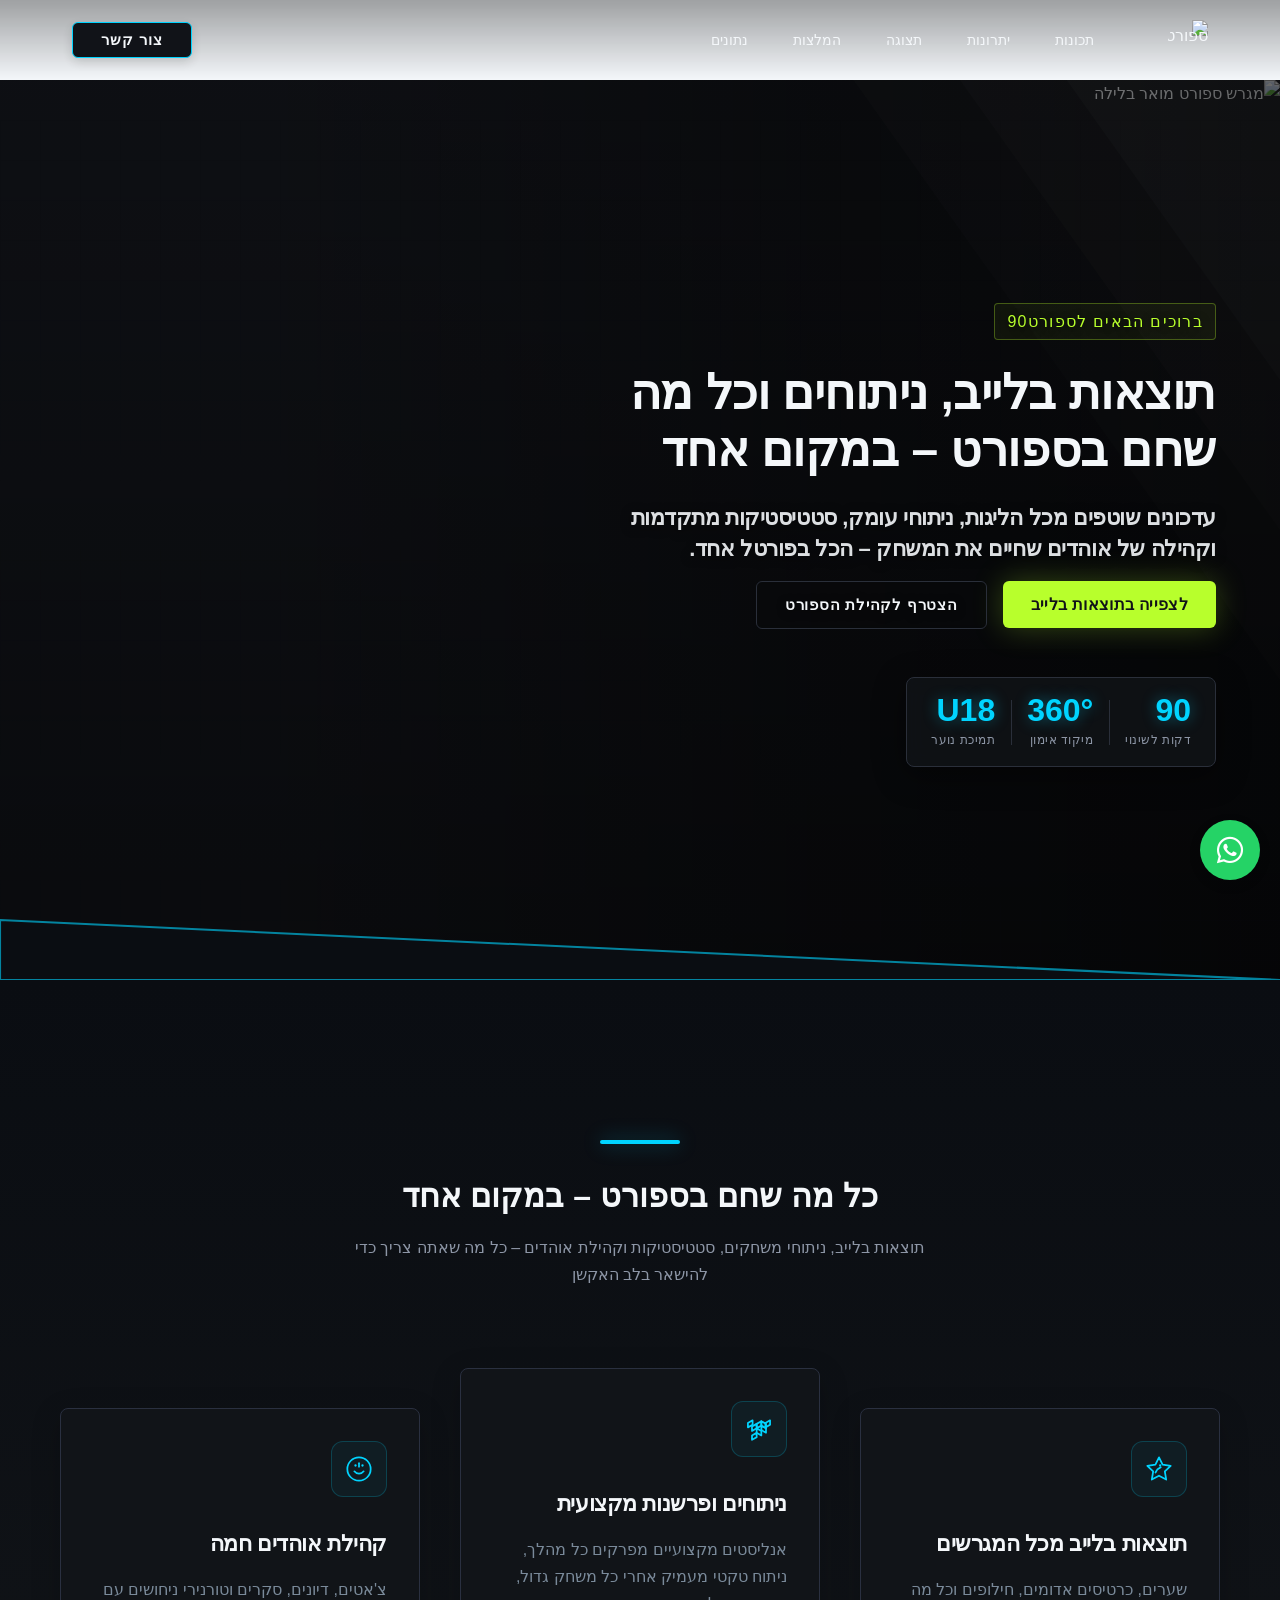
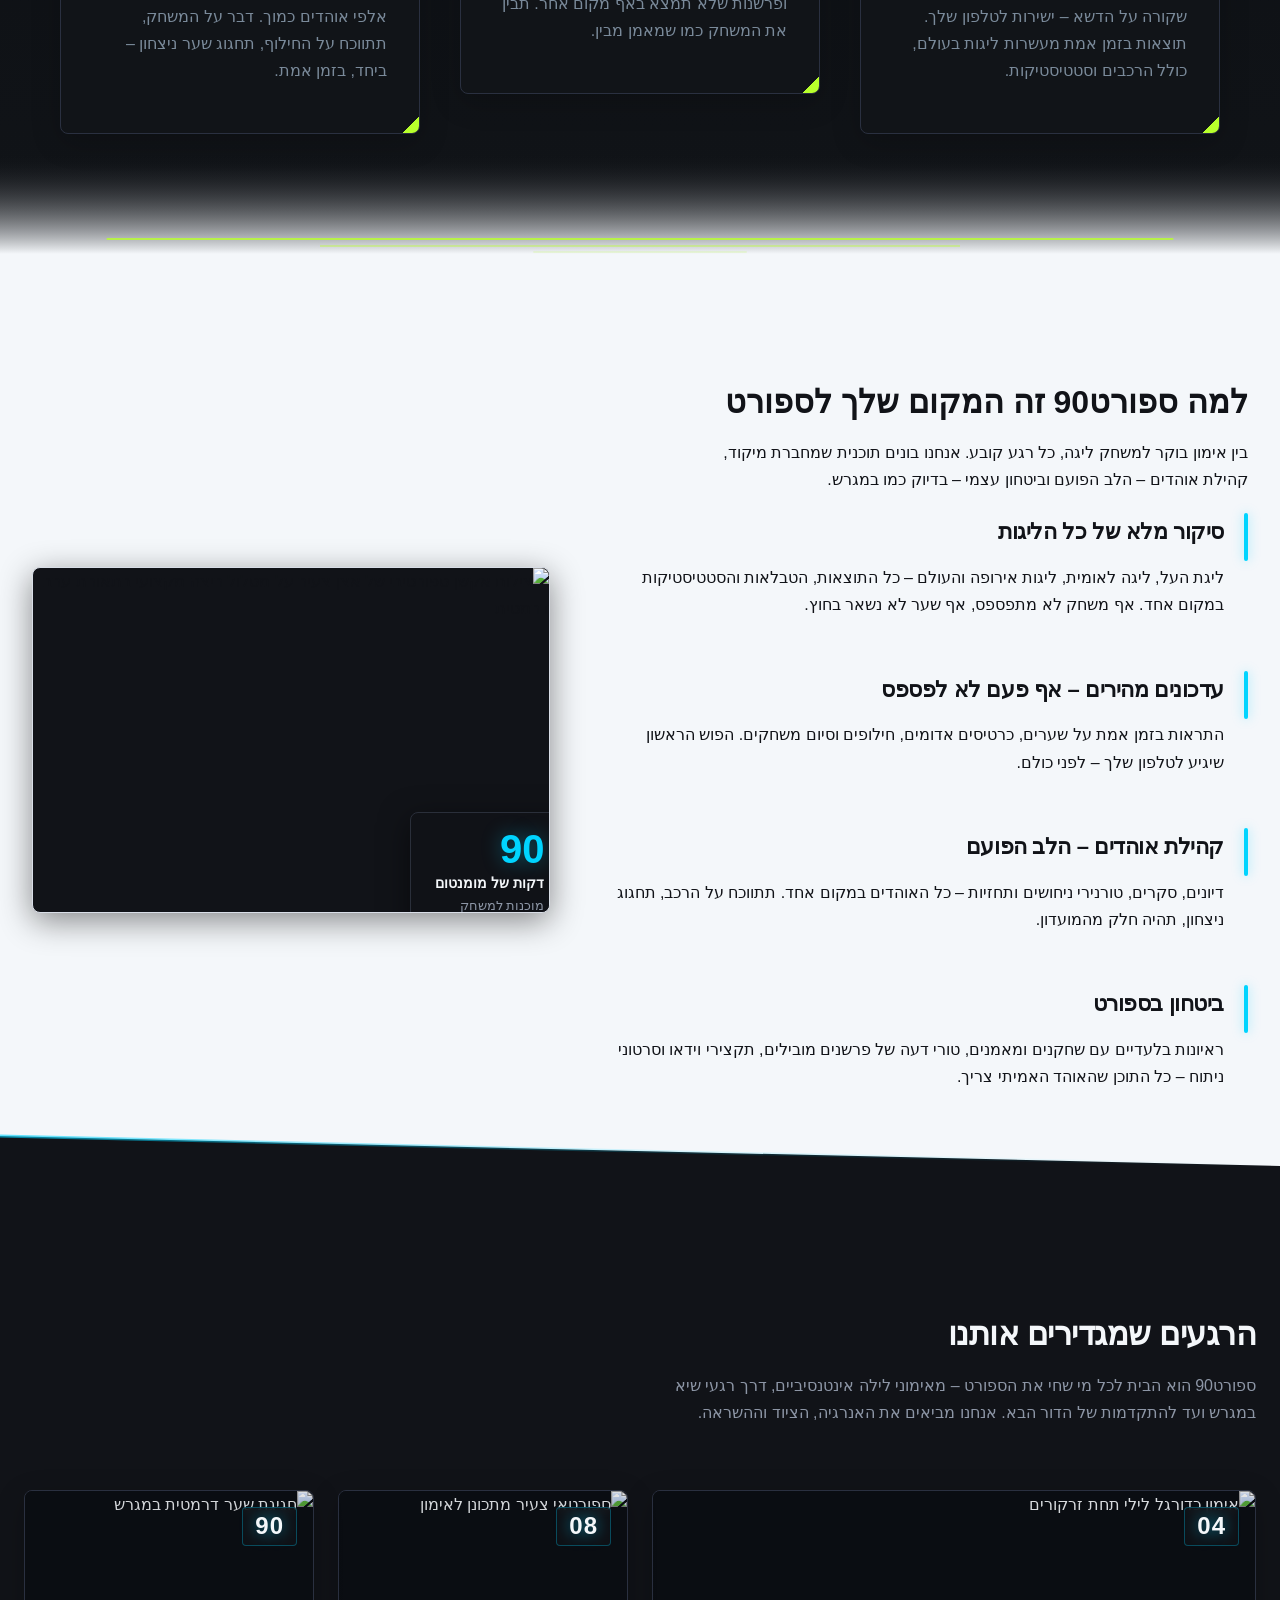
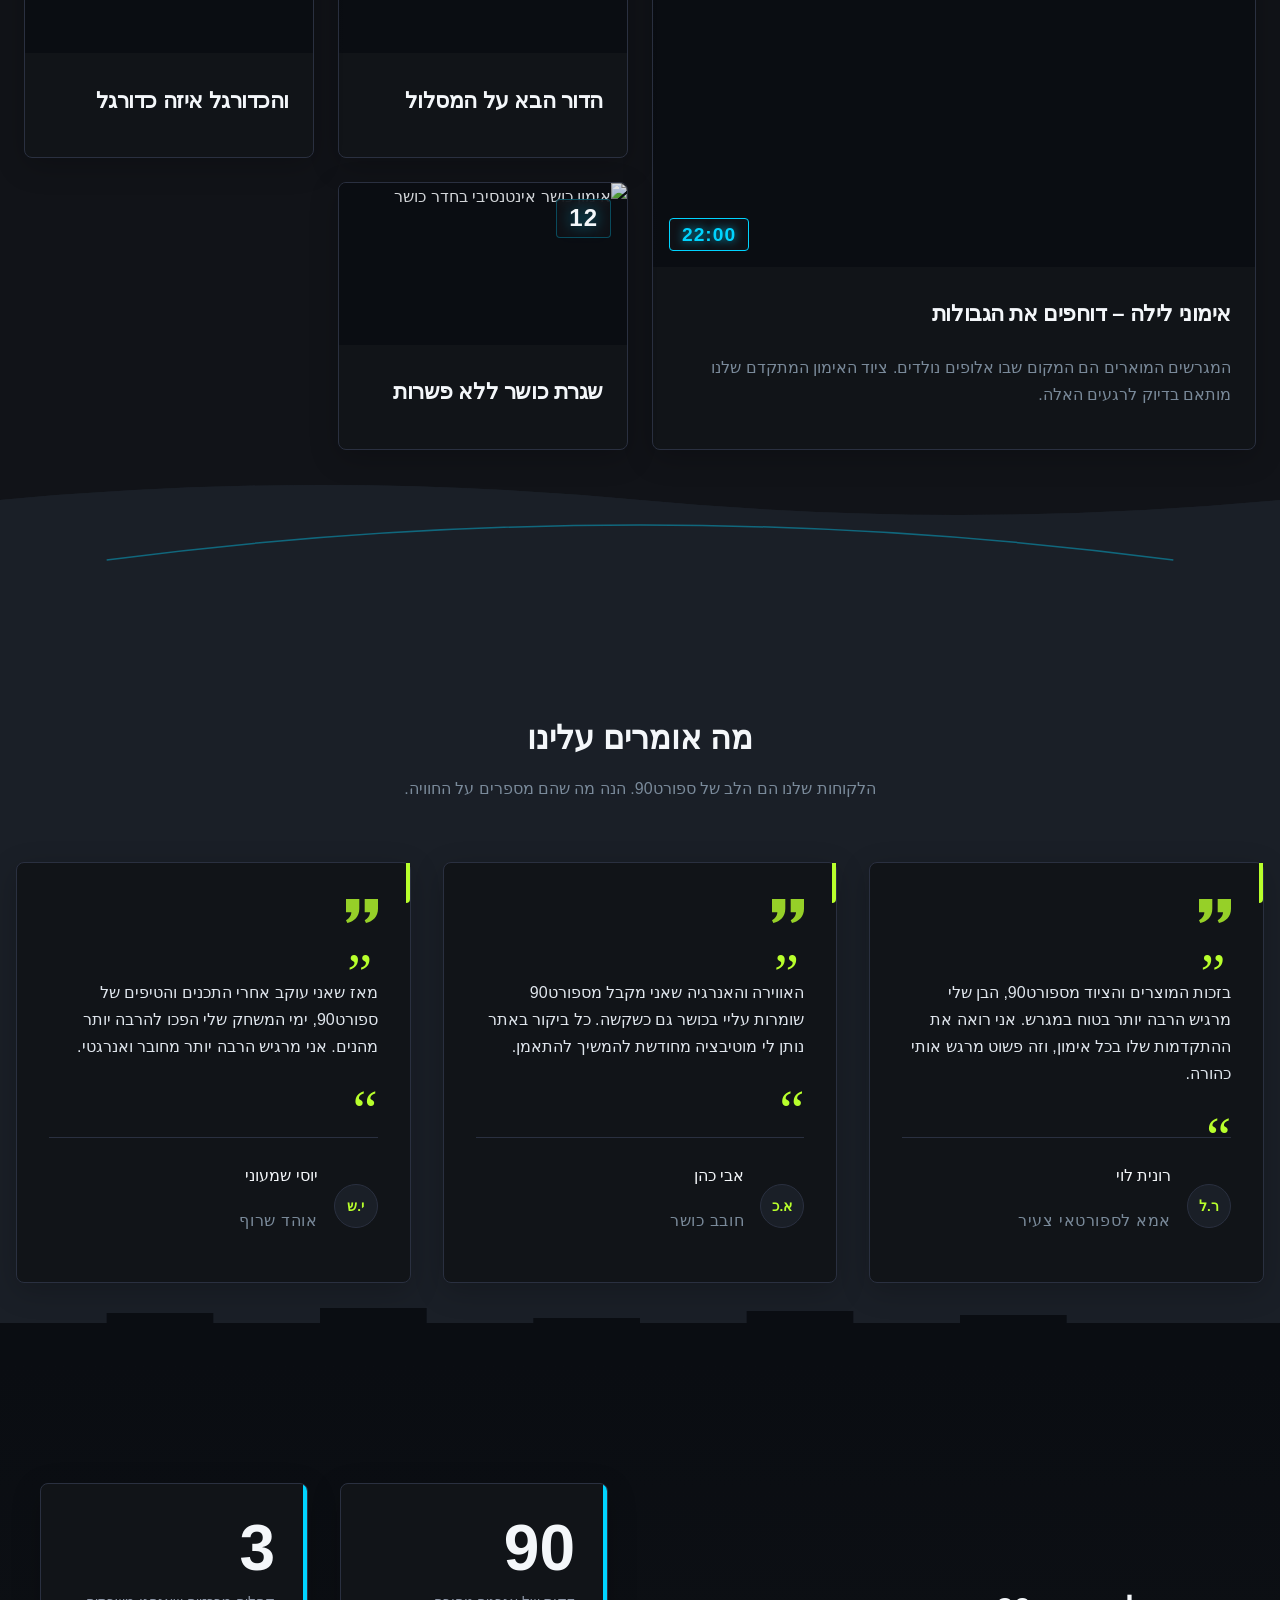
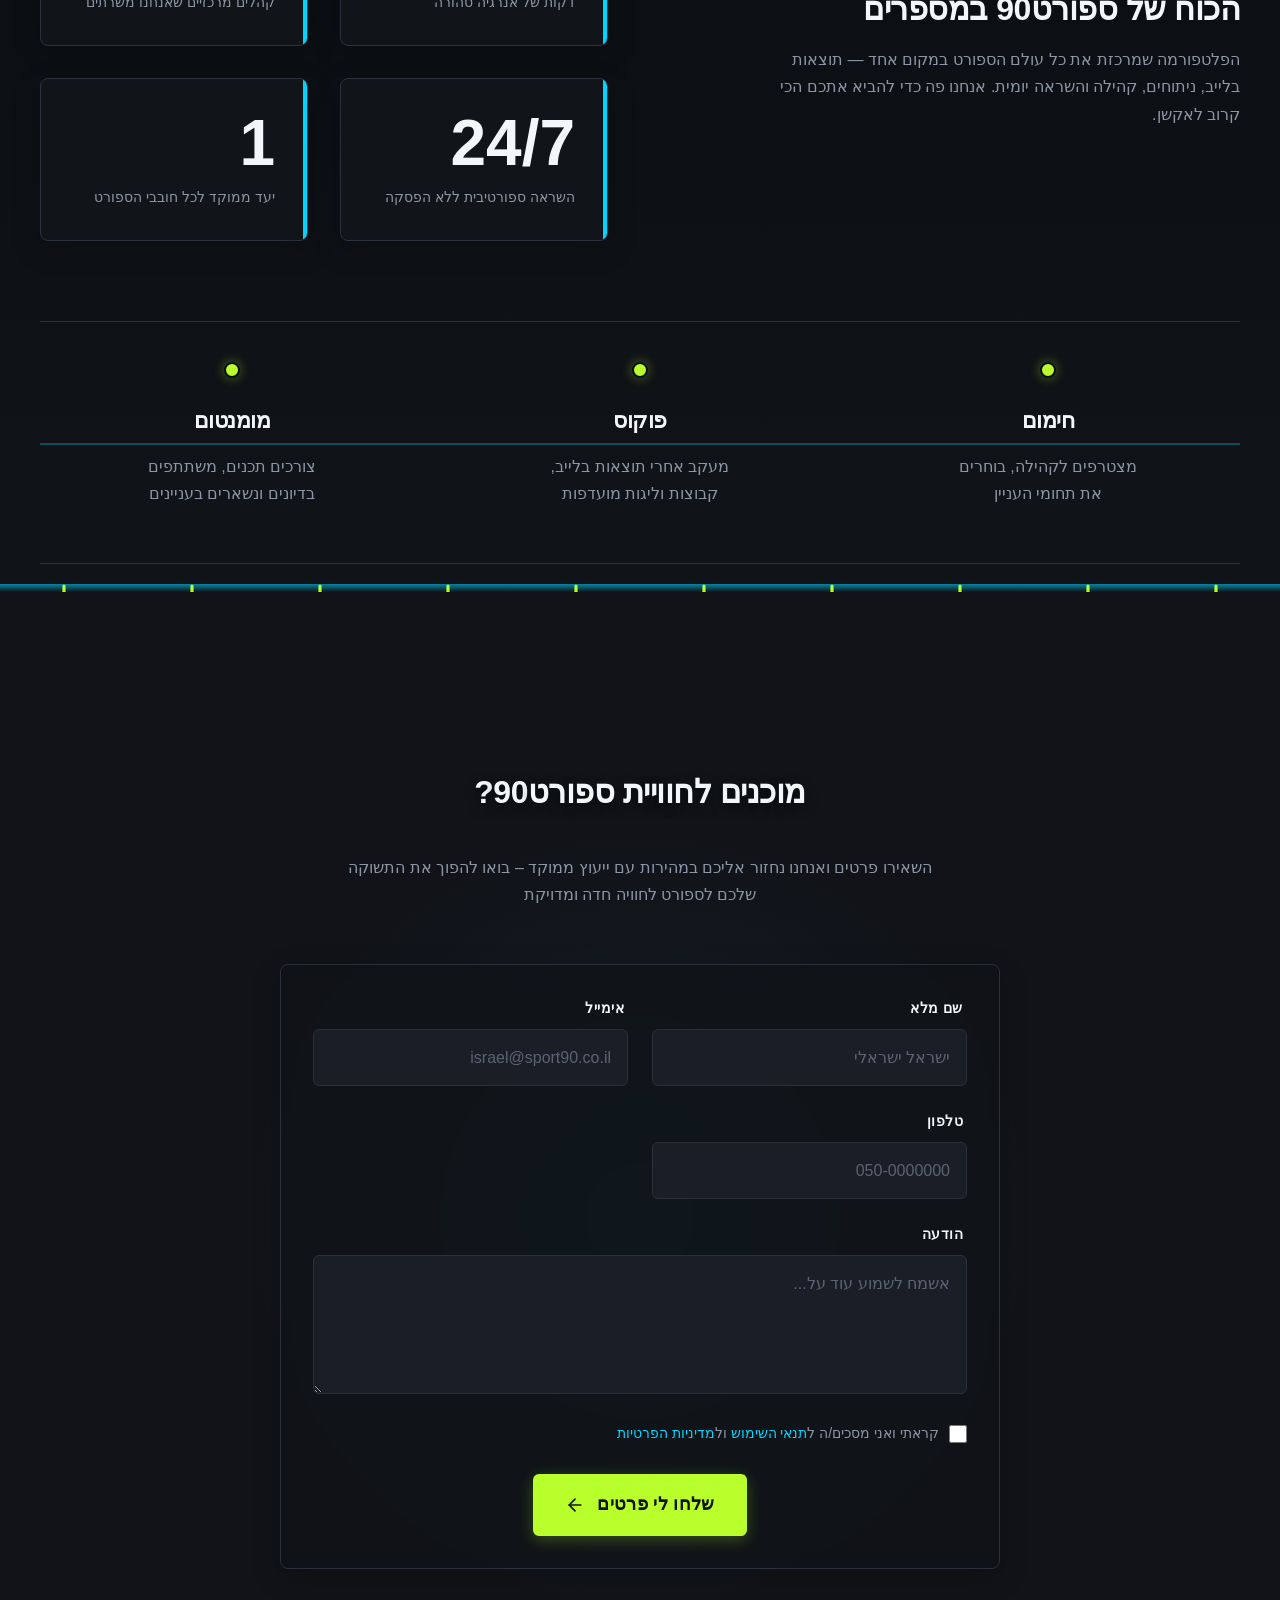
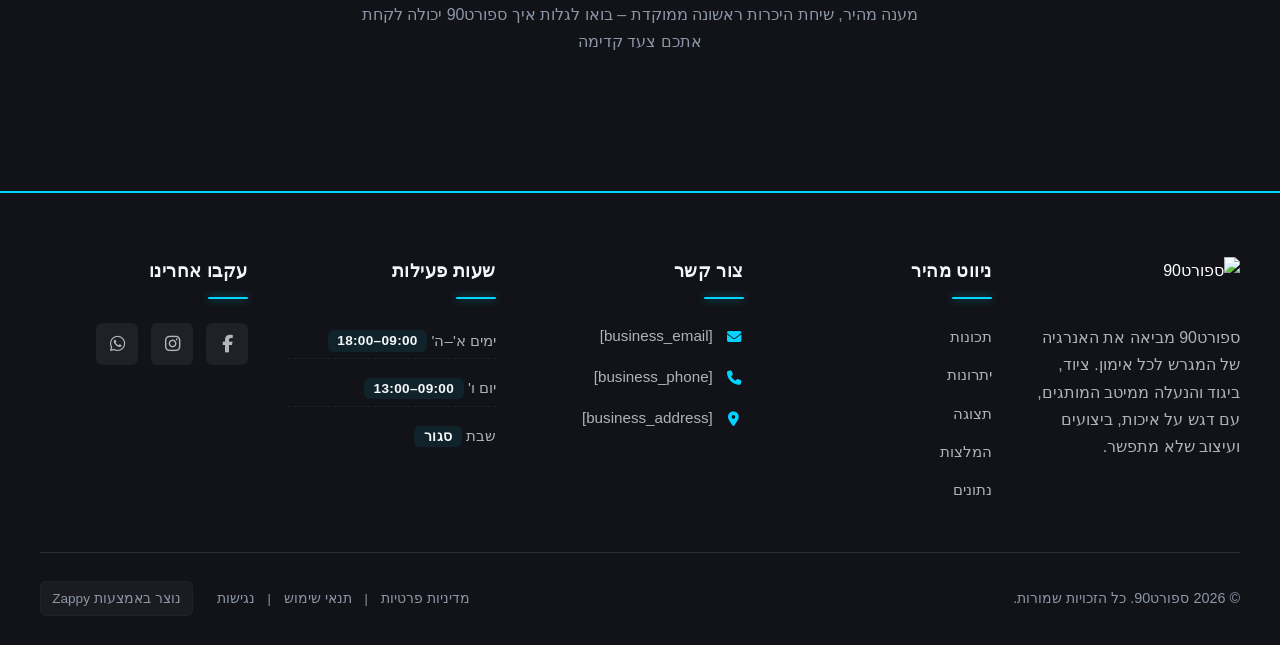
==== commit f24d2940: "Background sync: Progressive GitHub Sync" ====
--- a/index.html
+++ b/index.html
@@ -862,15 +862,15 @@
     <p class="hero-eyebrow">ברוכים הבאים לספורט90</p>
 
     <!-- Main Headline H1 -->
-    <h1 class="hero-headline">תוצאות בלייב, עדכונים חמים וכל מה שקורה במגרש – במקום אחד</h1>
+    <h1 class="hero-headline">תוצאות בלייב, ניתוחים וכל מה שחם בספורט – במקום אחד</h1>
 
     <!-- Supporting Subtitle H3 -->
-    <h3 class="hero-subtitle">פורטל הספורט שמביא לכם תוצאות בזמן אמת, ניתוחי משחקים מעמיקים, סטטיסטיקות וקהילה של אוהדים שחיים את הרגע. הכל בדרך הכי מהירה ונוחה.</h3>
+    <h3 class="hero-subtitle">עדכונים שוטפים מכל הליגות, ניתוחי עומק, סטטיסטיקות מתקדמות וקהילה של אוהדים שחיים את המשחק – הכל בפורטל אחד.</h3>
 
     <!-- CTA Buttons -->
     <div class="hero-cta-group">
-      <a href="#contact" class="btn btn-primary">לתוצאות בלייב</a>
-      <a href="#services" class="btn btn-secondary">הצטרף לקהילה</a>
+      <a href="#contact" class="btn btn-primary">לצפייה בתוצאות בלייב</a>
+      <a href="#services" class="btn btn-secondary">הצטרף לקהילת הספורט</a>
     </div>
 
     <!-- Trust Strip (Scoreboard Style) -->
@@ -909,8 +909,8 @@
     <div class="index-features-section__container">
         <div class="index-features-section__header">
             <span class="index-features-section__accent-line" aria-hidden="true"></span>
-            <h2 class="index-features-section__heading">החוויה הספורטיבית מתחילה כאן</h2>
-            <p class="index-features-section__subheading">ספורט90 מחבר אותך לרגעים הגדולים, לאימונים הקשים ולניצחונות הקטנים של הכוכבים הבאים</p>
+            <h2 class="index-features-section__heading">כל מה שחם בספורט – במקום אחד</h2>
+            <p class="index-features-section__subheading">תוצאות בלייב, ניתוחי משחקים, סטטיסטיקות וקהילת אוהדים – כל מה שאתה צריך כדי להישאר בלב האקשן</p>
         </div>
 
         <div class="index-features-section__grid">
@@ -984,31 +984,31 @@
   <div class="benefits-container">
     <!-- Content Column (Right in RTL) -->
     <div class="benefits-content">
-      <h2>המסע לספורט90 מתחיל כאן</h2>
-      <p class="benefits-intro">בין אימון בוקר למשחק ליגה, כל רגע קובע. אנחנו בונים תוכנית שמחברת מיקוד, אנרגיה קהילתית וביטחון עצמי – בדיוק כמו במגרש.</p>
+      <h2>למה ספורט90 זה המקום שלך לספורט</h2>
+      <p class="benefits-intro">בין אימון בוקר למשחק ליגה, כל רגע קובע. אנחנו בונים תוכנית שמחברת מיקוד, קהילת אוהדים – הלב הפועם וביטחון עצמי – בדיוק כמו במגרש.</p>
       
       <div class="benefit-rows">
         <div class="benefit-item">
           <div class="benefit-marker" aria-hidden="true"></div>
           <div class="benefit-text">
-            <h3>מיקוד מטרה</h3>
-            <p>אימונים מדויקים שמפתחים ריכוז, משמעת עצמית ויכולת לקרוא את המגרש – כלים ששחקנים צעירים לוקחים איתם לכל החיים.</p>
+            <h3>סיקור מלא של כל הליגות</h3>
+            <p>ליגת העל, ליגה לאומית, ליגות אירופה והעולם – כל התוצאות, הטבלאות והסטטיסטיקות במקום אחד. אף משחק לא מתפספס, אף שער לא נשאר בחוץ.</p>
           </div>
         </div>
         
         <div class="benefit-item">
           <div class="benefit-marker" aria-hidden="true"></div>
           <div class="benefit-text">
-            <h3>עקביות מנצחת</h3>
-            <p>שגרה בנויה נכון מייצרת תוצאות. אנחנו מלווים את המשפחה לאורך כל העונה, מהחימום הראשון ועד לשריקת הסיום.</p>
+            <h3>עדכונים מהירים – אף פעם לא לפספס</h3>
+            <p>התראות בזמן אמת על שערים, כרטיסים אדומים, חילופים וסיום משחקים. הפוש הראשון שיגיע לטלפון שלך – לפני כולם.</p>
           </div>
         </div>
         
         <div class="benefit-item">
           <div class="benefit-marker" aria-hidden="true"></div>
           <div class="benefit-text">
-            <h3>אנרגיה קהילתית</h3>
-            <p>מועדון, הורים וחברים – כולם חלק מהקבוצה. יוצרים סביבה תומכת שדוחפת קדימה, גם ברגעים הקשים של המשחק.</p>
+            <h3>קהילת אוהדים – הלב הפועם</h3>
+            <p>דיונים, סקרים, טורנירי ניחושים ותחזיות – כל האוהדים במקום אחד. תתווכח על הרכב, תחגוג ניצחון, תהיה חלק מהמועדון.</p>
           </div>
         </div>
         
@@ -1016,7 +1016,7 @@
           <div class="benefit-marker" aria-hidden="true"></div>
           <div class="benefit-text">
             <h3>ביטחון בספורט</h3>
-            <p>כשילד יודע שהוא מוכן – הוא משחק אחרת. אנחנו בונים ביטחון דרך הצלחות קטנות, משוב חיובי והרבה דקות משחק אמיתיות.</p>
+            <p>ראיונות בלעדיים עם שחקנים ומאמנים, טורי דעה של פרשנים מובילים, תקצירי וידאו וסרטוני ניתוח – כל התוכן שהאוהד האמיתי צריך.</p>
           </div>
         </div>
       </div>
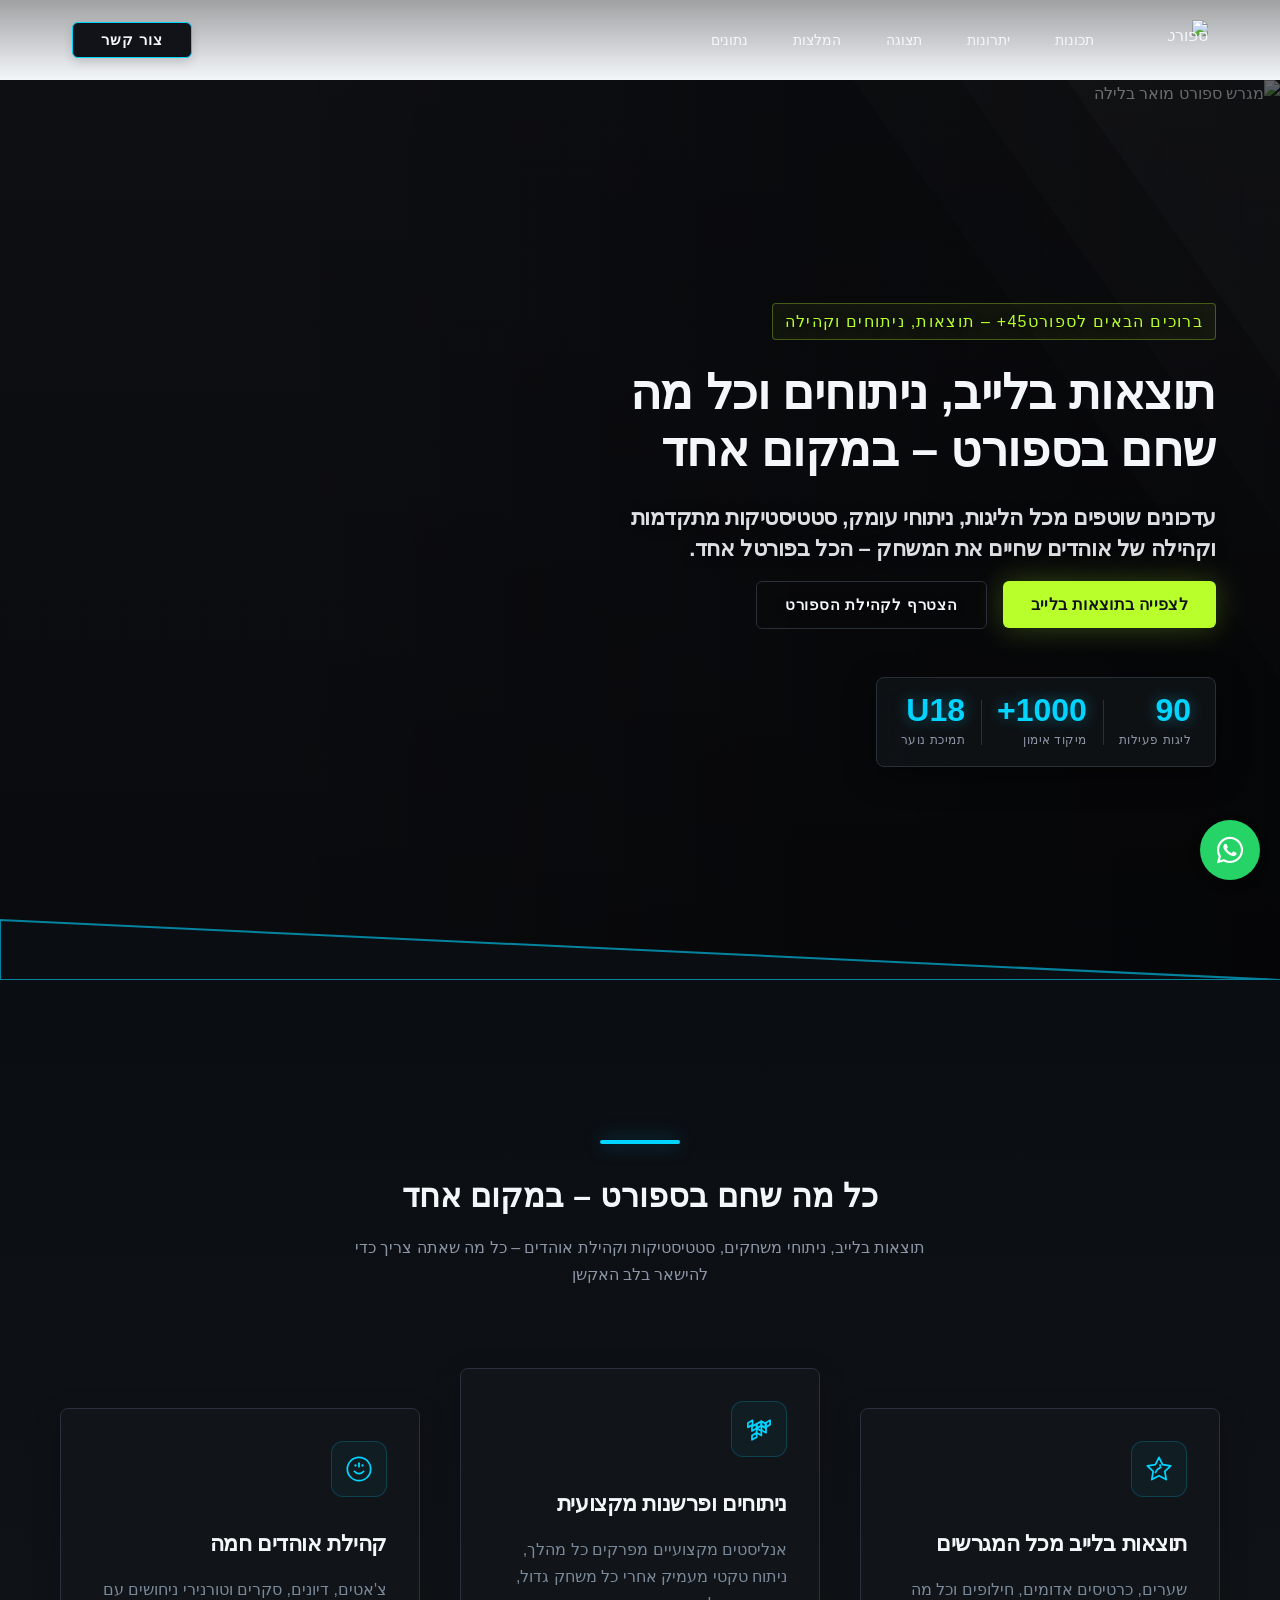
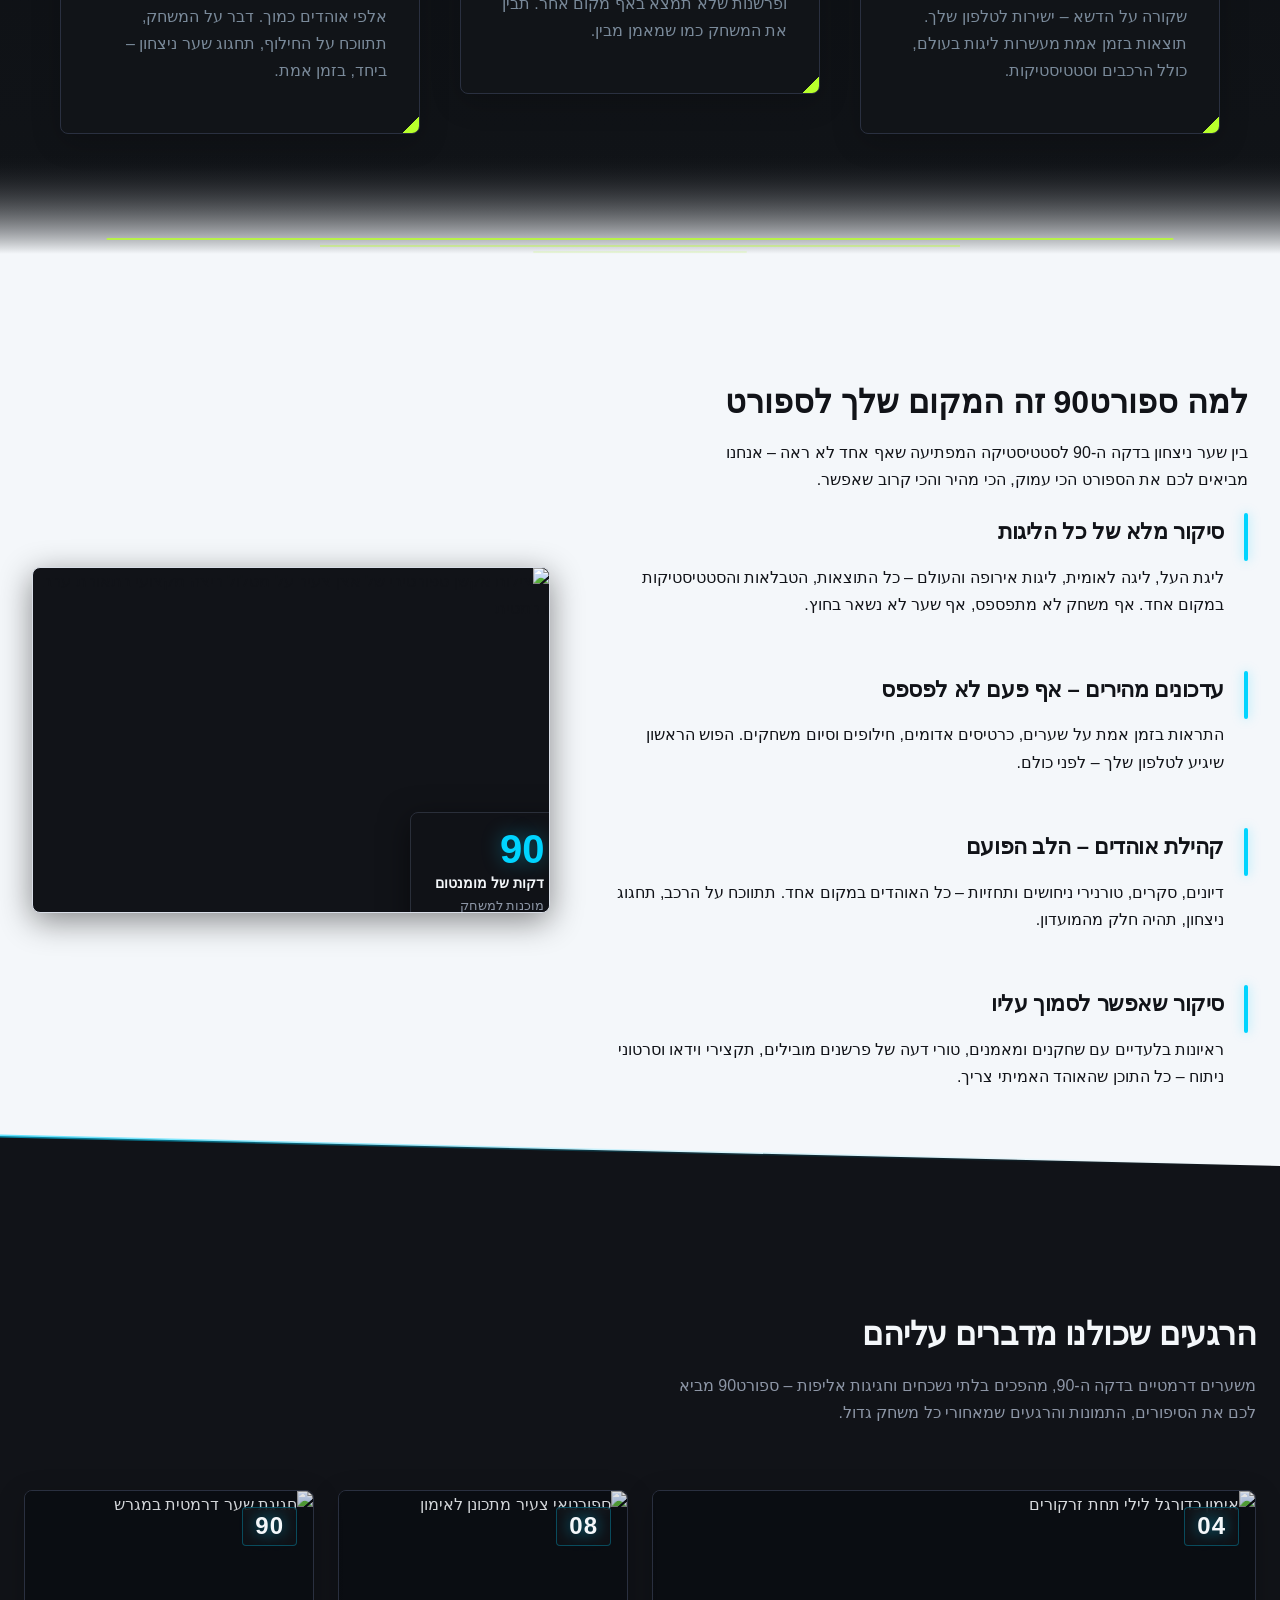
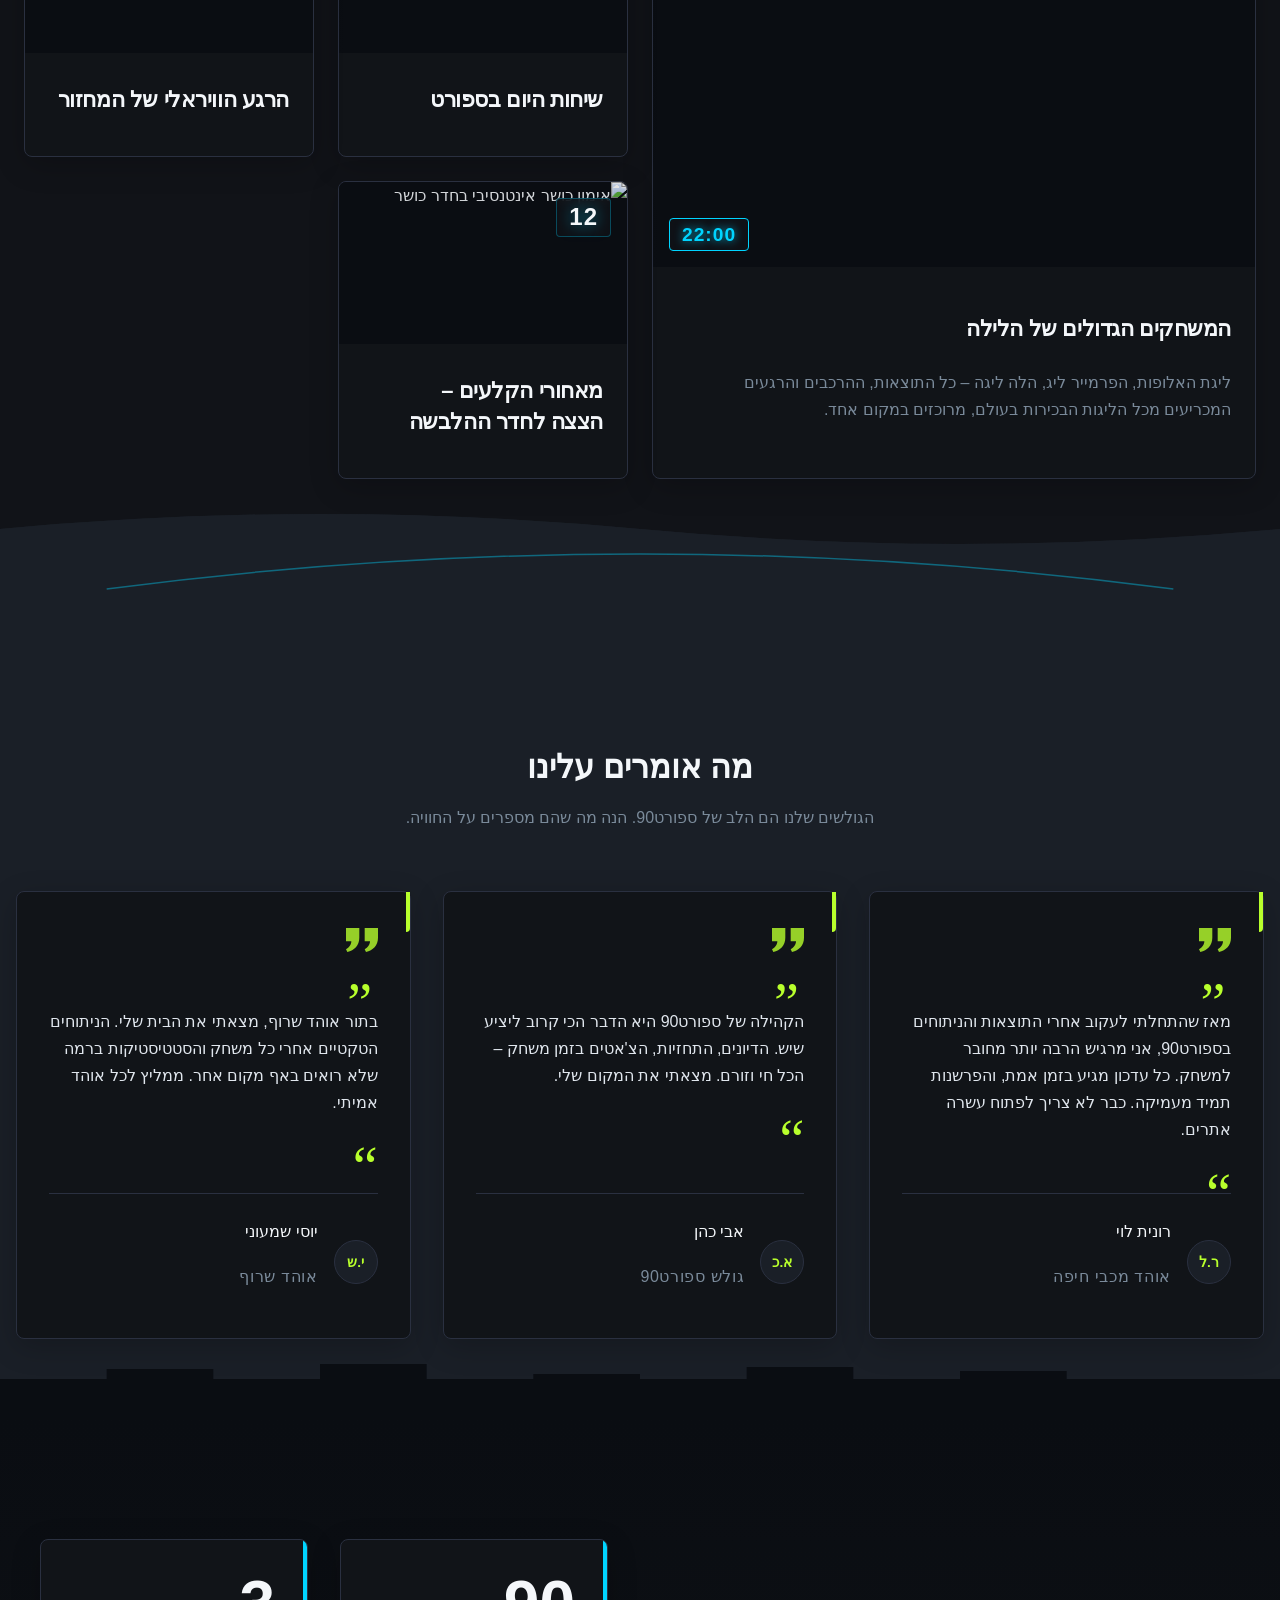
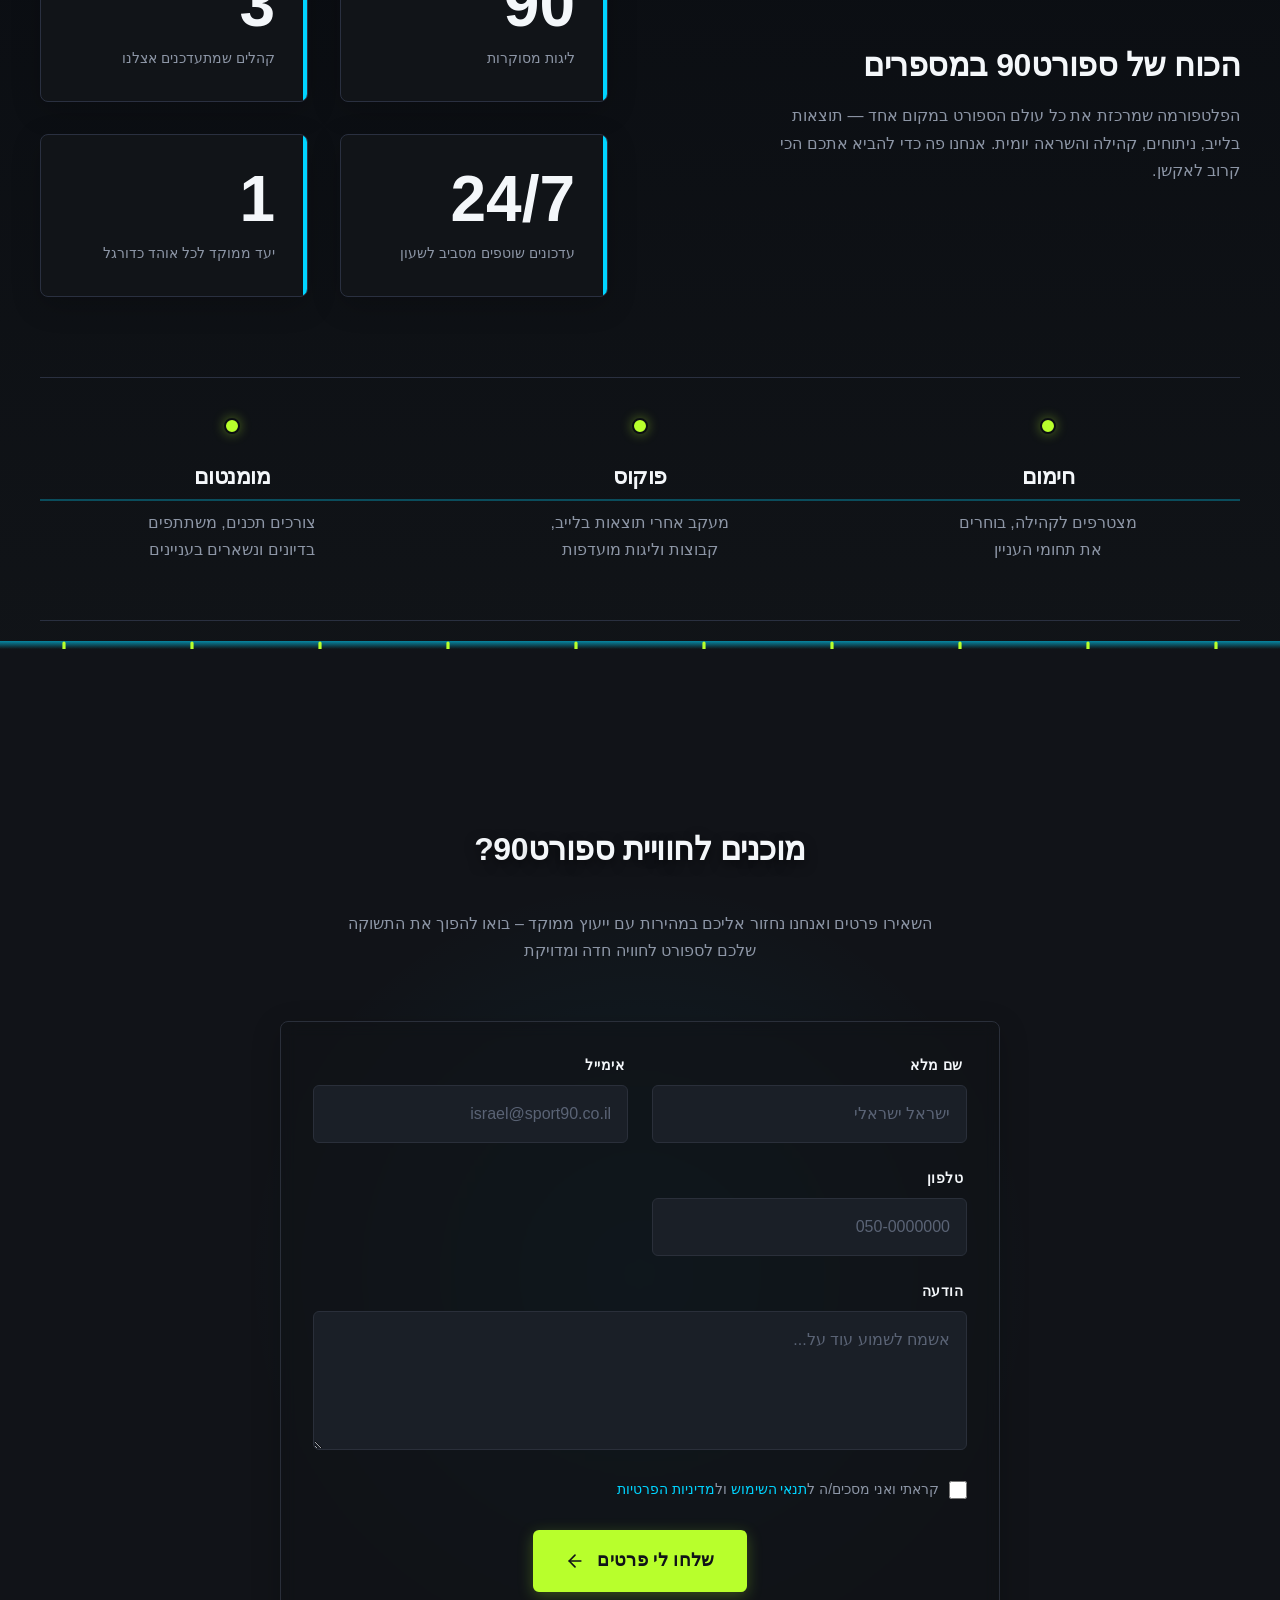
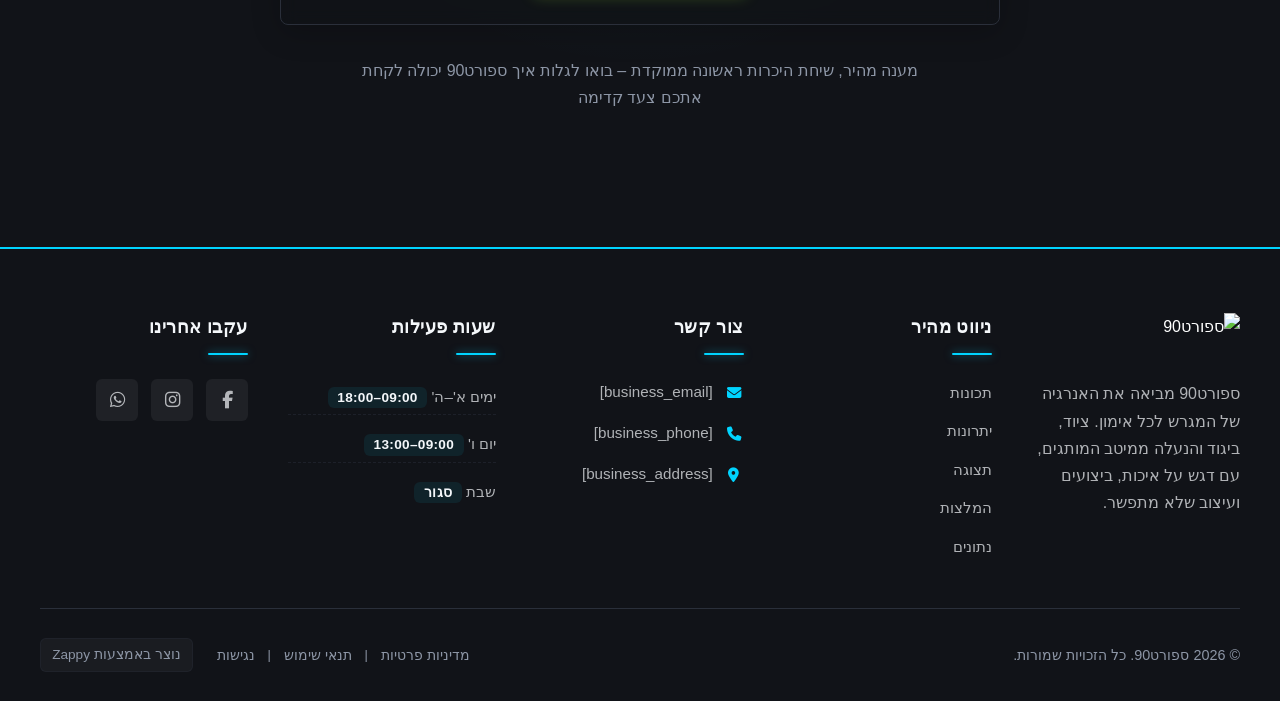
==== commit 0b232025: "Background sync: Progressive GitHub Sync" ====
--- a/index.html
+++ b/index.html
@@ -859,7 +859,7 @@
   <!-- Content Overlay Group -->
   <div class="hero-content-group">
     <!-- Eyebrow -->
-    <p class="hero-eyebrow">ברוכים הבאים לספורט90</p>
+    <p class="hero-eyebrow">ברוכים הבאים לספורט45+ – תוצאות, ניתוחים וקהילה</p>
 
     <!-- Main Headline H1 -->
     <h1 class="hero-headline">תוצאות בלייב, ניתוחים וכל מה שחם בספורט – במקום אחד</h1>
@@ -877,10 +877,10 @@
     <div class="hero-trust-strip">
       <div class="trust-item">
         <span class="trust-number">90</span>
-        <span class="trust-label">דקות לשינוי</span>
+        <span class="trust-label">ליגות פעילות</span>
       </div>
       <div class="trust-item">
-        <span class="trust-number">360°</span>
+        <span class="trust-number">1000+</span>
         <span class="trust-label">מיקוד אימון</span>
       </div>
       <div class="trust-item">
@@ -985,7 +985,7 @@
     <!-- Content Column (Right in RTL) -->
     <div class="benefits-content">
       <h2>למה ספורט90 זה המקום שלך לספורט</h2>
-      <p class="benefits-intro">בין אימון בוקר למשחק ליגה, כל רגע קובע. אנחנו בונים תוכנית שמחברת מיקוד, קהילת אוהדים – הלב הפועם וביטחון עצמי – בדיוק כמו במגרש.</p>
+      <p class="benefits-intro">בין שער ניצחון בדקה ה-90 לסטטיסטיקה המפתיעה שאף אחד לא ראה – אנחנו מביאים לכם את הספורט הכי עמוק, הכי מהיר והכי קרוב שאפשר.</p>
       
       <div class="benefit-rows">
         <div class="benefit-item">
@@ -1015,7 +1015,7 @@
         <div class="benefit-item">
           <div class="benefit-marker" aria-hidden="true"></div>
           <div class="benefit-text">
-            <h3>ביטחון בספורט</h3>
+            <h3>סיקור שאפשר לסמוך עליו</h3>
             <p>ראיונות בלעדיים עם שחקנים ומאמנים, טורי דעה של פרשנים מובילים, תקצירי וידאו וסרטוני ניתוח – כל התוכן שהאוהד האמיתי צריך.</p>
           </div>
         </div>
@@ -1058,8 +1058,8 @@
 <section data-band-index="3" id="showcase" class="index-showcase-section" data-layout-spec="בית-showcase">
     <div class="showcase-container">
         <div class="showcase-header">
-            <h2 class="showcase-title">הרגעים שמגדירים אותנו</h2>
-            <p class="showcase-subtitle">ספורט90 הוא הבית לכל מי שחי את הספורט – מאימוני לילה אינטנסיביים, דרך רגעי שיא במגרש ועד להתקדמות של הדור הבא. אנחנו מביאים את האנרגיה, הציוד וההשראה.</p>
+            <h2 class="showcase-title">הרגעים שכולנו מדברים עליהם</h2>
+            <p class="showcase-subtitle">משערים דרמטיים בדקה ה-90, מהפכים בלתי נשכחים וחגיגות אליפות – ספורט90 מביא לכם את הסיפורים, התמונות והרגעים שמאחורי כל משחק גדול.</p>
         </div>
         
         <div class="showcase-grid">
@@ -1072,8 +1072,8 @@
                     <div class="tile-label tile-label--time">22:00</div>
                 </div>
                 <div class="showcase-tile-content">
-                    <h3 class="tile-title">אימוני לילה – דוחפים את הגבולות</h3>
-                    <p class="tile-desc">המגרשים המוארים הם המקום שבו אלופים נולדים. ציוד האימון המתקדם שלנו מותאם בדיוק לרגעים האלה.</p>
+                    <h3 class="tile-title">המשחקים הגדולים של הלילה</h3>
+                    <p class="tile-desc">ליגת האלופות, הפרמייר ליג, הלה ליגה – כל התוצאות, ההרכבים והרגעים המכריעים מכל הליגות הבכירות בעולם, מרוכזים במקום אחד.</p>
                 </div>
             </div>
 
@@ -1085,7 +1085,7 @@
                     <div class="tile-label tile-label--score">08</div>
                 </div>
                 <div class="showcase-tile-content">
-                    <h3 class="tile-title">הדור הבא על המסלול</h3>
+                    <h3 class="tile-title">שיחות היום בספורט</h3>
                 </div>
             </div>
 
@@ -1097,7 +1097,7 @@
                     <div class="tile-label tile-label--score">90</div>
                 </div>
                 <div class="showcase-tile-content">
-                    <h3 class="tile-title">והכדורגל איזה כדורגל</h3>
+                    <h3 class="tile-title">הרגע הוויראלי של המחזור</h3>
                 </div>
             </div>
 
@@ -1109,7 +1109,7 @@
                     <div class="tile-label tile-label--score">12</div>
                 </div>
                 <div class="showcase-tile-content">
-                    <h3 class="tile-title">שגרת כושר ללא פשרות</h3>
+                    <h3 class="tile-title">מאחורי הקלעים – הצצה לחדר ההלבשה</h3>
                 </div>
             </div>
         </div>
@@ -1139,7 +1139,7 @@
   <div class="index-testimonials-section__container">
     <header class="index-testimonials-section__header">
       <h2 class="index-testimonials-section__title">מה אומרים עלינו</h2>
-      <p class="index-testimonials-section__subtitle">הלקוחות שלנו הם הלב של ספורט90. הנה מה שהם מספרים על החוויה.</p>
+      <p class="index-testimonials-section__subtitle">הגולשים שלנו הם הלב של ספורט90. הנה מה שהם מספרים על החוויה.</p>
     </header>
     <div class="index-testimonials-section__grid">
       
@@ -1149,7 +1149,7 @@
           <path d="M9.983 3v7.391c0 5.704-3.731 9.57-8.983 10.609l-.995-2.151c2.432-.917 3.995-3.638 3.995-5.849h-4v-10h9.983zm14.017 0v7.391c0 5.704-3.748 9.571-9 10.609l-.996-2.151c2.433-.917 3.996-3.638 3.996-5.849h-3.983v-10h9.983z"></path>
         </svg>
         <blockquote class="index-testimonials-card__quote">
-          <p>בזכות המוצרים והציוד מספורט90, הבן שלי מרגיש הרבה יותר בטוח במגרש. אני רואה את ההתקדמות שלו בכל אימון, וזה פשוט מרגש אותי כהורה.</p>
+          <p>מאז שהתחלתי לעקוב אחרי התוצאות והניתוחים בספורט90, אני מרגיש הרבה יותר מחובר למשחק. כל עדכון מגיע בזמן אמת, והפרשנות תמיד מעמיקה. כבר לא צריך לפתוח עשרה אתרים.</p>
         </blockquote>
         <footer class="index-testimonials-card__footer">
           <div class="index-testimonials-card__avatar" aria-hidden="true">
@@ -1157,7 +1157,7 @@
           </div>
           <div class="index-testimonials-card__meta">
             <p class="index-testimonials-card__name">רונית לוי</p>
-            <p class="index-testimonials-card__role">אמא לספורטאי צעיר</p>
+            <p class="index-testimonials-card__role">אוהד מכבי חיפה</p>
           </div>
         </footer>
       </article>
@@ -1168,7 +1168,7 @@
           <path d="M9.983 3v7.391c0 5.704-3.731 9.57-8.983 10.609l-.995-2.151c2.432-.917 3.995-3.638 3.995-5.849h-4v-10h9.983zm14.017 0v7.391c0 5.704-3.748 9.571-9 10.609l-.996-2.151c2.433-.917 3.996-3.638 3.996-5.849h-3.983v-10h9.983z"></path>
         </svg>
         <blockquote class="index-testimonials-card__quote">
-          <p>האווירה והאנרגיה שאני מקבל מספורט90 שומרות עליי בכושר גם כשקשה. כל ביקור באתר נותן לי מוטיבציה מחודשת להמשיך להתאמן.</p>
+          <p>הקהילה של ספורט90 היא הדבר הכי קרוב ליציע שיש. הדיונים, התחזיות, הצ'אטים בזמן משחק – הכל חי וזורם. מצאתי את המקום שלי.</p>
         </blockquote>
         <footer class="index-testimonials-card__footer">
           <div class="index-testimonials-card__avatar" aria-hidden="true">
@@ -1176,7 +1176,7 @@
           </div>
           <div class="index-testimonials-card__meta">
             <p class="index-testimonials-card__name">אבי כהן</p>
-            <p class="index-testimonials-card__role">חובב כושר</p>
+            <p class="index-testimonials-card__role">גולש ספורט90</p>
           </div>
         </footer>
       </article>
@@ -1187,7 +1187,7 @@
           <path d="M9.983 3v7.391c0 5.704-3.731 9.57-8.983 10.609l-.995-2.151c2.432-.917 3.995-3.638 3.995-5.849h-4v-10h9.983zm14.017 0v7.391c0 5.704-3.748 9.571-9 10.609l-.996-2.151c2.433-.917 3.996-3.638 3.996-5.849h-3.983v-10h9.983z"></path>
         </svg>
         <blockquote class="index-testimonials-card__quote">
-          <p>מאז שאני עוקב אחרי התכנים והטיפים של ספורט90, ימי המשחק שלי הפכו להרבה יותר מהנים. אני מרגיש הרבה יותר מחובר ואנרגטי.</p>
+          <p>בתור אוהד שרוף, מצאתי את הבית שלי. הניתוחים הטקטיים אחרי כל משחק והסטטיסטיקות ברמה שלא רואים באף מקום אחר. ממליץ לכל אוהד אמיתי.</p>
         </blockquote>
         <footer class="index-testimonials-card__footer">
           <div class="index-testimonials-card__avatar" aria-hidden="true">
@@ -1223,19 +1223,19 @@
       <div class="stats-grid">
         <div class="stat-card">
           <span class="stat-number">90</span>
-          <span class="stat-label">דקות של אנרגיה טהורה</span>
+          <span class="stat-label">ליגות מסוקרות</span>
         </div>
         <div class="stat-card">
           <span class="stat-number">3</span>
-          <span class="stat-label">קהלים מרכזיים שאנחנו משרתים</span>
+          <span class="stat-label">קהלים שמתעדכנים אצלנו</span>
         </div>
         <div class="stat-card">
           <span class="stat-number">24/7</span>
-          <span class="stat-label">השראה ספורטיבית ללא הפסקה</span>
+          <span class="stat-label">עדכונים שוטפים מסביב לשעון</span>
         </div>
         <div class="stat-card">
           <span class="stat-number">1</span>
-          <span class="stat-label">יעד ממוקד לכל חובבי הספורט</span>
+          <span class="stat-label">יעד ממוקד לכל אוהד כדורגל</span>
         </div>
       </div>
     </div>
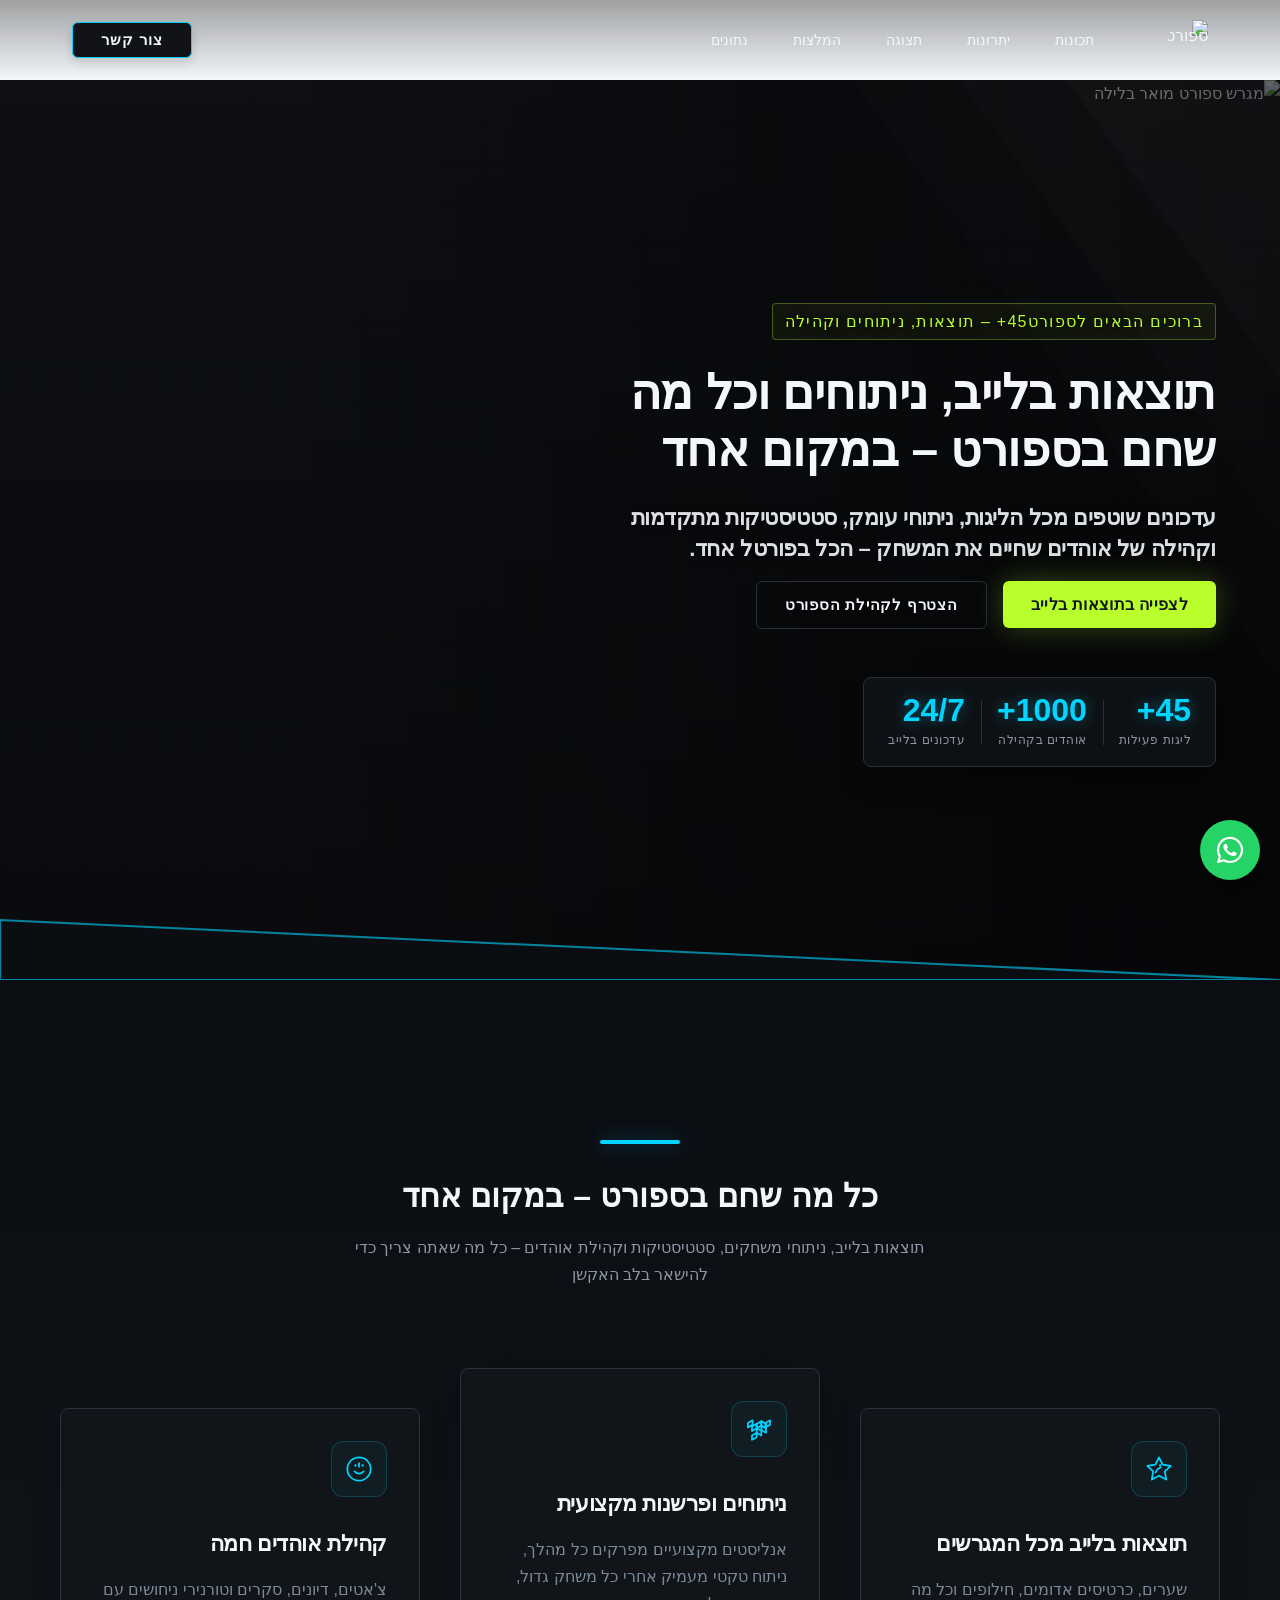
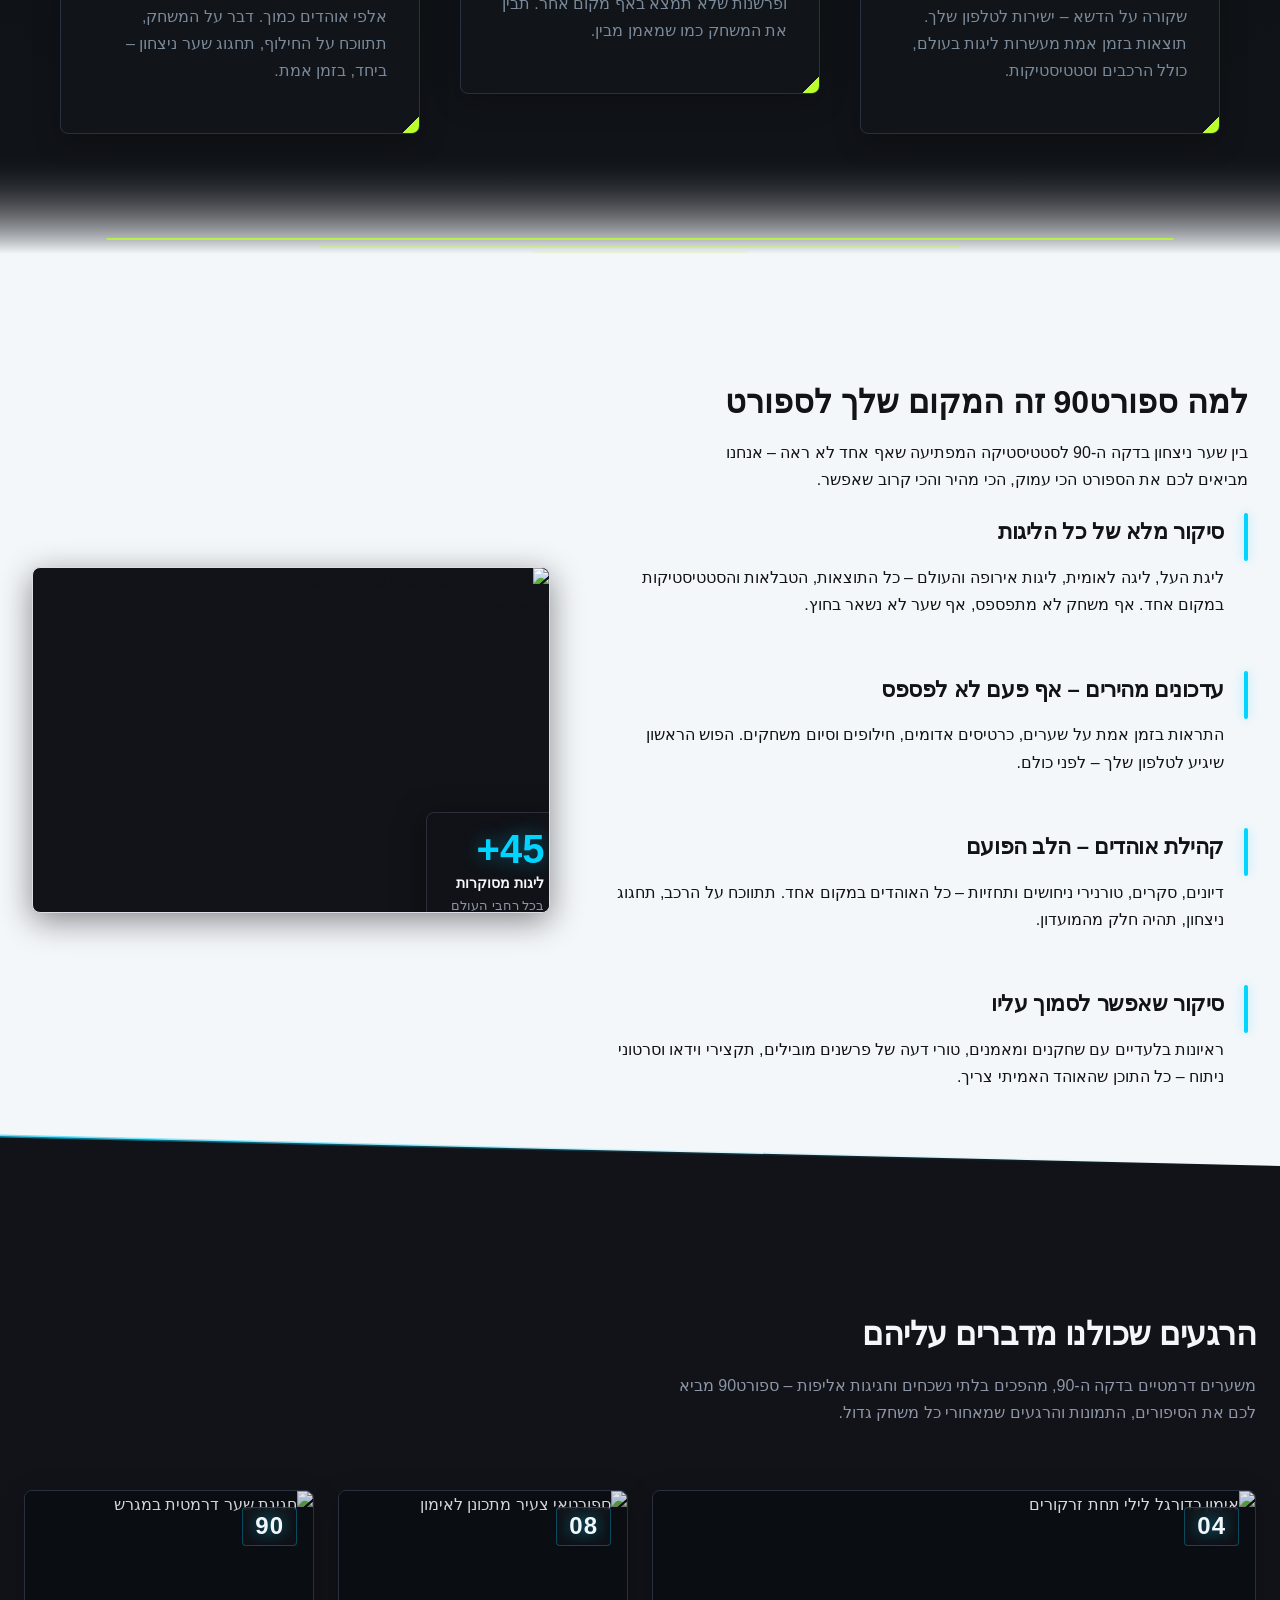
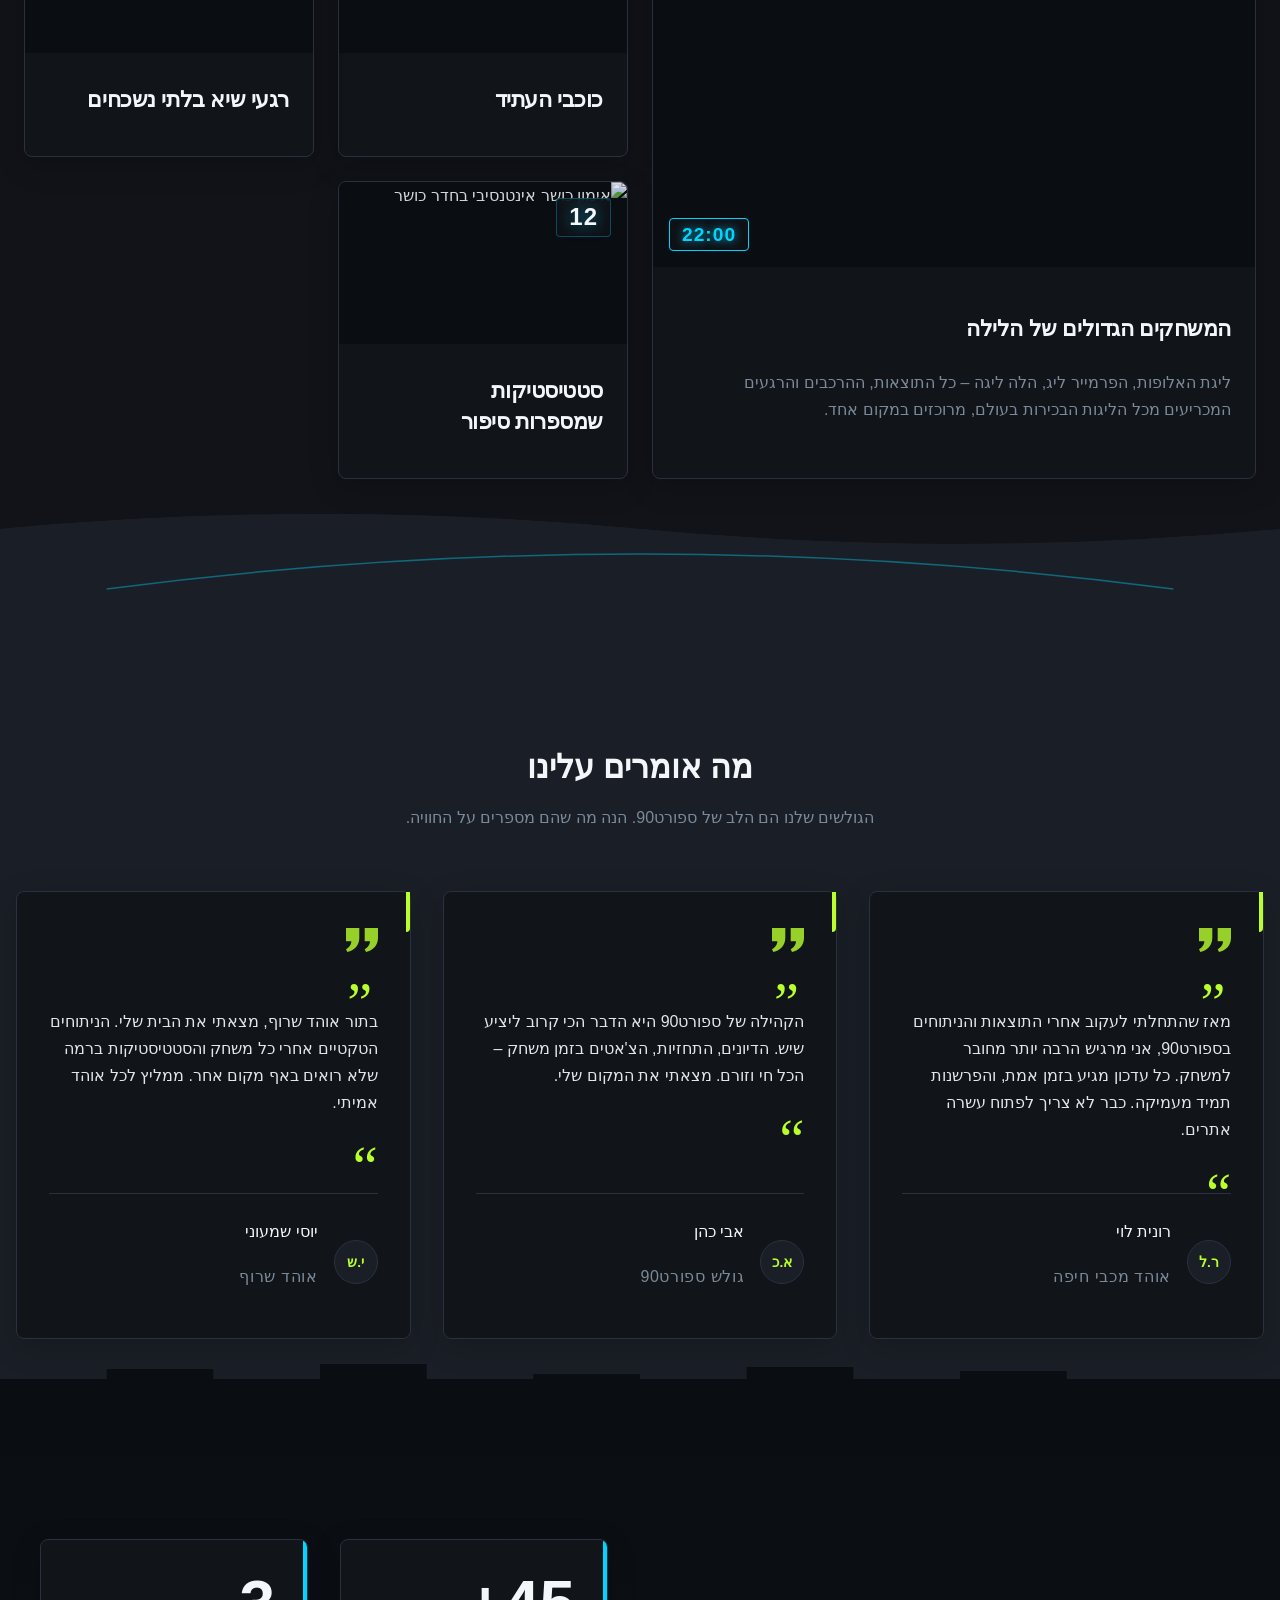
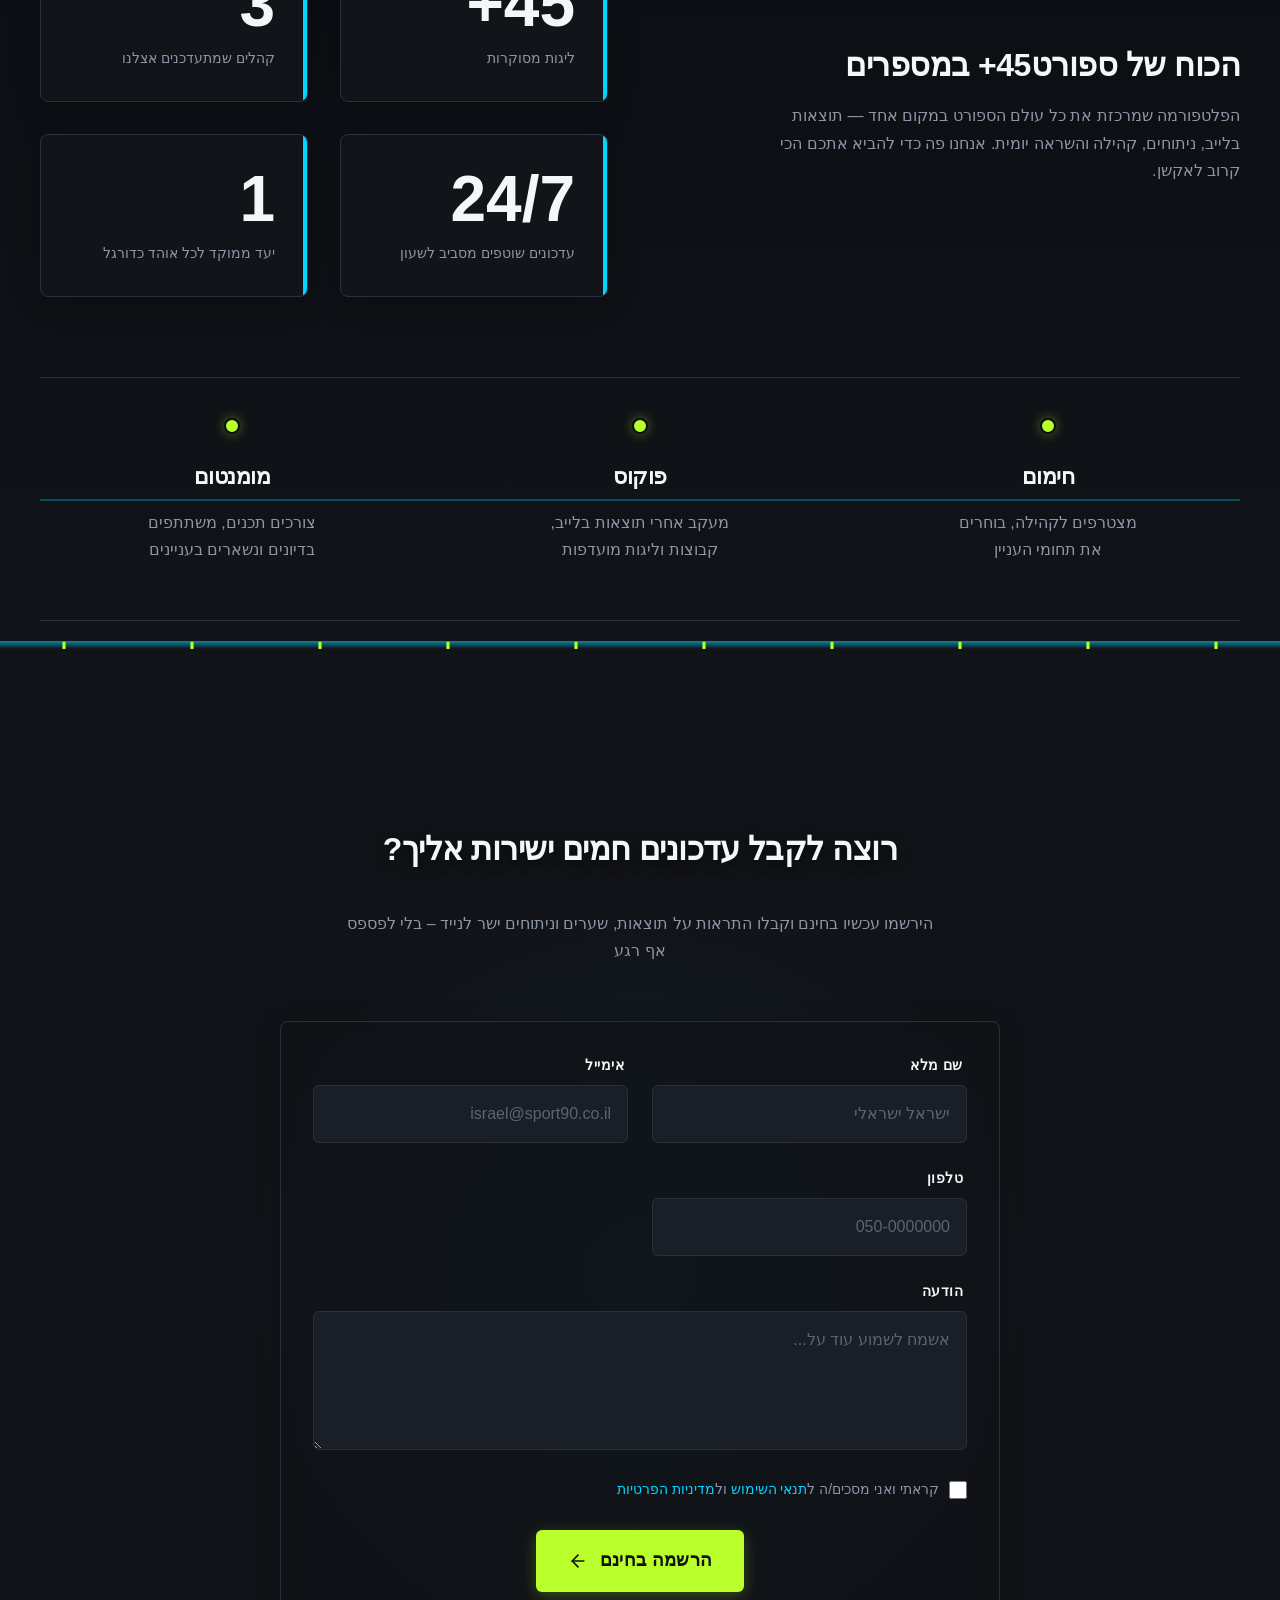
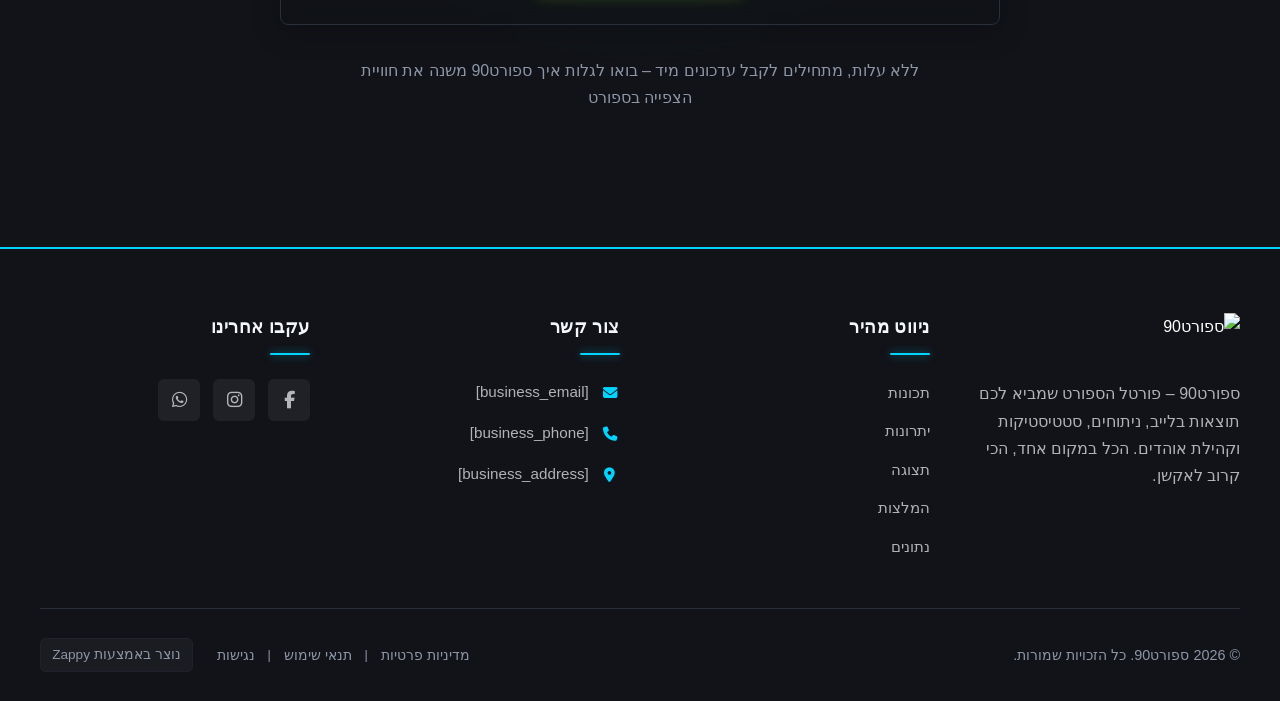
==== commit 4adab2b8: "Background sync: Progressive GitHub Sync" ====
--- a/index.html
+++ b/index.html
@@ -370,7 +370,7 @@
   <div class="nav-container">
     <div class="nav-right-group"><div class="nav-brand">
       <a href="/" class="logo-link"><img class="logo" src="/assets/site-----image-1.webp" alt="ספורט90" decoding="async" width="35" height="35"></a>
-    </div><ul class="nav-menu" id="navMenu"><li><a href="#features">תכונות</a></li><li><a href="#benefits">יתרונות</a></li><li><a href="#showcase">תצוגה</a></li><li><a href="#testimonials">המלצות</a></li><li><a href="#stats">נתונים</a></li><li class="mobile-contact-link nav-cta-mobile-item"><a href="#cta" class="nav-cta-btn">צור קשר</a></li></ul></div>
+    </div><ul class="nav-menu" id="navMenu"><li><a href="#features">תכונות</a></li><li><a href="#benefits">יתרונות</a></li><li><a href="#showcase">תצוגה</a></li><li><a href="#testimonials">המלצות</a></li><li><a href="#stats">נתונים</a></li><li class="mobile-contact-link nav-cta-mobile-item"><a href="#cta" class="nav-cta-btn">הצטרף עכשיו</a></li></ul></div>
     
     
     
@@ -876,16 +876,16 @@
     <!-- Trust Strip (Scoreboard Style) -->
     <div class="hero-trust-strip">
       <div class="trust-item">
-        <span class="trust-number">90</span>
+        <span class="trust-number">45+</span>
         <span class="trust-label">ליגות פעילות</span>
       </div>
       <div class="trust-item">
         <span class="trust-number">1000+</span>
-        <span class="trust-label">מיקוד אימון</span>
+        <span class="trust-label">אוהדים בקהילה</span>
       </div>
       <div class="trust-item">
-        <span class="trust-number">U18</span>
-        <span class="trust-label">תמיכת נוער</span>
+        <span class="trust-number">24/7</span>
+        <span class="trust-label">עדכונים בלייב</span>
       </div>
     </div>
   </div>
@@ -1029,9 +1029,9 @@
         
         <!-- Stat Tile overlapping bottom-start corner -->
         <div class="stat-tile">
-          <span class="stat-number">90</span>
-          <span class="stat-label">דקות של מומנטום</span>
-          <span class="stat-sub">מוכנות למשחק</span>
+          <span class="stat-number">45+</span>
+          <span class="stat-label">ליגות מסוקרות</span>
+          <span class="stat-sub">בכל רחבי העולם</span>
         </div>
       </div>
     </div>
@@ -1085,7 +1085,7 @@
                     <div class="tile-label tile-label--score">08</div>
                 </div>
                 <div class="showcase-tile-content">
-                    <h3 class="tile-title">שיחות היום בספורט</h3>
+                    <h3 class="tile-title">כוכבי העתיד</h3>
                 </div>
             </div>
 
@@ -1097,7 +1097,7 @@
                     <div class="tile-label tile-label--score">90</div>
                 </div>
                 <div class="showcase-tile-content">
-                    <h3 class="tile-title">הרגע הוויראלי של המחזור</h3>
+                    <h3 class="tile-title">רגעי שיא בלתי נשכחים</h3>
                 </div>
             </div>
 
@@ -1109,7 +1109,7 @@
                     <div class="tile-label tile-label--score">12</div>
                 </div>
                 <div class="showcase-tile-content">
-                    <h3 class="tile-title">מאחורי הקלעים – הצצה לחדר ההלבשה</h3>
+                    <h3 class="tile-title">סטטיסטיקות שמספרות סיפור</h3>
                 </div>
             </div>
         </div>
@@ -1216,13 +1216,13 @@
     <div class="stats-main-grid">
       <!-- Text Block (Right in RTL) -->
       <div class="stats-text-block">
-        <h2>הכוח של ספורט90 במספרים</h2>
+        <h2>הכוח של ספורט45+ במספרים</h2>
         <p>הפלטפורמה שמרכזת את כל עולם הספורט במקום אחד — תוצאות בלייב, ניתוחים, קהילה והשראה יומית. אנחנו פה כדי להביא אתכם הכי קרוב לאקשן.</p>
       </div>
       <!-- Stat Grid (Left in RTL) -->
       <div class="stats-grid">
         <div class="stat-card">
-          <span class="stat-number">90</span>
+          <span class="stat-number">45+</span>
           <span class="stat-label">ליגות מסוקרות</span>
         </div>
         <div class="stat-card">
@@ -1309,8 +1309,8 @@
   <div class="index-cta-section__container">
     <!-- Heading Block -->
     <div class="index-cta-section__header">
-      <h2 class="index-cta-section__title">מוכנים לחוויית ספורט90?</h2>
-      <p class="index-cta-section__subtitle">השאירו פרטים ואנחנו נחזור אליכם במהירות עם ייעוץ ממוקד – בואו להפוך את התשוקה שלכם לספורט לחוויה חדה ומדויקת</p>
+      <h2 class="index-cta-section__title">רוצה לקבל עדכונים חמים ישירות אליך?</h2>
+      <p class="index-cta-section__subtitle">הירשמו עכשיו בחינם וקבלו התראות על תוצאות, שערים וניתוחים ישר לנייד – בלי לפספס אף רגע</p>
     </div>
 
     <!-- Contact Form -->
@@ -1351,7 +1351,7 @@
 
       <!-- Submit Button -->
       <button type="submit" class="btn-primary index-cta-section__submit">
-        <span>שלחו לי פרטים</span>
+        <span>הרשמה בחינם</span>
         <svg data-element-type="icon" data-icon-type="svg" width="20" height="20" viewBox="0 0 24 24" fill="none" stroke="currentColor" stroke-width="2" stroke-linecap="round" stroke-linejoin="round">
           <line x1="5" y1="12" x2="19" y2="12"></line>
           <polyline points="12 5 19 12 12 19"></polyline>
@@ -1361,7 +1361,7 @@
 
     <!-- Secondary Reassurance CTA -->
     <p class="index-cta-section__reassurance">
-      מענה מהיר, שיחת היכרות ראשונה ממוקדת – בואו לגלות איך ספורט90 יכולה לקחת אתכם צעד קדימה
+      ללא עלות, מתחילים לקבל עדכונים מיד – בואו לגלות איך ספורט90 משנה את חוויית הצפייה בספורט
     </p>
   </div>
 </section>
@@ -1373,7 +1373,7 @@
       <!-- Company Info -->
       <div class="footer-col footer-company-col">
         <img src="/assets/90-general-logo.webp" alt="ספורט90" class="logo" decoding="async" width="35" height="35">
-        <p class="company-blurb">ספורט90 מביאה את האנרגיה של המגרש לכל אימון. ציוד, ביגוד והנעלה ממיטב המותגים, עם דגש על איכות, ביצועים ועיצוב שלא מתפשר.</p>
+        <p class="company-blurb">ספורט90 – פורטל הספורט שמביא לכם תוצאות בלייב, ניתוחים, סטטיסטיקות וקהילת אוהדים. הכל במקום אחד, הכי קרוב לאקשן.</p>
       </div>
 
       <!-- Quick Links -->
@@ -1406,14 +1406,7 @@
       </div>
 
       <!-- Business Hours -->
-      <div class="footer-col footer-hours-col">
-        <h4>שעות פעילות</h4>
-        <ul class="footer-hours">
-          <li><a href="/"><span class="hours-day">ימים א'–ה'</span> <span class="hours-time">09:00–18:00</span></a></li>
-          <li><a href="/"><span class="hours-day">יום ו'</span> <span class="hours-time">09:00–13:00</span></a></li>
-          <li><a href="/"><span class="hours-day">שבת</span> <span class="hours-time">סגור</span></a></li>
-        </ul>
-      </div>
+      
 
       <!-- Social Media -->
       <div class="footer-col footer-social-col">
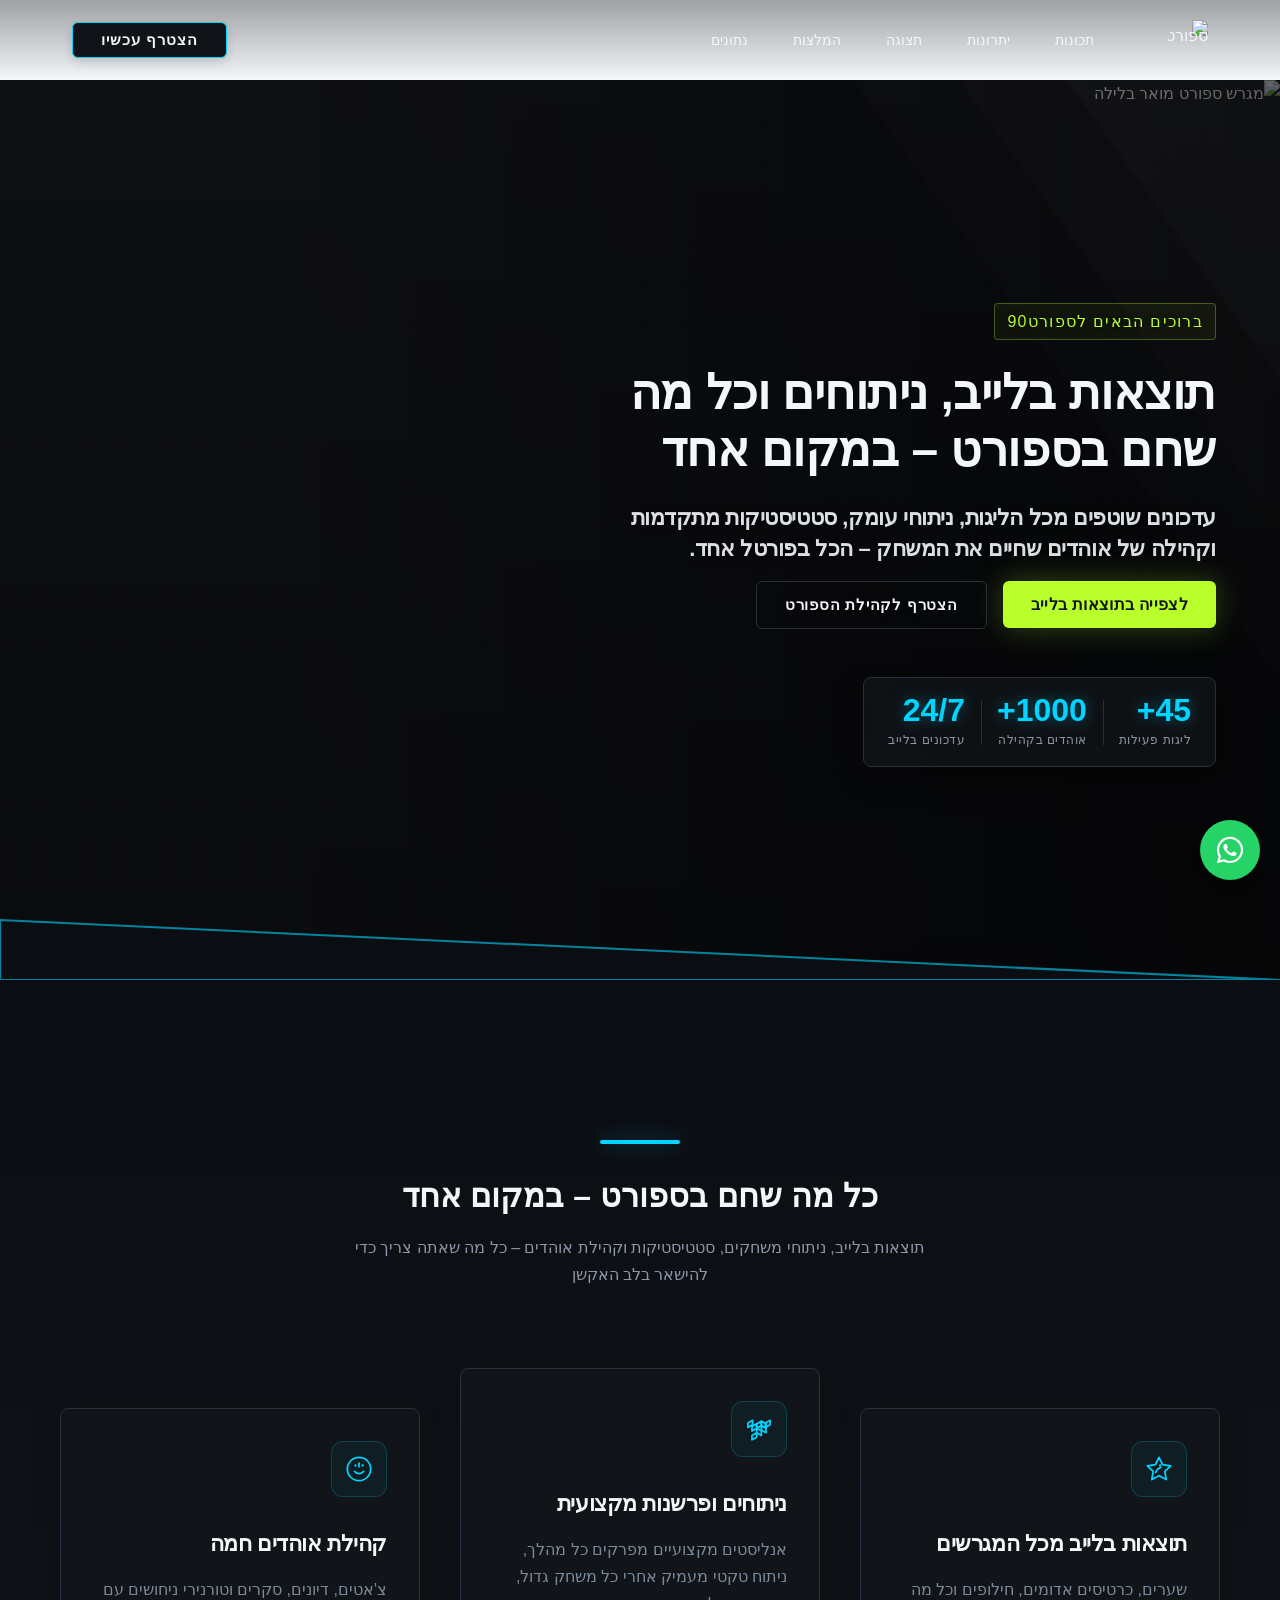
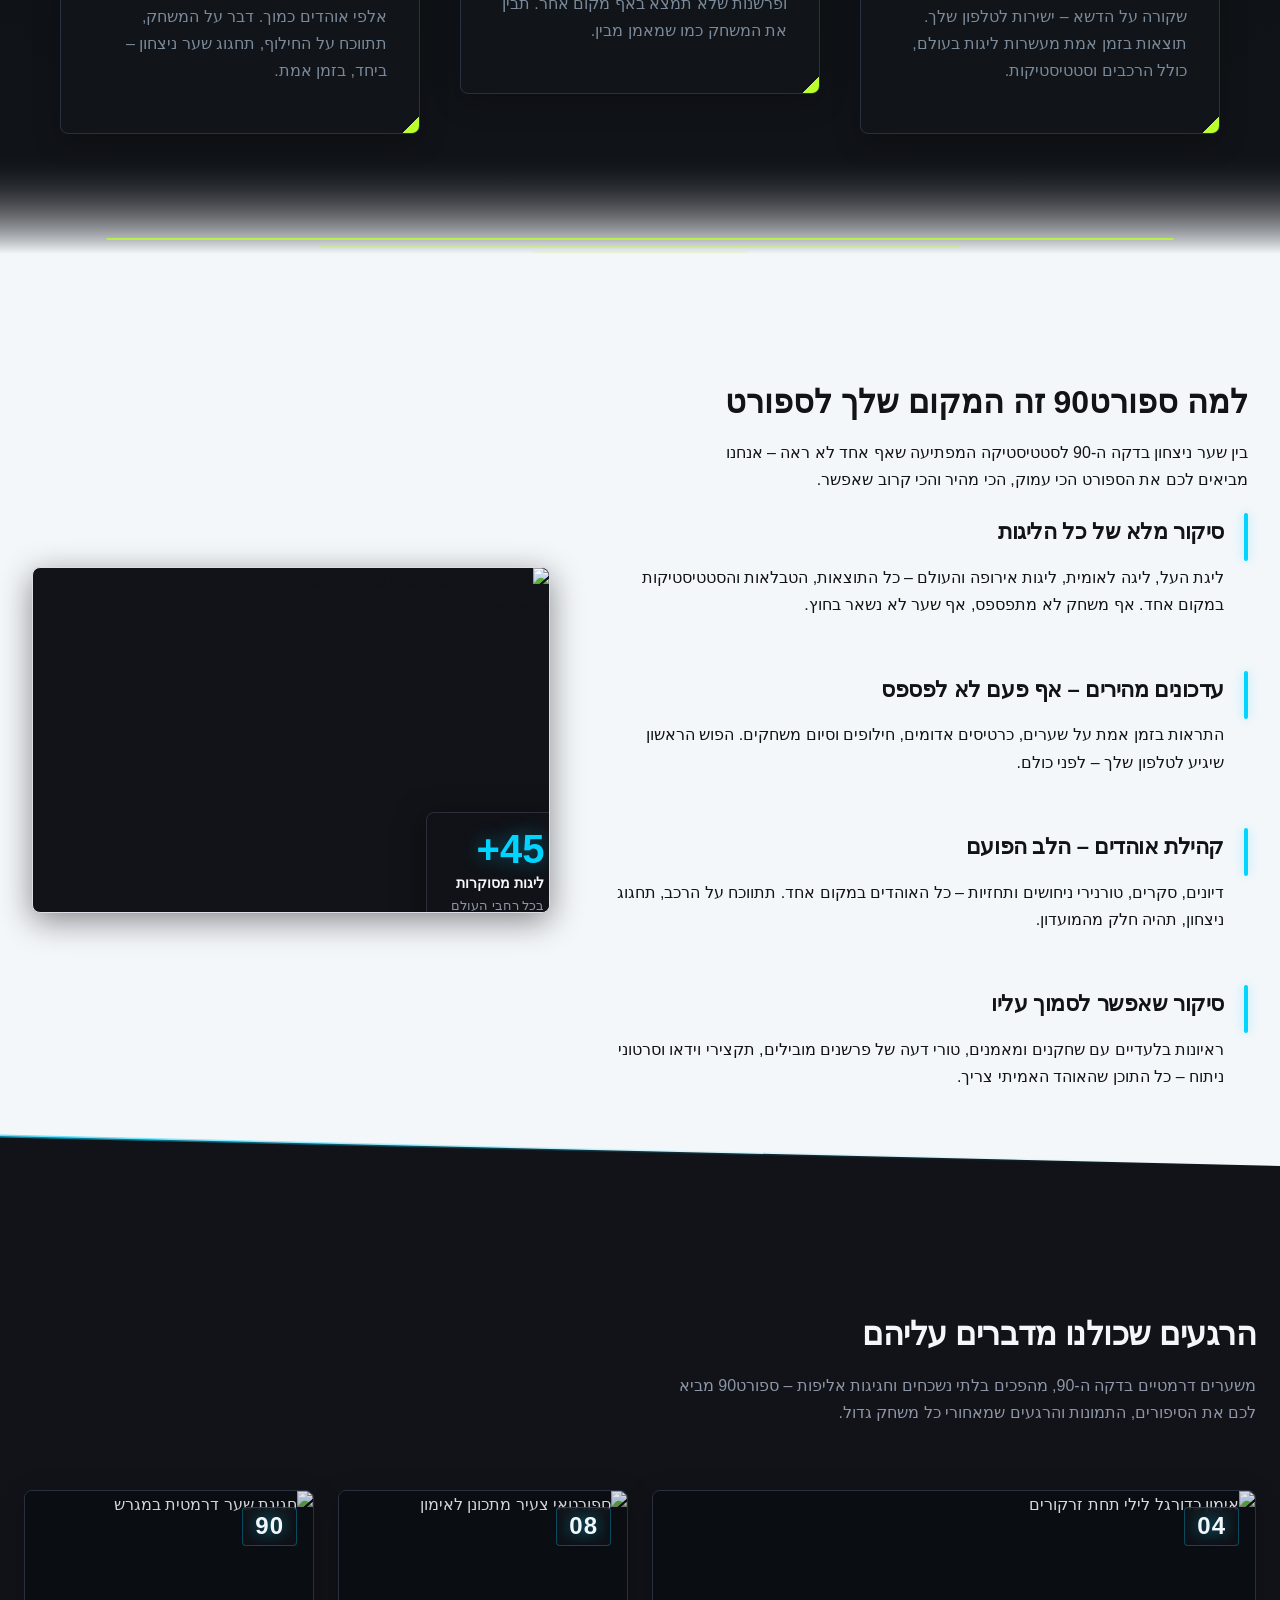
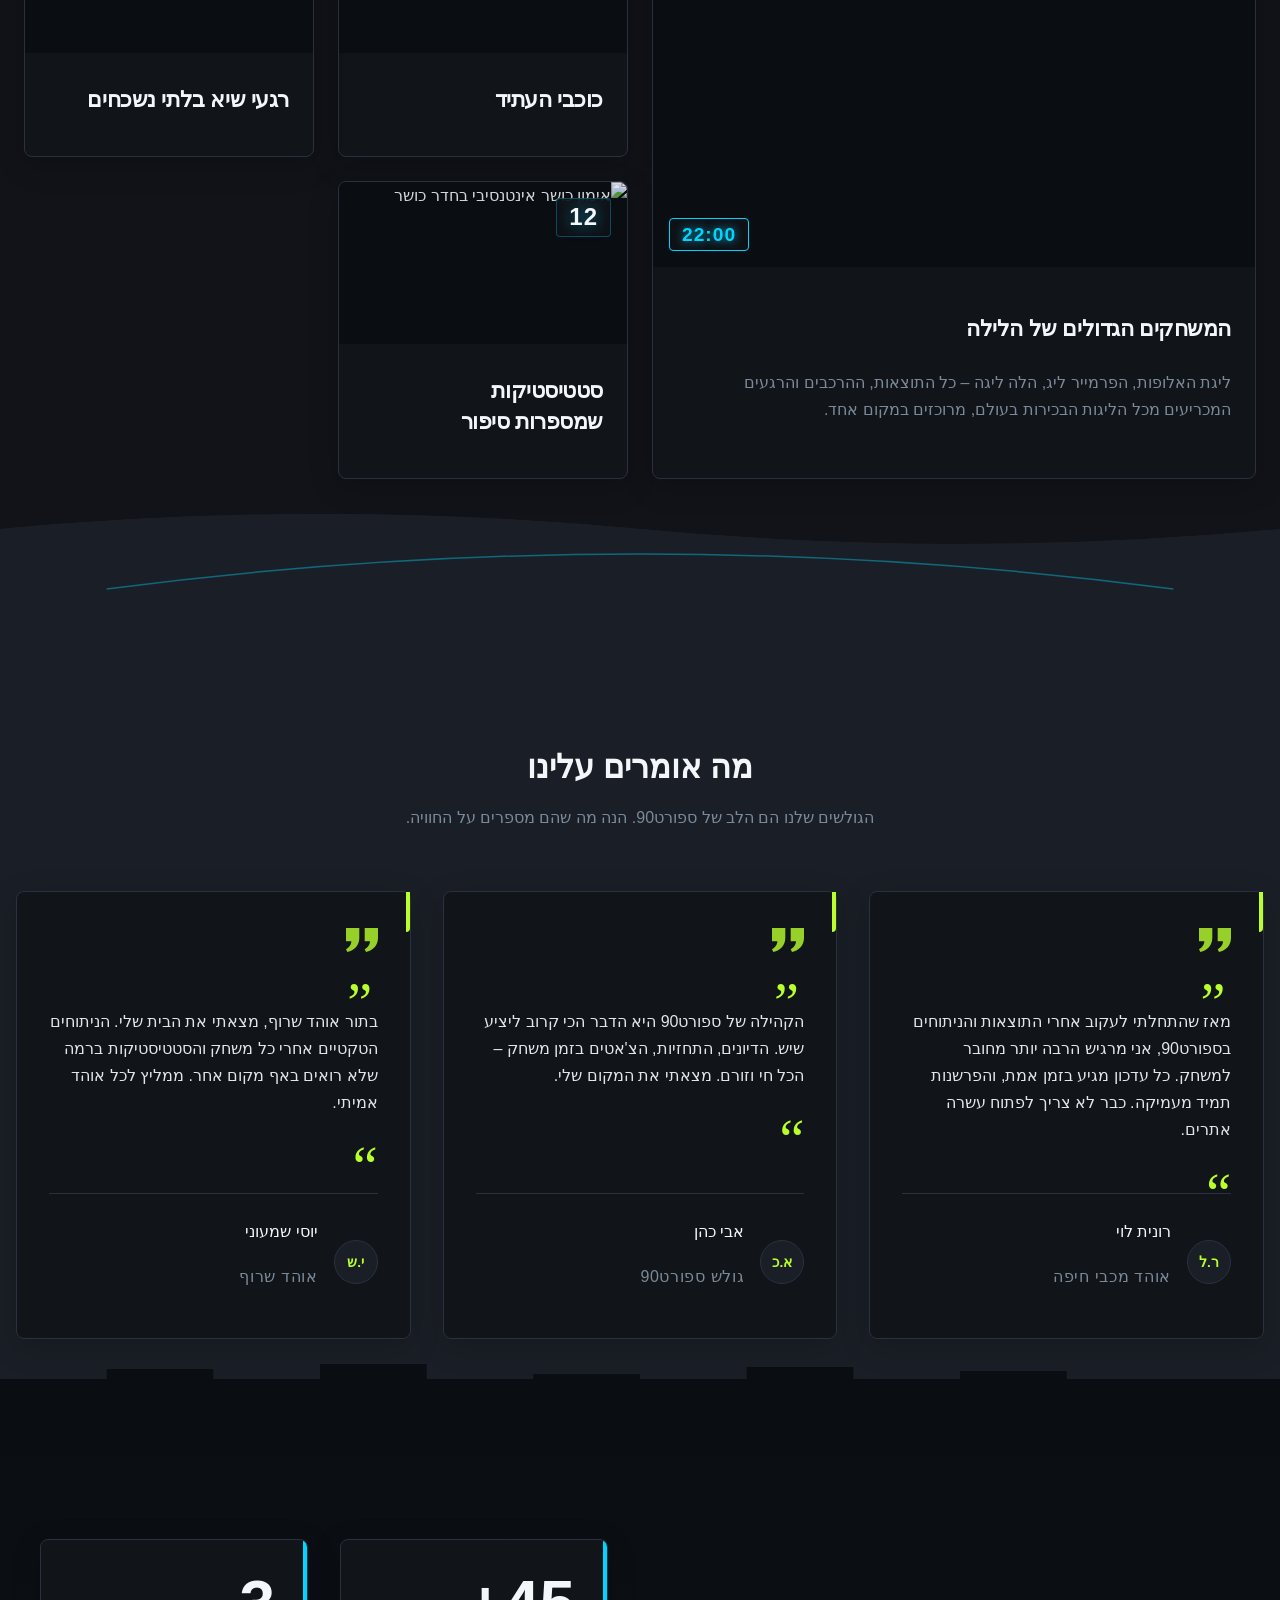
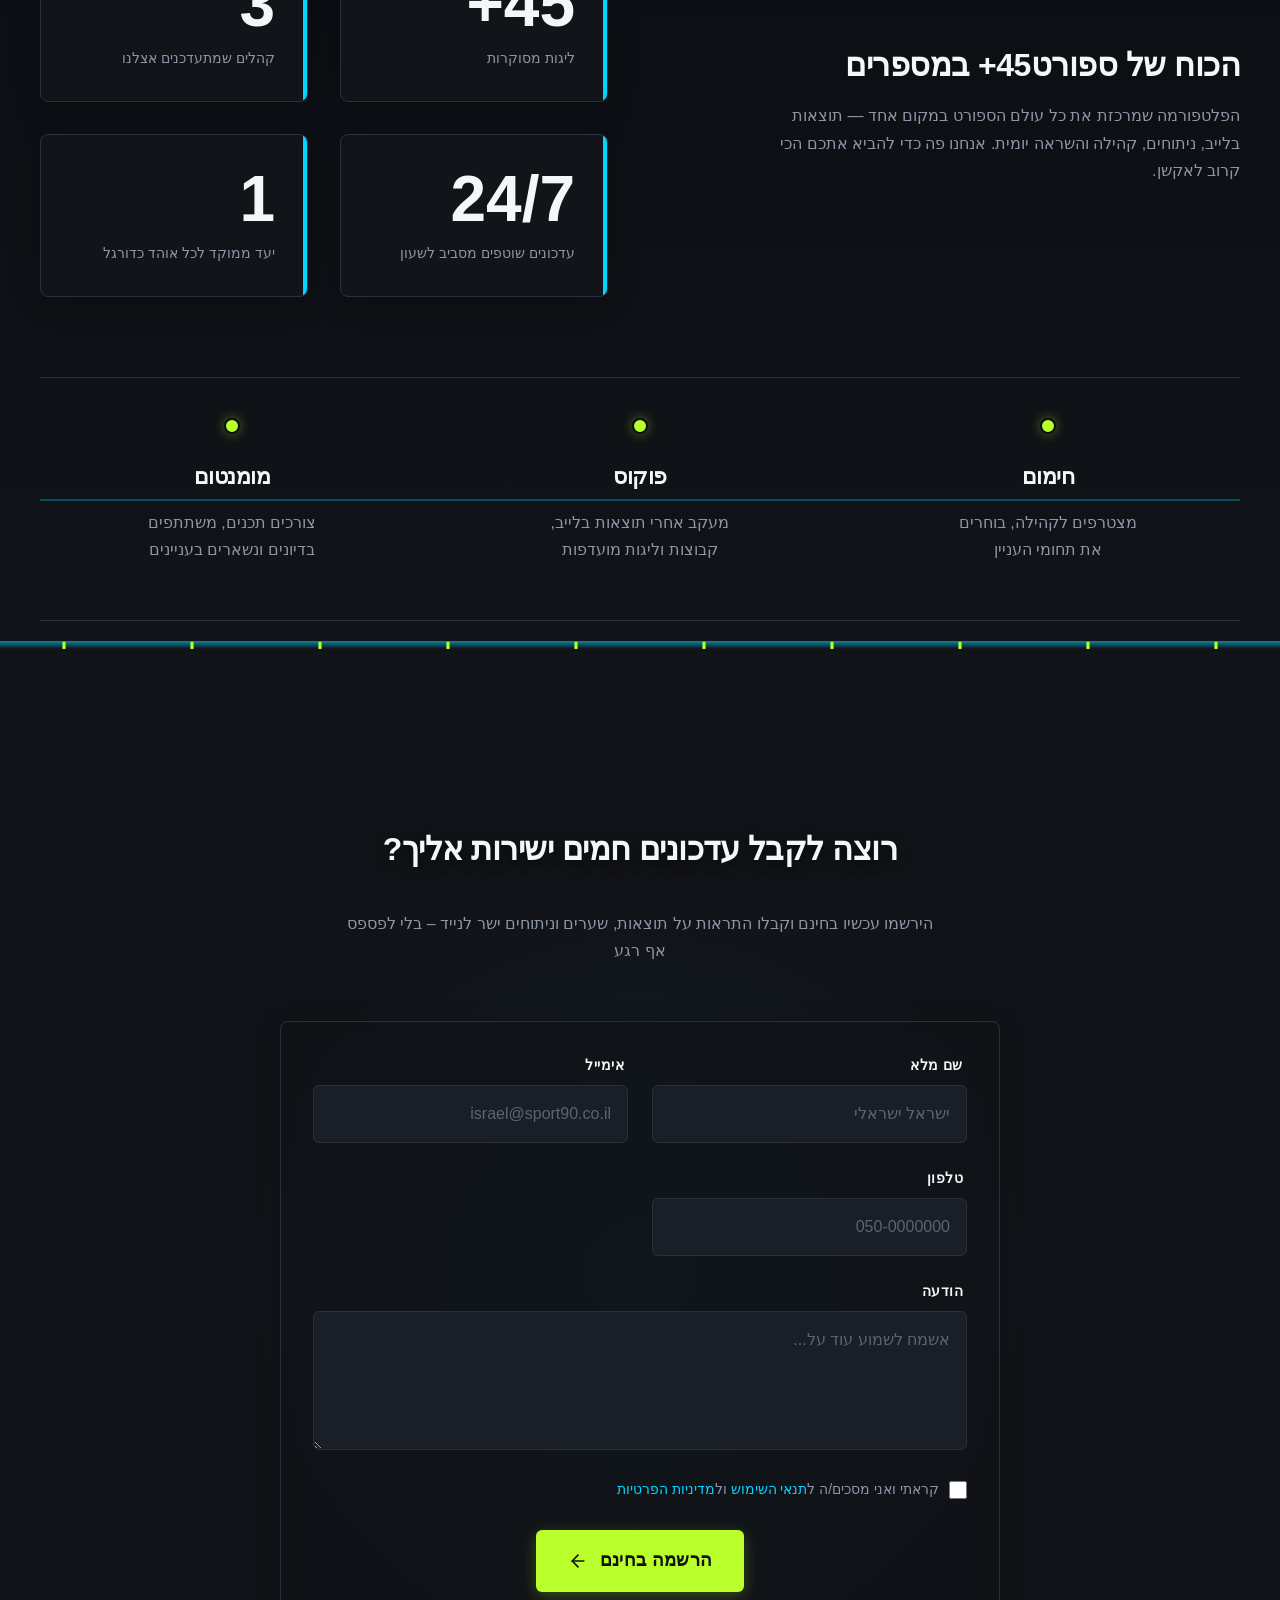
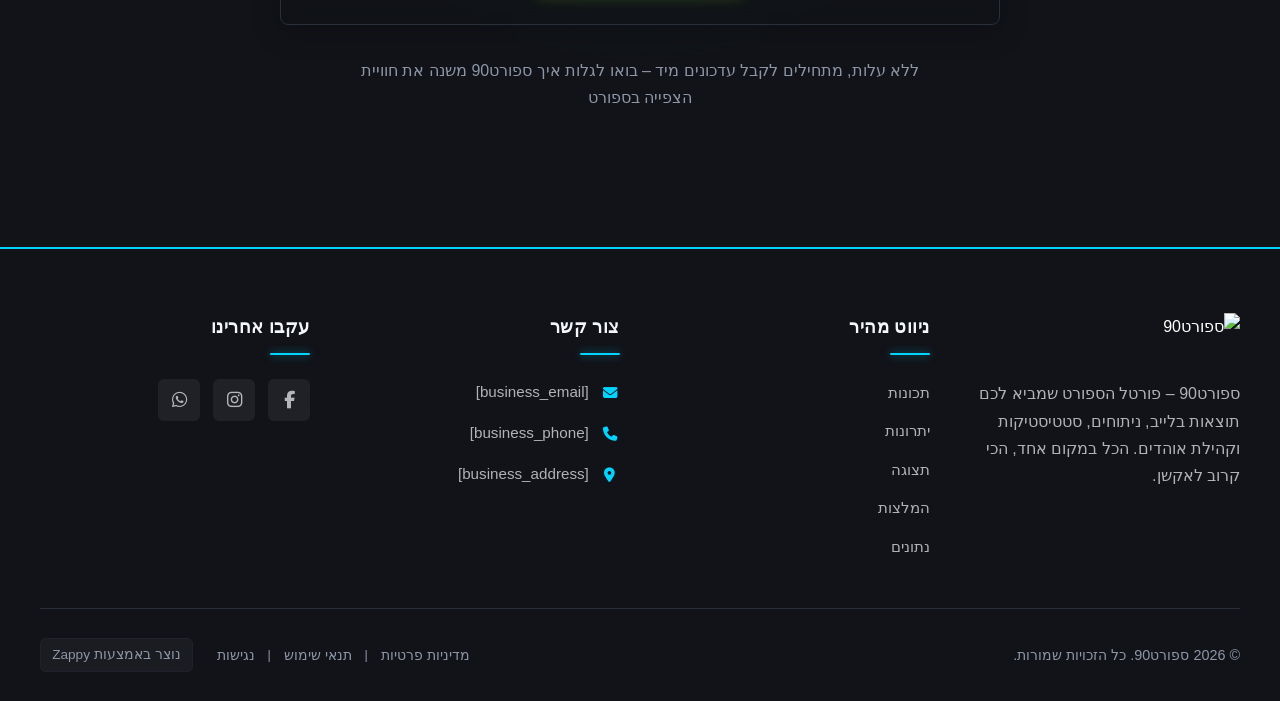
==== commit e649c44b: "Background sync: Progressive GitHub Sync" ====
--- a/index.html
+++ b/index.html
@@ -375,7 +375,7 @@
     
     
     <div class="nav-cta-container">
-      <a href="#cta" class="nav-cta-btn">צור קשר</a>
+      <a href="#cta" class="nav-cta-btn">הצטרף עכשיו</a>
     </div>
   </div>
 </nav>
@@ -859,7 +859,7 @@
   <!-- Content Overlay Group -->
   <div class="hero-content-group">
     <!-- Eyebrow -->
-    <p class="hero-eyebrow">ברוכים הבאים לספורט45+ – תוצאות, ניתוחים וקהילה</p>
+    <p class="hero-eyebrow">ברוכים הבאים לספורט90</p>
 
     <!-- Main Headline H1 -->
     <h1 class="hero-headline">תוצאות בלייב, ניתוחים וכל מה שחם בספורט – במקום אחד</h1>
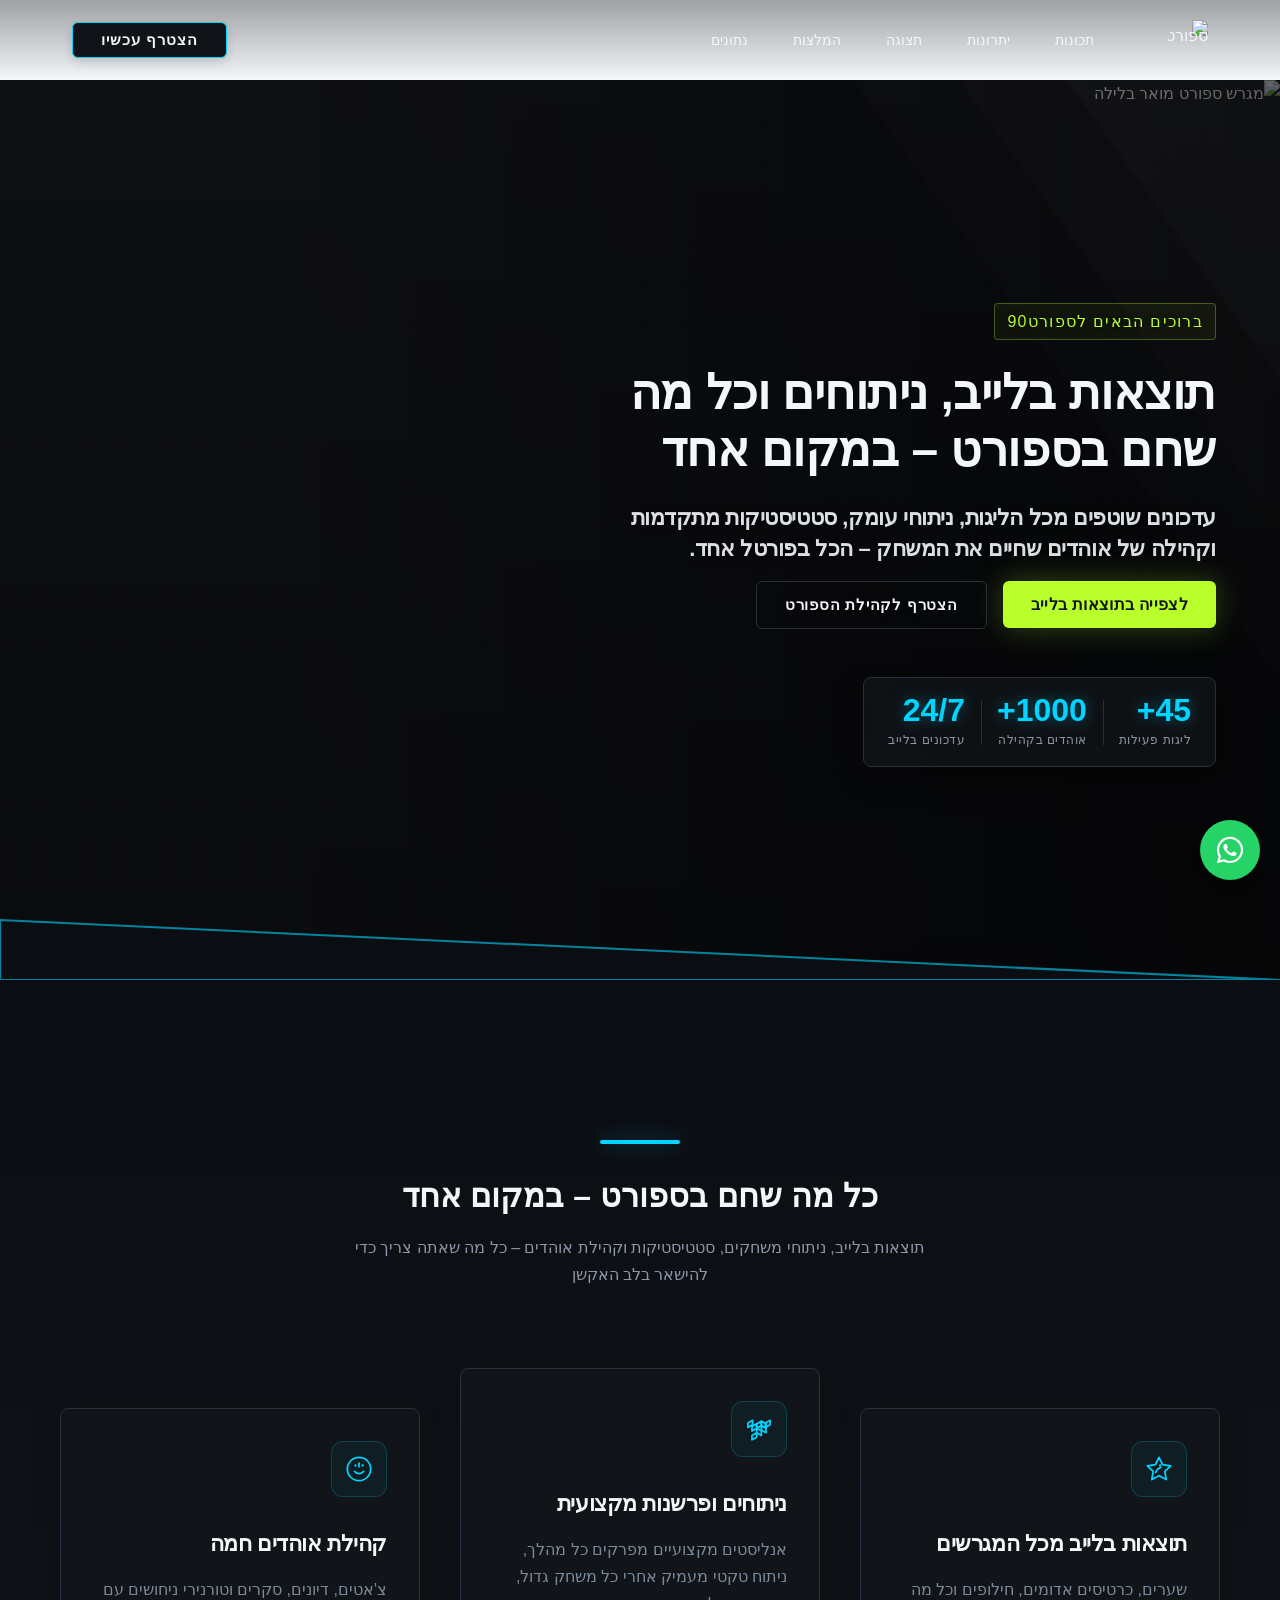
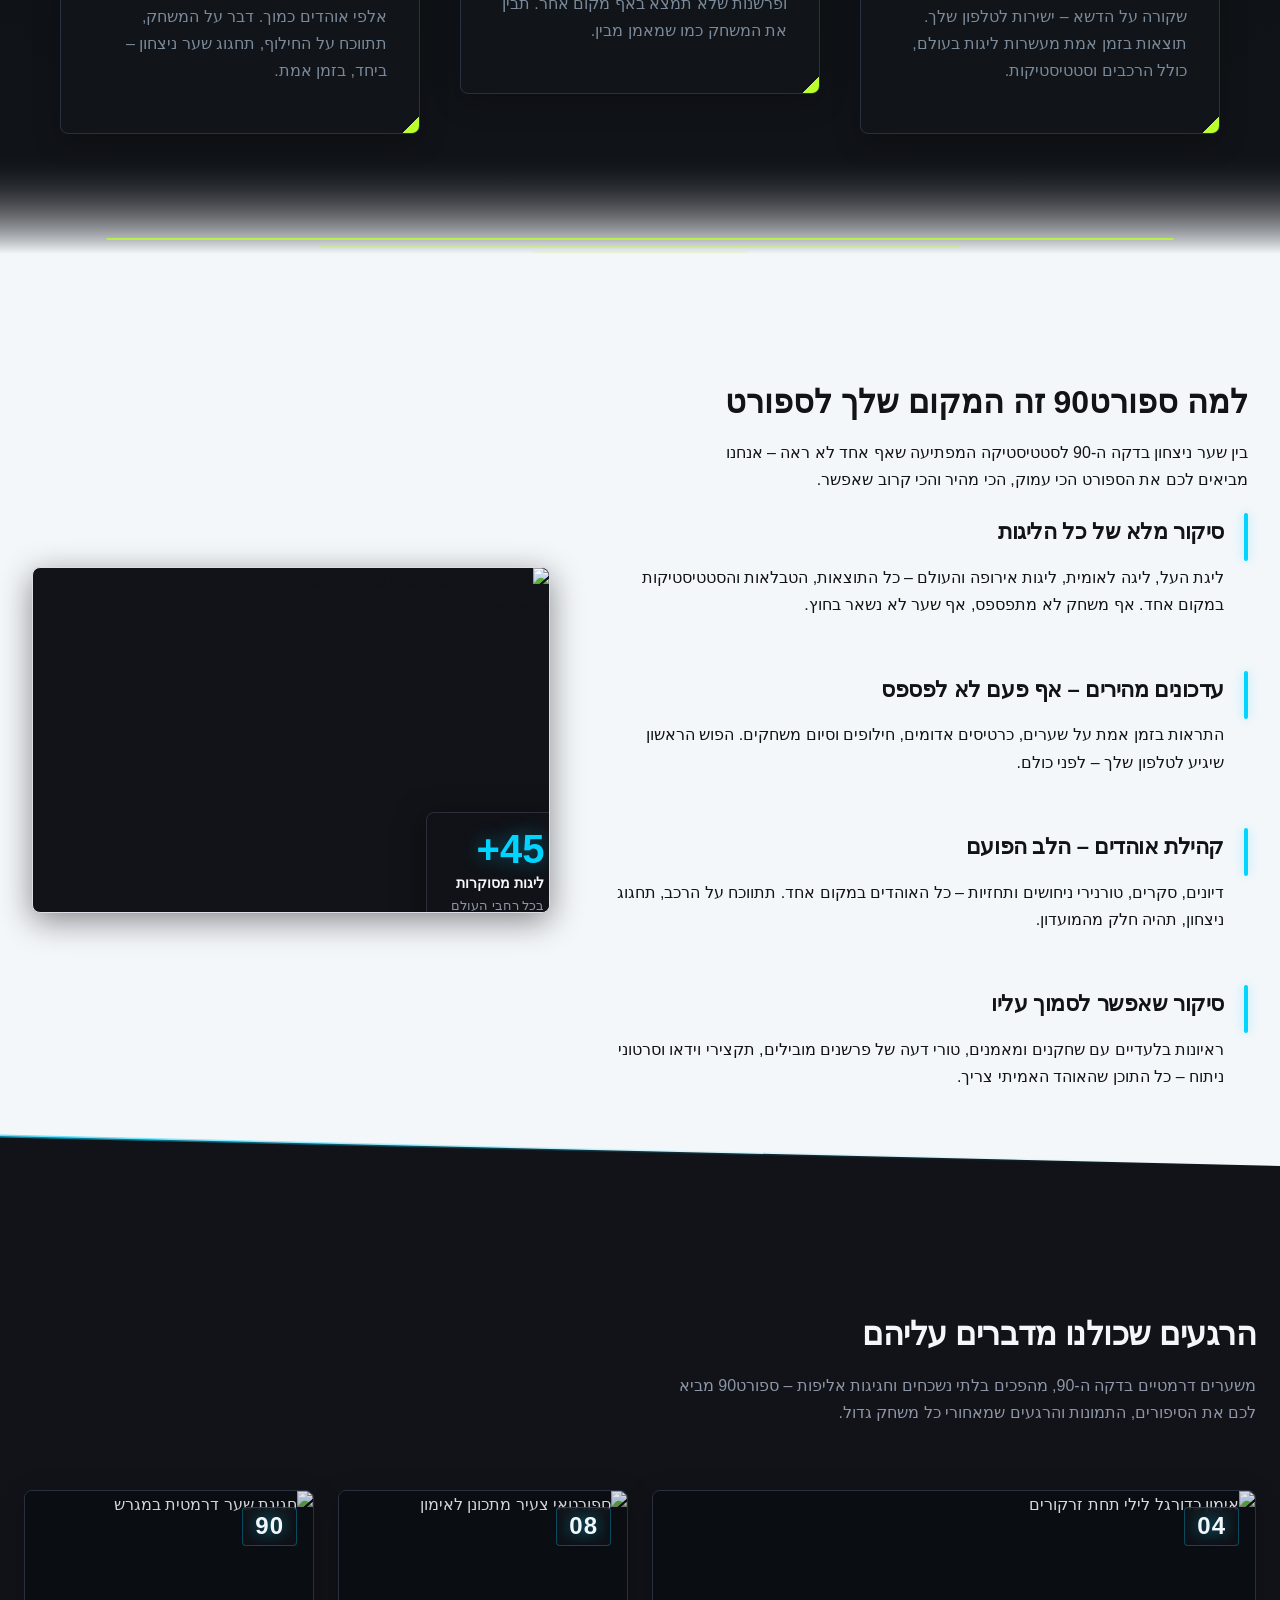
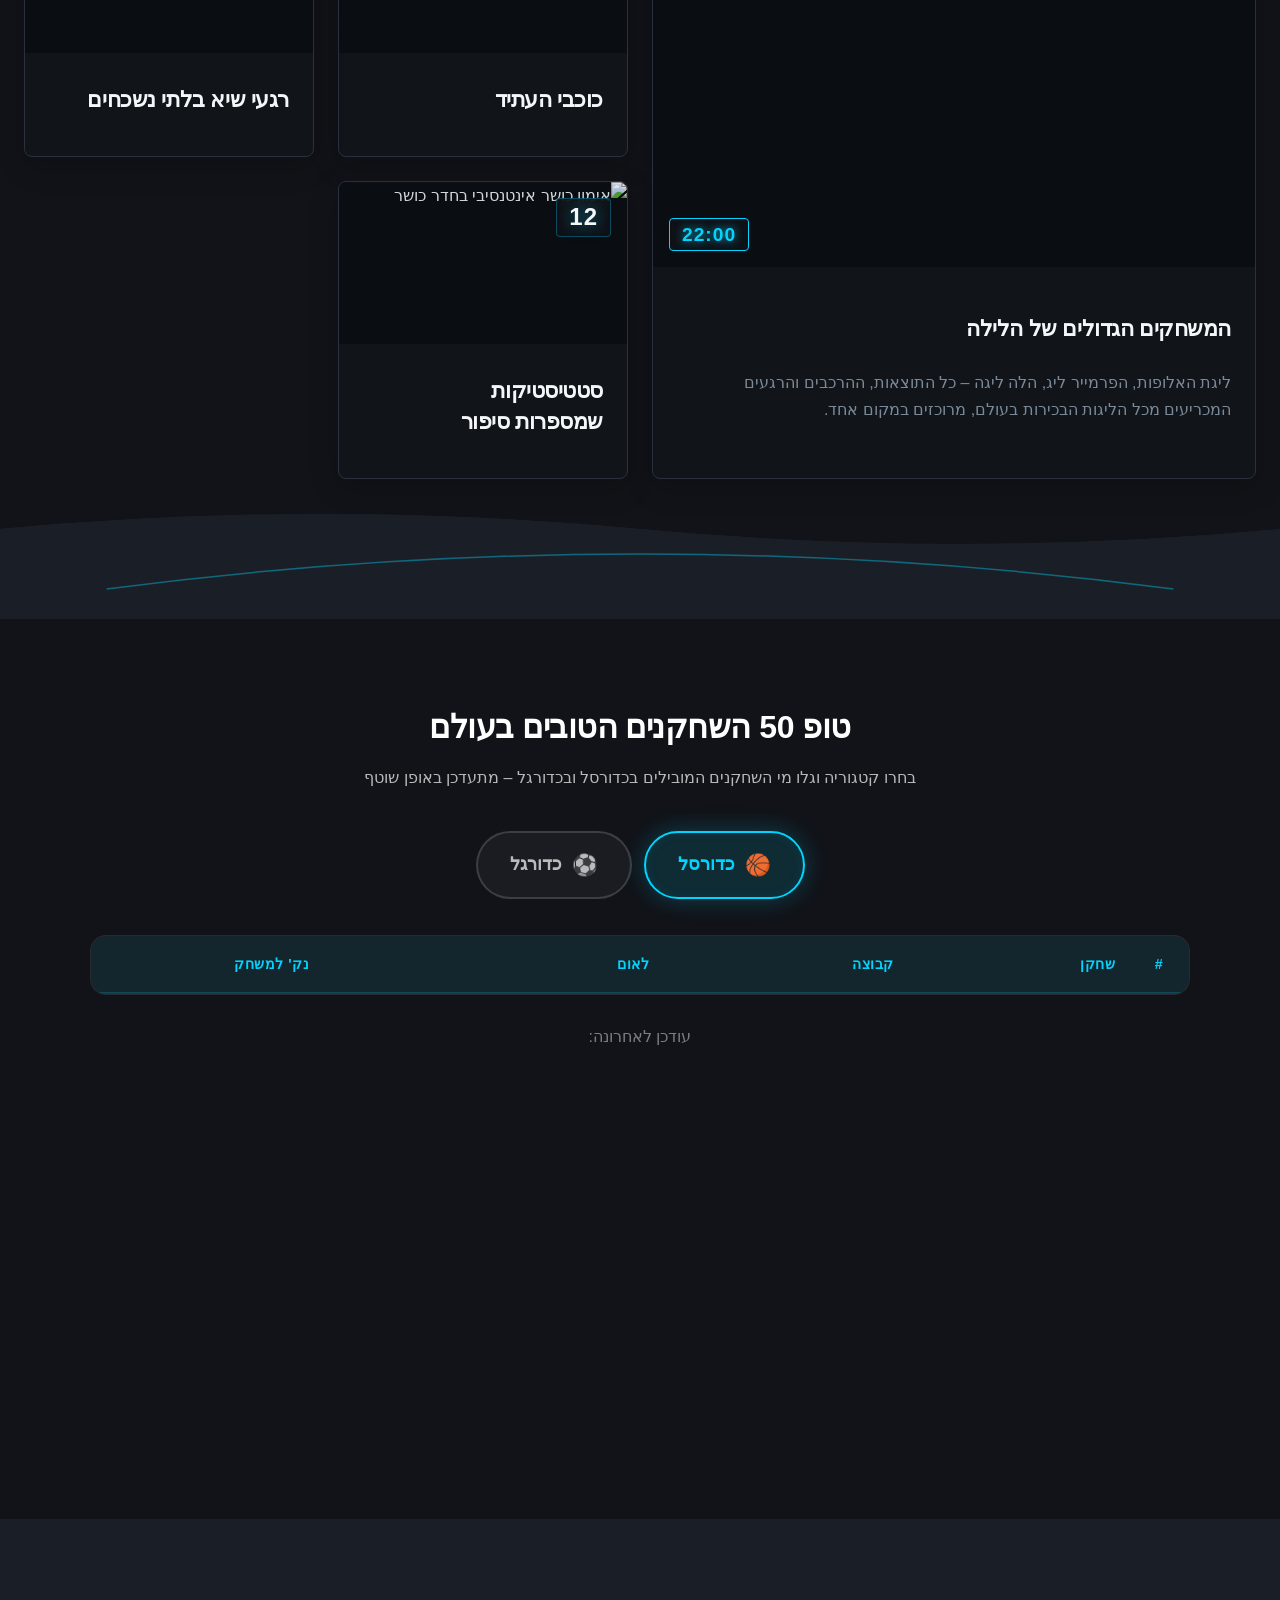
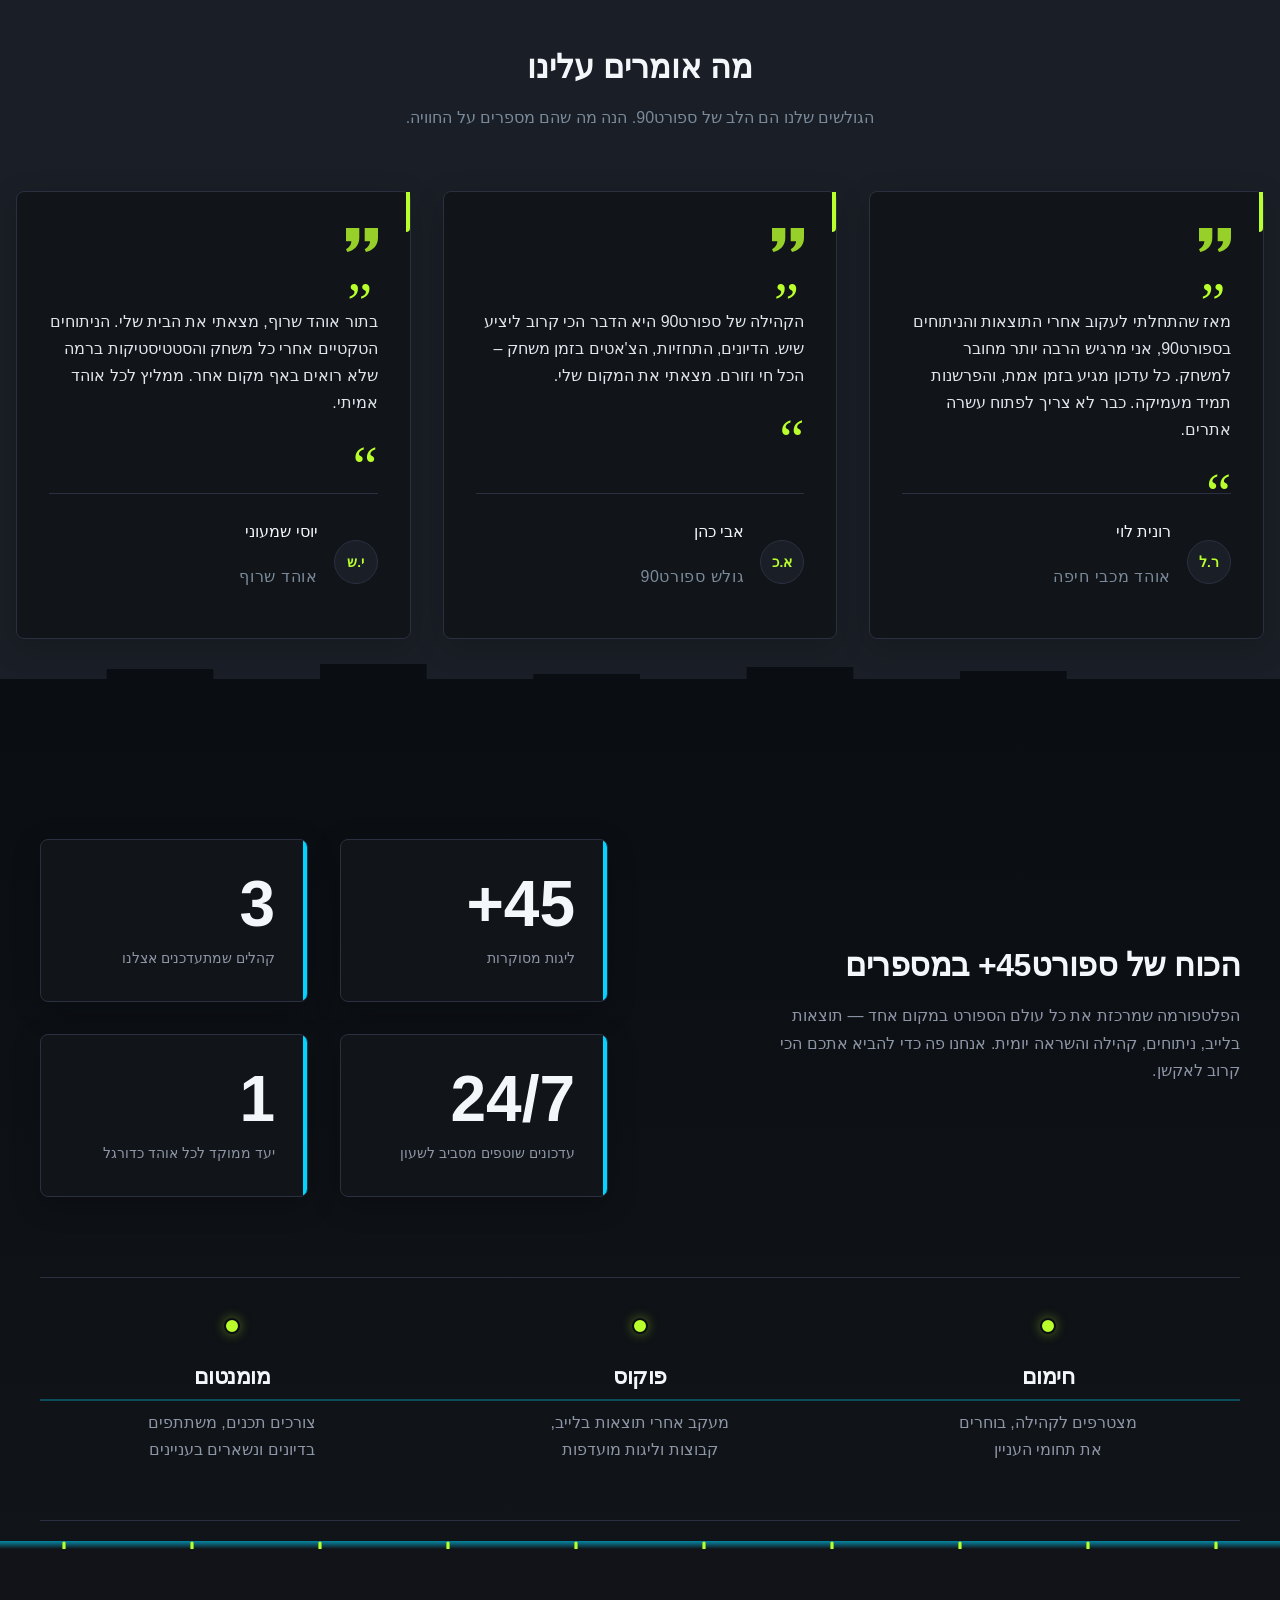
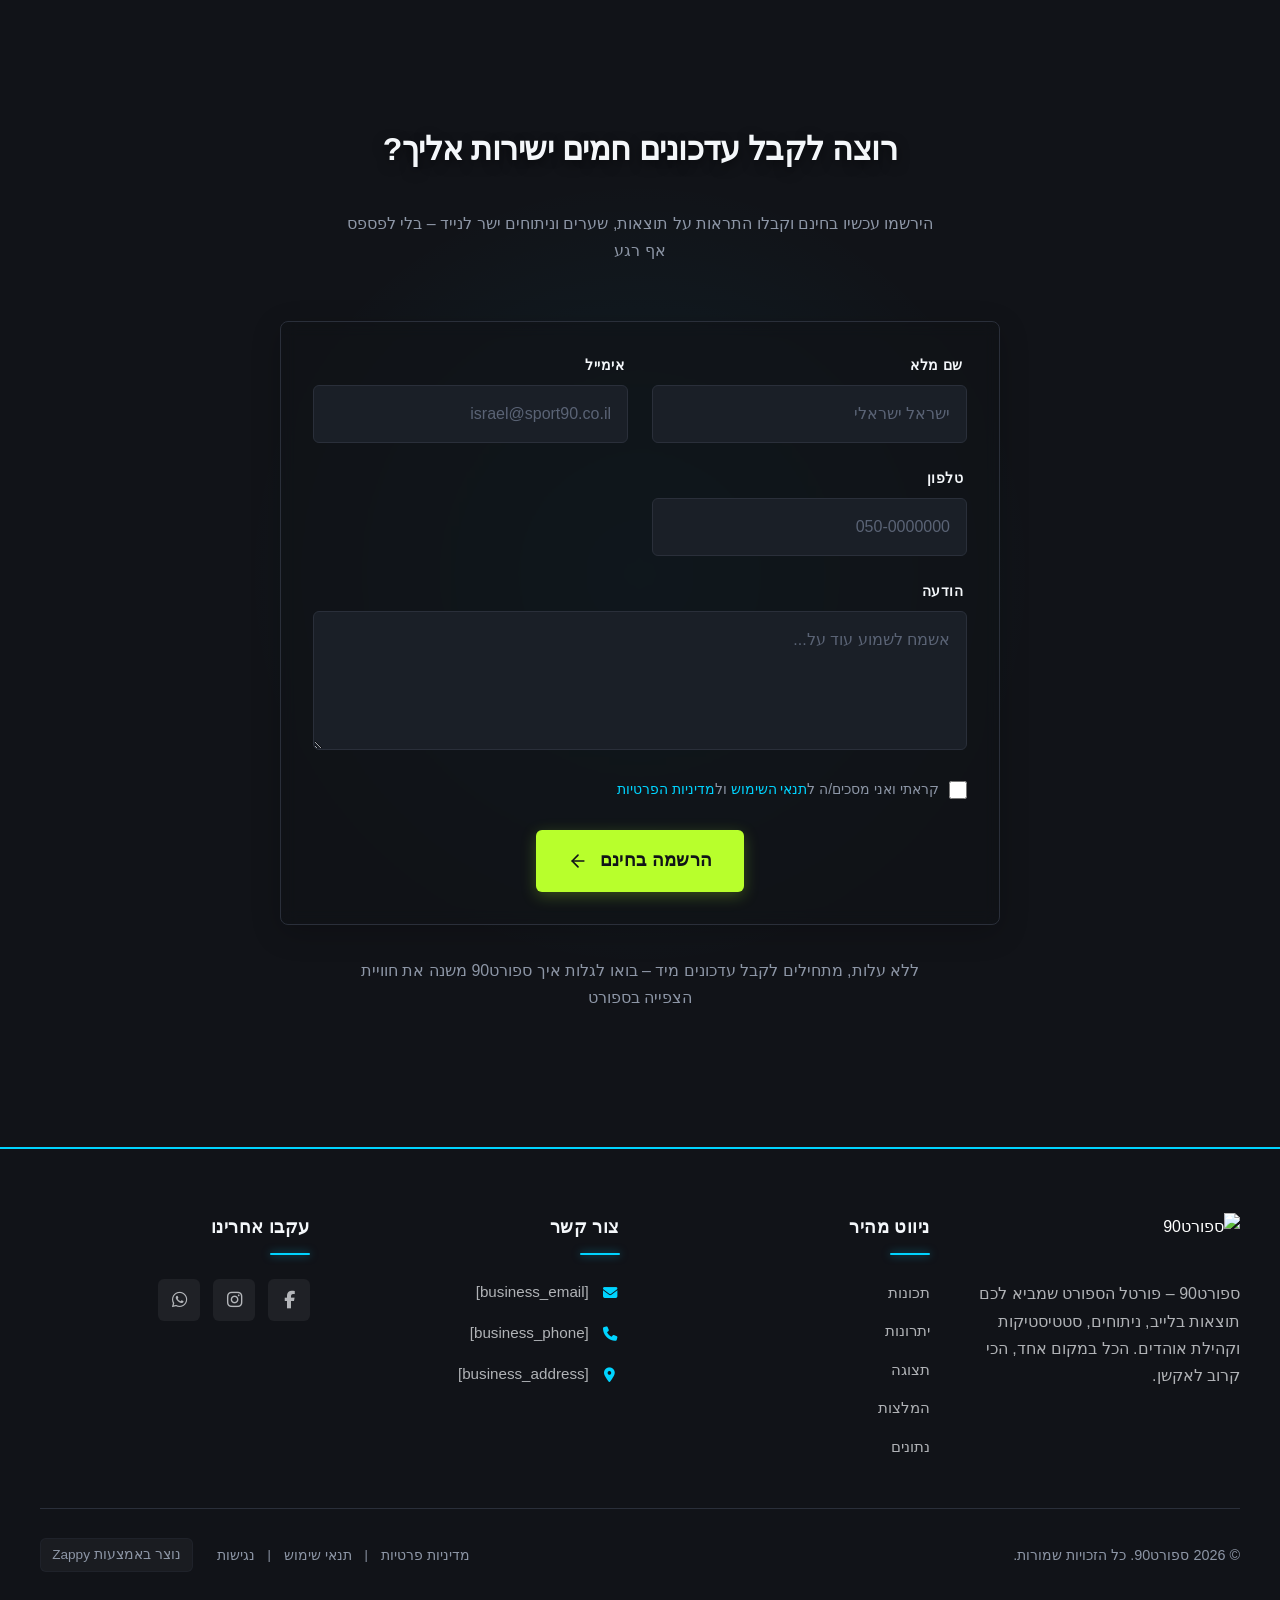
==== commit e67df219: "Background sync: Progressive GitHub Sync" ====
--- a/index.html
+++ b/index.html
@@ -1135,6 +1135,70 @@
     </div>
 </section>
 
+<section class="top50-section" dir="rtl" aria-labelledby="top50-title">
+  <div class="top50-container">
+    <header class="top50-header">
+      <h2 id="top50-title" class="top50-title">טופ 50 השחקנים הטובים בעולם</h2>
+      <p class="top50-subtitle">בחרו קטגוריה וגלו מי השחקנים המובילים בכדורסל ובכדורגל – מתעדכן באופן שוטף</p>
+    </header>
+
+    <div class="top50-tabs" role="tablist" aria-label="קטגוריות ספורט">
+      <button class="top50-tab active" role="tab" aria-selected="true" aria-controls="panel-basketball" id="tab-basketball" data-tab="basketball">
+        <span class="tab-icon">🏀</span>
+        <span>כדורסל</span>
+      </button>
+      <button class="top50-tab" role="tab" aria-selected="false" aria-controls="panel-football" id="tab-football" data-tab="football">
+        <span class="tab-icon">⚽</span>
+        <span>כדורגל</span>
+      </button>
+    </div>
+
+    <div class="top50-panels">
+      <div class="top50-panel active" id="panel-basketball" role="tabpanel" aria-labelledby="tab-basketball">
+        <div class="top50-table-wrapper">
+          <table class="top50-table">
+            <thead>
+              <tr>
+                <th class="col-rank">#</th>
+                <th class="col-player">שחקן</th>
+                <th class="col-team">קבוצה</th>
+                <th class="col-nation">לאום</th>
+                <th class="col-stat">נק' למשחק</th>
+              </tr>
+            </thead>
+            <tbody id="tbody-basketball">
+            </tbody>
+          </table>
+        </div>
+      </div>
+
+      <div class="top50-panel" id="panel-football" role="tabpanel" aria-labelledby="tab-football">
+        <div class="top50-table-wrapper">
+          <table class="top50-table">
+            <thead>
+              <tr>
+                <th class="col-rank">#</th>
+                <th class="col-player">שחקן</th>
+                <th class="col-team">קבוצה</th>
+                <th class="col-nation">לאום</th>
+                <th class="col-stat">שערים</th>
+              </tr>
+            </thead>
+            <tbody id="tbody-football">
+            </tbody>
+          </table>
+        </div>
+      </div>
+    </div>
+
+    <div class="top50-footer">
+      <p class="top50-updated">עודכן לאחרונה: <span id="top50-date"></span></p>
+    </div>
+  </div>
+</section>
+
+
+
 <section data-band-index="4" id="testimonials" class="index-testimonials-section" data-layout-spec="בית-testimonials">
   <div class="index-testimonials-section__container">
     <header class="index-testimonials-section__header">
--- a/styles.css
+++ b/styles.css
@@ -5372,6 +5372,352 @@
 ._access-icon {
   display: flex !important;
 }
+
+/* AI-generated section */
+.top50-section {
+  background: #111318;
+  padding: 80px 20px 60px;
+  font-family: system-ui, sans-serif;
+  color: #ffffff;
+  direction: rtl;
+  min-height: 100vh;
+}
+
+.top50-container {
+  max-width: 1100px;
+  margin: 0 auto;
+}
+
+/* Header */
+.top50-header {
+  text-align: center;
+  margin-bottom: 40px;
+}
+
+.top50-title {
+  font-size: 2.8rem;
+  font-weight: 800;
+  color: #ffffff;
+  margin: 0 0 16px;
+  letter-spacing: -0.5px;
+  line-height: 1.2;
+}
+
+.top50-subtitle {
+  font-size: 1.15rem;
+  color: rgba(255, 255, 255, 0.7);
+  margin: 0;
+  max-width: 600px;
+  margin: 0 auto;
+  line-height: 1.6;
+}
+
+/* Tabs */
+.top50-tabs {
+  display: flex;
+  justify-content: center;
+  gap: 12px;
+  margin-bottom: 36px;
+  flex-wrap: wrap;
+}
+
+.top50-tab {
+  display: flex;
+  align-items: center;
+  gap: 10px;
+  padding: 14px 32px;
+  border: 2px solid rgba(255, 255, 255, 0.15);
+  border-radius: 50px;
+  background: rgba(255, 255, 255, 0.04);
+  color: rgba(255, 255, 255, 0.7);
+  font-size: 1.1rem;
+  font-weight: 600;
+  cursor: pointer;
+  transition: all 0.3s ease;
+  font-family: system-ui, sans-serif;
+  white-space: nowrap;
+}
+
+.top50-tab:hover {
+  background: rgba(255, 255, 255, 0.08);
+  border-color: rgba(0, 212, 255, 0.4);
+  color: #ffffff;
+  transform: translateY(-2px);
+  box-shadow: 0 6px 20px rgba(0, 212, 255, 0.15);
+}
+
+.top50-tab.active {
+  background: rgba(0, 212, 255, 0.12);
+  border-color: #00D4FF;
+  color: #00D4FF;
+  box-shadow: 0 0 24px rgba(0, 212, 255, 0.25), inset 0 0 12px rgba(0, 212, 255, 0.08);
+}
+
+.tab-icon {
+  font-size: 1.3rem;
+}
+
+/* Panels */
+.top50-panels {
+  position: relative;
+}
+
+.top50-panel {
+  display: none;
+  animation: fadeSlideIn 0.4s ease;
+}
+
+.top50-panel.active {
+  display: block;
+}
+
+@keyframes fadeSlideIn {
+  from {
+    opacity: 0;
+    transform: translateY(12px);
+  }
+  to {
+    opacity: 1;
+    transform: translateY(0);
+  }
+}
+
+/* Table Wrapper */
+.top50-table-wrapper {
+  overflow-x: auto;
+  -webkit-overflow-scrolling: touch;
+  border-radius: 16px;
+  border: 1px solid rgba(255, 255, 255, 0.08);
+  background: rgba(255, 255, 255, 0.02);
+  scrollbar-width: thin;
+  scrollbar-color: rgba(0, 212, 255, 0.3) rgba(255, 255, 255, 0.05);
+}
+
+.top50-table-wrapper::-webkit-scrollbar {
+  height: 6px;
+}
+
+.top50-table-wrapper::-webkit-scrollbar-track {
+  background: rgba(255, 255, 255, 0.05);
+  border-radius: 3px;
+}
+
+.top50-table-wrapper::-webkit-scrollbar-thumb {
+  background: rgba(0, 212, 255, 0.3);
+  border-radius: 3px;
+}
+
+/* Table */
+.top50-table {
+  width: 100%;
+  min-width: 700px;
+  border-collapse: collapse;
+  font-size: 0.95rem;
+}
+
+.top50-table thead th {
+  background: rgba(0, 212, 255, 0.08);
+  color: #00D4FF;
+  font-weight: 700;
+  font-size: 0.9rem;
+  text-transform: uppercase;
+  letter-spacing: 0.5px;
+  padding: 16px 14px;
+  text-align: center;
+  border-bottom: 2px solid rgba(0, 212, 255, 0.2);
+  white-space: nowrap;
+}
+
+.top50-table thead th.col-player {
+  text-align: right;
+}
+
+.top50-table thead th.col-team {
+  text-align: right;
+}
+
+.top50-table thead th.col-nation {
+  text-align: right;
+}
+
+/* Table Body */
+.top50-table tbody td {
+  padding: 14px 14px;
+  text-align: center;
+  border-bottom: 1px solid rgba(255, 255, 255, 0.05);
+  color: rgba(255, 255, 255, 0.85);
+  transition: background 0.2s ease;
+  white-space: nowrap;
+}
+
+.top50-table tbody td.col-player,
+.top50-table tbody td.col-team,
+.top50-table tbody td.col-nation {
+  text-align: right;
+}
+
+.top50-table tbody tr {
+  transition: all 0.2s ease;
+}
+
+.top50-table tbody tr:hover {
+  background: rgba(0, 212, 255, 0.06);
+}
+
+.top50-table tbody tr:hover td {
+  color: #ffffff;
+}
+
+/* Rank Column Styling */
+.col-rank {
+  width: 60px;
+  font-weight: 700;
+}
+
+.rank-badge {
+  display: inline-flex;
+  align-items: center;
+  justify-content: center;
+  width: 36px;
+  height: 36px;
+  border-radius: 50%;
+  font-weight: 800;
+  font-size: 0.9rem;
+  color: #ffffff;
+  background: rgba(255, 255, 255, 0.1);
+  transition: all 0.3s ease;
+}
+
+.rank-gold {
+  background: linear-gradient(135deg, #FFD700, #FFA500);
+  color: #1a1a1a;
+  box-shadow: 0 0 16px rgba(255, 215, 0, 0.5);
+  width: 40px;
+  height: 40px;
+  font-size: 1rem;
+}
+
+.rank-silver {
+  background: linear-gradient(135deg, #C0C0C0, #A0A0A0);
+  color: #1a1a1a;
+  box-shadow: 0 0 12px rgba(192, 192, 192, 0.4);
+  width: 38px;
+  height: 38px;
+  font-size: 0.95rem;
+}
+
+.rank-bronze {
+  background: linear-gradient(135deg, #CD7F32, #A0522D);
+  color: #ffffff;
+  box-shadow: 0 0 10px rgba(205, 127, 50, 0.4);
+  width: 38px;
+  height: 38px;
+  font-size: 0.95rem;
+}
+
+/* Player name styling */
+.player-name {
+  font-weight: 600;
+  color: #ffffff;
+}
+
+/* Stat highlight */
+.stat-value {
+  font-weight: 700;
+  color: #B8FF2C;
+  font-size: 1rem;
+}
+
+/* Footer */
+.top50-footer {
+  text-align: center;
+  margin-top: 28px;
+}
+
+.top50-updated {
+  font-size: 0.85rem;
+  color: rgba(255, 255, 255, 0.45);
+  margin: 0;
+}
+
+.top50-updated span {
+  color: rgba(255, 255, 255, 0.65);
+  font-weight: 500;
+}
+
+/* Responsive */
+@media (max-width: 768px) {
+  .top50-section {
+    padding: 50px 12px 40px;
+  }
+
+  .top50-title {
+    font-size: 2rem;
+  }
+
+  .top50-subtitle {
+    font-size: 1rem;
+  }
+
+  .top50-tab {
+    padding: 12px 22px;
+    font-size: 1rem;
+    gap: 6px;
+  }
+
+  .top50-table {
+    min-width: 600px;
+    font-size: 0.85rem;
+  }
+
+  .top50-table thead th {
+    padding: 12px 8px;
+    font-size: 0.78rem;
+  }
+
+  .top50-table tbody td {
+    padding: 10px 8px;
+  }
+
+  .rank-badge {
+    width: 30px;
+    height: 30px;
+    font-size: 0.78rem;
+  }
+
+  .rank-gold {
+    width: 34px;
+    height: 34px;
+    font-size: 0.85rem;
+  }
+
+  .rank-silver,
+  .rank-bronze {
+    width: 32px;
+    height: 32px;
+    font-size: 0.8rem;
+  }
+}
+
+@media (max-width: 480px) {
+  .top50-title {
+    font-size: 1.6rem;
+  }
+
+  .top50-tabs {
+    gap: 8px;
+  }
+
+  .top50-tab {
+    padding: 10px 18px;
+    font-size: 0.9rem;
+  }
+
+  .top50-table {
+    min-width: 520px;
+    font-size: 0.78rem;
+  }
+}
 /* mobile-submenu-overflow-fix */
 @media (max-width: 768px) {
   .navbar .sub-menu.mobile-expanded,
--- a/styles.css
+++ b/styles.css
@@ -5372,6 +5372,352 @@
 ._access-icon {
   display: flex !important;
 }
+
+/* AI-generated section */
+.top50-section {
+  background: #111318;
+  padding: 80px 20px 60px;
+  font-family: system-ui, sans-serif;
+  color: #ffffff;
+  direction: rtl;
+  min-height: 100vh;
+}
+
+.top50-container {
+  max-width: 1100px;
+  margin: 0 auto;
+}
+
+/* Header */
+.top50-header {
+  text-align: center;
+  margin-bottom: 40px;
+}
+
+.top50-title {
+  font-size: 2.8rem;
+  font-weight: 800;
+  color: #ffffff;
+  margin: 0 0 16px;
+  letter-spacing: -0.5px;
+  line-height: 1.2;
+}
+
+.top50-subtitle {
+  font-size: 1.15rem;
+  color: rgba(255, 255, 255, 0.7);
+  margin: 0;
+  max-width: 600px;
+  margin: 0 auto;
+  line-height: 1.6;
+}
+
+/* Tabs */
+.top50-tabs {
+  display: flex;
+  justify-content: center;
+  gap: 12px;
+  margin-bottom: 36px;
+  flex-wrap: wrap;
+}
+
+.top50-tab {
+  display: flex;
+  align-items: center;
+  gap: 10px;
+  padding: 14px 32px;
+  border: 2px solid rgba(255, 255, 255, 0.15);
+  border-radius: 50px;
+  background: rgba(255, 255, 255, 0.04);
+  color: rgba(255, 255, 255, 0.7);
+  font-size: 1.1rem;
+  font-weight: 600;
+  cursor: pointer;
+  transition: all 0.3s ease;
+  font-family: system-ui, sans-serif;
+  white-space: nowrap;
+}
+
+.top50-tab:hover {
+  background: rgba(255, 255, 255, 0.08);
+  border-color: rgba(0, 212, 255, 0.4);
+  color: #ffffff;
+  transform: translateY(-2px);
+  box-shadow: 0 6px 20px rgba(0, 212, 255, 0.15);
+}
+
+.top50-tab.active {
+  background: rgba(0, 212, 255, 0.12);
+  border-color: #00D4FF;
+  color: #00D4FF;
+  box-shadow: 0 0 24px rgba(0, 212, 255, 0.25), inset 0 0 12px rgba(0, 212, 255, 0.08);
+}
+
+.tab-icon {
+  font-size: 1.3rem;
+}
+
+/* Panels */
+.top50-panels {
+  position: relative;
+}
+
+.top50-panel {
+  display: none;
+  animation: fadeSlideIn 0.4s ease;
+}
+
+.top50-panel.active {
+  display: block;
+}
+
+@keyframes fadeSlideIn {
+  from {
+    opacity: 0;
+    transform: translateY(12px);
+  }
+  to {
+    opacity: 1;
+    transform: translateY(0);
+  }
+}
+
+/* Table Wrapper */
+.top50-table-wrapper {
+  overflow-x: auto;
+  -webkit-overflow-scrolling: touch;
+  border-radius: 16px;
+  border: 1px solid rgba(255, 255, 255, 0.08);
+  background: rgba(255, 255, 255, 0.02);
+  scrollbar-width: thin;
+  scrollbar-color: rgba(0, 212, 255, 0.3) rgba(255, 255, 255, 0.05);
+}
+
+.top50-table-wrapper::-webkit-scrollbar {
+  height: 6px;
+}
+
+.top50-table-wrapper::-webkit-scrollbar-track {
+  background: rgba(255, 255, 255, 0.05);
+  border-radius: 3px;
+}
+
+.top50-table-wrapper::-webkit-scrollbar-thumb {
+  background: rgba(0, 212, 255, 0.3);
+  border-radius: 3px;
+}
+
+/* Table */
+.top50-table {
+  width: 100%;
+  min-width: 700px;
+  border-collapse: collapse;
+  font-size: 0.95rem;
+}
+
+.top50-table thead th {
+  background: rgba(0, 212, 255, 0.08);
+  color: #00D4FF;
+  font-weight: 700;
+  font-size: 0.9rem;
+  text-transform: uppercase;
+  letter-spacing: 0.5px;
+  padding: 16px 14px;
+  text-align: center;
+  border-bottom: 2px solid rgba(0, 212, 255, 0.2);
+  white-space: nowrap;
+}
+
+.top50-table thead th.col-player {
+  text-align: right;
+}
+
+.top50-table thead th.col-team {
+  text-align: right;
+}
+
+.top50-table thead th.col-nation {
+  text-align: right;
+}
+
+/* Table Body */
+.top50-table tbody td {
+  padding: 14px 14px;
+  text-align: center;
+  border-bottom: 1px solid rgba(255, 255, 255, 0.05);
+  color: rgba(255, 255, 255, 0.85);
+  transition: background 0.2s ease;
+  white-space: nowrap;
+}
+
+.top50-table tbody td.col-player,
+.top50-table tbody td.col-team,
+.top50-table tbody td.col-nation {
+  text-align: right;
+}
+
+.top50-table tbody tr {
+  transition: all 0.2s ease;
+}
+
+.top50-table tbody tr:hover {
+  background: rgba(0, 212, 255, 0.06);
+}
+
+.top50-table tbody tr:hover td {
+  color: #ffffff;
+}
+
+/* Rank Column Styling */
+.col-rank {
+  width: 60px;
+  font-weight: 700;
+}
+
+.rank-badge {
+  display: inline-flex;
+  align-items: center;
+  justify-content: center;
+  width: 36px;
+  height: 36px;
+  border-radius: 50%;
+  font-weight: 800;
+  font-size: 0.9rem;
+  color: #ffffff;
+  background: rgba(255, 255, 255, 0.1);
+  transition: all 0.3s ease;
+}
+
+.rank-gold {
+  background: linear-gradient(135deg, #FFD700, #FFA500);
+  color: #1a1a1a;
+  box-shadow: 0 0 16px rgba(255, 215, 0, 0.5);
+  width: 40px;
+  height: 40px;
+  font-size: 1rem;
+}
+
+.rank-silver {
+  background: linear-gradient(135deg, #C0C0C0, #A0A0A0);
+  color: #1a1a1a;
+  box-shadow: 0 0 12px rgba(192, 192, 192, 0.4);
+  width: 38px;
+  height: 38px;
+  font-size: 0.95rem;
+}
+
+.rank-bronze {
+  background: linear-gradient(135deg, #CD7F32, #A0522D);
+  color: #ffffff;
+  box-shadow: 0 0 10px rgba(205, 127, 50, 0.4);
+  width: 38px;
+  height: 38px;
+  font-size: 0.95rem;
+}
+
+/* Player name styling */
+.player-name {
+  font-weight: 600;
+  color: #ffffff;
+}
+
+/* Stat highlight */
+.stat-value {
+  font-weight: 700;
+  color: #B8FF2C;
+  font-size: 1rem;
+}
+
+/* Footer */
+.top50-footer {
+  text-align: center;
+  margin-top: 28px;
+}
+
+.top50-updated {
+  font-size: 0.85rem;
+  color: rgba(255, 255, 255, 0.45);
+  margin: 0;
+}
+
+.top50-updated span {
+  color: rgba(255, 255, 255, 0.65);
+  font-weight: 500;
+}
+
+/* Responsive */
+@media (max-width: 768px) {
+  .top50-section {
+    padding: 50px 12px 40px;
+  }
+
+  .top50-title {
+    font-size: 2rem;
+  }
+
+  .top50-subtitle {
+    font-size: 1rem;
+  }
+
+  .top50-tab {
+    padding: 12px 22px;
+    font-size: 1rem;
+    gap: 6px;
+  }
+
+  .top50-table {
+    min-width: 600px;
+    font-size: 0.85rem;
+  }
+
+  .top50-table thead th {
+    padding: 12px 8px;
+    font-size: 0.78rem;
+  }
+
+  .top50-table tbody td {
+    padding: 10px 8px;
+  }
+
+  .rank-badge {
+    width: 30px;
+    height: 30px;
+    font-size: 0.78rem;
+  }
+
+  .rank-gold {
+    width: 34px;
+    height: 34px;
+    font-size: 0.85rem;
+  }
+
+  .rank-silver,
+  .rank-bronze {
+    width: 32px;
+    height: 32px;
+    font-size: 0.8rem;
+  }
+}
+
+@media (max-width: 480px) {
+  .top50-title {
+    font-size: 1.6rem;
+  }
+
+  .top50-tabs {
+    gap: 8px;
+  }
+
+  .top50-tab {
+    padding: 10px 18px;
+    font-size: 0.9rem;
+  }
+
+  .top50-table {
+    min-width: 520px;
+    font-size: 0.78rem;
+  }
+}
 /* mobile-submenu-overflow-fix */
 @media (max-width: 768px) {
   .navbar .sub-menu.mobile-expanded,
--- a/styles.css
+++ b/styles.css
@@ -5372,6 +5372,352 @@
 ._access-icon {
   display: flex !important;
 }
+
+/* AI-generated section */
+.top50-section {
+  background: #111318;
+  padding: 80px 20px 60px;
+  font-family: system-ui, sans-serif;
+  color: #ffffff;
+  direction: rtl;
+  min-height: 100vh;
+}
+
+.top50-container {
+  max-width: 1100px;
+  margin: 0 auto;
+}
+
+/* Header */
+.top50-header {
+  text-align: center;
+  margin-bottom: 40px;
+}
+
+.top50-title {
+  font-size: 2.8rem;
+  font-weight: 800;
+  color: #ffffff;
+  margin: 0 0 16px;
+  letter-spacing: -0.5px;
+  line-height: 1.2;
+}
+
+.top50-subtitle {
+  font-size: 1.15rem;
+  color: rgba(255, 255, 255, 0.7);
+  margin: 0;
+  max-width: 600px;
+  margin: 0 auto;
+  line-height: 1.6;
+}
+
+/* Tabs */
+.top50-tabs {
+  display: flex;
+  justify-content: center;
+  gap: 12px;
+  margin-bottom: 36px;
+  flex-wrap: wrap;
+}
+
+.top50-tab {
+  display: flex;
+  align-items: center;
+  gap: 10px;
+  padding: 14px 32px;
+  border: 2px solid rgba(255, 255, 255, 0.15);
+  border-radius: 50px;
+  background: rgba(255, 255, 255, 0.04);
+  color: rgba(255, 255, 255, 0.7);
+  font-size: 1.1rem;
+  font-weight: 600;
+  cursor: pointer;
+  transition: all 0.3s ease;
+  font-family: system-ui, sans-serif;
+  white-space: nowrap;
+}
+
+.top50-tab:hover {
+  background: rgba(255, 255, 255, 0.08);
+  border-color: rgba(0, 212, 255, 0.4);
+  color: #ffffff;
+  transform: translateY(-2px);
+  box-shadow: 0 6px 20px rgba(0, 212, 255, 0.15);
+}
+
+.top50-tab.active {
+  background: rgba(0, 212, 255, 0.12);
+  border-color: #00D4FF;
+  color: #00D4FF;
+  box-shadow: 0 0 24px rgba(0, 212, 255, 0.25), inset 0 0 12px rgba(0, 212, 255, 0.08);
+}
+
+.tab-icon {
+  font-size: 1.3rem;
+}
+
+/* Panels */
+.top50-panels {
+  position: relative;
+}
+
+.top50-panel {
+  display: none;
+  animation: fadeSlideIn 0.4s ease;
+}
+
+.top50-panel.active {
+  display: block;
+}
+
+@keyframes fadeSlideIn {
+  from {
+    opacity: 0;
+    transform: translateY(12px);
+  }
+  to {
+    opacity: 1;
+    transform: translateY(0);
+  }
+}
+
+/* Table Wrapper */
+.top50-table-wrapper {
+  overflow-x: auto;
+  -webkit-overflow-scrolling: touch;
+  border-radius: 16px;
+  border: 1px solid rgba(255, 255, 255, 0.08);
+  background: rgba(255, 255, 255, 0.02);
+  scrollbar-width: thin;
+  scrollbar-color: rgba(0, 212, 255, 0.3) rgba(255, 255, 255, 0.05);
+}
+
+.top50-table-wrapper::-webkit-scrollbar {
+  height: 6px;
+}
+
+.top50-table-wrapper::-webkit-scrollbar-track {
+  background: rgba(255, 255, 255, 0.05);
+  border-radius: 3px;
+}
+
+.top50-table-wrapper::-webkit-scrollbar-thumb {
+  background: rgba(0, 212, 255, 0.3);
+  border-radius: 3px;
+}
+
+/* Table */
+.top50-table {
+  width: 100%;
+  min-width: 700px;
+  border-collapse: collapse;
+  font-size: 0.95rem;
+}
+
+.top50-table thead th {
+  background: rgba(0, 212, 255, 0.08);
+  color: #00D4FF;
+  font-weight: 700;
+  font-size: 0.9rem;
+  text-transform: uppercase;
+  letter-spacing: 0.5px;
+  padding: 16px 14px;
+  text-align: center;
+  border-bottom: 2px solid rgba(0, 212, 255, 0.2);
+  white-space: nowrap;
+}
+
+.top50-table thead th.col-player {
+  text-align: right;
+}
+
+.top50-table thead th.col-team {
+  text-align: right;
+}
+
+.top50-table thead th.col-nation {
+  text-align: right;
+}
+
+/* Table Body */
+.top50-table tbody td {
+  padding: 14px 14px;
+  text-align: center;
+  border-bottom: 1px solid rgba(255, 255, 255, 0.05);
+  color: rgba(255, 255, 255, 0.85);
+  transition: background 0.2s ease;
+  white-space: nowrap;
+}
+
+.top50-table tbody td.col-player,
+.top50-table tbody td.col-team,
+.top50-table tbody td.col-nation {
+  text-align: right;
+}
+
+.top50-table tbody tr {
+  transition: all 0.2s ease;
+}
+
+.top50-table tbody tr:hover {
+  background: rgba(0, 212, 255, 0.06);
+}
+
+.top50-table tbody tr:hover td {
+  color: #ffffff;
+}
+
+/* Rank Column Styling */
+.col-rank {
+  width: 60px;
+  font-weight: 700;
+}
+
+.rank-badge {
+  display: inline-flex;
+  align-items: center;
+  justify-content: center;
+  width: 36px;
+  height: 36px;
+  border-radius: 50%;
+  font-weight: 800;
+  font-size: 0.9rem;
+  color: #ffffff;
+  background: rgba(255, 255, 255, 0.1);
+  transition: all 0.3s ease;
+}
+
+.rank-gold {
+  background: linear-gradient(135deg, #FFD700, #FFA500);
+  color: #1a1a1a;
+  box-shadow: 0 0 16px rgba(255, 215, 0, 0.5);
+  width: 40px;
+  height: 40px;
+  font-size: 1rem;
+}
+
+.rank-silver {
+  background: linear-gradient(135deg, #C0C0C0, #A0A0A0);
+  color: #1a1a1a;
+  box-shadow: 0 0 12px rgba(192, 192, 192, 0.4);
+  width: 38px;
+  height: 38px;
+  font-size: 0.95rem;
+}
+
+.rank-bronze {
+  background: linear-gradient(135deg, #CD7F32, #A0522D);
+  color: #ffffff;
+  box-shadow: 0 0 10px rgba(205, 127, 50, 0.4);
+  width: 38px;
+  height: 38px;
+  font-size: 0.95rem;
+}
+
+/* Player name styling */
+.player-name {
+  font-weight: 600;
+  color: #ffffff;
+}
+
+/* Stat highlight */
+.stat-value {
+  font-weight: 700;
+  color: #B8FF2C;
+  font-size: 1rem;
+}
+
+/* Footer */
+.top50-footer {
+  text-align: center;
+  margin-top: 28px;
+}
+
+.top50-updated {
+  font-size: 0.85rem;
+  color: rgba(255, 255, 255, 0.45);
+  margin: 0;
+}
+
+.top50-updated span {
+  color: rgba(255, 255, 255, 0.65);
+  font-weight: 500;
+}
+
+/* Responsive */
+@media (max-width: 768px) {
+  .top50-section {
+    padding: 50px 12px 40px;
+  }
+
+  .top50-title {
+    font-size: 2rem;
+  }
+
+  .top50-subtitle {
+    font-size: 1rem;
+  }
+
+  .top50-tab {
+    padding: 12px 22px;
+    font-size: 1rem;
+    gap: 6px;
+  }
+
+  .top50-table {
+    min-width: 600px;
+    font-size: 0.85rem;
+  }
+
+  .top50-table thead th {
+    padding: 12px 8px;
+    font-size: 0.78rem;
+  }
+
+  .top50-table tbody td {
+    padding: 10px 8px;
+  }
+
+  .rank-badge {
+    width: 30px;
+    height: 30px;
+    font-size: 0.78rem;
+  }
+
+  .rank-gold {
+    width: 34px;
+    height: 34px;
+    font-size: 0.85rem;
+  }
+
+  .rank-silver,
+  .rank-bronze {
+    width: 32px;
+    height: 32px;
+    font-size: 0.8rem;
+  }
+}
+
+@media (max-width: 480px) {
+  .top50-title {
+    font-size: 1.6rem;
+  }
+
+  .top50-tabs {
+    gap: 8px;
+  }
+
+  .top50-tab {
+    padding: 10px 18px;
+    font-size: 0.9rem;
+  }
+
+  .top50-table {
+    min-width: 520px;
+    font-size: 0.78rem;
+  }
+}
 /* mobile-submenu-overflow-fix */
 @media (max-width: 768px) {
   .navbar .sub-menu.mobile-expanded,
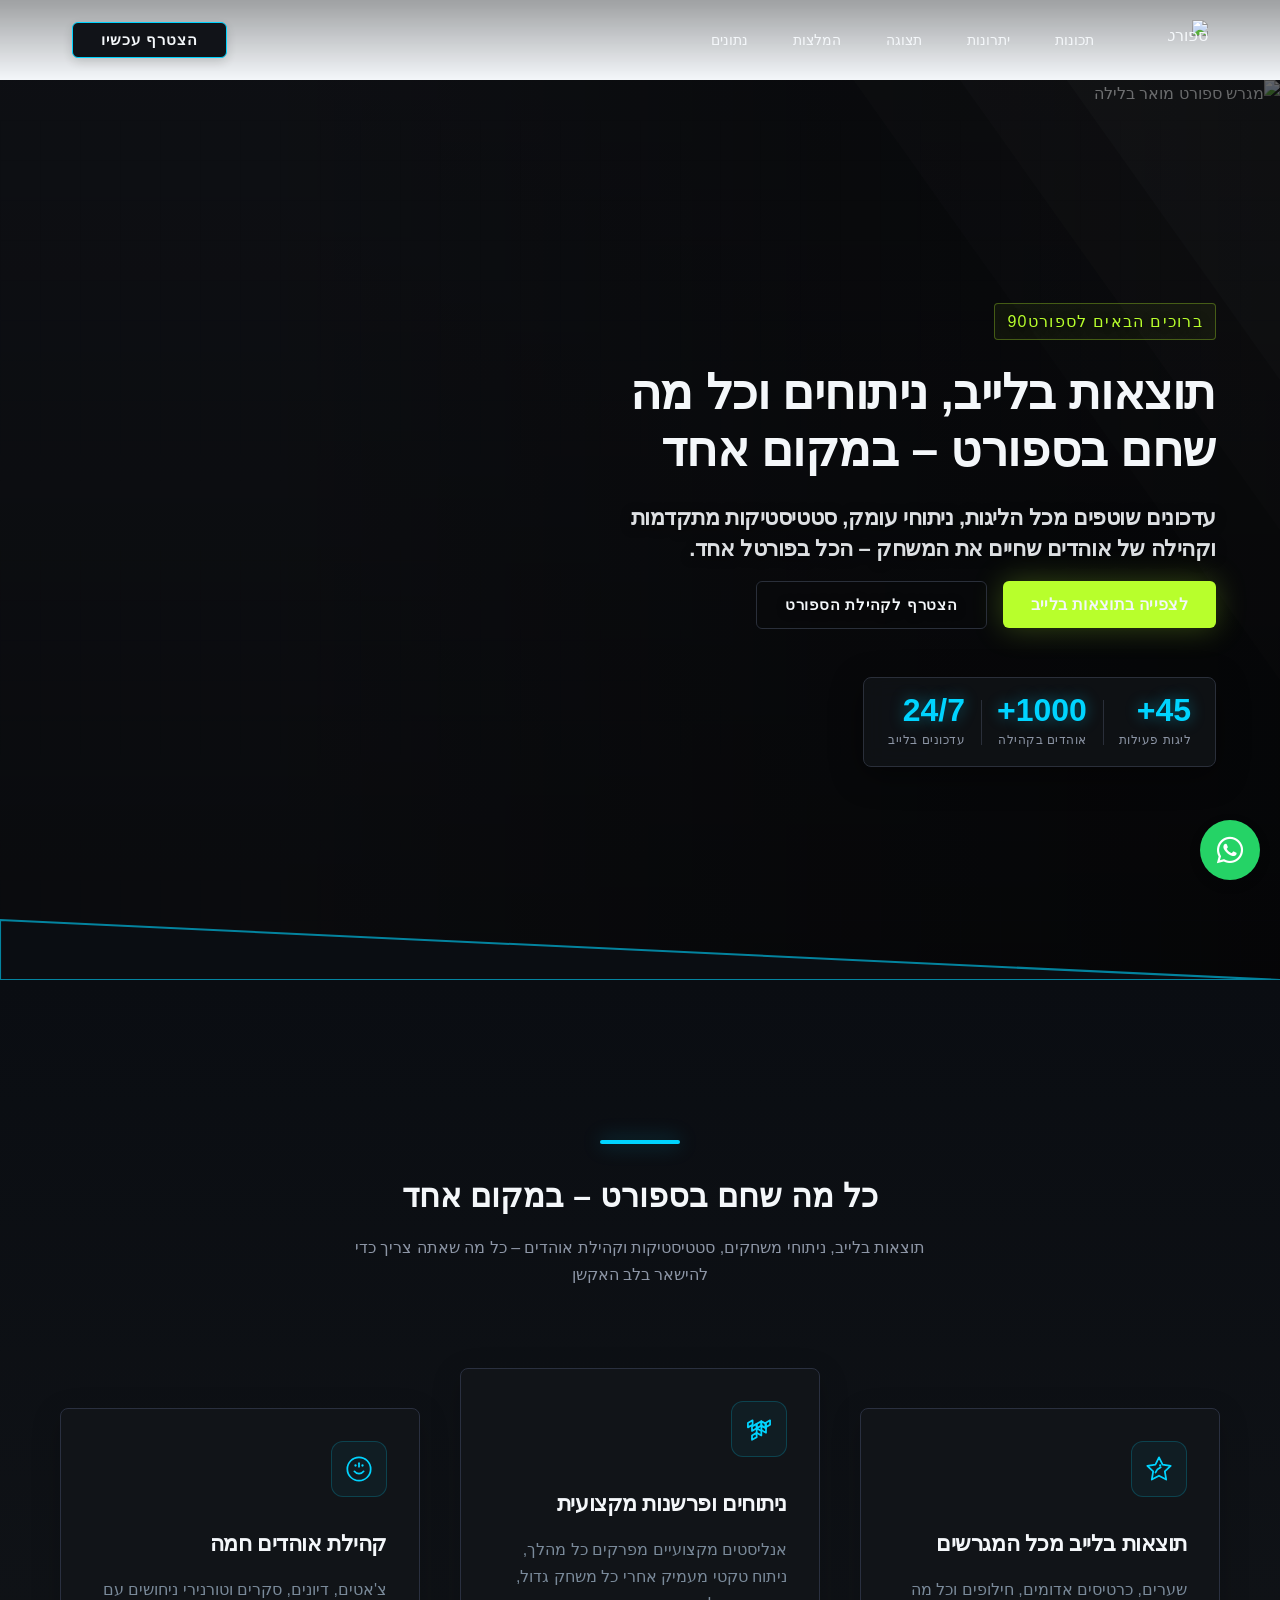
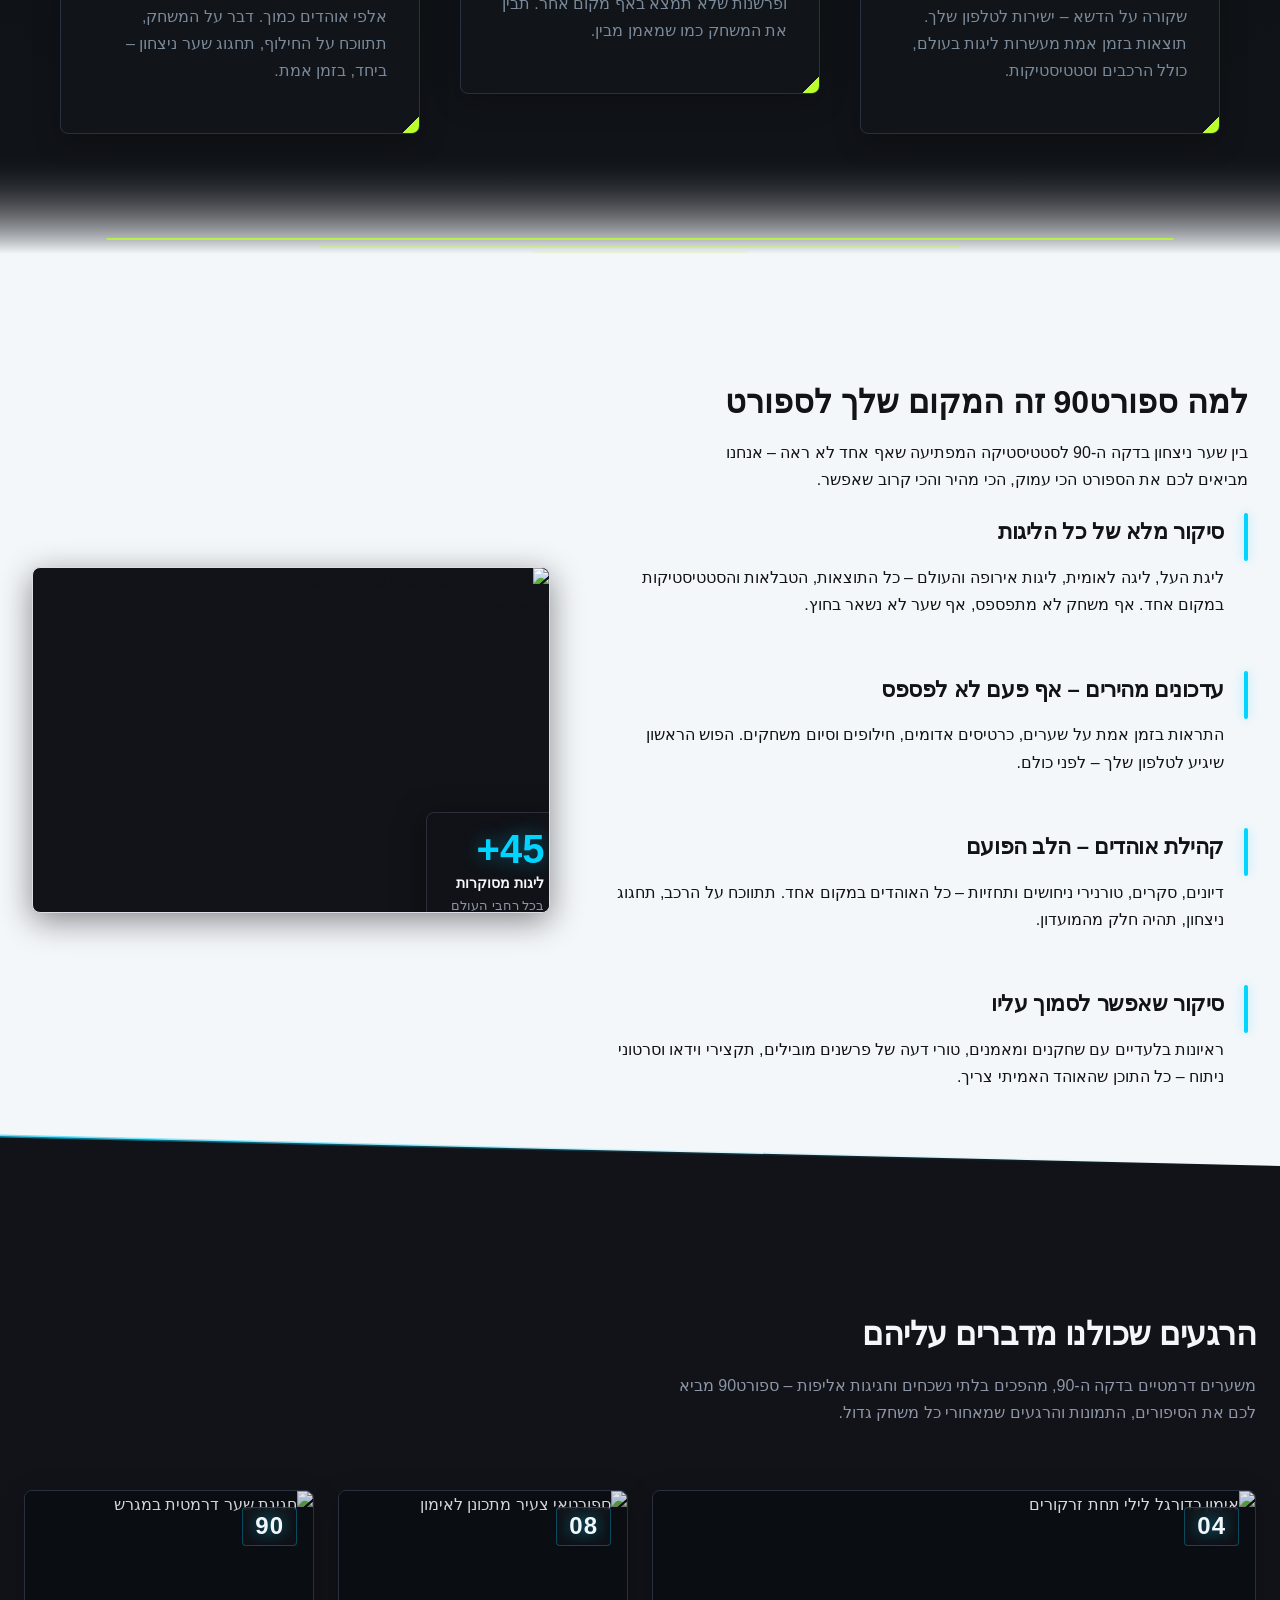
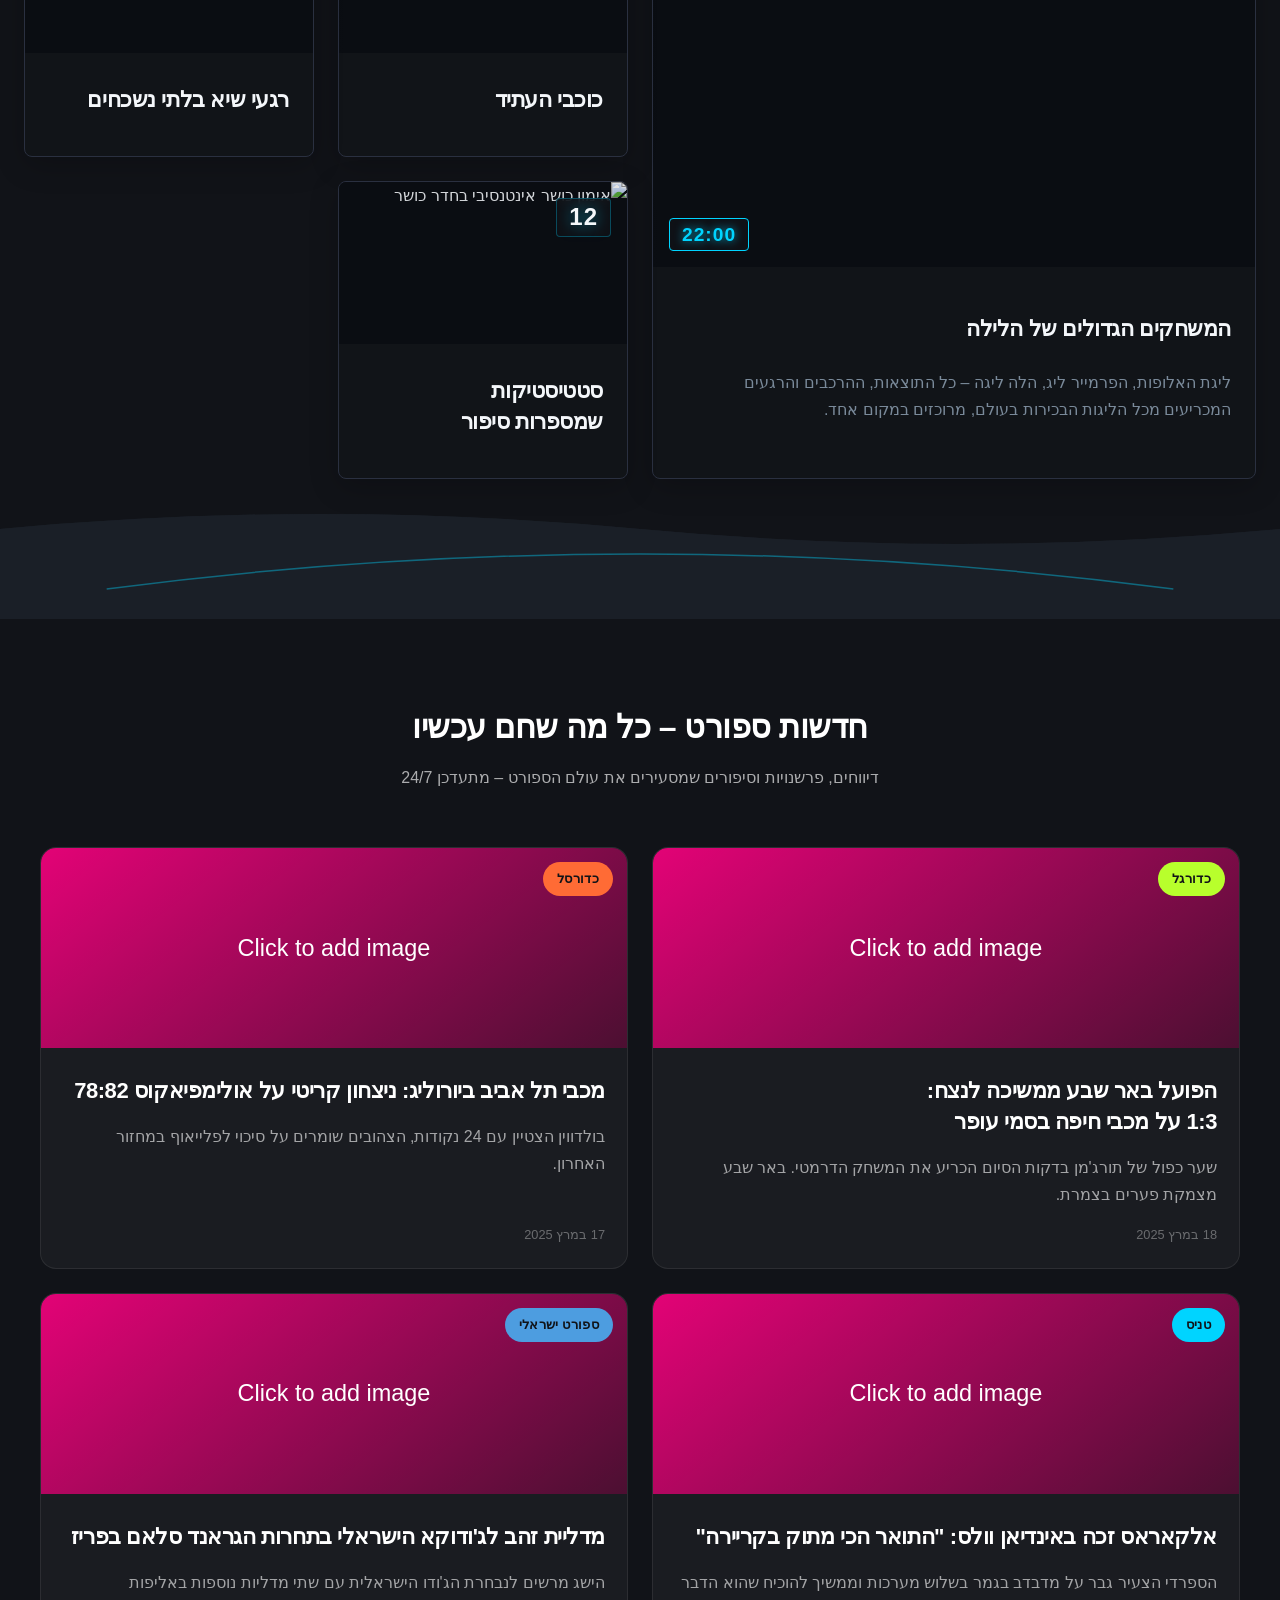
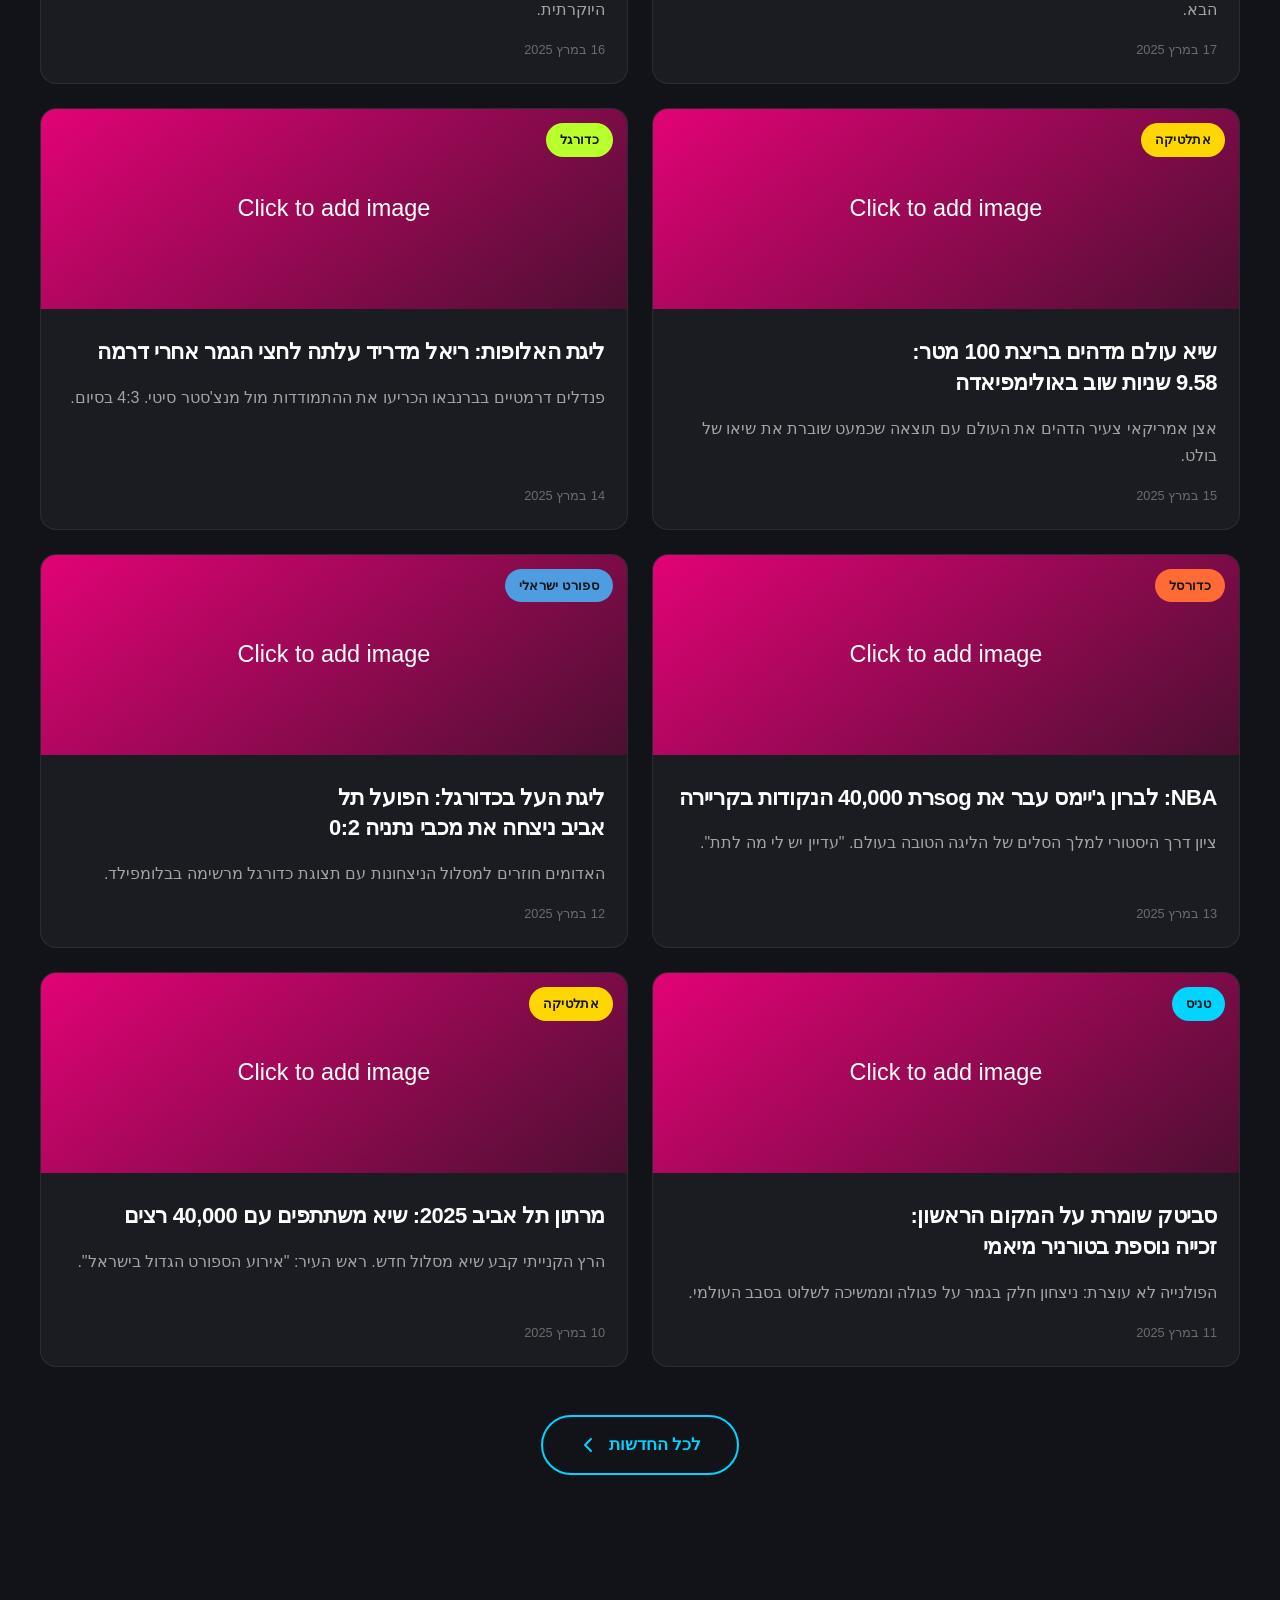
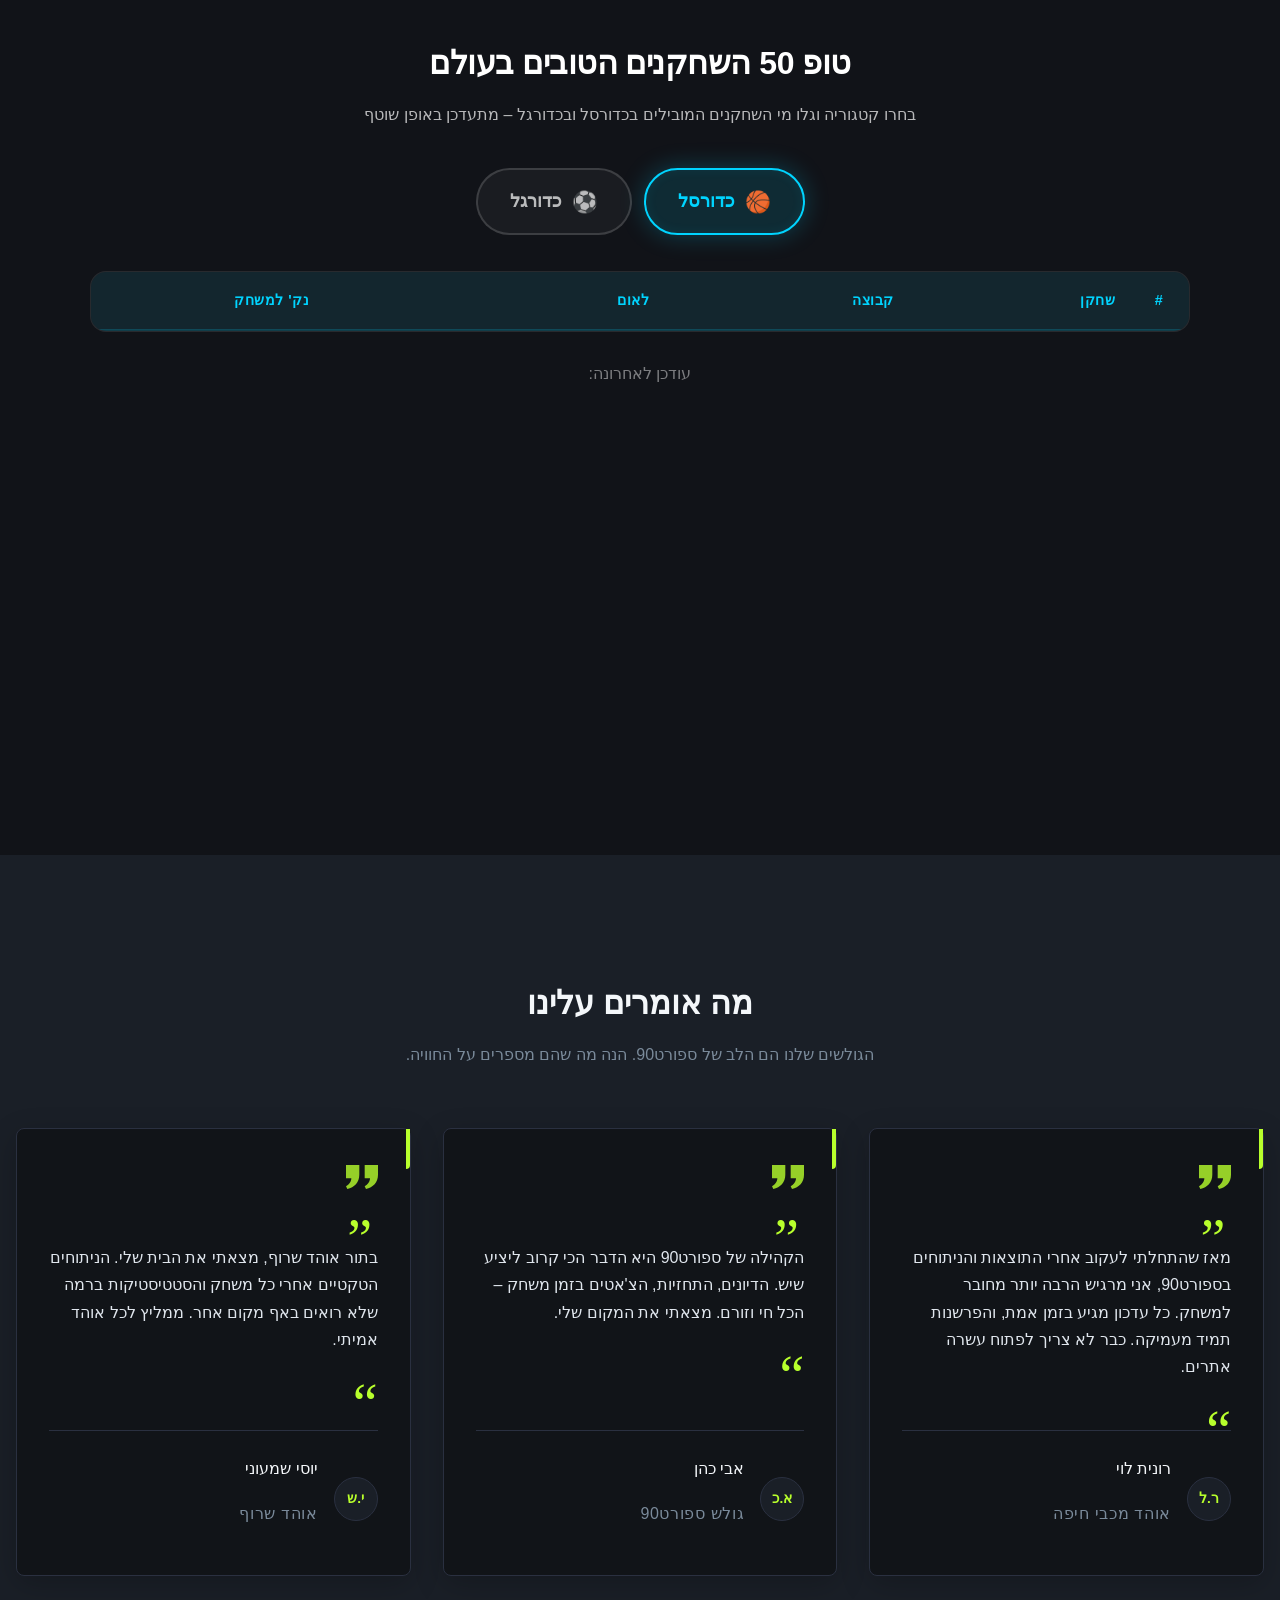
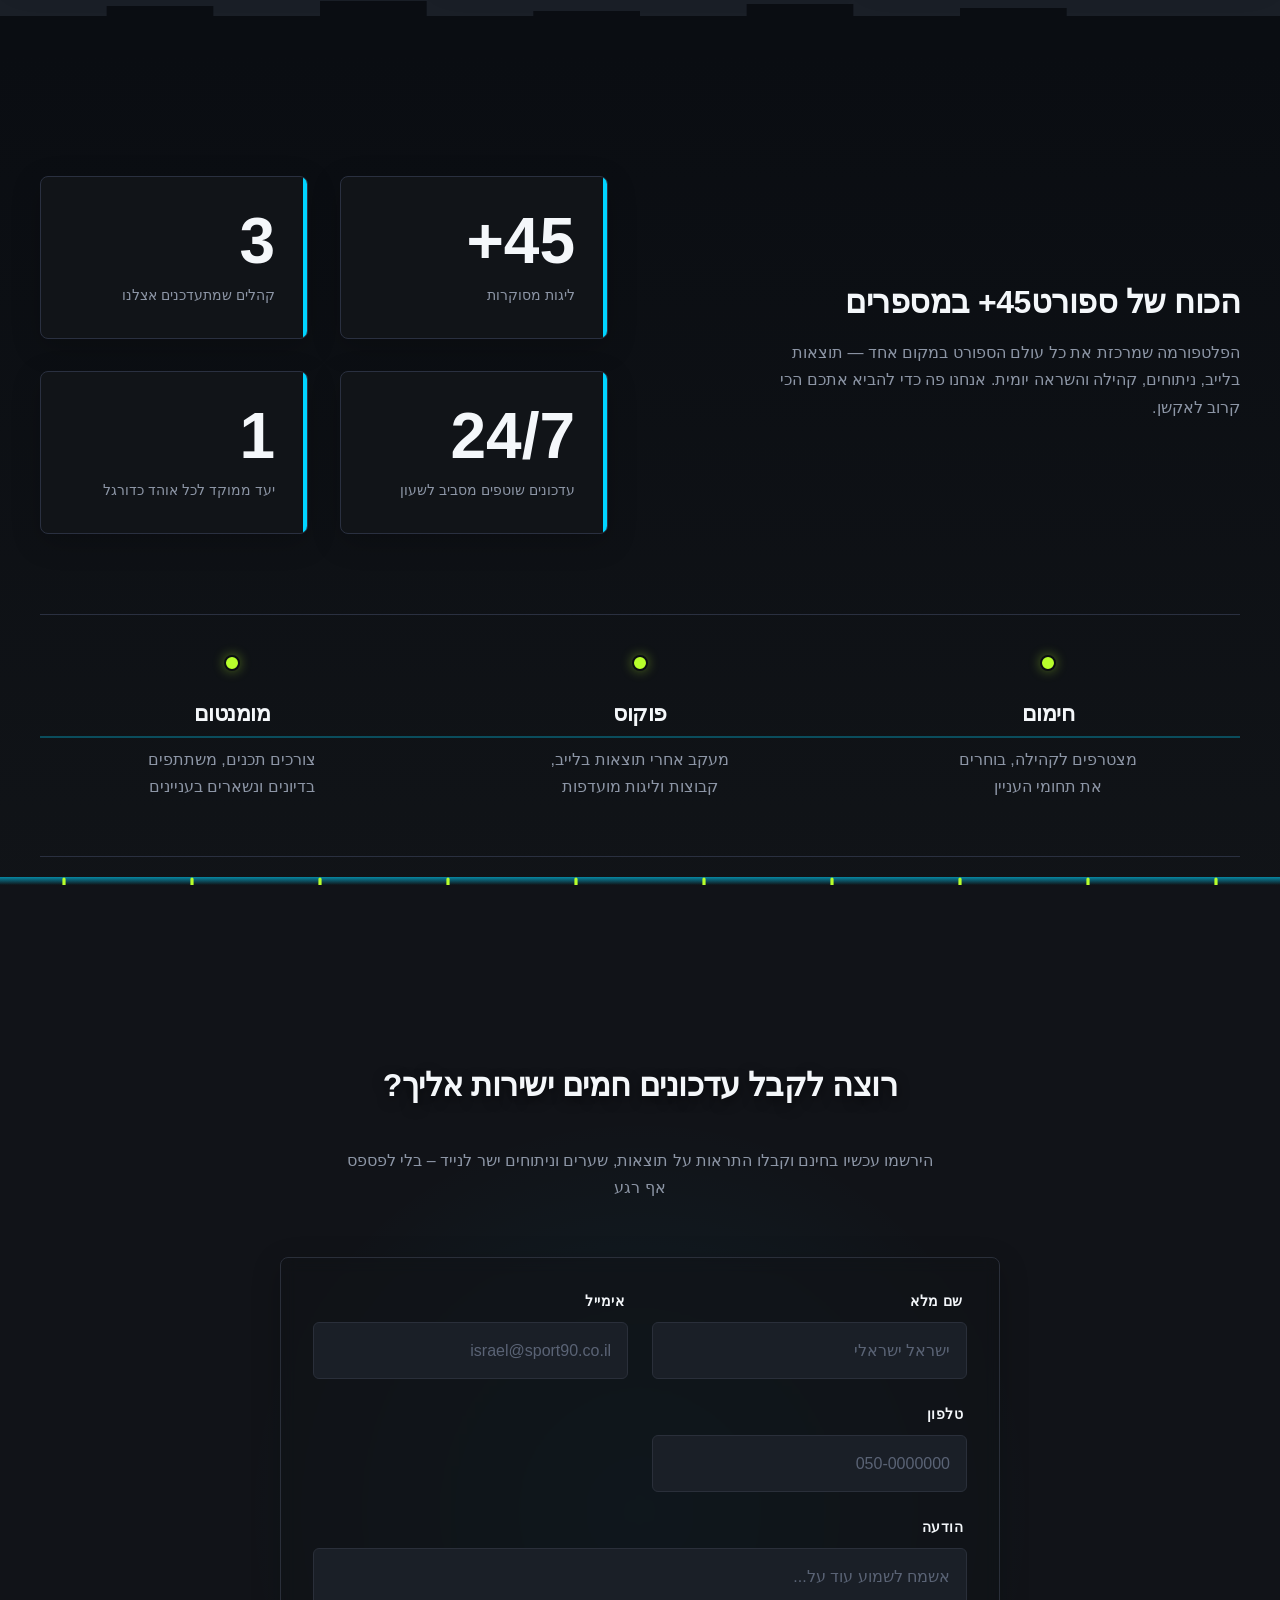
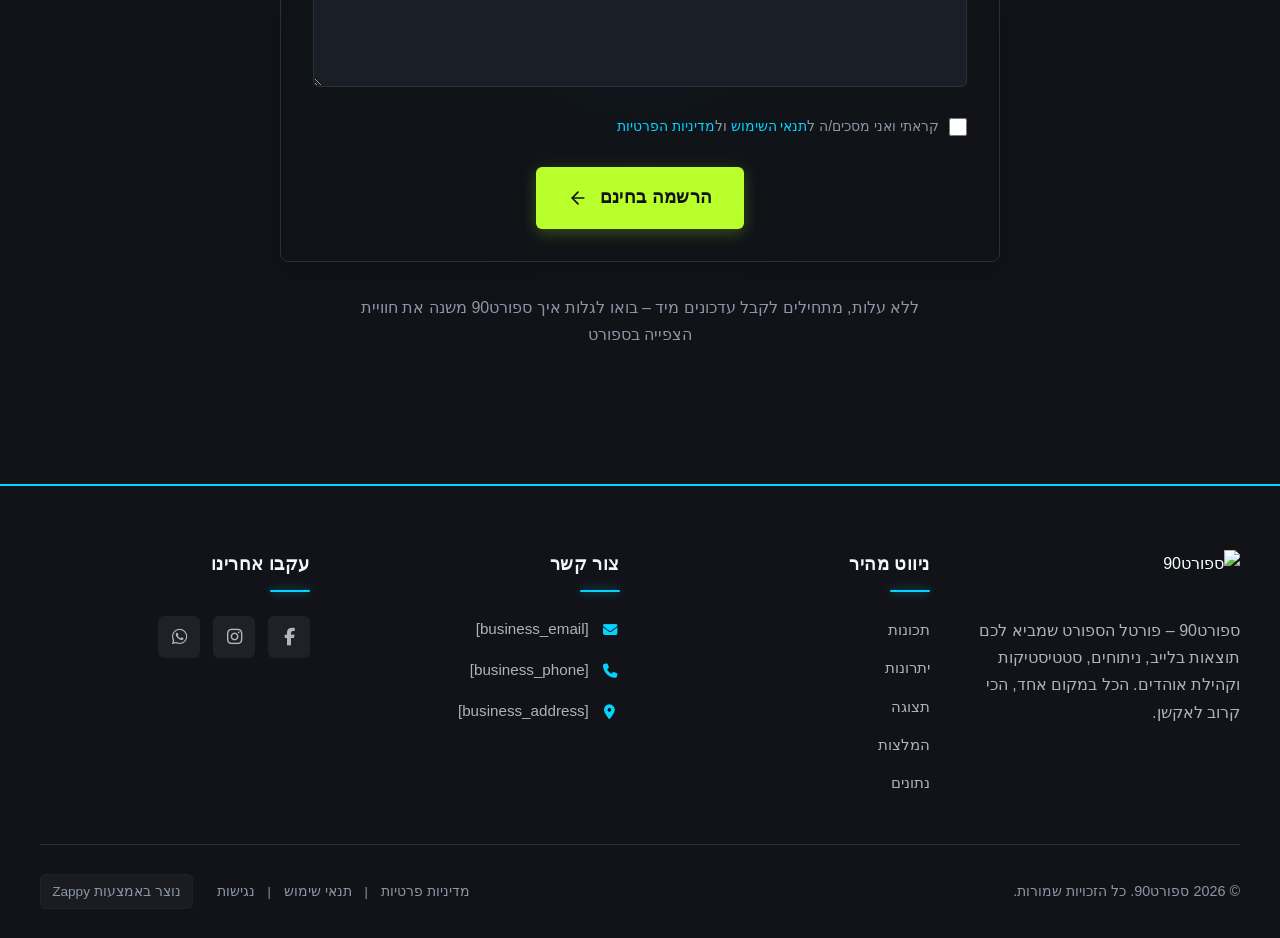
==== commit c8f22490: "Background sync: Progressive GitHub Sync" ====
--- a/index.html
+++ b/index.html
@@ -869,8 +869,8 @@
 
     <!-- CTA Buttons -->
     <div class="hero-cta-group">
-      <a href="#contact" class="btn btn-primary">לצפייה בתוצאות בלייב</a>
-      <a href="#services" class="btn btn-secondary">הצטרף לקהילת הספורט</a>
+      <a href="#news" class="btn btn-primary">לצפייה בתוצאות בלייב</a>
+      <a href="#cta" class="btn btn-secondary">הצטרף לקהילת הספורט</a>
     </div>
 
     <!-- Trust Strip (Scoreboard Style) -->
@@ -1134,6 +1134,148 @@
         </svg>
     </div>
 </section>
+
+<section class="snf-newsfeed" dir="rtl">
+  <div class="snf-container">
+    <header class="snf-header">
+      <h2 class="snf-title">חדשות ספורט – כל מה שחם עכשיו</h2>
+      <p class="snf-subtitle">דיווחים, פרשנויות וסיפורים שמסעירים את עולם הספורט – מתעדכן 24/7</p>
+    </header>
+
+    <div class="snf-grid">
+      <article class="snf-card">
+        <div class="snf-card-image">
+          <img data-placeholder="news-football-1" data-context="Intense football match action with players competing for the ball under stadium lights" src="data:image/svg+xml,%3Csvg xmlns=%27http://www.w3.org/2000/svg%27 width=%27400%27 height=%27300%27%3E%3Cdefs%3E%3ClinearGradient id=%27grad%27 x1=%270%25%27 y1=%270%25%27 x2=%27100%25%27 y2=%27100%25%27%3E%3Cstop offset=%270%25%27 style=%27stop-color:%23FF0083;stop-opacity:1%27 /%3E%3Cstop offset=%27100%25%27 style=%27stop-color:%23FF008320;stop-opacity:1%27 /%3E%3C/linearGradient%3E%3C/defs%3E%3Crect width=%27100%25%27 height=%27100%25%27 fill=%27url(%23grad)%27/%3E%3Ctext x=%2750%25%27 y=%2750%25%27 font-family=%27Arial, sans-serif%27 font-size=%2716%27 fill=%27white%27 text-anchor=%27middle%27 dy=%27.3em%27 font-weight=%27500%27%3EClick%20to%20add%20image%3C/text%3E%3C/svg%3E" alt="חדשות כדורגל" class="snf-card-img" loading="lazy" decoding="async" fetchpriority="low">
+          <span class="snf-tag snf-tag--football">כדורגל</span>
+        </div>
+        <div class="snf-card-body">
+          <h3 class="snf-card-title">הפועל באר שבע ממשיכה לנצח: 1:3 על מכבי חיפה בסמי עופר</h3>
+          <p class="snf-card-summary">שער כפול של תורג'מן בדקות הסיום הכריע את המשחק הדרמטי. באר שבע מצמקת פערים בצמרת.</p>
+          <time class="snf-card-date" datetime="2025-03-18">18 במרץ 2025</time>
+        </div>
+      </article>
+
+      <article class="snf-card">
+        <div class="snf-card-image">
+          <img data-placeholder="news-basketball-1" data-context="Professional basketball player dunking the ball in an NBA arena with crowd cheering" src="data:image/svg+xml,%3Csvg xmlns=%27http://www.w3.org/2000/svg%27 width=%27400%27 height=%27300%27%3E%3Cdefs%3E%3ClinearGradient id=%27grad%27 x1=%270%25%27 y1=%270%25%27 x2=%27100%25%27 y2=%27100%25%27%3E%3Cstop offset=%270%25%27 style=%27stop-color:%23FF0083;stop-opacity:1%27 /%3E%3Cstop offset=%27100%25%27 style=%27stop-color:%23FF008320;stop-opacity:1%27 /%3E%3C/linearGradient%3E%3C/defs%3E%3Crect width=%27100%25%27 height=%27100%25%27 fill=%27url(%23grad)%27/%3E%3Ctext x=%2750%25%27 y=%2750%25%27 font-family=%27Arial, sans-serif%27 font-size=%2716%27 fill=%27white%27 text-anchor=%27middle%27 dy=%27.3em%27 font-weight=%27500%27%3EClick%20to%20add%20image%3C/text%3E%3C/svg%3E" alt="חדשות כדורסל" class="snf-card-img" loading="lazy" decoding="async" fetchpriority="low">
+          <span class="snf-tag snf-tag--basketball">כדורסל</span>
+        </div>
+        <div class="snf-card-body">
+          <h3 class="snf-card-title">מכבי תל אביב ביורוליג: ניצחון קריטי על אולימפיאקוס 78:82</h3>
+          <p class="snf-card-summary">בולדווין הצטיין עם 24 נקודות, הצהובים שומרים על סיכוי לפלייאוף במחזור האחרון.</p>
+          <time class="snf-card-date" datetime="2025-03-17">17 במרץ 2025</time>
+        </div>
+      </article>
+
+      <article class="snf-card">
+        <div class="snf-card-image">
+          <img data-placeholder="news-tennis-1" data-context="Tennis player serving the ball on a professional clay court during a Grand Slam tournament" src="data:image/svg+xml,%3Csvg xmlns=%27http://www.w3.org/2000/svg%27 width=%27400%27 height=%27300%27%3E%3Cdefs%3E%3ClinearGradient id=%27grad%27 x1=%270%25%27 y1=%270%25%27 x2=%27100%25%27 y2=%27100%25%27%3E%3Cstop offset=%270%25%27 style=%27stop-color:%23FF0083;stop-opacity:1%27 /%3E%3Cstop offset=%27100%25%27 style=%27stop-color:%23FF008320;stop-opacity:1%27 /%3E%3C/linearGradient%3E%3C/defs%3E%3Crect width=%27100%25%27 height=%27100%25%27 fill=%27url(%23grad)%27/%3E%3Ctext x=%2750%25%27 y=%2750%25%27 font-family=%27Arial, sans-serif%27 font-size=%2716%27 fill=%27white%27 text-anchor=%27middle%27 dy=%27.3em%27 font-weight=%27500%27%3EClick%20to%20add%20image%3C/text%3E%3C/svg%3E" alt="חדשות טניס" class="snf-card-img" loading="lazy" decoding="async" fetchpriority="low">
+          <span class="snf-tag snf-tag--tennis">טניס</span>
+        </div>
+        <div class="snf-card-body">
+          <h3 class="snf-card-title">אלקאראס זכה באינדיאן וולס: "התואר הכי מתוק בקריירה"</h3>
+          <p class="snf-card-summary">הספרדי הצעיר גבר על מדבדב בגמר בשלוש מערכות וממשיך להוכיח שהוא הדבר הבא.</p>
+          <time class="snf-card-date" datetime="2025-03-17">17 במרץ 2025</time>
+        </div>
+      </article>
+
+      <article class="snf-card">
+        <div class="snf-card-image">
+          <img data-placeholder="news-israeli-sports-1" data-context="Israeli athletes celebrating a victory in a national sports competition with flags waving" src="data:image/svg+xml,%3Csvg xmlns=%27http://www.w3.org/2000/svg%27 width=%27400%27 height=%27300%27%3E%3Cdefs%3E%3ClinearGradient id=%27grad%27 x1=%270%25%27 y1=%270%25%27 x2=%27100%25%27 y2=%27100%25%27%3E%3Cstop offset=%270%25%27 style=%27stop-color:%23FF0083;stop-opacity:1%27 /%3E%3Cstop offset=%27100%25%27 style=%27stop-color:%23FF008320;stop-opacity:1%27 /%3E%3C/linearGradient%3E%3C/defs%3E%3Crect width=%27100%25%27 height=%27100%25%27 fill=%27url(%23grad)%27/%3E%3Ctext x=%2750%25%27 y=%2750%25%27 font-family=%27Arial, sans-serif%27 font-size=%2716%27 fill=%27white%27 text-anchor=%27middle%27 dy=%27.3em%27 font-weight=%27500%27%3EClick%20to%20add%20image%3C/text%3E%3C/svg%3E" alt="חדשות ספורט ישראלי" class="snf-card-img" loading="lazy" decoding="async" fetchpriority="low">
+          <span class="snf-tag snf-tag--israeli">ספורט ישראלי</span>
+        </div>
+        <div class="snf-card-body">
+          <h3 class="snf-card-title">מדליית זהב לג'ודוקא הישראלי בתחרות הגראנד סלאם בפריז</h3>
+          <p class="snf-card-summary">הישג מרשים לנבחרת הג'ודו הישראלית עם שתי מדליות נוספות באליפות היוקרתית.</p>
+          <time class="snf-card-date" datetime="2025-03-16">16 במרץ 2025</time>
+        </div>
+      </article>
+
+      <article class="snf-card">
+        <div class="snf-card-image">
+          <img data-placeholder="news-athletics-1" data-context="Athletes sprinting on a track during a major athletics championship with stadium filled with spectators" src="data:image/svg+xml,%3Csvg xmlns=%27http://www.w3.org/2000/svg%27 width=%27400%27 height=%27300%27%3E%3Cdefs%3E%3ClinearGradient id=%27grad%27 x1=%270%25%27 y1=%270%25%27 x2=%27100%25%27 y2=%27100%25%27%3E%3Cstop offset=%270%25%27 style=%27stop-color:%23FF0083;stop-opacity:1%27 /%3E%3Cstop offset=%27100%25%27 style=%27stop-color:%23FF008320;stop-opacity:1%27 /%3E%3C/linearGradient%3E%3C/defs%3E%3Crect width=%27100%25%27 height=%27100%25%27 fill=%27url(%23grad)%27/%3E%3Ctext x=%2750%25%27 y=%2750%25%27 font-family=%27Arial, sans-serif%27 font-size=%2716%27 fill=%27white%27 text-anchor=%27middle%27 dy=%27.3em%27 font-weight=%27500%27%3EClick%20to%20add%20image%3C/text%3E%3C/svg%3E" alt="חדשות אתלטיקה" class="snf-card-img" loading="lazy" decoding="async" fetchpriority="low">
+          <span class="snf-tag snf-tag--athletics">אתלטיקה</span>
+        </div>
+        <div class="snf-card-body">
+          <h3 class="snf-card-title">שיא עולם מדהים בריצת 100 מטר: 9.58 שניות שוב באולימפיאדה</h3>
+          <p class="snf-card-summary">אצן אמריקאי צעיר הדהים את העולם עם תוצאה שכמעט שוברת את שיאו של בולט.</p>
+          <time class="snf-card-date" datetime="2025-03-15">15 במרץ 2025</time>
+        </div>
+      </article>
+
+      <article class="snf-card">
+        <div class="snf-card-image">
+          <img data-placeholder="news-football-2" data-context="Football fans celebrating a goal in a packed stadium with colorful flares and banners" src="data:image/svg+xml,%3Csvg xmlns=%27http://www.w3.org/2000/svg%27 width=%27400%27 height=%27300%27%3E%3Cdefs%3E%3ClinearGradient id=%27grad%27 x1=%270%25%27 y1=%270%25%27 x2=%27100%25%27 y2=%27100%25%27%3E%3Cstop offset=%270%25%27 style=%27stop-color:%23FF0083;stop-opacity:1%27 /%3E%3Cstop offset=%27100%25%27 style=%27stop-color:%23FF008320;stop-opacity:1%27 /%3E%3C/linearGradient%3E%3C/defs%3E%3Crect width=%27100%25%27 height=%27100%25%27 fill=%27url(%23grad)%27/%3E%3Ctext x=%2750%25%27 y=%2750%25%27 font-family=%27Arial, sans-serif%27 font-size=%2716%27 fill=%27white%27 text-anchor=%27middle%27 dy=%27.3em%27 font-weight=%27500%27%3EClick%20to%20add%20image%3C/text%3E%3C/svg%3E" alt="חדשות כדורגל אירופי" class="snf-card-img" loading="lazy" decoding="async" fetchpriority="low">
+          <span class="snf-tag snf-tag--football">כדורגל</span>
+        </div>
+        <div class="snf-card-body">
+          <h3 class="snf-card-title">ליגת האלופות: ריאל מדריד עלתה לחצי הגמר אחרי דרמה</h3>
+          <p class="snf-card-summary">פנדלים דרמטיים בברנבאו הכריעו את ההתמודדות מול מנצ'סטר סיטי. 4:3 בסיום.</p>
+          <time class="snf-card-date" datetime="2025-03-14">14 במרץ 2025</time>
+        </div>
+      </article>
+
+      <article class="snf-card">
+        <div class="snf-card-image">
+          <img data-placeholder="news-basketball-2" data-context="Basketball team huddle during a timeout in a high-stakes playoff game" src="data:image/svg+xml,%3Csvg xmlns=%27http://www.w3.org/2000/svg%27 width=%27400%27 height=%27300%27%3E%3Cdefs%3E%3ClinearGradient id=%27grad%27 x1=%270%25%27 y1=%270%25%27 x2=%27100%25%27 y2=%27100%25%27%3E%3Cstop offset=%270%25%27 style=%27stop-color:%23FF0083;stop-opacity:1%27 /%3E%3Cstop offset=%27100%25%27 style=%27stop-color:%23FF008320;stop-opacity:1%27 /%3E%3C/linearGradient%3E%3C/defs%3E%3Crect width=%27100%25%27 height=%27100%25%27 fill=%27url(%23grad)%27/%3E%3Ctext x=%2750%25%27 y=%2750%25%27 font-family=%27Arial, sans-serif%27 font-size=%2716%27 fill=%27white%27 text-anchor=%27middle%27 dy=%27.3em%27 font-weight=%27500%27%3EClick%20to%20add%20image%3C/text%3E%3C/svg%3E" alt="חדשות כדורסל NBA" class="snf-card-img" loading="lazy" decoding="async" fetchpriority="low">
+          <span class="snf-tag snf-tag--basketball">כדורסל</span>
+        </div>
+        <div class="snf-card-body">
+          <h3 class="snf-card-title">NBA: לברון ג'יימס עבר את sogרת 40,000 הנקודות בקריירה</h3>
+          <p class="snf-card-summary">ציון דרך היסטורי למלך הסלים של הליגה הטובה בעולם. "עדיין יש לי מה לתת".</p>
+          <time class="snf-card-date" datetime="2025-03-13">13 במרץ 2025</time>
+        </div>
+      </article>
+
+      <article class="snf-card">
+        <div class="snf-card-image">
+          <img data-placeholder="news-israeli-sports-2" data-context="Israeli soccer team lineup before a national league match with fans in the background" src="data:image/svg+xml,%3Csvg xmlns=%27http://www.w3.org/2000/svg%27 width=%27400%27 height=%27300%27%3E%3Cdefs%3E%3ClinearGradient id=%27grad%27 x1=%270%25%27 y1=%270%25%27 x2=%27100%25%27 y2=%27100%25%27%3E%3Cstop offset=%270%25%27 style=%27stop-color:%23FF0083;stop-opacity:1%27 /%3E%3Cstop offset=%27100%25%27 style=%27stop-color:%23FF008320;stop-opacity:1%27 /%3E%3C/linearGradient%3E%3C/defs%3E%3Crect width=%27100%25%27 height=%27100%25%27 fill=%27url(%23grad)%27/%3E%3Ctext x=%2750%25%27 y=%2750%25%27 font-family=%27Arial, sans-serif%27 font-size=%2716%27 fill=%27white%27 text-anchor=%27middle%27 dy=%27.3em%27 font-weight=%27500%27%3EClick%20to%20add%20image%3C/text%3E%3C/svg%3E" alt="חדשות ליגת העל" class="snf-card-img" loading="lazy" decoding="async" fetchpriority="low">
+          <span class="snf-tag snf-tag--israeli">ספורט ישראלי</span>
+        </div>
+        <div class="snf-card-body">
+          <h3 class="snf-card-title">ליגת העל בכדורגל: הפועל תל אביב ניצחה את מכבי נתניה 0:2</h3>
+          <p class="snf-card-summary">האדומים חוזרים למסלול הניצחונות עם תצוגת כדורגל מרשימה בבלומפילד.</p>
+          <time class="snf-card-date" datetime="2025-03-12">12 במרץ 2025</time>
+        </div>
+      </article>
+
+      <article class="snf-card">
+        <div class="snf-card-image">
+          <img data-placeholder="news-tennis-2" data-context="Women's tennis champion holding trophy after winning a major tournament on center court" src="data:image/svg+xml,%3Csvg xmlns=%27http://www.w3.org/2000/svg%27 width=%27400%27 height=%27300%27%3E%3Cdefs%3E%3ClinearGradient id=%27grad%27 x1=%270%25%27 y1=%270%25%27 x2=%27100%25%27 y2=%27100%25%27%3E%3Cstop offset=%270%25%27 style=%27stop-color:%23FF0083;stop-opacity:1%27 /%3E%3Cstop offset=%27100%25%27 style=%27stop-color:%23FF008320;stop-opacity:1%27 /%3E%3C/linearGradient%3E%3C/defs%3E%3Crect width=%27100%25%27 height=%27100%25%27 fill=%27url(%23grad)%27/%3E%3Ctext x=%2750%25%27 y=%2750%25%27 font-family=%27Arial, sans-serif%27 font-size=%2716%27 fill=%27white%27 text-anchor=%27middle%27 dy=%27.3em%27 font-weight=%27500%27%3EClick%20to%20add%20image%3C/text%3E%3C/svg%3E" alt="חדשות טניס נשים" class="snf-card-img" loading="lazy" decoding="async" fetchpriority="low">
+          <span class="snf-tag snf-tag--tennis">טניס</span>
+        </div>
+        <div class="snf-card-body">
+          <h3 class="snf-card-title">סביטק שומרת על המקום הראשון: זכייה נוספת בטורניר מיאמי</h3>
+          <p class="snf-card-summary">הפולנייה לא עוצרת: ניצחון חלק בגמר על פגולה וממשיכה לשלוט בסבב העולמי.</p>
+          <time class="snf-card-date" datetime="2025-03-11">11 במרץ 2025</time>
+        </div>
+      </article>
+
+      <article class="snf-card">
+        <div class="snf-card-image">
+          <img data-placeholder="news-athletics-2" data-context="Marathon runners crossing the finish line in a major city marathon event" src="data:image/svg+xml,%3Csvg xmlns=%27http://www.w3.org/2000/svg%27 width=%27400%27 height=%27300%27%3E%3Cdefs%3E%3ClinearGradient id=%27grad%27 x1=%270%25%27 y1=%270%25%27 x2=%27100%25%27 y2=%27100%25%27%3E%3Cstop offset=%270%25%27 style=%27stop-color:%23FF0083;stop-opacity:1%27 /%3E%3Cstop offset=%27100%25%27 style=%27stop-color:%23FF008320;stop-opacity:1%27 /%3E%3C/linearGradient%3E%3C/defs%3E%3Crect width=%27100%25%27 height=%27100%25%27 fill=%27url(%23grad)%27/%3E%3Ctext x=%2750%25%27 y=%2750%25%27 font-family=%27Arial, sans-serif%27 font-size=%2716%27 fill=%27white%27 text-anchor=%27middle%27 dy=%27.3em%27 font-weight=%27500%27%3EClick%20to%20add%20image%3C/text%3E%3C/svg%3E" alt="חדשות מרתון" class="snf-card-img" loading="lazy" decoding="async" fetchpriority="low">
+          <span class="snf-tag snf-tag--athletics">אתלטיקה</span>
+        </div>
+        <div class="snf-card-body">
+          <h3 class="snf-card-title">מרתון תל אביב 2025: שיא משתתפים עם 40,000 רצים</h3>
+          <p class="snf-card-summary">הרץ הקנייתי קבע שיא מסלול חדש. ראש העיר: "אירוע הספורט הגדול בישראל".</p>
+          <time class="snf-card-date" datetime="2025-03-10">10 במרץ 2025</time>
+        </div>
+      </article>
+    </div>
+
+    <div class="snf-cta-wrapper">
+      <a href="#" class="snf-cta-button" aria-label="לכל החדשות">
+        לכל החדשות
+        <svg class="snf-cta-icon" width="20" height="20" viewBox="0 0 20 20" fill="none" xmlns="http://www.w3.org/2000/svg">
+          <path d="M12 4L6 10L12 16" stroke="currentColor" stroke-width="2" stroke-linecap="round" stroke-linejoin="round"></path>
+        </svg>
+      </a>
+    </div>
+  </div>
+</section>
+
+
 
 <section class="top50-section" dir="rtl" aria-labelledby="top50-title">
   <div class="top50-container">
--- a/styles.css
+++ b/styles.css
@@ -5718,6 +5718,251 @@
     font-size: 0.78rem;
   }
 }
+
+/* AI-generated section */
+.snf-newsfeed {
+  background: #111318;
+  padding: 80px 20px;
+  font-family: system-ui, sans-serif;
+  direction: rtl;
+  color: #ffffff;
+}
+
+.snf-container {
+  max-width: 1200px;
+  margin: 0 auto;
+}
+
+.snf-header {
+  text-align: center;
+  margin-bottom: 56px;
+}
+
+.snf-title {
+  font-size: 2.5rem;
+  font-weight: 800;
+  color: #ffffff;
+  margin: 0 0 12px 0;
+  line-height: 1.25;
+  letter-spacing: -0.5px;
+}
+
+.snf-subtitle {
+  font-size: 1.1rem;
+  color: rgba(255, 255, 255, 0.65);
+  margin: 0;
+  max-width: 600px;
+  margin-left: auto;
+  margin-right: auto;
+  line-height: 1.6;
+}
+
+.snf-grid {
+  display: grid;
+  grid-template-columns: repeat(2, 1fr);
+  gap: 24px;
+}
+
+.snf-card {
+  background: rgba(255, 255, 255, 0.04);
+  border: 1px solid rgba(255, 255, 255, 0.08);
+  border-radius: 16px;
+  overflow: hidden;
+  transition: transform 0.3s ease, box-shadow 0.3s ease, border-color 0.3s ease;
+  display: flex;
+  flex-direction: column;
+}
+
+.snf-card:hover {
+  transform: translateY(-4px);
+  box-shadow: 0 12px 40px rgba(0, 212, 255, 0.1), 0 4px 12px rgba(0, 0, 0, 0.3);
+  border-color: rgba(0, 212, 255, 0.3);
+}
+
+.snf-card-image {
+  position: relative;
+  width: 100%;
+  height: 200px;
+  overflow: hidden;
+  background: rgba(0, 0, 0, 0.3);
+}
+
+.snf-card-img {
+  width: 100%;
+  height: 100%;
+  object-fit: cover;
+  display: block;
+  transition: transform 0.4s ease;
+}
+
+.snf-card:hover .snf-card-img {
+  transform: scale(1.05);
+}
+
+.snf-tag {
+  position: absolute;
+  top: 14px;
+  right: 14px;
+  padding: 6px 14px;
+  border-radius: 20px;
+  font-size: 0.8rem;
+  font-weight: 700;
+  color: #111318;
+  z-index: 2;
+  letter-spacing: 0.3px;
+}
+
+.snf-tag--football {
+  background: #B8FF2C;
+}
+
+.snf-tag--basketball {
+  background: #FF6B35;
+}
+
+.snf-tag--tennis {
+  background: #00D4FF;
+}
+
+.snf-tag--athletics {
+  background: #FFD700;
+}
+
+.snf-tag--israeli {
+  background: #4D9DE0;
+}
+
+.snf-card-body {
+  padding: 20px 22px 22px 22px;
+  flex: 1;
+  display: flex;
+  flex-direction: column;
+}
+
+.snf-card-title {
+  font-size: 1.15rem;
+  font-weight: 700;
+  color: #ffffff;
+  margin: 0 0 10px 0;
+  line-height: 1.45;
+  display: -webkit-box;
+  -webkit-line-clamp: 2;
+  -webkit-box-orient: vertical;
+  overflow: hidden;
+}
+
+.snf-card-summary {
+  font-size: 0.92rem;
+  color: rgba(255, 255, 255, 0.6);
+  margin: 0 0 16px 0;
+  line-height: 1.6;
+  flex: 1;
+  display: -webkit-box;
+  -webkit-line-clamp: 3;
+  -webkit-box-orient: vertical;
+  overflow: hidden;
+}
+
+.snf-card-date {
+  font-size: 0.8rem;
+  color: rgba(255, 255, 255, 0.35);
+  display: block;
+}
+
+.snf-cta-wrapper {
+  text-align: center;
+  margin-top: 48px;
+}
+
+.snf-cta-button {
+  display: inline-flex;
+  align-items: center;
+  gap: 10px;
+  background: transparent;
+  color: #00D4FF;
+  border: 2px solid #00D4FF;
+  border-radius: 40px;
+  padding: 14px 36px;
+  font-size: 1.05rem;
+  font-weight: 700;
+  font-family: system-ui, sans-serif;
+  text-decoration: none;
+  cursor: pointer;
+  transition: background 0.3s ease, color 0.3s ease, box-shadow 0.3s ease, transform 0.2s ease;
+}
+
+.snf-cta-button:hover {
+  background: #00D4FF;
+  color: #111318;
+  box-shadow: 0 6px 24px rgba(0, 212, 255, 0.35);
+  transform: translateY(-2px);
+}
+
+.snf-cta-button:focus-visible {
+  outline: 3px solid #B8FF2C;
+  outline-offset: 3px;
+}
+
+.snf-cta-icon {
+  flex-shrink: 0;
+}
+
+@media (max-width: 768px) {
+  .snf-newsfeed {
+    padding: 60px 16px;
+  }
+
+  .snf-title {
+    font-size: 1.8rem;
+  }
+
+  .snf-subtitle {
+    font-size: 0.95rem;
+  }
+
+  .snf-grid {
+    grid-template-columns: 1fr;
+    gap: 20px;
+  }
+
+  .snf-card-image {
+    height: 180px;
+  }
+
+  .snf-card-body {
+    padding: 16px 18px 18px 18px;
+  }
+
+  .snf-card-title {
+    font-size: 1.05rem;
+  }
+
+  .snf-card-summary {
+    font-size: 0.85rem;
+  }
+
+  .snf-cta-button {
+    padding: 12px 30px;
+    font-size: 0.95rem;
+  }
+}
+
+@media (max-width: 480px) {
+  .snf-title {
+    font-size: 1.5rem;
+  }
+
+  .snf-card-image {
+    height: 160px;
+  }
+
+  .snf-tag {
+    font-size: 0.72rem;
+    padding: 5px 10px;
+    top: 10px;
+    right: 10px;
+  }
+}
 /* mobile-submenu-overflow-fix */
 @media (max-width: 768px) {
   .navbar .sub-menu.mobile-expanded,
--- a/styles.css
+++ b/styles.css
@@ -5718,6 +5718,251 @@
     font-size: 0.78rem;
   }
 }
+
+/* AI-generated section */
+.snf-newsfeed {
+  background: #111318;
+  padding: 80px 20px;
+  font-family: system-ui, sans-serif;
+  direction: rtl;
+  color: #ffffff;
+}
+
+.snf-container {
+  max-width: 1200px;
+  margin: 0 auto;
+}
+
+.snf-header {
+  text-align: center;
+  margin-bottom: 56px;
+}
+
+.snf-title {
+  font-size: 2.5rem;
+  font-weight: 800;
+  color: #ffffff;
+  margin: 0 0 12px 0;
+  line-height: 1.25;
+  letter-spacing: -0.5px;
+}
+
+.snf-subtitle {
+  font-size: 1.1rem;
+  color: rgba(255, 255, 255, 0.65);
+  margin: 0;
+  max-width: 600px;
+  margin-left: auto;
+  margin-right: auto;
+  line-height: 1.6;
+}
+
+.snf-grid {
+  display: grid;
+  grid-template-columns: repeat(2, 1fr);
+  gap: 24px;
+}
+
+.snf-card {
+  background: rgba(255, 255, 255, 0.04);
+  border: 1px solid rgba(255, 255, 255, 0.08);
+  border-radius: 16px;
+  overflow: hidden;
+  transition: transform 0.3s ease, box-shadow 0.3s ease, border-color 0.3s ease;
+  display: flex;
+  flex-direction: column;
+}
+
+.snf-card:hover {
+  transform: translateY(-4px);
+  box-shadow: 0 12px 40px rgba(0, 212, 255, 0.1), 0 4px 12px rgba(0, 0, 0, 0.3);
+  border-color: rgba(0, 212, 255, 0.3);
+}
+
+.snf-card-image {
+  position: relative;
+  width: 100%;
+  height: 200px;
+  overflow: hidden;
+  background: rgba(0, 0, 0, 0.3);
+}
+
+.snf-card-img {
+  width: 100%;
+  height: 100%;
+  object-fit: cover;
+  display: block;
+  transition: transform 0.4s ease;
+}
+
+.snf-card:hover .snf-card-img {
+  transform: scale(1.05);
+}
+
+.snf-tag {
+  position: absolute;
+  top: 14px;
+  right: 14px;
+  padding: 6px 14px;
+  border-radius: 20px;
+  font-size: 0.8rem;
+  font-weight: 700;
+  color: #111318;
+  z-index: 2;
+  letter-spacing: 0.3px;
+}
+
+.snf-tag--football {
+  background: #B8FF2C;
+}
+
+.snf-tag--basketball {
+  background: #FF6B35;
+}
+
+.snf-tag--tennis {
+  background: #00D4FF;
+}
+
+.snf-tag--athletics {
+  background: #FFD700;
+}
+
+.snf-tag--israeli {
+  background: #4D9DE0;
+}
+
+.snf-card-body {
+  padding: 20px 22px 22px 22px;
+  flex: 1;
+  display: flex;
+  flex-direction: column;
+}
+
+.snf-card-title {
+  font-size: 1.15rem;
+  font-weight: 700;
+  color: #ffffff;
+  margin: 0 0 10px 0;
+  line-height: 1.45;
+  display: -webkit-box;
+  -webkit-line-clamp: 2;
+  -webkit-box-orient: vertical;
+  overflow: hidden;
+}
+
+.snf-card-summary {
+  font-size: 0.92rem;
+  color: rgba(255, 255, 255, 0.6);
+  margin: 0 0 16px 0;
+  line-height: 1.6;
+  flex: 1;
+  display: -webkit-box;
+  -webkit-line-clamp: 3;
+  -webkit-box-orient: vertical;
+  overflow: hidden;
+}
+
+.snf-card-date {
+  font-size: 0.8rem;
+  color: rgba(255, 255, 255, 0.35);
+  display: block;
+}
+
+.snf-cta-wrapper {
+  text-align: center;
+  margin-top: 48px;
+}
+
+.snf-cta-button {
+  display: inline-flex;
+  align-items: center;
+  gap: 10px;
+  background: transparent;
+  color: #00D4FF;
+  border: 2px solid #00D4FF;
+  border-radius: 40px;
+  padding: 14px 36px;
+  font-size: 1.05rem;
+  font-weight: 700;
+  font-family: system-ui, sans-serif;
+  text-decoration: none;
+  cursor: pointer;
+  transition: background 0.3s ease, color 0.3s ease, box-shadow 0.3s ease, transform 0.2s ease;
+}
+
+.snf-cta-button:hover {
+  background: #00D4FF;
+  color: #111318;
+  box-shadow: 0 6px 24px rgba(0, 212, 255, 0.35);
+  transform: translateY(-2px);
+}
+
+.snf-cta-button:focus-visible {
+  outline: 3px solid #B8FF2C;
+  outline-offset: 3px;
+}
+
+.snf-cta-icon {
+  flex-shrink: 0;
+}
+
+@media (max-width: 768px) {
+  .snf-newsfeed {
+    padding: 60px 16px;
+  }
+
+  .snf-title {
+    font-size: 1.8rem;
+  }
+
+  .snf-subtitle {
+    font-size: 0.95rem;
+  }
+
+  .snf-grid {
+    grid-template-columns: 1fr;
+    gap: 20px;
+  }
+
+  .snf-card-image {
+    height: 180px;
+  }
+
+  .snf-card-body {
+    padding: 16px 18px 18px 18px;
+  }
+
+  .snf-card-title {
+    font-size: 1.05rem;
+  }
+
+  .snf-card-summary {
+    font-size: 0.85rem;
+  }
+
+  .snf-cta-button {
+    padding: 12px 30px;
+    font-size: 0.95rem;
+  }
+}
+
+@media (max-width: 480px) {
+  .snf-title {
+    font-size: 1.5rem;
+  }
+
+  .snf-card-image {
+    height: 160px;
+  }
+
+  .snf-tag {
+    font-size: 0.72rem;
+    padding: 5px 10px;
+    top: 10px;
+    right: 10px;
+  }
+}
 /* mobile-submenu-overflow-fix */
 @media (max-width: 768px) {
   .navbar .sub-menu.mobile-expanded,
--- a/styles.css
+++ b/styles.css
@@ -5718,6 +5718,251 @@
     font-size: 0.78rem;
   }
 }
+
+/* AI-generated section */
+.snf-newsfeed {
+  background: #111318;
+  padding: 80px 20px;
+  font-family: system-ui, sans-serif;
+  direction: rtl;
+  color: #ffffff;
+}
+
+.snf-container {
+  max-width: 1200px;
+  margin: 0 auto;
+}
+
+.snf-header {
+  text-align: center;
+  margin-bottom: 56px;
+}
+
+.snf-title {
+  font-size: 2.5rem;
+  font-weight: 800;
+  color: #ffffff;
+  margin: 0 0 12px 0;
+  line-height: 1.25;
+  letter-spacing: -0.5px;
+}
+
+.snf-subtitle {
+  font-size: 1.1rem;
+  color: rgba(255, 255, 255, 0.65);
+  margin: 0;
+  max-width: 600px;
+  margin-left: auto;
+  margin-right: auto;
+  line-height: 1.6;
+}
+
+.snf-grid {
+  display: grid;
+  grid-template-columns: repeat(2, 1fr);
+  gap: 24px;
+}
+
+.snf-card {
+  background: rgba(255, 255, 255, 0.04);
+  border: 1px solid rgba(255, 255, 255, 0.08);
+  border-radius: 16px;
+  overflow: hidden;
+  transition: transform 0.3s ease, box-shadow 0.3s ease, border-color 0.3s ease;
+  display: flex;
+  flex-direction: column;
+}
+
+.snf-card:hover {
+  transform: translateY(-4px);
+  box-shadow: 0 12px 40px rgba(0, 212, 255, 0.1), 0 4px 12px rgba(0, 0, 0, 0.3);
+  border-color: rgba(0, 212, 255, 0.3);
+}
+
+.snf-card-image {
+  position: relative;
+  width: 100%;
+  height: 200px;
+  overflow: hidden;
+  background: rgba(0, 0, 0, 0.3);
+}
+
+.snf-card-img {
+  width: 100%;
+  height: 100%;
+  object-fit: cover;
+  display: block;
+  transition: transform 0.4s ease;
+}
+
+.snf-card:hover .snf-card-img {
+  transform: scale(1.05);
+}
+
+.snf-tag {
+  position: absolute;
+  top: 14px;
+  right: 14px;
+  padding: 6px 14px;
+  border-radius: 20px;
+  font-size: 0.8rem;
+  font-weight: 700;
+  color: #111318;
+  z-index: 2;
+  letter-spacing: 0.3px;
+}
+
+.snf-tag--football {
+  background: #B8FF2C;
+}
+
+.snf-tag--basketball {
+  background: #FF6B35;
+}
+
+.snf-tag--tennis {
+  background: #00D4FF;
+}
+
+.snf-tag--athletics {
+  background: #FFD700;
+}
+
+.snf-tag--israeli {
+  background: #4D9DE0;
+}
+
+.snf-card-body {
+  padding: 20px 22px 22px 22px;
+  flex: 1;
+  display: flex;
+  flex-direction: column;
+}
+
+.snf-card-title {
+  font-size: 1.15rem;
+  font-weight: 700;
+  color: #ffffff;
+  margin: 0 0 10px 0;
+  line-height: 1.45;
+  display: -webkit-box;
+  -webkit-line-clamp: 2;
+  -webkit-box-orient: vertical;
+  overflow: hidden;
+}
+
+.snf-card-summary {
+  font-size: 0.92rem;
+  color: rgba(255, 255, 255, 0.6);
+  margin: 0 0 16px 0;
+  line-height: 1.6;
+  flex: 1;
+  display: -webkit-box;
+  -webkit-line-clamp: 3;
+  -webkit-box-orient: vertical;
+  overflow: hidden;
+}
+
+.snf-card-date {
+  font-size: 0.8rem;
+  color: rgba(255, 255, 255, 0.35);
+  display: block;
+}
+
+.snf-cta-wrapper {
+  text-align: center;
+  margin-top: 48px;
+}
+
+.snf-cta-button {
+  display: inline-flex;
+  align-items: center;
+  gap: 10px;
+  background: transparent;
+  color: #00D4FF;
+  border: 2px solid #00D4FF;
+  border-radius: 40px;
+  padding: 14px 36px;
+  font-size: 1.05rem;
+  font-weight: 700;
+  font-family: system-ui, sans-serif;
+  text-decoration: none;
+  cursor: pointer;
+  transition: background 0.3s ease, color 0.3s ease, box-shadow 0.3s ease, transform 0.2s ease;
+}
+
+.snf-cta-button:hover {
+  background: #00D4FF;
+  color: #111318;
+  box-shadow: 0 6px 24px rgba(0, 212, 255, 0.35);
+  transform: translateY(-2px);
+}
+
+.snf-cta-button:focus-visible {
+  outline: 3px solid #B8FF2C;
+  outline-offset: 3px;
+}
+
+.snf-cta-icon {
+  flex-shrink: 0;
+}
+
+@media (max-width: 768px) {
+  .snf-newsfeed {
+    padding: 60px 16px;
+  }
+
+  .snf-title {
+    font-size: 1.8rem;
+  }
+
+  .snf-subtitle {
+    font-size: 0.95rem;
+  }
+
+  .snf-grid {
+    grid-template-columns: 1fr;
+    gap: 20px;
+  }
+
+  .snf-card-image {
+    height: 180px;
+  }
+
+  .snf-card-body {
+    padding: 16px 18px 18px 18px;
+  }
+
+  .snf-card-title {
+    font-size: 1.05rem;
+  }
+
+  .snf-card-summary {
+    font-size: 0.85rem;
+  }
+
+  .snf-cta-button {
+    padding: 12px 30px;
+    font-size: 0.95rem;
+  }
+}
+
+@media (max-width: 480px) {
+  .snf-title {
+    font-size: 1.5rem;
+  }
+
+  .snf-card-image {
+    height: 160px;
+  }
+
+  .snf-tag {
+    font-size: 0.72rem;
+    padding: 5px 10px;
+    top: 10px;
+    right: 10px;
+  }
+}
 /* mobile-submenu-overflow-fix */
 @media (max-width: 768px) {
   .navbar .sub-menu.mobile-expanded,
